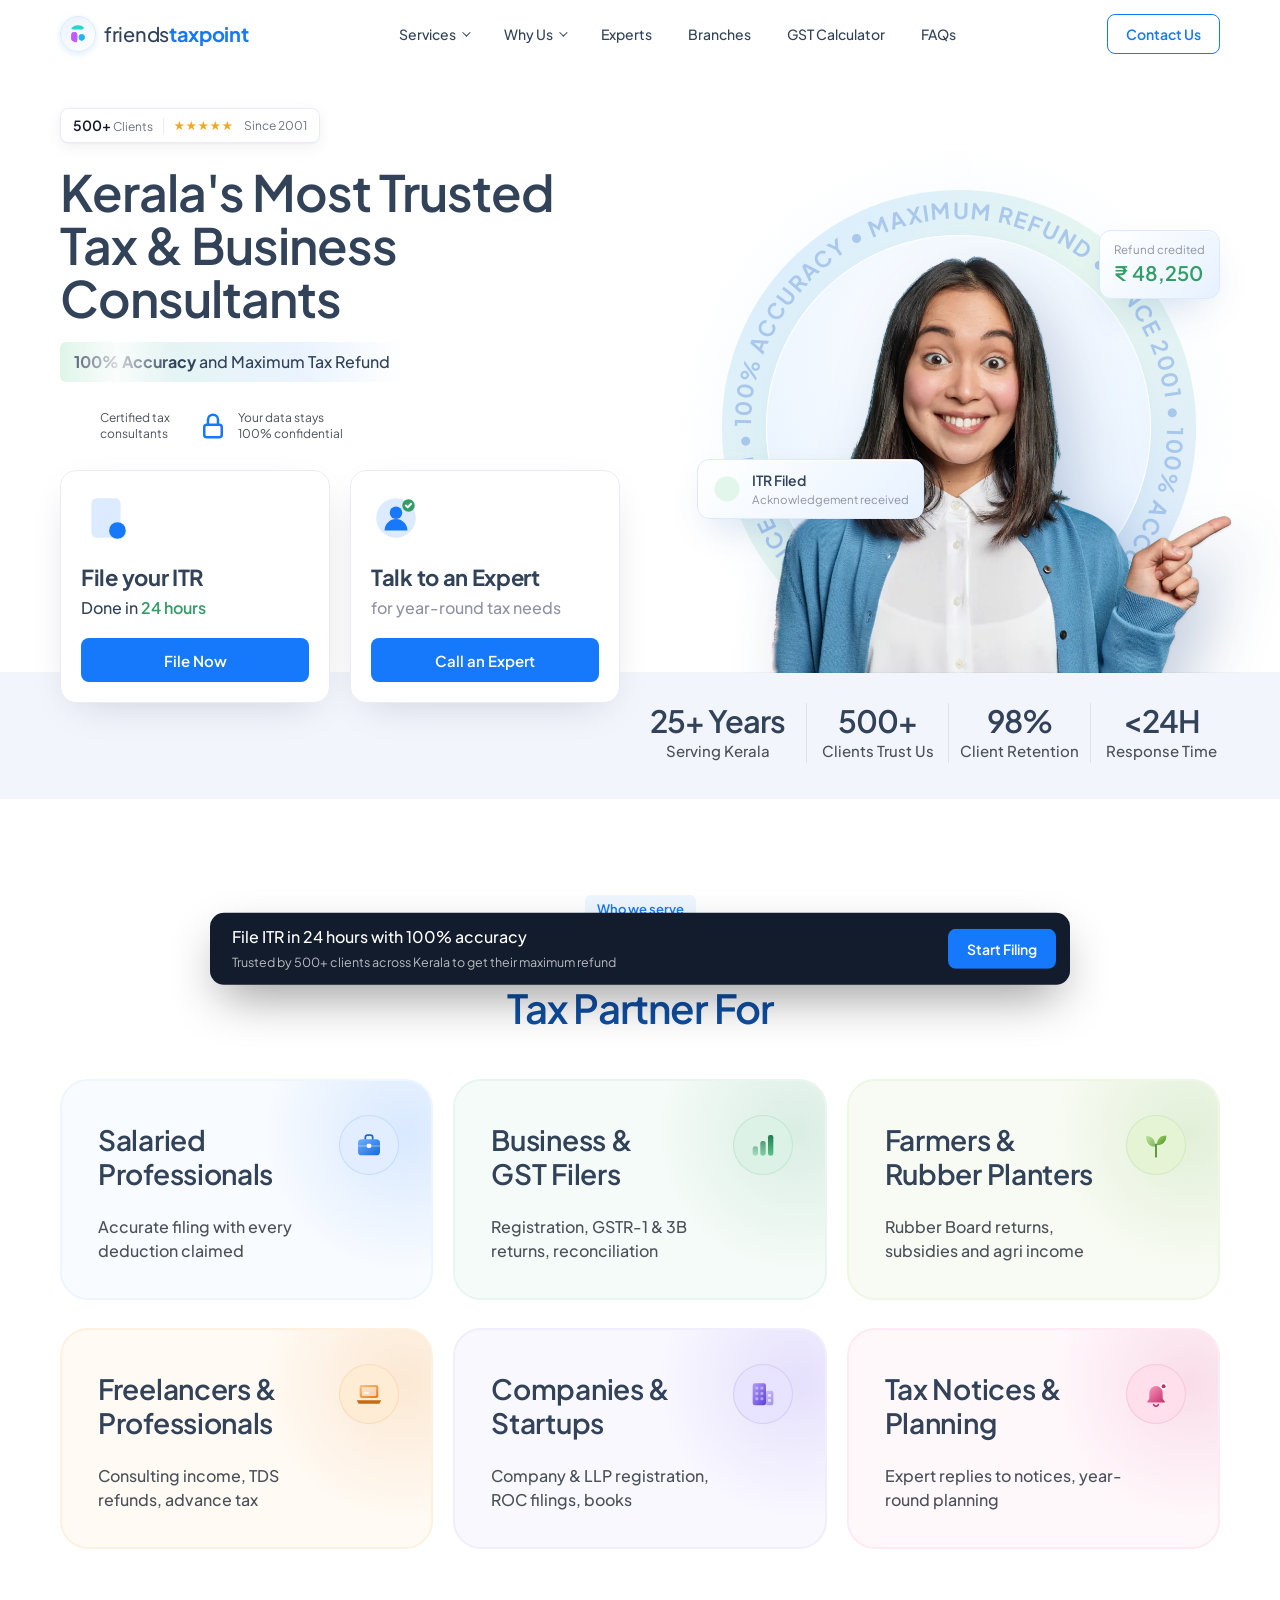
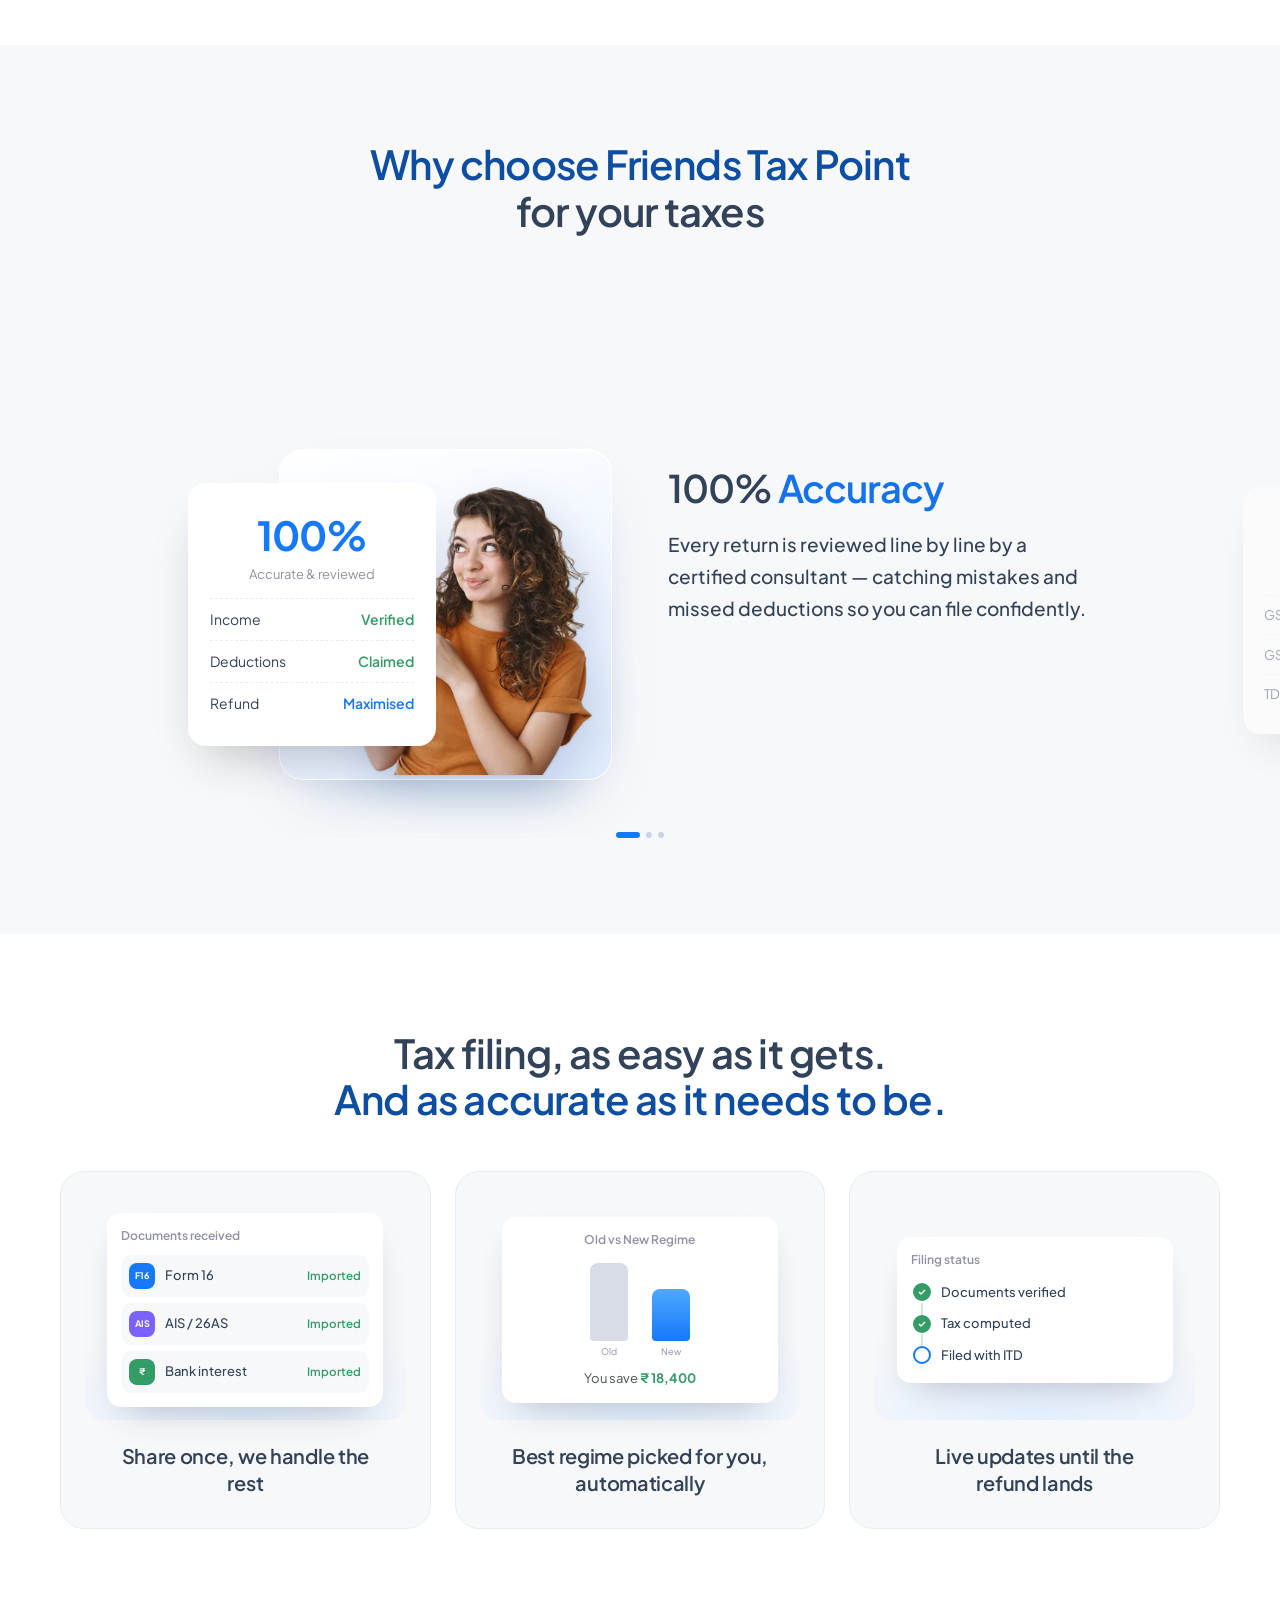
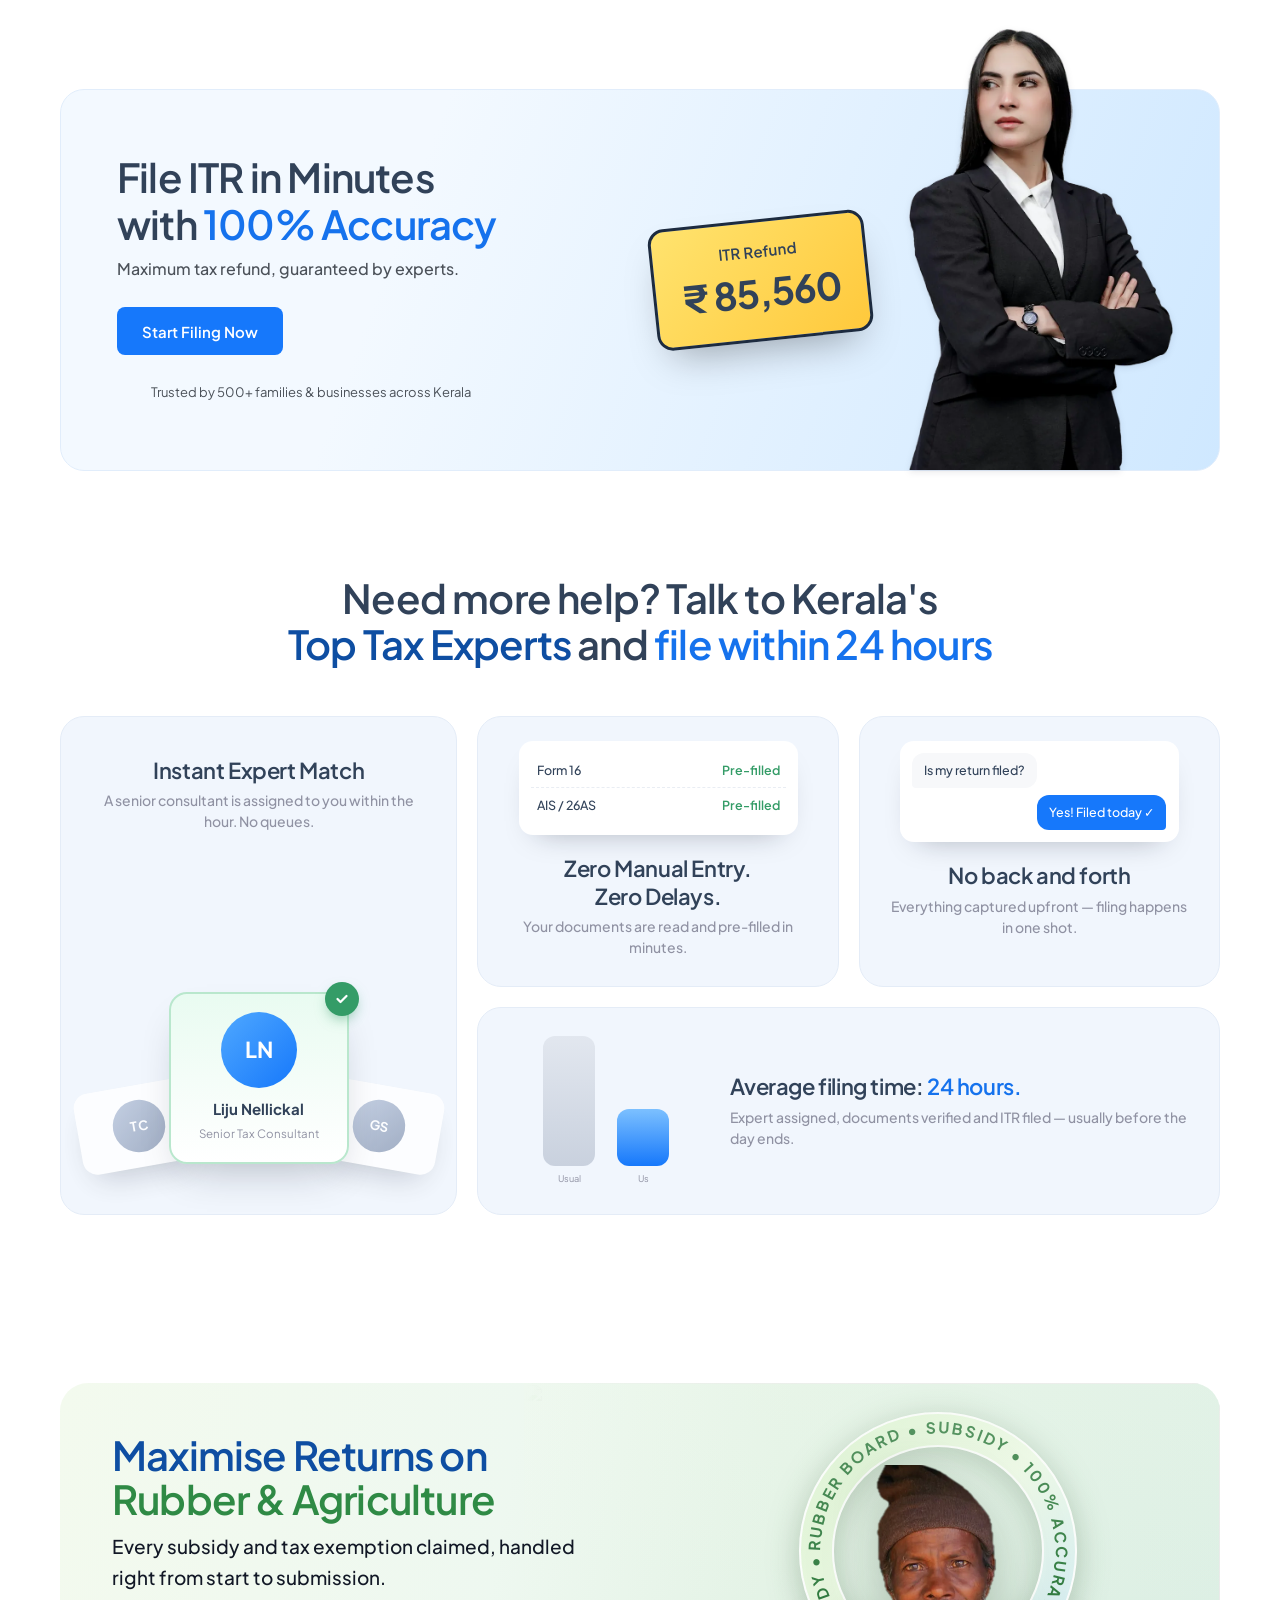
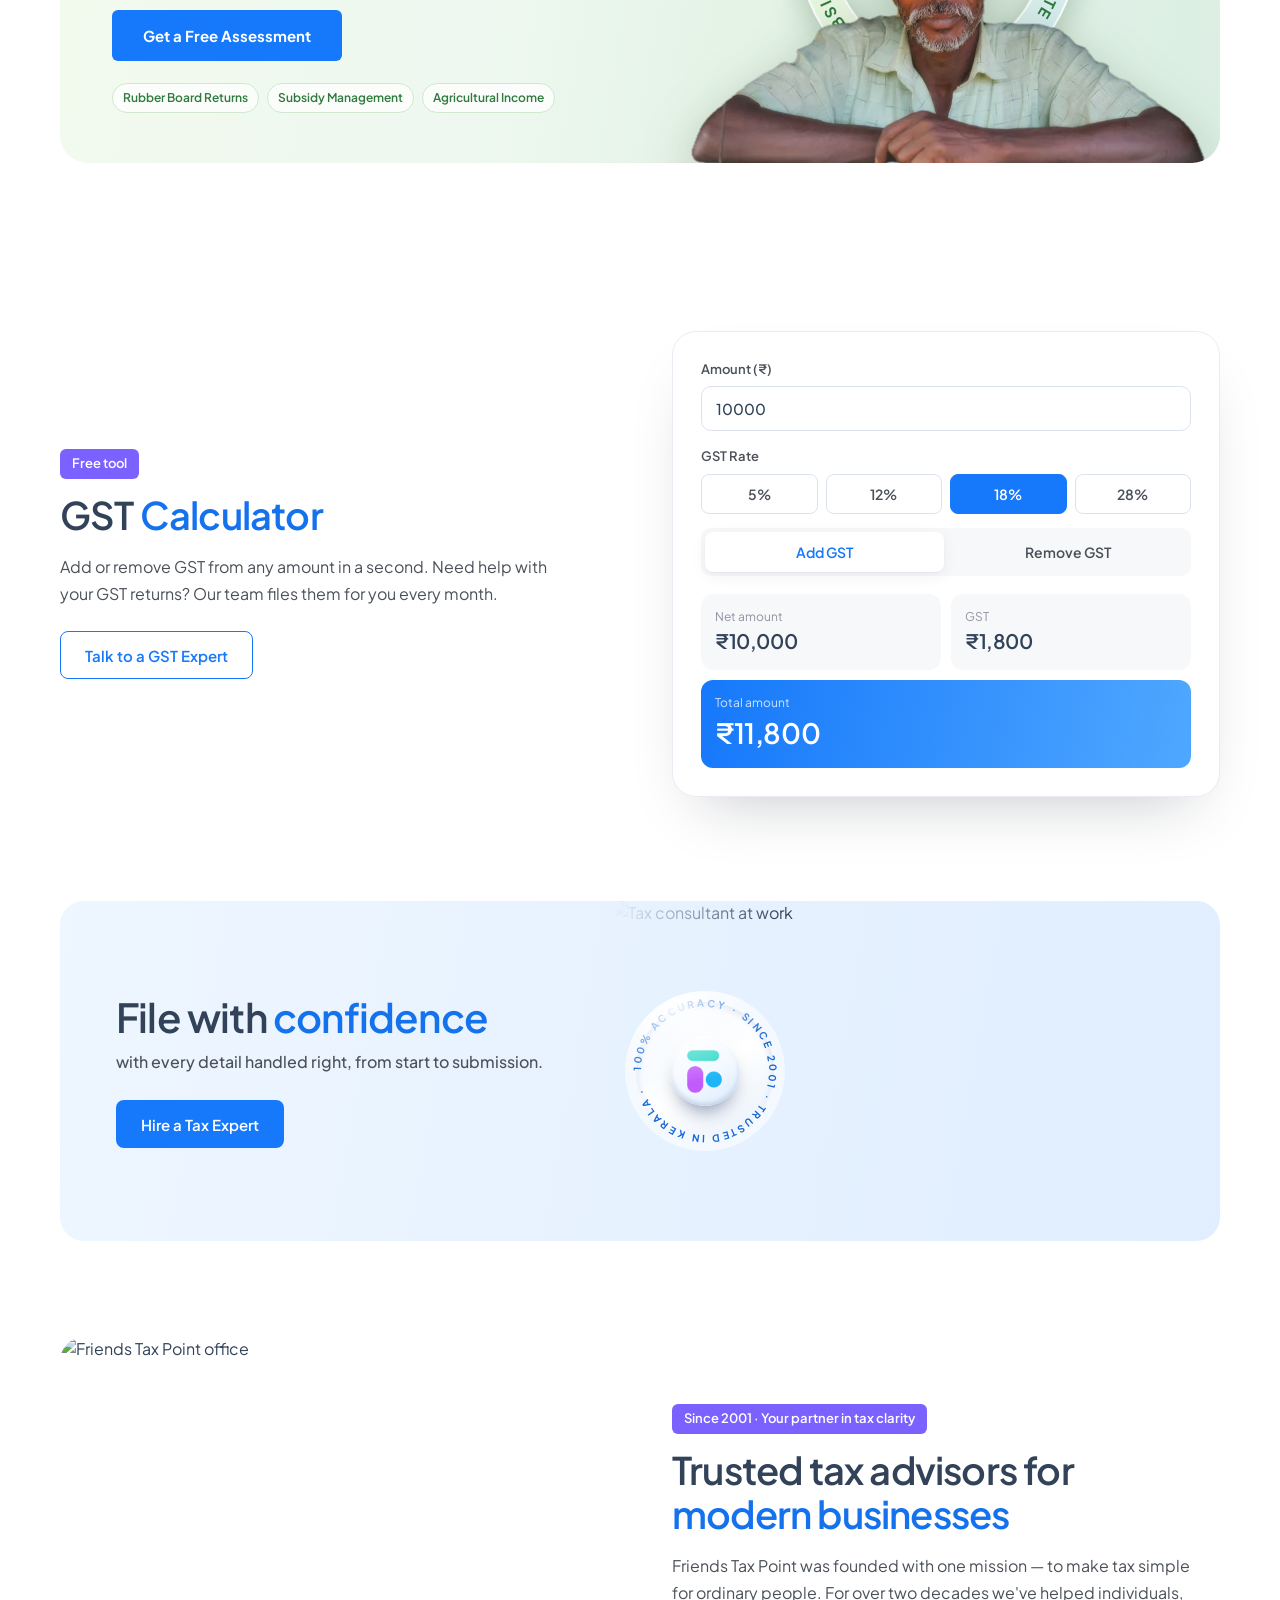
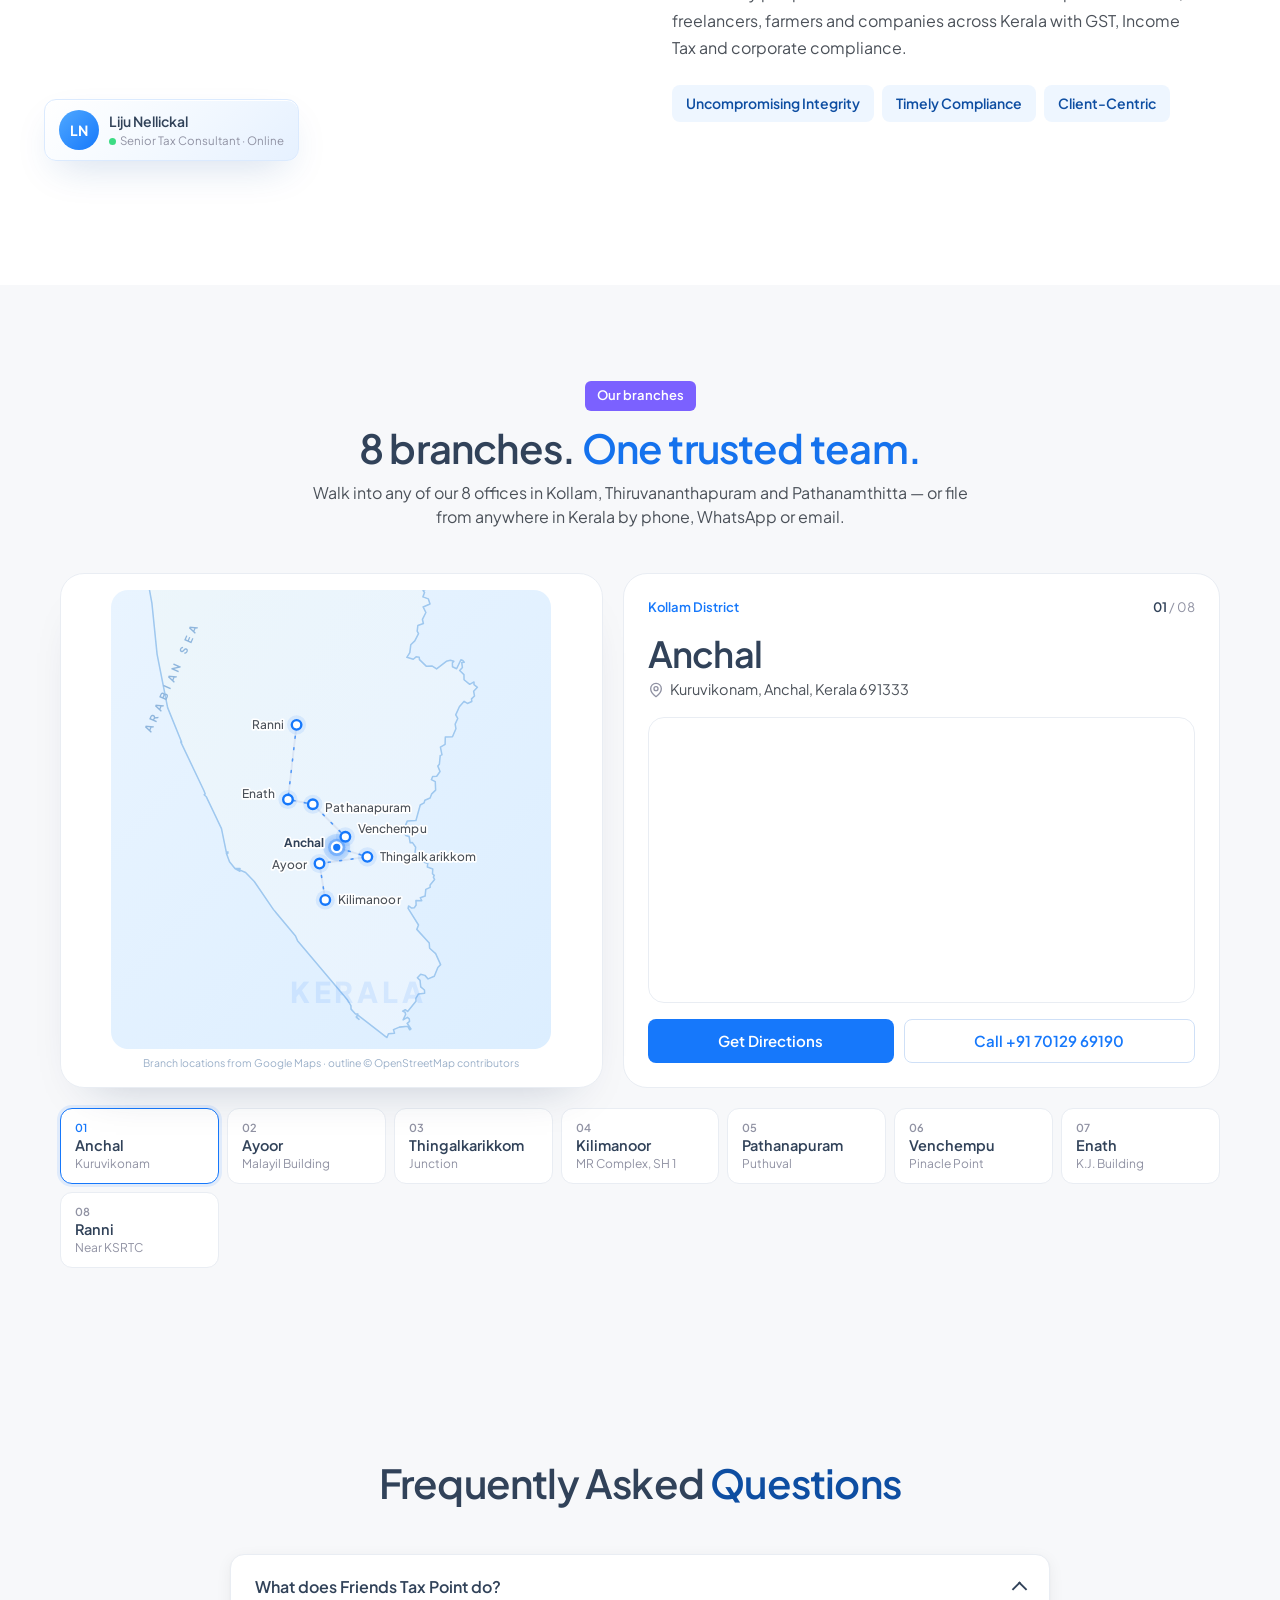
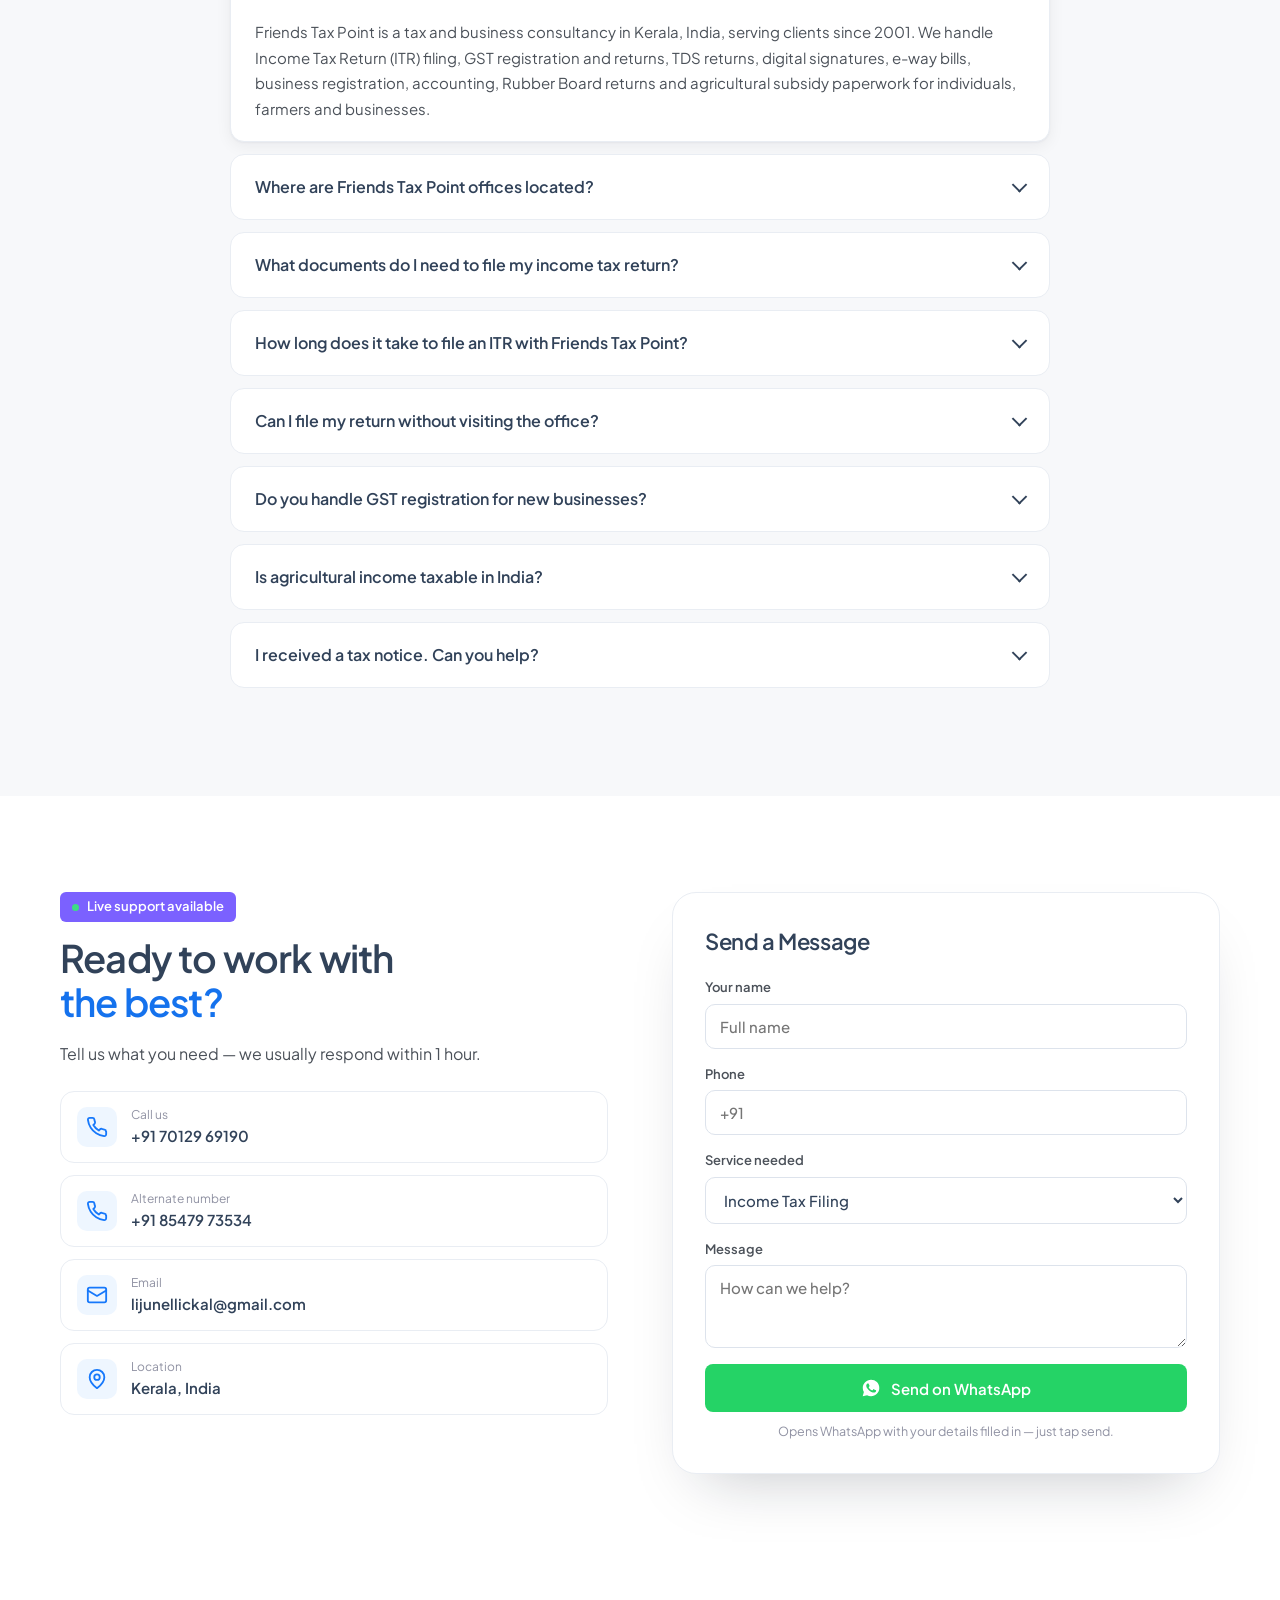
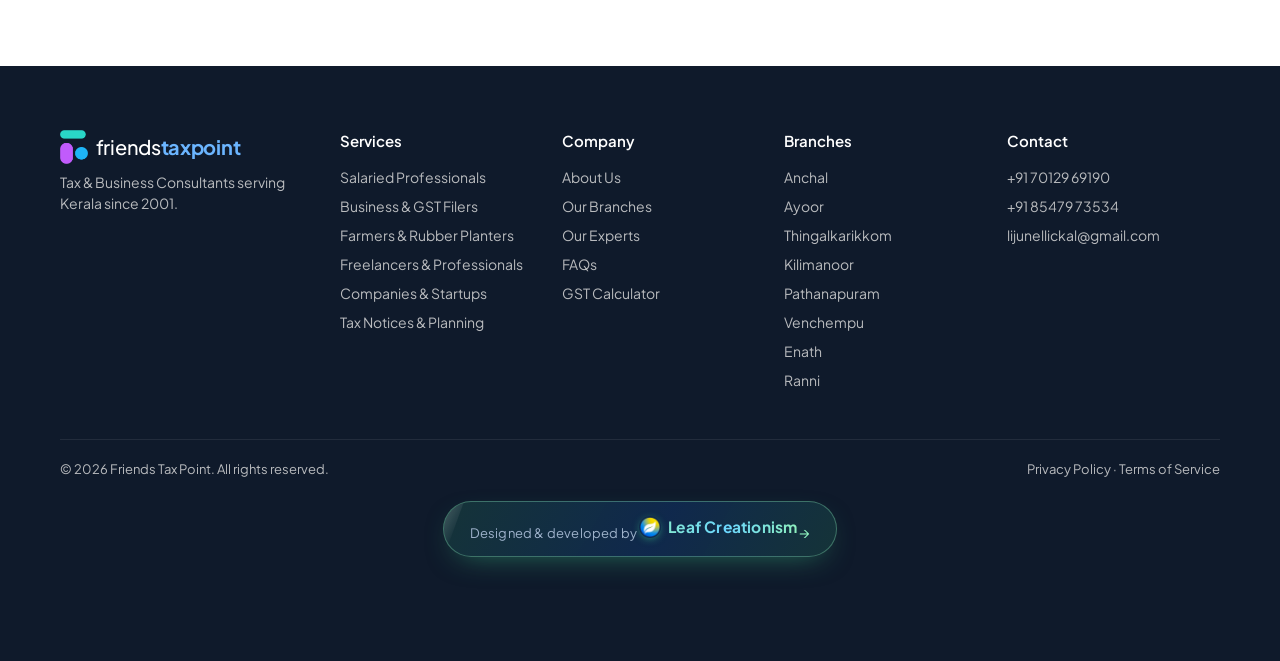
==== index.html @ 63d99de5 "Bump asset version Co-Authored-By: Claude Opus 5 <noreply@anthropic.com>" ====
<!doctype html>
<html lang="en-IN">
<head>
  <meta charset="utf-8" />
  <meta name="viewport" content="width=device-width, initial-scale=1" />
  <title>Tax Consultants in Kerala | ITR &amp; GST Filing Across Kerala</title>
  <meta name="description" content="Tax consultants serving all Kerala since 2001. ITR filing, GST, TDS, DSC &amp; Rubber Board returns. 8 branches, plus online filing anywhere in Kerala." />
  <link rel="canonical" href="https://friendstaxpoint.com/" />
  <meta name="robots" content="index, follow, max-image-preview:large, max-snippet:-1, max-video-preview:-1" />
  <meta name="author" content="Friends Tax Point" />
  <meta name="theme-color" content="#1678fb" />
  <meta name="format-detection" content="telephone=yes" />

  <!-- Local / geo -->
  <meta name="geo.region" content="IN-KL" />
  <meta name="geo.placename" content="Kerala, India" />
  <meta name="geo.position" content="10.1632;76.6413" />
  <meta name="ICBM" content="10.1632, 76.6413" />

  <!-- Open Graph / social -->
  <meta property="og:type" content="website" />
  <meta property="og:site_name" content="Friends Tax Point" />
  <meta property="og:locale" content="en_IN" />
  <meta property="og:url" content="https://friendstaxpoint.com/" />
  <meta property="og:title" content="Friends Tax Point – Kerala's Trusted Tax &amp; Business Consultants" />
  <meta property="og:description" content="ITR, GST, TDS, DSC and Rubber Board returns done right. 8 branches across Kerala, serving clients since 2001." />
  <meta property="og:image" content="https://friendstaxpoint.com/images/og-image.jpg" />
  <meta property="og:image:width" content="1200" />
  <meta property="og:image:height" content="630" />
  <meta property="og:image:alt" content="Friends Tax Point – Kerala's most trusted tax and business consultants" />
  <meta name="twitter:card" content="summary_large_image" />
  <meta name="twitter:title" content="Friends Tax Point – Kerala's Trusted Tax &amp; Business Consultants" />
  <meta name="twitter:description" content="ITR, GST, TDS, DSC and Rubber Board returns done right. 8 branches across Kerala since 2001." />
  <meta name="twitter:image" content="https://friendstaxpoint.com/images/og-image.jpg" />

  <!-- Icons -->
  <link rel="icon" type="image/png" sizes="32x32" href="favicon-32.png" />
  <link rel="apple-touch-icon" href="apple-touch-icon.png" />
  <link rel="manifest" href="site.webmanifest" />

  <!-- Performance -->
  <link rel="preconnect" href="https://fonts.googleapis.com" />
  <link rel="preconnect" href="https://fonts.gstatic.com" crossorigin />
  <link rel="preconnect" href="https://images.unsplash.com" />
  <link rel="preload" as="image" href="images/hero-person.webp" type="image/webp" fetchpriority="high" />
  <link href="https://fonts.googleapis.com/css2?family=Plus+Jakarta+Sans:wght@400;500;600;700&display=swap" rel="stylesheet" />
  <link rel="stylesheet" href="styles.css?v=1993530" />
  <link rel="alternate" type="text/plain" href="llms.txt" title="LLM-readable summary" />

  <!-- Structured data (SEO / AEO / GEO) -->
  <script type="application/ld+json">
  {
    "@context": "https://schema.org",
    "@graph": [
      {
        "@type": [
          "AccountingService",
          "LocalBusiness"
        ],
        "@id": "https://friendstaxpoint.com/#business",
        "name": "Friends Tax Point",
        "alternateName": "FriendsTaxPoint",
        "description": "Tax and business consultancy serving all 14 districts of Kerala, India since 2001. ITR filing, GST, TDS, DSC, e-way bill, business registration, accounting, Rubber Board returns and agricultural subsidy management. 8 branch offices, plus remote filing anywhere in Kerala.",
        "url": "https://friendstaxpoint.com/",
        "logo": "https://friendstaxpoint.com/images/logo.png",
        "image": "https://friendstaxpoint.com/images/og-image.jpg",
        "foundingDate": "2001",
        "telephone": "+91-7012969190",
        "email": "lijunellickal@gmail.com",
        "priceRange": "₹₹",
        "address": {
          "@type": "PostalAddress",
          "streetAddress": "Kuruvikonam",
          "addressLocality": "Anchal",
          "addressRegion": "Kerala",
          "addressCountry": "IN"
        },
        "areaServed": [
          {
            "@type": "State",
            "name": "Kerala"
          },
          {
            "@type": "AdministrativeArea",
            "name": "Thiruvananthapuram district"
          },
          {
            "@type": "AdministrativeArea",
            "name": "Kollam district"
          },
          {
            "@type": "AdministrativeArea",
            "name": "Pathanamthitta district"
          },
          {
            "@type": "AdministrativeArea",
            "name": "Alappuzha district"
          },
          {
            "@type": "AdministrativeArea",
            "name": "Kottayam district"
          },
          {
            "@type": "AdministrativeArea",
            "name": "Idukki district"
          },
          {
            "@type": "AdministrativeArea",
            "name": "Ernakulam district"
          },
          {
            "@type": "AdministrativeArea",
            "name": "Thrissur district"
          },
          {
            "@type": "AdministrativeArea",
            "name": "Palakkad district"
          },
          {
            "@type": "AdministrativeArea",
            "name": "Malappuram district"
          },
          {
            "@type": "AdministrativeArea",
            "name": "Kozhikode district"
          },
          {
            "@type": "AdministrativeArea",
            "name": "Wayanad district"
          },
          {
            "@type": "AdministrativeArea",
            "name": "Kannur district"
          },
          {
            "@type": "AdministrativeArea",
            "name": "Kasaragod district"
          }
        ],
        "contactPoint": [
          {
            "@type": "ContactPoint",
            "telephone": "+91-7012969190",
            "contactType": "customer service",
            "areaServed": "IN",
            "availableLanguage": [
              "English",
              "Malayalam"
            ]
          },
          {
            "@type": "ContactPoint",
            "telephone": "+91-8547973534",
            "contactType": "customer service",
            "areaServed": "IN",
            "availableLanguage": [
              "English",
              "Malayalam"
            ]
          }
        ],
        "employee": {
          "@type": "Person",
          "name": "Liju Nellickal",
          "jobTitle": "Senior Tax Consultant"
        },
        "knowsAbout": [
          "Income Tax",
          "GST",
          "TDS",
          "Digital Signature Certificate",
          "E-Way Bill",
          "Rubber Board returns",
          "Agricultural income tax",
          "Tax notices"
        ],
        "hasOfferCatalog": {
          "@type": "OfferCatalog",
          "name": "Tax and business services",
          "itemListElement": [
            {
              "@type": "Offer",
              "itemOffered": {
                "@type": "Service",
                "name": "Income Tax Return (ITR) Filing",
                "areaServed": "Kerala"
              }
            },
            {
              "@type": "Offer",
              "itemOffered": {
                "@type": "Service",
                "name": "PAN Card Services",
                "areaServed": "Kerala"
              }
            },
            {
              "@type": "Offer",
              "itemOffered": {
                "@type": "Service",
                "name": "GST Registration",
                "areaServed": "Kerala"
              }
            },
            {
              "@type": "Offer",
              "itemOffered": {
                "@type": "Service",
                "name": "GST Returns Filing (GSTR-1, GSTR-3B, Annual Return)",
                "areaServed": "Kerala"
              }
            },
            {
              "@type": "Offer",
              "itemOffered": {
                "@type": "Service",
                "name": "TDS / TCS Returns",
                "areaServed": "Kerala"
              }
            },
            {
              "@type": "Offer",
              "itemOffered": {
                "@type": "Service",
                "name": "Digital Signature Certificate (Class 3 DSC)",
                "areaServed": "Kerala"
              }
            },
            {
              "@type": "Offer",
              "itemOffered": {
                "@type": "Service",
                "name": "E-Way Bill and E-Invoicing",
                "areaServed": "Kerala"
              }
            },
            {
              "@type": "Offer",
              "itemOffered": {
                "@type": "Service",
                "name": "Business Registration (Proprietorship, Partnership, LLP, Company)",
                "areaServed": "Kerala"
              }
            },
            {
              "@type": "Offer",
              "itemOffered": {
                "@type": "Service",
                "name": "Partnership Deeds",
                "areaServed": "Kerala"
              }
            },
            {
              "@type": "Offer",
              "itemOffered": {
                "@type": "Service",
                "name": "License Registration",
                "areaServed": "Kerala"
              }
            },
            {
              "@type": "Offer",
              "itemOffered": {
                "@type": "Service",
                "name": "Project Reports",
                "areaServed": "Kerala"
              }
            },
            {
              "@type": "Offer",
              "itemOffered": {
                "@type": "Service",
                "name": "Accounting and Bookkeeping",
                "areaServed": "Kerala"
              }
            },
            {
              "@type": "Offer",
              "itemOffered": {
                "@type": "Service",
                "name": "Tax Planning",
                "areaServed": "Kerala"
              }
            },
            {
              "@type": "Offer",
              "itemOffered": {
                "@type": "Service",
                "name": "Income Tax and GST Notice Handling",
                "areaServed": "Kerala"
              }
            },
            {
              "@type": "Offer",
              "itemOffered": {
                "@type": "Service",
                "name": "Rubber Board Returns",
                "areaServed": "Kerala"
              }
            },
            {
              "@type": "Offer",
              "itemOffered": {
                "@type": "Service",
                "name": "Agricultural Subsidy Management",
                "areaServed": "Kerala"
              }
            },
            {
              "@type": "Offer",
              "itemOffered": {
                "@type": "Service",
                "name": "Vehicle and Health Insurance",
                "areaServed": "Kerala"
              }
            }
          ]
        },
        "department": [
          {
            "@type": [
              "AccountingService",
              "LocalBusiness"
            ],
            "@id": "https://friendstaxpoint.com/#branch-anchal",
            "name": "Friends Tax Point – Anchal",
            "telephone": "+91-7012969190",
            "parentOrganization": {
              "@id": "https://friendstaxpoint.com/#business"
            },
            "address": {
              "@type": "PostalAddress",
              "streetAddress": "Kuruvikonam",
              "addressLocality": "Anchal",
              "addressRegion": "Kerala",
              "addressCountry": "IN"
            },
            "geo": {
              "@type": "GeoCoordinates",
              "latitude": 8.9528864,
              "longitude": 76.9223418
            },
            "hasMap": "https://www.google.com/maps/search/?api=1&query=8.9528864,76.9223418"
          },
          {
            "@type": [
              "AccountingService",
              "LocalBusiness"
            ],
            "@id": "https://friendstaxpoint.com/#branch-ayoor",
            "name": "Friends Tax Point – Ayoor",
            "telephone": "+91-7012969190",
            "parentOrganization": {
              "@id": "https://friendstaxpoint.com/#business"
            },
            "address": {
              "@type": "PostalAddress",
              "streetAddress": "Malayil Building",
              "addressLocality": "Ayoor",
              "addressRegion": "Kerala",
              "addressCountry": "IN"
            },
            "geo": {
              "@type": "GeoCoordinates",
              "latitude": 8.8967932,
              "longitude": 76.8596477
            },
            "hasMap": "https://www.google.com/maps/search/?api=1&query=8.8967932,76.8596477"
          },
          {
            "@type": [
              "AccountingService",
              "LocalBusiness"
            ],
            "@id": "https://friendstaxpoint.com/#branch-thingalkarikkom",
            "name": "Friends Tax Point – Thingalkarikkom",
            "telephone": "+91-7012969190",
            "parentOrganization": {
              "@id": "https://friendstaxpoint.com/#business"
            },
            "address": {
              "@type": "PostalAddress",
              "streetAddress": "Junction",
              "addressLocality": "Thingalkarikkom",
              "addressRegion": "Kerala",
              "addressCountry": "IN"
            },
            "geo": {
              "@type": "GeoCoordinates",
              "latitude": 8.9208573,
              "longitude": 77.0281192
            },
            "hasMap": "https://www.google.com/maps/search/?api=1&query=8.9208573,77.0281192"
          },
          {
            "@type": [
              "AccountingService",
              "LocalBusiness"
            ],
            "@id": "https://friendstaxpoint.com/#branch-kilimanoor",
            "name": "Friends Tax Point – Kilimanoor",
            "telephone": "+91-7012969190",
            "parentOrganization": {
              "@id": "https://friendstaxpoint.com/#business"
            },
            "address": {
              "@type": "PostalAddress",
              "streetAddress": "MR Complex, SH 1",
              "addressLocality": "Kilimanoor",
              "addressRegion": "Kerala",
              "addressCountry": "IN"
            },
            "geo": {
              "@type": "GeoCoordinates",
              "latitude": 8.7703083,
              "longitude": 76.880475
            },
            "hasMap": "https://www.google.com/maps/search/?api=1&query=8.7703083,76.880475"
          },
          {
            "@type": [
              "AccountingService",
              "LocalBusiness"
            ],
            "@id": "https://friendstaxpoint.com/#branch-pathanapuram",
            "name": "Friends Tax Point – Pathanapuram",
            "telephone": "+91-7012969190",
            "parentOrganization": {
              "@id": "https://friendstaxpoint.com/#business"
            },
            "address": {
              "@type": "PostalAddress",
              "streetAddress": "Puthuval",
              "addressLocality": "Pathanapuram",
              "addressRegion": "Kerala",
              "addressCountry": "IN"
            },
            "geo": {
              "@type": "GeoCoordinates",
              "latitude": 9.1025373,
              "longitude": 76.8369623
            },
            "hasMap": "https://www.google.com/maps/search/?api=1&query=9.1025373,76.8369623"
          },
          {
            "@type": [
              "AccountingService",
              "LocalBusiness"
            ],
            "@id": "https://friendstaxpoint.com/#branch-venchempu",
            "name": "Friends Tax Point – Venchempu",
            "telephone": "+91-7012969190",
            "parentOrganization": {
              "@id": "https://friendstaxpoint.com/#business"
            },
            "address": {
              "@type": "PostalAddress",
              "streetAddress": "Pinacle Point",
              "addressLocality": "Venchempu",
              "addressRegion": "Kerala",
              "addressCountry": "IN"
            },
            "geo": {
              "@type": "GeoCoordinates",
              "latitude": 8.99,
              "longitude": 76.95
            },
            "hasMap": "https://www.google.com/maps/search/?api=1&query=8.99,76.95"
          },
          {
            "@type": [
              "AccountingService",
              "LocalBusiness"
            ],
            "@id": "https://friendstaxpoint.com/#branch-enath",
            "name": "Friends Tax Point – Enath",
            "telephone": "+91-7012969190",
            "parentOrganization": {
              "@id": "https://friendstaxpoint.com/#business"
            },
            "address": {
              "@type": "PostalAddress",
              "streetAddress": "K.J. Building",
              "addressLocality": "Enath",
              "addressRegion": "Kerala",
              "addressCountry": "IN"
            },
            "geo": {
              "@type": "GeoCoordinates",
              "latitude": 9.12,
              "longitude": 76.75
            },
            "hasMap": "https://www.google.com/maps/search/?api=1&query=9.12,76.75"
          },
          {
            "@type": [
              "AccountingService",
              "LocalBusiness"
            ],
            "@id": "https://friendstaxpoint.com/#branch-ranni",
            "name": "Friends Tax Point – Ranni",
            "telephone": "+91-7012969190",
            "parentOrganization": {
              "@id": "https://friendstaxpoint.com/#business"
            },
            "address": {
              "@type": "PostalAddress",
              "streetAddress": "Near KSRTC",
              "addressLocality": "Ranni",
              "addressRegion": "Kerala",
              "addressCountry": "IN"
            },
            "geo": {
              "@type": "GeoCoordinates",
              "latitude": 9.38,
              "longitude": 76.78
            },
            "hasMap": "https://www.google.com/maps/search/?api=1&query=9.38,76.78"
          }
        ],
        "serviceArea": {
          "@type": "GeoCircle",
          "geoMidpoint": {
            "@type": "GeoCoordinates",
            "latitude": 10.1632,
            "longitude": 76.6413
          },
          "geoRadius": "300000",
          "description": "All districts of Kerala, India"
        }
      },
      {
        "@type": "WebSite",
        "@id": "https://friendstaxpoint.com/#website",
        "url": "https://friendstaxpoint.com/",
        "name": "Friends Tax Point",
        "inLanguage": "en-IN",
        "publisher": {
          "@id": "https://friendstaxpoint.com/#business"
        }
      },
      {
        "@type": "WebPage",
        "@id": "https://friendstaxpoint.com/#webpage",
        "url": "https://friendstaxpoint.com/",
        "name": "Friends Tax Point | Tax Consultants in Kerala",
        "isPartOf": {
          "@id": "https://friendstaxpoint.com/#website"
        },
        "about": {
          "@id": "https://friendstaxpoint.com/#business"
        },
        "inLanguage": "en-IN",
        "primaryImageOfPage": "https://friendstaxpoint.com/images/og-image.jpg",
        "speakable": {
          "@type": "SpeakableSpecification",
          "cssSelector": [
            "h1",
            ".hero__tag",
            "#faq summary",
            "#faq details p"
          ]
        }
      },
      {
        "@type": "FAQPage",
        "@id": "https://friendstaxpoint.com/#faq",
        "mainEntity": [
          {
            "@type": "Question",
            "name": "What does Friends Tax Point do?",
            "acceptedAnswer": {
              "@type": "Answer",
              "text": "Friends Tax Point is a tax and business consultancy in Kerala, India, serving clients since 2001. We handle Income Tax Return (ITR) filing, GST registration and returns, TDS returns, digital signatures, e-way bills, business registration, accounting, Rubber Board returns and agricultural subsidy paperwork for individuals, farmers and businesses."
            }
          },
          {
            "@type": "Question",
            "name": "Where are Friends Tax Point offices located?",
            "acceptedAnswer": {
              "@type": "Answer",
              "text": "Friends Tax Point has 8 branches in Kerala: Anchal (Kuruvikonam), Ayoor (Malayil Building), Thingalkarikkom (Junction), Kilimanoor (MR Complex, SH 1), Pathanapuram (Puthuval), Venchempu (Pinacle Point), Enath (K.J. Building) and Ranni (near KSRTC bus stand), across Kollam, Thiruvananthapuram and Pathanamthitta districts."
            }
          },
          {
            "@type": "Question",
            "name": "What documents do I need to file my income tax return?",
            "acceptedAnswer": {
              "@type": "Answer",
              "text": "You usually need your PAN, Aadhaar, Form 16 (if salaried), bank statements, interest certificates and proof of investments or deductions. We'll send you a simple checklist for your situation."
            }
          },
          {
            "@type": "Question",
            "name": "How long does it take to file an ITR with Friends Tax Point?",
            "acceptedAnswer": {
              "@type": "Answer",
              "text": "Most income tax returns are filed within 24 hours of receiving complete documents. Our average response time to new enquiries is under 24 hours."
            }
          },
          {
            "@type": "Question",
            "name": "Can I file my return without visiting the office?",
            "acceptedAnswer": {
              "@type": "Answer",
              "text": "Yes. You can share documents by phone or email and we handle the full filing. You're also welcome to visit any of our 8 branches in Kerala."
            }
          },
          {
            "@type": "Question",
            "name": "Do you handle GST registration for new businesses?",
            "acceptedAnswer": {
              "@type": "Answer",
              "text": "Yes. We handle new GST registration, monthly and quarterly returns (GSTR-1 and GSTR-3B), annual returns and reconciliation."
            }
          },
          {
            "@type": "Question",
            "name": "Is agricultural income taxable in India?",
            "acceptedAnswer": {
              "@type": "Answer",
              "text": "Agricultural income is generally exempt from income tax in India, but it must still be reported correctly in your return. We help rubber planters and farmers report it properly and claim eligible subsidies."
            }
          },
          {
            "@type": "Question",
            "name": "I received a tax notice. Can you help?",
            "acceptedAnswer": {
              "@type": "Answer",
              "text": "Yes. Share the Income Tax or GST notice with us and our consultants will review it and prepare the right response for you."
            }
          }
        ]
      }
    ]
  }
  </script>
</head>
<body>

<!-- ================= HEADER ================= -->
<header class="header" id="top">
  <div class="container header__inner">
    <a href="#top" class="logo">
      <img src="images/logo.png" alt="Friends Tax Point" />
      <span>friends<b>taxpoint</b></span>
    </a>
    <nav class="nav" id="nav">
      <a href="#for">Services <i class="chev"></i></a>
      <a href="#why">Why Us <i class="chev"></i></a>
      <a href="#experts">Experts</a>
      <a href="#branches">Branches</a>
      <a href="#calculator">GST Calculator</a>
      <a href="#faq">FAQs</a>
    </nav>
    <div class="header__cta">
      <a href="#contact" class="btn btn--outline btn--sm shine">Contact Us</a>
      <a href="tel:+917012969190" class="hcall" aria-label="Call Friends Tax Point"><svg viewBox="0 0 24 24"><path d="M22 16.9v3a2 2 0 0 1-2.2 2 19.8 19.8 0 0 1-8.6-3.1 19.5 19.5 0 0 1-6-6A19.8 19.8 0 0 1 2.1 4.2 2 2 0 0 1 4.1 2h3a2 2 0 0 1 2 1.7c.1.9.4 1.8.7 2.7a2 2 0 0 1-.5 2.1L8 9.8a16 16 0 0 0 6 6l1.3-1.3a2 2 0 0 1 2.1-.4c.9.3 1.8.6 2.7.7a2 2 0 0 1 1.7 2z"/></svg></a>
      <button class="burger" id="burger" aria-label="Menu" aria-expanded="false"><span></span><span></span><span></span></button>
    </div>
  </div>
</header>

<main>

<!-- ================= HERO ================= -->
<section class="hero">
  <div class="container hero__grid">
    <div class="hero__left">
      <div class="rating anim" style="--d:0s">
        <span><b>500+</b> Clients</span>
        <i class="sep"></i>
        <span class="stars">★★★★★</span>
        <span>Since 2001</span>
      </div>

      <h1 class="anim" style="--d:.1s">Kerala's Most Trusted<br />Tax &amp; Business Consultants</h1>

      <div class="tag anim" style="--d:.2s">
        <b>100% Accuracy</b>&nbsp;and Maximum Tax Refund
        <span class="tag__shine"></span>
      </div>

      <div class="trust anim" style="--d:.3s">
        <span class="trust__item">
          <svg viewBox="0 0 24 24" class="ai ai-shield"><path class="ln" d="M12 22s8-4 8-10V5l-8-3-8 3v7c0 6 8 10 8 10z"/><path class="ck" d="m9 12 2 2 4-4"/></svg>
          Certified tax<br />consultants
        </span>
        <span class="trust__item">
          <svg viewBox="0 0 24 24" class="ai ai-lock"><rect x="5" y="11" width="14" height="10" rx="2"/><path class="shackle" d="M8 11V7a4 4 0 0 1 8 0v4"/></svg>
          Your data stays<br />100% confidential
        </span>
      </div>

      <div class="hero__cards">
        <article class="hcard anim" style="--d:.4s">
          <div class="hcard__icon">
            <svg viewBox="0 0 48 48" class="ai ai-doc">
              <rect x="10" y="5" width="28" height="38" rx="5" class="fill-sky"/>
              <path class="w w1" d="M17 17h14"/><path class="w w2" d="M17 24h14"/><path class="w w3" d="M17 31h8"/>
              <circle cx="35" cy="36" r="8" class="fill-blue"/><path class="ck2" d="m31.5 36 2.5 2.5 4.5-5"/>
            </svg>
          </div>
          <h3>File your ITR</h3>
          <p>Done in <span class="green">24 hours</span></p>
          <a href="#contact" class="btn btn--primary btn--block">File Now</a>
        </article>
        <article class="hcard anim" style="--d:.5s">
          <div class="hcard__icon">
            <svg viewBox="0 0 48 48" class="ai ai-expert">
              <circle cx="24" cy="24" r="19" class="fill-sky"/>
              <g class="bob"><circle cx="24" cy="19" r="6" class="fill-blue"/><path d="M13 36a11 11 0 0 1 22 0" class="fill-blue" /></g>
              <g class="badge"><circle cx="36" cy="12" r="6" fill="#349c67" stroke="none"/><path d="m33.5 12 1.8 1.8 3.2-3.4" stroke="#fff"/></g>
            </svg>
          </div>
          <h3>Talk to an Expert</h3>
          <p class="muted">for year-round tax needs</p>
          <a href="tel:+917012969190" class="btn btn--primary btn--block">Call an Expert</a>
        </article>
      </div>
    </div>

    <div class="hero__right anim" style="--d:.2s">
      <div class="orbit">
        <div class="orbit__glow"></div>
        <svg class="orbit__text" viewBox="0 0 500 500" aria-hidden="true">
          <defs>
            <linearGradient id="ringGrad" x1="0" y1="0" x2="1" y2="1">
              <stop offset="0" stop-color="#d9ecff"/><stop offset=".5" stop-color="#e7f7ee"/><stop offset="1" stop-color="#dbe9ff"/>
            </linearGradient>
            <linearGradient id="txtGrad" x1="0" y1="0" x2="1" y2="1">
              <stop offset="0" stop-color="#8ab8f0"/><stop offset=".5" stop-color="#9fd3b6"/><stop offset="1" stop-color="#8ab8f0"/>
            </linearGradient>
            <path id="orbitPath" d="M250,250 m-206,0 a206,206 0 1,1 412,0 a206,206 0 1,1 -412,0"/>
          </defs>
          <circle cx="250" cy="250" r="206" fill="none" stroke="url(#ringGrad)" stroke-width="44"/>
          <text><textPath href="#orbitPath" textLength="1290" lengthAdjust="spacing">100% ACCURACY • MAXIMUM REFUND • SINCE 2001 • 100% ACCURACY • MAXIMUM REFUND • SINCE 2001 •</textPath></text>
        </svg>
        <div class="orbit__core"></div>
      </div>
      <picture><source srcset="images/hero-person.webp" type="image/webp" /><img class="hero__person" src="images/hero-person.png" alt="Happy Friends Tax Point client" width="900" height="1095" decoding="async" fetchpriority="high" /></picture>
      <div class="chip chip--a">
        <svg viewBox="0 0 24 24" class="ai ai-check"><circle cx="12" cy="12" r="10" fill="#e3f6ec" stroke="none"/><path class="ck" d="m8 12 3 3 5-6" stroke="#349c67"/></svg>
        <div><b>ITR Filed</b><small>Acknowledgement received</small></div>
      </div>
      <div class="chip chip--b">
        <small>Refund credited</small>
        <b>₹ <span data-count="48250" data-format="in">0</span></b>
      </div>
    </div>
  </div>

  <div class="hero__band">
  <div class="container">
    <div class="stats anim" style="--d:.6s">
      <div><b><span data-count="25">0</span>+ Years</b><small>Serving Kerala</small></div>
      <div><b><span data-count="500">0</span>+</b><small>Clients Trust Us</small></div>
      <div><b><span data-count="98">0</span>%</b><small>Client Retention</small></div>
      <div><b>&lt;<span data-count="24">0</span>H</b><small>Response Time</small></div>
    </div>
  </div>
</div>
</section>

<!-- ================= TRUSTED FOR ================= -->
<section class="section" id="for">
  <div class="container">
    <div class="for-head reveal"><span class="label label--soft">Who we serve</span></div>
    <h2 class="title reveal">Kerala's Most Trusted<br /><span class="navy">Tax Partner For</span></h2>
    <div class="pastel-grid">
      <a href="services/itr-filing-salaried.html" class="pcard p-blue reveal">
        <span class="pcard__icon"><svg viewBox="0 0 48 48" class="ai ai-bag"><defs><linearGradient id="gBag" x1="0" y1="0" x2="1" y2="1"><stop offset="0" stop-color="#6cb0ff"/><stop offset="1" stop-color="#1668d8"/></linearGradient></defs><path class="handle" d="M18.5 15.5v-3.2a3.2 3.2 0 0 1 3.2-3.2h4.6a3.2 3.2 0 0 1 3.2 3.2v3.2"/><rect x="7.5" y="15.5" width="33" height="24" rx="5.5" fill="url(#gBag)"/><path d="M7.5 25.5h33" stroke="#fff" stroke-opacity=".45" stroke-width="1.6"/><rect x="20.6" y="22.2" width="6.8" height="6.4" rx="2.2" fill="#fff"/></svg></span>
        <span class="pcard__body">
          <span class="pcard__title">Salaried<br />Professionals</span>
          <span class="pcard__desc">Accurate filing with every deduction claimed</span>
        </span>
        <span class="pcard__hover"><b>View details</b><i>&#8594;</i></span>
      </a>
      <a href="services/gst-registration-returns.html" class="pcard p-mint reveal">
        <span class="pcard__icon"><svg viewBox="0 0 48 48" class="ai ai-bars"><defs><linearGradient id="gBar" x1="0" y1="1" x2="0" y2="0"><stop offset="0" stop-color="#5cc48c"/><stop offset="1" stop-color="#1f7a4d"/></linearGradient></defs><rect class="b b1" x="8.5" y="26" width="8" height="14" rx="3.2" fill="url(#gBar)" fill-opacity=".45"/><rect class="b b2" x="20" y="18" width="8" height="22" rx="3.2" fill="url(#gBar)" fill-opacity=".72"/><rect class="b b3" x="31.5" y="9" width="8" height="31" rx="3.2" fill="url(#gBar)"/><path class="trend" d="M11 22.5 24 14l13-6.5" stroke="#1f7a4d" stroke-opacity=".5" stroke-width="2" stroke-linecap="round"/></svg></span>
        <span class="pcard__body">
          <span class="pcard__title">Business &amp;<br />GST Filers</span>
          <span class="pcard__desc">Registration, GSTR-1 &amp; 3B returns, reconciliation</span>
        </span>
        <span class="pcard__hover"><b>View details</b><i>&#8594;</i></span>
      </a>
      <a href="services/rubber-board-agriculture.html" class="pcard p-lime reveal">
        <span class="pcard__icon"><svg viewBox="0 0 48 48" class="ai ai-leaf"><defs><linearGradient id="gLeaf" x1="0" y1="0" x2="1" y2="1"><stop offset="0" stop-color="#9cdc63"/><stop offset="1" stop-color="#4d8b2a"/></linearGradient></defs><g class="sway"><path d="M24 41.5V23" stroke="#4d8b2a" stroke-width="2.6" stroke-linecap="round"/><path d="M22.8 26.5C13 26.5 9 19.2 9 10.4c8.3 0 13.8 4.2 13.8 16.1z" fill="url(#gLeaf)" fill-opacity=".62"/><path d="M25.2 24.5c0-9.9 5.6-14.6 14.3-14.6 0 8.8-4.6 14.6-14.3 14.6z" fill="url(#gLeaf)"/></g></svg></span>
        <span class="pcard__body">
          <span class="pcard__title">Farmers &amp;<br />Rubber Planters</span>
          <span class="pcard__desc">Rubber Board returns, subsidies and agri income</span>
        </span>
        <span class="pcard__hover"><b>View details</b><i>&#8594;</i></span>
      </a>
      <a href="services/freelancer-tax-filing.html" class="pcard p-peach reveal">
        <span class="pcard__icon"><svg viewBox="0 0 48 48" class="ai ai-laptop"><defs><linearGradient id="gLap" x1="0" y1="0" x2="1" y2="1"><stop offset="0" stop-color="#ffc083"/><stop offset="1" stop-color="#e57a12"/></linearGradient></defs><rect x="10" y="10.5" width="28" height="19.5" rx="3.4" fill="url(#gLap)"/><rect x="13.2" y="13.6" width="21.6" height="13.3" rx="1.8" fill="#fff" fill-opacity=".62"/><path class="type" d="M16.6 18.4h12.8" stroke="#fff" stroke-width="2.1" stroke-linecap="round"/><path class="cursor" d="M16.6 22.6h7" stroke="#fff" stroke-opacity=".85" stroke-width="2.1" stroke-linecap="round"/><path d="M5.5 33.5h37l-2.6 4.2a1.6 1.6 0 0 1-1.3.8H9.4a1.6 1.6 0 0 1-1.3-.8z" fill="#c56a10"/></svg></span>
        <span class="pcard__body">
          <span class="pcard__title">Freelancers &amp;<br />Professionals</span>
          <span class="pcard__desc">Consulting income, TDS refunds, advance tax</span>
        </span>
        <span class="pcard__hover"><b>View details</b><i>&#8594;</i></span>
      </a>
      <a href="services/company-llp-registration.html" class="pcard p-lav reveal">
        <span class="pcard__icon"><svg viewBox="0 0 48 48" class="ai ai-building"><defs><linearGradient id="gBld" x1="0" y1="0" x2="1" y2="1"><stop offset="0" stop-color="#b49bff"/><stop offset="1" stop-color="#5b3fd1"/></linearGradient></defs><rect x="28" y="19" width="11.5" height="22" rx="3" fill="url(#gBld)" fill-opacity=".5"/><rect x="8.5" y="8" width="20" height="33" rx="3.4" fill="url(#gBld)"/><g class="win"><rect x="12.6" y="13" width="4.4" height="4.4" rx="1.4"/><rect x="20.2" y="13" width="4.4" height="4.4" rx="1.4"/><rect x="12.6" y="21" width="4.4" height="4.4" rx="1.4"/><rect x="20.2" y="21" width="4.4" height="4.4" rx="1.4"/><rect x="12.6" y="29" width="4.4" height="4.4" rx="1.4"/><rect x="20.2" y="29" width="4.4" height="4.4" rx="1.4"/></g><rect x="31.6" y="24" width="4.2" height="4.2" rx="1.3" fill="#fff" fill-opacity=".7"/><rect x="31.6" y="31.5" width="4.2" height="4.2" rx="1.3" fill="#fff" fill-opacity=".7"/></svg></span>
        <span class="pcard__body">
          <span class="pcard__title">Companies &amp;<br />Startups</span>
          <span class="pcard__desc">Company &amp; LLP registration, ROC filings, books</span>
        </span>
        <span class="pcard__hover"><b>View details</b><i>&#8594;</i></span>
      </a>
      <a href="services/tax-notice-reply.html" class="pcard p-pink reveal">
        <span class="pcard__icon"><svg viewBox="0 0 48 48" class="ai ai-bell"><defs><linearGradient id="gBell" x1="0" y1="0" x2="1" y2="1"><stop offset="0" stop-color="#ff9cc3"/><stop offset="1" stop-color="#c42e69"/></linearGradient></defs><g class="ring-bell"><path d="M14 31.2V22a10 10 0 0 1 20 0v9.2l2.9 3.8a1.1 1.1 0 0 1-.9 1.8H12a1.1 1.1 0 0 1-.9-1.8z" fill="url(#gBell)"/><path d="M20.4 39.6a3.8 3.8 0 0 0 7.2 0" stroke="#c42e69" stroke-width="2.4" stroke-linecap="round"/></g><circle class="ping" cx="35.5" cy="12.5" r="5" fill="#fff"/><circle class="ping" cx="35.5" cy="12.5" r="3" fill="#c42e69"/></svg></span>
        <span class="pcard__body">
          <span class="pcard__title">Tax Notices &amp;<br />Planning</span>
          <span class="pcard__desc">Expert replies to notices, year-round planning</span>
        </span>
        <span class="pcard__hover"><b>View details</b><i>&#8594;</i></span>
      </a>
    </div>
  </div>
</section>

<!-- ================= WHY CHOOSE (peek carousel) ================= -->
<section class="section section--soft" id="why">
  <div class="container">
    <h2 class="title reveal"><span class="navy">Why choose Friends Tax Point</span><br />for your taxes</h2>
  </div>
  <div class="peek reveal" id="peek">
    <div class="peek__track">
      <div class="pslide">
        <div class="pslide__media">
          <div class="mock">
            <b class="mock__big">100%</b><small>Accurate &amp; reviewed</small>
            <div class="mock__row"><span>Income</span><em class="ok">Verified</em></div>
            <div class="mock__row"><span>Deductions</span><em class="ok">Claimed</em></div>
            <div class="mock__row"><span>Refund</span><em class="bl">Maximised</em></div>
          </div>
          <picture><source srcset="images/slide-1.webp" type="image/webp" /><img src="images/slide-1.png" alt="Client happy with an accurate return" width="860" height="900" decoding="async" loading="lazy" /></picture>
        </div>
        <div class="pslide__text">
          <h3>100% <span class="blue">Accuracy</span></h3>
          <p>Every return is reviewed line by line by a certified consultant — catching mistakes and missed deductions so you can file confidently.</p>
        </div>
      </div>
      <div class="pslide">
        <div class="pslide__media">
          <div class="mock">
            <b class="mock__big">0</b><small>Late fees this year</small>
            <div class="mock__row"><span>GSTR-1</span><em class="ok">Filed</em></div>
            <div class="mock__row"><span>GSTR-3B</span><em class="ok">Filed</em></div>
            <div class="mock__row"><span>TDS Q3</span><em class="bl">Reminder set</em></div>
          </div>
          <picture><source srcset="images/slide-2.webp" type="image/webp" /><img src="images/slide-2.png" alt="Client getting updates on his phone" width="860" height="900" decoding="async" loading="lazy" /></picture>
        </div>
        <div class="pslide__text">
          <h3>Never Miss a <span class="blue">Due Date</span></h3>
          <p>We track every GST, TDS and ITR deadline for you, so you never pay a late fee or interest again.</p>
        </div>
      </div>
      <div class="pslide">
        <div class="pslide__media">
          <div class="mock">
            <b class="mock__big">&lt;24h</b><small>Average response</small>
            <div class="mock__row"><span>Phone</span><em class="ok">Available</em></div>
            <div class="mock__row"><span>Email</span><em class="ok">Available</em></div>
            <div class="mock__row"><span>In person</span><em class="bl">Kerala</em></div>
          </div>
          <picture><source srcset="images/slide-3.webp" type="image/webp" /><img src="images/slide-3.png" alt="Client smiling after talking to a consultant" width="860" height="900" decoding="async" loading="lazy" /></picture>
        </div>
        <div class="pslide__text">
          <h3>Real Experts, <span class="blue">Real Support</span></h3>
          <p>Talk to a consultant who knows your business — not a call centre. Local expertise with modern digital tools.</p>
        </div>
      </div>
    </div>
    <div class="dots" id="peekDots"></div>
  </div>
</section>

<!-- ================= FEATURE MOCKUPS ================= -->
<section class="section">
  <div class="container">
    <h2 class="title reveal">Tax filing, as easy as it gets.<br /><span class="navy">And as accurate as it needs to be.</span></h2>
    <div class="feat-grid">
      <div class="fcard reveal">
        <div class="fcard__ui">
          <div class="ui">
            <div class="ui__head">Documents received</div>
            <div class="ui__row"><i class="av a1">F16</i><span>Form 16</span><em>Imported</em></div>
            <div class="ui__row"><i class="av a2">AIS</i><span>AIS / 26AS</span><em>Imported</em></div>
            <div class="ui__row"><i class="av a3">₹</i><span>Bank interest</span><em>Imported</em></div>
          </div>
        </div>
        <h3>Share once, we handle the rest</h3>
      </div>
      <div class="fcard reveal">
        <div class="fcard__ui">
          <div class="ui ui--center">
            <div class="ui__head">Old vs New Regime</div>
            <div class="vs">
              <div class="vs__bar"><span style="--h:78%"></span><small>Old</small></div>
              <div class="vs__bar best"><span style="--h:52%"></span><small>New</small></div>
            </div>
            <div class="ui__save">You save <b>₹ 18,400</b></div>
          </div>
        </div>
        <h3>Best regime picked for you, automatically</h3>
      </div>
      <div class="fcard reveal">
        <div class="fcard__ui">
          <div class="ui">
            <div class="ui__head">Filing status</div>
            <div class="track">
              <div class="track__step done"><i></i>Documents verified</div>
              <div class="track__step done"><i></i>Tax computed</div>
              <div class="track__step now"><i></i>Filed with ITD</div>
            </div>
          </div>
        </div>
        <h3>Live updates until the refund lands</h3>
      </div>
    </div>
  </div>
</section>

<!-- ================= REFUND BANNER ================= -->
<section class="container">
  <div class="banner reveal">
    <div class="banner__text">
      <h2>File ITR in Minutes<br />with <span class="blue">100% Accuracy</span></h2>
      <p>Maximum tax refund, guaranteed by experts.</p>
      <a href="#contact" class="btn btn--primary pulse">Start Filing Now <span class="streak"></span></a>
      <div class="banner__trust">
        <svg viewBox="0 0 24 24" class="ai ai-shield"><path class="ln" d="M12 22s8-4 8-10V5l-8-3-8 3v7c0 6 8 10 8 10z"/><path class="ck" d="m9 12 2 2 4-4"/></svg>
        Trusted by 500+ families &amp; businesses across Kerala
      </div>
    </div>
    <div class="banner__media">
      <picture><source srcset="images/banner-executive.webp" type="image/webp" /><img src="images/banner-executive.png" alt="Smiling business client" width="620" height="1035" decoding="async" loading="lazy" /></picture>
      <div class="refund-card">
        <small>ITR Refund</small>
        <b>₹ <span data-count="85560" data-format="in">0</span></b>
      </div>
    </div>
  </div>
</section>

<!-- ================= BENTO / EXPERTS ================= -->
<section class="section" id="experts">
  <div class="container">
    <h2 class="title reveal">Need more help? Talk to Kerala's<br /><span class="navy">Top Tax Experts</span> and <span class="blue">file within 24 hours</span></h2>
    <div class="bento">
      <div class="bcard bcard--tall reveal">
        <h3>Instant Expert Match</h3>
        <p>A senior consultant is assigned to you within the hour. No queues.</p>
        <div class="stack">
          <div class="stack__card s1"><div class="av-lg">TC</div></div>
          <div class="stack__card s3"><div class="av-lg">GS</div></div>
          <div class="stack__card s2">
            <div class="av-lg av-lg--main">LN</div>
            <b>Liju Nellickal</b><small>Senior Tax Consultant</small>
            <span class="stack__ok"><svg viewBox="0 0 24 24"><path d="m6 12 4 4 8-8" stroke="#fff"/></svg></span>
          </div>
        </div>
      </div>
      <div class="bcard reveal">
        <div class="mini-ui">
          <div class="mini-ui__row"><span>Form 16</span><em>Pre-filled</em></div>
          <div class="mini-ui__row"><span>AIS / 26AS</span><em>Pre-filled</em></div>
        </div>
        <h3>Zero Manual Entry.<br />Zero Delays.</h3>
        <p>Your documents are read and pre-filled in minutes.</p>
      </div>
      <div class="bcard reveal">
        <div class="chat">
          <div class="bubble in">Is my return filed?</div>
          <div class="bubble out">Yes! Filed today ✓</div>
        </div>
        <h3>No back and forth</h3>
        <p>Everything captured upfront — filing happens in one shot.</p>
      </div>
      <div class="bcard bcard--wide reveal">
        <div class="timebars">
          <div class="tb"><span class="tb__fill tb--grey" style="--h:90%"></span><small>Usual</small></div>
          <div class="tb"><span class="tb__fill tb--blue" style="--h:38%"></span><small>Us</small></div>
        </div>
        <div>
          <h3>Average filing time: <span class="blue">24 hours.</span></h3>
          <p>Expert assigned, documents verified and ITR filed — usually before the day ends.</p>
        </div>
      </div>
    </div>
  </div>
</section>

<!-- ================= AGRICULTURE (ClearTax-style banner) ================= -->
<section class="agri2-wrap" id="agri">
  <div class="container">
    <div class="agri2 reveal">
      <div class="agri2__media">
        <img class="agri2__bg" src="https://images.unsplash.com/photo-1789667256096-f18e350691a4?auto=format&fit=crop&w=1200&q=75" alt="" loading="lazy" decoding="async" />
        <div class="agri2__person">
          <div class="agri2__ring" aria-hidden="true">
          <svg viewBox="0 0 300 300">
            <defs>
              <path id="agriRing" d="M150,150 m-118,0 a118,118 0 1,1 236,0 a118,118 0 1,1 -236,0"/>
              <linearGradient id="agriRingGrad" x1="0" y1="0" x2="1" y2="1"><stop offset="0" stop-color="#cfeec0"/><stop offset=".5" stop-color="#e6f6dc"/><stop offset="1" stop-color="#bfe3f0"/></linearGradient>
            </defs>
            <circle cx="150" cy="150" r="118" fill="none" stroke="#ffffff" stroke-width="34" stroke-opacity=".92"/><circle cx="150" cy="150" r="118" fill="none" stroke="url(#agriRingGrad)" stroke-width="30" stroke-opacity=".75"/>
            <text><textPath href="#agriRing" textLength="738" lengthAdjust="spacing">RUBBER BOARD • SUBSIDY • 100% ACCURATE • RUBBER BOARD • SUBSIDY •</textPath></text>
          </svg>
        </div>
          <picture><source srcset="images/farmer.webp" type="image/webp" /><img class="agri2__farmer" src="images/farmer.png" alt="Kerala rubber farmer" width="1000" height="579" loading="lazy" decoding="async" /></picture>
        </div>
      </div>
      <div class="agri2__text">
        <h2>Maximise Returns on <span>Rubber &amp; Agriculture</span></h2>
        <p>Every subsidy and tax exemption claimed, handled right from start to submission.</p>
        <a href="#contact" class="btn btn--primary shine">Get a Free Assessment</a>
        <ul class="agri2__tags">
          <li>Rubber Board Returns</li><li>Subsidy Management</li><li>Agricultural Income</li>
        </ul>
      </div>
    </div>
  </div>
</section>

<!-- ================= GST CALCULATOR ================= -->
<section class="section" id="calculator">
  <div class="container split">
    <div class="reveal">
      <span class="label">Free tool</span>
      <h2 class="h2">GST <span class="blue">Calculator</span></h2>
      <p class="lead">Add or remove GST from any amount in a second. Need help with your GST returns? Our team files them for you every month.</p>
      <a href="#contact" class="btn btn--outline">Talk to a GST Expert</a>
    </div>
    <div class="calc reveal">
      <label>Amount (₹)<input type="number" id="gstAmount" value="10000" min="0" /></label>
      <div class="calc__label">GST Rate</div>
      <div class="chips" id="gstRates">
        <button data-rate="5">5%</button><button data-rate="12">12%</button><button data-rate="18" class="active">18%</button><button data-rate="28">28%</button>
      </div>
      <div class="toggle" id="gstMode"><button data-mode="add" class="active">Add GST</button><button data-mode="remove">Remove GST</button></div>
      <div class="calc__res">
        <div><small>Net amount</small><b id="gstNet">₹10,000</b></div>
        <div><small>GST</small><b id="gstTax">₹1,800</b></div>
        <div class="total"><small>Total amount</small><b id="gstTotal">₹11,800</b></div>
      </div>
    </div>
  </div>
</section>

<!-- ================= CONFIDENCE BANNER ================= -->
<section class="container">
  <div class="conf reveal">
    <div class="conf__text">
      <h2>File with <span class="blue">confidence</span></h2>
      <p>with every detail handled right, from start to submission.</p>
      <a href="tel:+917012969190" class="btn btn--primary shine">Hire a Tax Expert</a>
    </div>
    <div class="conf__media">
      <div class="spin-badge">
        <svg viewBox="0 0 200 200" aria-hidden="true"><defs><path id="circ" d="M100,100 m-80,0 a80,80 0 1,1 160,0 a80,80 0 1,1 -160,0"/></defs>
          <text><textPath href="#circ">100% ACCURACY &#183; SINCE 2001 &#183; TRUSTED IN KERALA &#183; </textPath></text></svg>
        <span class="spin-badge__gloss" aria-hidden="true"></span>
      </div>
      <img src="https://images.unsplash.com/photo-1771244688590-1e481dba1b5a?auto=format&fit=crop&w=900&q=80" alt="Tax consultant at work" loading="lazy" decoding="async" />
    </div>
  </div>
</section>

<!-- ================= ABOUT ================= -->
<section class="section" id="about">
  <div class="container split">
    <div class="about__img reveal">
      <img src="https://images.unsplash.com/photo-1497366216548-37526070297c?auto=format&fit=crop&w=1100&q=80" alt="Friends Tax Point office" loading="lazy" decoding="async" />
      <div class="chip about__chip">
        <div class="av-sm">LN</div>
        <div><b>Liju Nellickal</b><small><i class="live"></i> Senior Tax Consultant · Online</small></div>
      </div>
    </div>
    <div class="reveal">
      <span class="label">Since 2001 · Your partner in tax clarity</span>
      <h2 class="h2">Trusted tax advisors for<br /><span class="blue">modern businesses</span></h2>
      <p class="lead">Friends Tax Point was founded with one mission — to make tax simple for ordinary people. For over two decades we've helped individuals, freelancers, farmers and companies across Kerala with GST, Income Tax and corporate compliance.</p>
      <div class="values">
        <span>Uncompromising Integrity</span><span>Timely Compliance</span><span>Client-Centric</span>
      </div>
    </div>
  </div>
</section>

<!-- ================= BRANCHES ================= -->
<section class="net" id="branches">
  <div class="container">
    <div class="net__head reveal">
      <span class="label">Our branches</span>
      <h2>8 branches. <span class="blue">One trusted team.</span></h2>
      <p>Walk into any of our 8 offices in Kollam, Thiruvananthapuram and Pathanamthitta &mdash; or file from anywhere in Kerala by phone, WhatsApp or email.</p>
    </div>

    <div class="net__grid">
      <div class="net__map reveal">
        <svg viewBox="0 0 460 480" class="kmap" aria-label="Map of Friends Tax Point branches in southern Kerala">
          <defs>
            <linearGradient id="routeGrad" x1="0" y1="1" x2="0" y2="0"><stop offset="0" stop-color="#4fa8ff"/><stop offset="1" stop-color="#7cf0c5"/></linearGradient>
            <linearGradient id="landGrad" x1="0" y1="0" x2="1" y2="1">
              <stop offset="0" stop-color="#f3faf4"/><stop offset="1" stop-color="#e8f3ff"/>
            </linearGradient>
            <linearGradient id="seaGrad" x1="0" y1="0" x2="1" y2="1">
              <stop offset="0" stop-color="#e9f4ff"/><stop offset="1" stop-color="#dceeff"/>
            </linearGradient>
            <filter id="pinGlow" x="-120%" y="-120%" width="340%" height="340%">
              <feGaussianBlur stdDeviation="5" result="b"/><feMerge><feMergeNode in="b"/><feMergeNode in="SourceGraphic"/></feMerge>
            </filter>
            <clipPath id="mapClip"><rect x="0" y="0" width="460" height="480" rx="18"/></clipPath>
          </defs>
          <g clip-path="url(#mapClip)">
            <rect class="kmap__sea" width="460" height="480" fill="url(#seaGrad)"/>
            <path class="kmap__land" d="M-379.9 -877.9 L-353.9 -817.6 L-344.3 -792.8 L-345.0 -791.3 L-342.8 -791.7 L-334.7 -774.5 L-329.8 -766.7 L-327.3 -765.9 L-322.9 -757.0 L-278.9 -650.6 L-270.5 -655.3 L-265.8 -652.5 L-245.1 -624.9 L-243.7 -620.3 L-234.8 -611.3 L-232.8 -606.6 L-229.4 -604.0 L-227.1 -604.4 L-226.9 -606.1 L-223.7 -605.2 L-208.6 -589.9 L-205.3 -583.2 L-203.3 -582.3 L-203.4 -579.9 L-197.5 -577.7 L-189.7 -568.1 L-186.6 -567.4 L-182.2 -560.7 L-180.2 -559.5 L-178.0 -561.3 L-176.1 -559.8 L-178.7 -556.2 L-168.2 -533.4 L-154.4 -491.4 L-149.3 -486.7 L-143.8 -488.2 L-134.9 -482.9 L-119.1 -453.2 L-118.4 -445.4 L-115.8 -444.0 L-110.3 -429.1 L-111.3 -427.5 L-109.7 -427.1 L-112.1 -427.7 L-109.1 -425.5 L-99.6 -398.9 L-99.1 -396.6 L-100.8 -395.4 L-98.6 -396.0 L-100.8 -394.6 L-95.2 -392.1 L-88.6 -376.4 L-76.3 -328.5 L-67.1 -283.3 L-64.1 -279.5 L-40.0 -223.5 L-15.5 -173.5 L-2.8 -140.1 L8.7 -99.7 L13.6 -88.9 L27.5 -38.4 L33.3 -38.0 L31.3 -33.6 L38.3 -10.7 L42.8 14.1 L48.2 67.3 L59.2 123.0 L73.9 159.1 L72.9 158.7 L97.2 209.9 L98.5 213.2 L97.4 214.1 L99.7 216.2 L115.5 249.4 L120.6 274.4 L122.2 273.8 L122.1 275.5 L120.6 275.1 L123.9 284.2 L129.6 291.2 L134.8 294.0 L130.1 291.3 L134.9 291.3 L134.4 292.6 L140.7 295.4 L149.8 304.8 L169.7 333.9 L192.9 361.8 L195.0 366.6 L246.9 428.0 L250.8 434.5 L251.0 438.2 L255.6 443.2 L258.1 443.3 L256.6 446.9 L259.3 448.9 L256.4 446.3 L257.8 444.1 L288.5 467.9 L290.1 464.0 L296.4 463.3 L295.3 459.6 L301.5 457.0 L310.3 456.1 L312.3 459.8 L313.6 458.8 L309.6 453.0 L312.1 451.0 L311.8 448.3 L309.9 446.8 L305.4 449.4 L308.0 443.8 L307.5 441.5 L304.9 440.3 L307.6 438.8 L310.1 440.6 L318.8 429.9 L318.7 427.0 L321.5 422.3 L327.9 421.6 L327.7 418.2 L323.8 414.9 L323.1 408.1 L320.3 405.3 L323.8 401.8 L328.2 402.9 L331.5 406.6 L338.0 403.8 L341.7 394.6 L344.6 391.7 L339.4 380.1 L333.1 374.5 L332.7 369.0 L319.7 354.8 L321.5 350.2 L310.6 332.8 L311.1 330.3 L314.3 332.5 L317.2 332.1 L319.0 329.3 L318.8 324.6 L324.9 324.9 L323.4 321.7 L328.4 320.0 L329.1 313.0 L333.6 310.9 L333.6 308.3 L338.3 302.6 L337.0 300.3 L337.9 298.3 L336.1 296.6 L336.4 291.6 L330.7 289.5 L331.2 285.9 L326.0 284.1 L325.0 279.6 L317.5 277.4 L318.5 269.0 L315.0 263.9 L312.8 264.3 L311.6 257.6 L308.0 256.6 L303.5 248.5 L307.9 246.1 L309.8 241.4 L318.8 240.9 L323.3 224.8 L327.3 222.6 L328.1 219.8 L333.6 217.4 L335.3 213.1 L339.4 209.2 L339.0 200.3 L334.9 198.3 L336.3 195.0 L340.5 194.7 L344.0 189.7 L341.7 184.1 L343.3 182.2 L344.2 172.9 L346.0 172.3 L344.4 164.3 L349.3 161.4 L349.5 153.6 L357.0 153.5 L360.6 145.0 L359.8 140.2 L362.5 134.3 L360.4 130.5 L364.2 122.1 L369.2 116.4 L372.6 118.6 L377.2 116.6 L376.9 113.8 L380.0 110.8 L379.1 105.8 L383.1 101.7 L379.5 99.0 L379.5 96.1 L375.0 98.6 L369.1 93.8 L369.0 88.5 L364.5 84.2 L367.4 81.1 L366.7 75.9 L369.3 75.5 L367.8 73.6 L365.8 73.0 L361.3 82.3 L357.0 80.3 L356.9 76.1 L358.4 74.6 L354.8 73.5 L350.6 74.6 L340.4 82.5 L335.5 79.4 L329.8 79.8 L322.5 72.8 L322.2 70.2 L319.0 69.9 L316.0 72.4 L309.3 70.4 L312.4 65.4 L313.4 57.3 L317.6 53.2 L321.5 45.7 L320.1 43.0 L320.8 37.1 L326.6 35.1 L325.6 30.8 L329.2 23.5 L326.3 17.7 L333.5 14.6 L331.8 9.3 L326.1 7.2 L327.8 2.6 L326.3 0.5 L330.6 -1.5 L330.4 -3.9 L325.4 -5.5 L323.2 -9.4 L325.8 -11.4 L325.0 -17.4 L328.6 -19.9 L333.5 -31.6 L337.7 -32.0 L341.3 -35.6 L339.5 -43.1 L337.7 -43.6 L339.0 -46.9 L335.4 -50.1 L338.1 -52.8 L338.0 -55.3 L329.0 -66.2 L320.6 -72.8 L319.9 -78.1 L321.8 -81.7 L328.6 -82.5 L330.9 -85.4 L339.8 -82.9 L341.9 -86.1 L342.1 -101.8 L344.9 -106.7 L344.5 -109.1 L348.1 -112.6 L343.8 -117.6 L337.2 -115.7 L336.6 -124.4 L338.4 -125.6 L328.2 -140.9 L330.5 -152.4 L312.0 -154.0 L295.7 -142.1 L290.0 -141.3 L288.3 -139.3 L287.0 -140.9 L276.7 -132.7 L272.7 -131.8 L275.3 -128.7 L273.2 -123.4 L263.9 -120.4 L254.4 -112.7 L250.7 -115.6 L241.6 -118.4 L236.6 -116.4 L232.9 -117.3 L230.6 -118.6 L231.4 -120.9 L228.9 -125.4 L221.8 -129.6 L221.7 -136.2 L215.8 -134.4 L214.2 -132.2 L211.8 -136.7 L208.8 -137.8 L210.6 -150.6 L214.3 -157.4 L206.9 -165.3 L210.0 -167.8 L204.6 -173.8 L208.3 -181.9 L209.0 -196.6 L212.7 -208.1 L210.2 -211.0 L211.2 -226.2 L205.1 -227.9 L203.0 -234.1 L204.1 -237.8 L218.3 -236.8 L224.5 -238.9 L223.2 -249.8 L220.3 -250.6 L219.6 -252.8 L224.6 -262.5 L227.6 -263.6 L226.2 -266.9 L232.0 -281.1 L229.5 -289.9 L220.8 -289.8 L218.2 -293.0 L214.2 -293.1 L213.2 -295.2 L215.8 -299.0 L214.1 -302.4 L209.2 -305.6 L208.1 -309.3 L197.2 -311.9 L194.0 -314.6 L190.1 -313.5 L185.5 -315.9 L182.0 -314.7 L174.3 -320.0 L168.4 -320.6 L157.6 -326.6 L156.6 -329.2 L159.3 -330.5 L159.8 -337.8 L165.7 -344.4 L168.0 -353.9 L173.1 -359.3 L181.1 -359.5 L189.7 -356.3 L197.3 -358.8 L200.1 -363.9 L193.0 -360.3 L183.6 -364.2 L182.1 -369.2 L186.1 -371.0 L186.2 -372.6 L181.5 -379.0 L184.1 -381.1 L184.2 -388.6 L181.5 -387.2 L180.1 -388.6 L178.3 -386.7 L175.2 -392.0 L172.6 -391.9 L173.6 -390.4 L171.6 -390.2 L166.7 -395.6 L169.8 -402.2 L172.0 -401.5 L172.8 -404.0 L178.4 -405.1 L176.5 -408.9 L179.3 -412.5 L177.4 -415.5 L169.3 -419.8 L165.1 -418.0 L165.3 -416.2 L162.3 -413.5 L148.8 -406.1 L140.2 -409.8 L120.1 -406.8 L113.1 -411.3 L110.1 -411.3 L101.7 -410.5 L102.0 -406.3 L97.5 -404.1 L95.5 -407.6 L91.6 -407.5 L94.7 -409.5 L95.9 -419.7 L116.6 -429.1 L117.7 -434.2 L123.6 -437.8 L121.1 -442.1 L124.9 -447.1 L124.2 -455.5 L112.4 -454.1 L115.2 -459.3 L98.5 -464.3 L84.6 -474.9 L85.6 -480.7 L79.4 -478.5 L62.7 -488.4 L57.7 -484.2 L51.6 -488.5 L48.1 -487.9 L48.3 -490.1 L45.4 -493.1 L42.6 -491.3 L39.6 -492.5 L34.4 -488.7 L35.6 -498.8 L34.5 -503.2 L31.6 -505.7 L35.3 -506.5 L35.7 -509.6 L33.3 -511.1 L33.4 -514.4 L30.4 -520.0 L39.6 -526.5 L42.4 -526.4 L43.7 -528.6 L45.9 -525.4 L48.8 -525.5 L50.7 -519.7 L54.9 -521.3 L60.8 -527.1 L62.3 -524.7 L66.3 -525.2 L73.3 -528.9 L76.5 -537.3 L81.9 -538.7 L89.1 -537.4 L92.3 -540.5 L93.0 -541.8 L88.5 -549.4 L84.7 -550.2 L82.5 -555.2 L82.7 -560.2 L80.9 -560.8 L83.2 -563.2 L84.2 -561.8 L88.2 -566.3 L85.5 -571.3 L83.1 -571.0 L84.4 -575.8 L79.6 -574.0 L78.1 -575.2 L73.0 -571.9 L68.7 -573.0 L65.9 -570.0 L62.1 -570.0 L55.4 -573.9 L52.3 -583.9 L47.3 -586.3 L44.2 -592.1 L34.0 -589.5 L26.7 -591.7 L23.1 -597.1 L24.1 -601.5 L22.4 -606.9 L17.1 -610.2 L7.0 -609.9 L-3.8 -603.8 L-6.0 -606.2 L-6.1 -642.4 L-12.9 -639.0 L-18.6 -639.0 L-29.7 -630.8 L-35.9 -631.3 L-38.7 -628.1 L-52.8 -631.3 L-69.8 -632.3 L-82.0 -636.8 L-85.2 -643.2 L-90.8 -644.7 L-92.0 -649.7 L-93.6 -650.3 L-92.9 -653.1 L-99.3 -660.3 L-101.3 -665.7 L-98.7 -672.5 L-112.7 -674.2 L-124.9 -670.0 L-124.2 -674.9 L-128.9 -676.7 L-129.1 -681.8 L-133.4 -682.0 L-136.8 -678.2 L-141.3 -678.9 L-144.8 -682.6 L-148.1 -693.2 L-154.0 -696.0 L-160.9 -695.1 L-162.0 -693.4 L-171.3 -701.7 L-175.4 -708.4 L-179.8 -709.6 L-177.7 -714.1 L-181.4 -716.5 L-187.4 -729.7 L-191.3 -731.1 L-194.0 -736.2 L-199.3 -738.4 L-202.7 -736.7 L-208.7 -737.6 L-215.2 -736.1 L-209.7 -742.2 L-213.2 -744.8 L-216.4 -753.6 L-213.7 -756.0 L-212.9 -760.8 L-227.9 -769.4 L-229.6 -773.0 L-228.1 -780.4 L-229.7 -786.8 L-223.8 -786.8 L-221.0 -785.0 L-212.3 -789.7 L-214.6 -799.5 L-224.7 -799.8 L-229.1 -797.1 L-228.0 -792.4 L-231.5 -788.8 L-238.3 -788.6 L-237.5 -790.6 L-239.8 -799.1 L-247.6 -799.9 L-248.6 -806.0 L-255.3 -806.8 L-257.3 -810.3 L-258.5 -817.7 L-257.1 -821.1 L-254.1 -821.2 L-252.5 -824.4 L-245.1 -821.8 L-241.7 -824.5 L-241.2 -827.3 L-246.0 -827.1 L-248.8 -831.3 L-252.1 -830.7 L-252.7 -832.9 L-257.2 -835.3 L-259.6 -834.2 L-259.8 -831.4 L-264.3 -825.0 L-267.9 -823.0 L-268.2 -820.3 L-273.2 -820.4 L-276.6 -827.1 L-279.1 -826.5 L-276.6 -830.2 L-279.6 -833.3 L-279.1 -838.3 L-284.3 -839.2 L-288.0 -836.2 L-290.8 -836.1 L-297.0 -842.4 L-290.8 -851.2 L-294.5 -851.9 L-293.7 -854.6 L-299.4 -852.4 L-302.8 -853.4 L-305.6 -854.9 L-307.4 -858.7 L-313.5 -860.9 L-315.1 -859.6 L-313.3 -852.1 L-317.2 -851.3 L-318.7 -848.8 L-321.4 -850.7 L-321.5 -849.5 L-325.1 -850.4 L-326.6 -856.5 L-322.1 -858.2 L-323.4 -865.9 L-328.6 -867.0 L-333.5 -866.0 L-334.8 -864.2 L-338.5 -864.6 L-335.1 -868.4 L-341.3 -871.9 L-343.9 -870.5 L-343.8 -873.0 L-342.2 -872.6 L-335.9 -880.4 L-337.4 -887.7 L-338.9 -885.9 L-341.7 -888.7 L-342.5 -884.9 L-347.0 -883.4 L-352.2 -885.5 L-359.0 -884.0 L-373.9 -876.5 L-376.8 -878.3 L-379.9 -877.9 Z" fill="url(#landGrad)"/>
            <path class="kmap__coast" d="M-379.9 -877.9 L-353.9 -817.6 L-344.3 -792.8 L-345.0 -791.3 L-342.8 -791.7 L-334.7 -774.5 L-329.8 -766.7 L-327.3 -765.9 L-322.9 -757.0 L-278.9 -650.6 L-270.5 -655.3 L-265.8 -652.5 L-245.1 -624.9 L-243.7 -620.3 L-234.8 -611.3 L-232.8 -606.6 L-229.4 -604.0 L-227.1 -604.4 L-226.9 -606.1 L-223.7 -605.2 L-208.6 -589.9 L-205.3 -583.2 L-203.3 -582.3 L-203.4 -579.9 L-197.5 -577.7 L-189.7 -568.1 L-186.6 -567.4 L-182.2 -560.7 L-180.2 -559.5 L-178.0 -561.3 L-176.1 -559.8 L-178.7 -556.2 L-168.2 -533.4 L-154.4 -491.4 L-149.3 -486.7 L-143.8 -488.2 L-134.9 -482.9 L-119.1 -453.2 L-118.4 -445.4 L-115.8 -444.0 L-110.3 -429.1 L-111.3 -427.5 L-109.7 -427.1 L-112.1 -427.7 L-109.1 -425.5 L-99.6 -398.9 L-99.1 -396.6 L-100.8 -395.4 L-98.6 -396.0 L-100.8 -394.6 L-95.2 -392.1 L-88.6 -376.4 L-76.3 -328.5 L-67.1 -283.3 L-64.1 -279.5 L-40.0 -223.5 L-15.5 -173.5 L-2.8 -140.1 L8.7 -99.7 L13.6 -88.9 L27.5 -38.4 L33.3 -38.0 L31.3 -33.6 L38.3 -10.7 L42.8 14.1 L48.2 67.3 L59.2 123.0 L73.9 159.1 L72.9 158.7 L97.2 209.9 L98.5 213.2 L97.4 214.1 L99.7 216.2 L115.5 249.4 L120.6 274.4 L122.2 273.8 L122.1 275.5 L120.6 275.1 L123.9 284.2 L129.6 291.2 L134.8 294.0 L130.1 291.3 L134.9 291.3 L134.4 292.6 L140.7 295.4 L149.8 304.8 L169.7 333.9 L192.9 361.8 L195.0 366.6 L246.9 428.0 L250.8 434.5 L251.0 438.2 L255.6 443.2 L258.1 443.3 L256.6 446.9 L259.3 448.9 L256.4 446.3 L257.8 444.1 L288.5 467.9 L290.1 464.0 L296.4 463.3 L295.3 459.6 L301.5 457.0 L310.3 456.1 L312.3 459.8 L313.6 458.8 L309.6 453.0 L312.1 451.0 L311.8 448.3 L309.9 446.8 L305.4 449.4 L308.0 443.8 L307.5 441.5 L304.9 440.3 L307.6 438.8 L310.1 440.6 L318.8 429.9 L318.7 427.0 L321.5 422.3 L327.9 421.6 L327.7 418.2 L323.8 414.9 L323.1 408.1 L320.3 405.3 L323.8 401.8 L328.2 402.9 L331.5 406.6 L338.0 403.8 L341.7 394.6 L344.6 391.7 L339.4 380.1 L333.1 374.5 L332.7 369.0 L319.7 354.8 L321.5 350.2 L310.6 332.8 L311.1 330.3 L314.3 332.5 L317.2 332.1 L319.0 329.3 L318.8 324.6 L324.9 324.9 L323.4 321.7 L328.4 320.0 L329.1 313.0 L333.6 310.9 L333.6 308.3 L338.3 302.6 L337.0 300.3 L337.9 298.3 L336.1 296.6 L336.4 291.6 L330.7 289.5 L331.2 285.9 L326.0 284.1 L325.0 279.6 L317.5 277.4 L318.5 269.0 L315.0 263.9 L312.8 264.3 L311.6 257.6 L308.0 256.6 L303.5 248.5 L307.9 246.1 L309.8 241.4 L318.8 240.9 L323.3 224.8 L327.3 222.6 L328.1 219.8 L333.6 217.4 L335.3 213.1 L339.4 209.2 L339.0 200.3 L334.9 198.3 L336.3 195.0 L340.5 194.7 L344.0 189.7 L341.7 184.1 L343.3 182.2 L344.2 172.9 L346.0 172.3 L344.4 164.3 L349.3 161.4 L349.5 153.6 L357.0 153.5 L360.6 145.0 L359.8 140.2 L362.5 134.3 L360.4 130.5 L364.2 122.1 L369.2 116.4 L372.6 118.6 L377.2 116.6 L376.9 113.8 L380.0 110.8 L379.1 105.8 L383.1 101.7 L379.5 99.0 L379.5 96.1 L375.0 98.6 L369.1 93.8 L369.0 88.5 L364.5 84.2 L367.4 81.1 L366.7 75.9 L369.3 75.5 L367.8 73.6 L365.8 73.0 L361.3 82.3 L357.0 80.3 L356.9 76.1 L358.4 74.6 L354.8 73.5 L350.6 74.6 L340.4 82.5 L335.5 79.4 L329.8 79.8 L322.5 72.8 L322.2 70.2 L319.0 69.9 L316.0 72.4 L309.3 70.4 L312.4 65.4 L313.4 57.3 L317.6 53.2 L321.5 45.7 L320.1 43.0 L320.8 37.1 L326.6 35.1 L325.6 30.8 L329.2 23.5 L326.3 17.7 L333.5 14.6 L331.8 9.3 L326.1 7.2 L327.8 2.6 L326.3 0.5 L330.6 -1.5 L330.4 -3.9 L325.4 -5.5 L323.2 -9.4 L325.8 -11.4 L325.0 -17.4 L328.6 -19.9 L333.5 -31.6 L337.7 -32.0 L341.3 -35.6 L339.5 -43.1 L337.7 -43.6 L339.0 -46.9 L335.4 -50.1 L338.1 -52.8 L338.0 -55.3 L329.0 -66.2 L320.6 -72.8 L319.9 -78.1 L321.8 -81.7 L328.6 -82.5 L330.9 -85.4 L339.8 -82.9 L341.9 -86.1 L342.1 -101.8 L344.9 -106.7 L344.5 -109.1 L348.1 -112.6 L343.8 -117.6 L337.2 -115.7 L336.6 -124.4 L338.4 -125.6 L328.2 -140.9 L330.5 -152.4 L312.0 -154.0 L295.7 -142.1 L290.0 -141.3 L288.3 -139.3 L287.0 -140.9 L276.7 -132.7 L272.7 -131.8 L275.3 -128.7 L273.2 -123.4 L263.9 -120.4 L254.4 -112.7 L250.7 -115.6 L241.6 -118.4 L236.6 -116.4 L232.9 -117.3 L230.6 -118.6 L231.4 -120.9 L228.9 -125.4 L221.8 -129.6 L221.7 -136.2 L215.8 -134.4 L214.2 -132.2 L211.8 -136.7 L208.8 -137.8 L210.6 -150.6 L214.3 -157.4 L206.9 -165.3 L210.0 -167.8 L204.6 -173.8 L208.3 -181.9 L209.0 -196.6 L212.7 -208.1 L210.2 -211.0 L211.2 -226.2 L205.1 -227.9 L203.0 -234.1 L204.1 -237.8 L218.3 -236.8 L224.5 -238.9 L223.2 -249.8 L220.3 -250.6 L219.6 -252.8 L224.6 -262.5 L227.6 -263.6 L226.2 -266.9 L232.0 -281.1 L229.5 -289.9 L220.8 -289.8 L218.2 -293.0 L214.2 -293.1 L213.2 -295.2 L215.8 -299.0 L214.1 -302.4 L209.2 -305.6 L208.1 -309.3 L197.2 -311.9 L194.0 -314.6 L190.1 -313.5 L185.5 -315.9 L182.0 -314.7 L174.3 -320.0 L168.4 -320.6 L157.6 -326.6 L156.6 -329.2 L159.3 -330.5 L159.8 -337.8 L165.7 -344.4 L168.0 -353.9 L173.1 -359.3 L181.1 -359.5 L189.7 -356.3 L197.3 -358.8 L200.1 -363.9 L193.0 -360.3 L183.6 -364.2 L182.1 -369.2 L186.1 -371.0 L186.2 -372.6 L181.5 -379.0 L184.1 -381.1 L184.2 -388.6 L181.5 -387.2 L180.1 -388.6 L178.3 -386.7 L175.2 -392.0 L172.6 -391.9 L173.6 -390.4 L171.6 -390.2 L166.7 -395.6 L169.8 -402.2 L172.0 -401.5 L172.8 -404.0 L178.4 -405.1 L176.5 -408.9 L179.3 -412.5 L177.4 -415.5 L169.3 -419.8 L165.1 -418.0 L165.3 -416.2 L162.3 -413.5 L148.8 -406.1 L140.2 -409.8 L120.1 -406.8 L113.1 -411.3 L110.1 -411.3 L101.7 -410.5 L102.0 -406.3 L97.5 -404.1 L95.5 -407.6 L91.6 -407.5 L94.7 -409.5 L95.9 -419.7 L116.6 -429.1 L117.7 -434.2 L123.6 -437.8 L121.1 -442.1 L124.9 -447.1 L124.2 -455.5 L112.4 -454.1 L115.2 -459.3 L98.5 -464.3 L84.6 -474.9 L85.6 -480.7 L79.4 -478.5 L62.7 -488.4 L57.7 -484.2 L51.6 -488.5 L48.1 -487.9 L48.3 -490.1 L45.4 -493.1 L42.6 -491.3 L39.6 -492.5 L34.4 -488.7 L35.6 -498.8 L34.5 -503.2 L31.6 -505.7 L35.3 -506.5 L35.7 -509.6 L33.3 -511.1 L33.4 -514.4 L30.4 -520.0 L39.6 -526.5 L42.4 -526.4 L43.7 -528.6 L45.9 -525.4 L48.8 -525.5 L50.7 -519.7 L54.9 -521.3 L60.8 -527.1 L62.3 -524.7 L66.3 -525.2 L73.3 -528.9 L76.5 -537.3 L81.9 -538.7 L89.1 -537.4 L92.3 -540.5 L93.0 -541.8 L88.5 -549.4 L84.7 -550.2 L82.5 -555.2 L82.7 -560.2 L80.9 -560.8 L83.2 -563.2 L84.2 -561.8 L88.2 -566.3 L85.5 -571.3 L83.1 -571.0 L84.4 -575.8 L79.6 -574.0 L78.1 -575.2 L73.0 -571.9 L68.7 -573.0 L65.9 -570.0 L62.1 -570.0 L55.4 -573.9 L52.3 -583.9 L47.3 -586.3 L44.2 -592.1 L34.0 -589.5 L26.7 -591.7 L23.1 -597.1 L24.1 -601.5 L22.4 -606.9 L17.1 -610.2 L7.0 -609.9 L-3.8 -603.8 L-6.0 -606.2 L-6.1 -642.4 L-12.9 -639.0 L-18.6 -639.0 L-29.7 -630.8 L-35.9 -631.3 L-38.7 -628.1 L-52.8 -631.3 L-69.8 -632.3 L-82.0 -636.8 L-85.2 -643.2 L-90.8 -644.7 L-92.0 -649.7 L-93.6 -650.3 L-92.9 -653.1 L-99.3 -660.3 L-101.3 -665.7 L-98.7 -672.5 L-112.7 -674.2 L-124.9 -670.0 L-124.2 -674.9 L-128.9 -676.7 L-129.1 -681.8 L-133.4 -682.0 L-136.8 -678.2 L-141.3 -678.9 L-144.8 -682.6 L-148.1 -693.2 L-154.0 -696.0 L-160.9 -695.1 L-162.0 -693.4 L-171.3 -701.7 L-175.4 -708.4 L-179.8 -709.6 L-177.7 -714.1 L-181.4 -716.5 L-187.4 -729.7 L-191.3 -731.1 L-194.0 -736.2 L-199.3 -738.4 L-202.7 -736.7 L-208.7 -737.6 L-215.2 -736.1 L-209.7 -742.2 L-213.2 -744.8 L-216.4 -753.6 L-213.7 -756.0 L-212.9 -760.8 L-227.9 -769.4 L-229.6 -773.0 L-228.1 -780.4 L-229.7 -786.8 L-223.8 -786.8 L-221.0 -785.0 L-212.3 -789.7 L-214.6 -799.5 L-224.7 -799.8 L-229.1 -797.1 L-228.0 -792.4 L-231.5 -788.8 L-238.3 -788.6 L-237.5 -790.6 L-239.8 -799.1 L-247.6 -799.9 L-248.6 -806.0 L-255.3 -806.8 L-257.3 -810.3 L-258.5 -817.7 L-257.1 -821.1 L-254.1 -821.2 L-252.5 -824.4 L-245.1 -821.8 L-241.7 -824.5 L-241.2 -827.3 L-246.0 -827.1 L-248.8 -831.3 L-252.1 -830.7 L-252.7 -832.9 L-257.2 -835.3 L-259.6 -834.2 L-259.8 -831.4 L-264.3 -825.0 L-267.9 -823.0 L-268.2 -820.3 L-273.2 -820.4 L-276.6 -827.1 L-279.1 -826.5 L-276.6 -830.2 L-279.6 -833.3 L-279.1 -838.3 L-284.3 -839.2 L-288.0 -836.2 L-290.8 -836.1 L-297.0 -842.4 L-290.8 -851.2 L-294.5 -851.9 L-293.7 -854.6 L-299.4 -852.4 L-302.8 -853.4 L-305.6 -854.9 L-307.4 -858.7 L-313.5 -860.9 L-315.1 -859.6 L-313.3 -852.1 L-317.2 -851.3 L-318.7 -848.8 L-321.4 -850.7 L-321.5 -849.5 L-325.1 -850.4 L-326.6 -856.5 L-322.1 -858.2 L-323.4 -865.9 L-328.6 -867.0 L-333.5 -866.0 L-334.8 -864.2 L-338.5 -864.6 L-335.1 -868.4 L-341.3 -871.9 L-343.9 -870.5 L-343.8 -873.0 L-342.2 -872.6 L-335.9 -880.4 L-337.4 -887.7 L-338.9 -885.9 L-341.7 -888.7 L-342.5 -884.9 L-347.0 -883.4 L-352.2 -885.5 L-359.0 -884.0 L-373.9 -876.5 L-376.8 -878.3 L-379.9 -877.9 Z"/>
            <text class="kmap__sealabel" x="42" y="150" transform="rotate(-66 42 150)">ARABIAN SEA</text>
            <text class="kmap__region" x="330" y="432">KERALA</text>
          </g>
          <path class="kmap__route" d="M194 141 L185 219 L211 224 L245 258 L236 269 L268 279 L218 286 L224 324"/>
          <path class="kmap__route kmap__route--flow" d="M194 141 L185 219 L211 224 L245 258 L236 269 L268 279 L218 286 L224 324"/>
        <g class="mpin active" data-i="0" transform="translate(236 269)" tabindex="0" role="button" aria-label="Anchal branch">
          <circle class="mpin__pulse" r="18"/><circle class="mpin__pulse mpin__pulse--2" r="18"/><circle class="mpin__halo" r="10"/><circle class="mpin__core" r="9"/><circle class="mpin__dot" r="5"/>
          <text class="mpin__label mpin__label--l" x="-13" y="0">Anchal</text>
        </g>
        <g class="mpin" data-i="1" transform="translate(218 286)" tabindex="0" role="button" aria-label="Ayoor branch">
          <circle class="mpin__pulse" r="18"/><circle class="mpin__pulse mpin__pulse--2" r="18"/><circle class="mpin__halo" r="10"/><circle class="mpin__core" r="9"/><circle class="mpin__dot" r="5"/>
          <text class="mpin__label mpin__label--l" x="-13" y="6">Ayoor</text>
        </g>
        <g class="mpin" data-i="2" transform="translate(268 279)" tabindex="0" role="button" aria-label="Thingalkarikkom branch">
          <circle class="mpin__pulse" r="18"/><circle class="mpin__pulse mpin__pulse--2" r="18"/><circle class="mpin__halo" r="10"/><circle class="mpin__core" r="9"/><circle class="mpin__dot" r="5"/>
          <text class="mpin__label mpin__label--r" x="13" y="4">Thingalkarikkom</text>
        </g>
        <g class="mpin" data-i="3" transform="translate(224 324)" tabindex="0" role="button" aria-label="Kilimanoor branch">
          <circle class="mpin__pulse" r="18"/><circle class="mpin__pulse mpin__pulse--2" r="18"/><circle class="mpin__halo" r="10"/><circle class="mpin__core" r="9"/><circle class="mpin__dot" r="5"/>
          <text class="mpin__label mpin__label--r" x="13" y="4">Kilimanoor</text>
        </g>
        <g class="mpin" data-i="4" transform="translate(211 224)" tabindex="0" role="button" aria-label="Pathanapuram branch">
          <circle class="mpin__pulse" r="18"/><circle class="mpin__pulse mpin__pulse--2" r="18"/><circle class="mpin__halo" r="10"/><circle class="mpin__core" r="9"/><circle class="mpin__dot" r="5"/>
          <text class="mpin__label mpin__label--r" x="13" y="8">Pathanapuram</text>
        </g>
        <g class="mpin" data-i="5" transform="translate(245 258)" tabindex="0" role="button" aria-label="Venchempu branch">
          <circle class="mpin__pulse" r="18"/><circle class="mpin__pulse mpin__pulse--2" r="18"/><circle class="mpin__halo" r="10"/><circle class="mpin__core" r="9"/><circle class="mpin__dot" r="5"/>
          <text class="mpin__label mpin__label--r" x="13" y="-4">Venchempu</text>
        </g>
        <g class="mpin" data-i="6" transform="translate(185 219)" tabindex="0" role="button" aria-label="Enath branch">
          <circle class="mpin__pulse" r="18"/><circle class="mpin__pulse mpin__pulse--2" r="18"/><circle class="mpin__halo" r="10"/><circle class="mpin__core" r="9"/><circle class="mpin__dot" r="5"/>
          <text class="mpin__label mpin__label--l" x="-13" y="-2">Enath</text>
        </g>
        <g class="mpin" data-i="7" transform="translate(194 141)" tabindex="0" role="button" aria-label="Ranni branch">
          <circle class="mpin__pulse" r="18"/><circle class="mpin__pulse mpin__pulse--2" r="18"/><circle class="mpin__halo" r="10"/><circle class="mpin__core" r="9"/><circle class="mpin__dot" r="5"/>
          <text class="mpin__label mpin__label--l" x="-13" y="4">Ranni</text>
        </g>
        </svg>
        <p class="kmap__credit">Branch locations from Google Maps &middot; outline &copy; OpenStreetMap contributors</p>
      </div>

      <div class="net__card reveal" id="branchCard">
        <div class="net__card-top">
          <span class="net__badge" id="bDistrict">Kollam District</span>
          <span class="net__count"><b id="bIndex">01</b> / 08</span>
        </div>
        <div class="net__swap" id="bSwap">
          <h3 id="bName">Anchal</h3>
          <p class="net__local"><svg viewBox="0 0 24 24"><path d="M20 10c0 6-8 12-8 12s-8-6-8-12a8 8 0 0 1 16 0z"/><circle cx="12" cy="10" r="3"/></svg><span id="bAddr">Kuruvikonam, Anchal, Kerala 691333</span></p>
        </div>
        <div class="net__frame">
          <iframe id="branchMap" title="Branch location map" loading="lazy" referrerpolicy="no-referrer-when-downgrade" src="https://maps.google.com/maps?q=8.9528864,76.9223418&amp;z=16&amp;output=embed"></iframe>
          <div class="net__loader" id="mapLoader"><span></span></div>
        </div>
        <div class="net__actions">
          <a class="btn btn--primary shine" id="branchDir" target="_blank" rel="noopener" href="https://www.google.com/maps/dir/?api=1&amp;destination=8.9528864,76.9223418">Get Directions</a>
          <a class="btn net__ghost" href="tel:+917012969190">Call +91 70129 69190</a>
        </div>
      </div>
    </div>

    <div class="net__tabs reveal" id="branchTabs">
      <button class="btab active" data-i="0"><span class="btab__n">01</span><span class="btab__t"><b>Anchal</b><small>Kuruvikonam</small></span></button>
      <button class="btab" data-i="1"><span class="btab__n">02</span><span class="btab__t"><b>Ayoor</b><small>Malayil Building</small></span></button>
      <button class="btab" data-i="2"><span class="btab__n">03</span><span class="btab__t"><b>Thingalkarikkom</b><small>Junction</small></span></button>
      <button class="btab" data-i="3"><span class="btab__n">04</span><span class="btab__t"><b>Kilimanoor</b><small>MR Complex, SH 1</small></span></button>
      <button class="btab" data-i="4"><span class="btab__n">05</span><span class="btab__t"><b>Pathanapuram</b><small>Puthuval</small></span></button>
      <button class="btab" data-i="5"><span class="btab__n">06</span><span class="btab__t"><b>Venchempu</b><small>Pinacle Point</small></span></button>
      <button class="btab" data-i="6"><span class="btab__n">07</span><span class="btab__t"><b>Enath</b><small>K.J. Building</small></span></button>
      <button class="btab" data-i="7"><span class="btab__n">08</span><span class="btab__t"><b>Ranni</b><small>Near KSRTC</small></span></button>
    </div>
  </div>
  <script type="application/json" id="branchData">[{"name": "Anchal", "local": "Kuruvikonam", "district": "Kollam", "q": "Kuruvikonam, Anchal, Kerala 691333", "lat": 8.9528864, "lon": 76.9223418}, {"name": "Ayoor", "local": "Malayil Building", "district": "Kollam", "q": "Malayil Building, Oyoor Road, Ayoor, Kerala 691533", "lat": 8.8967932, "lon": 76.8596477}, {"name": "Thingalkarikkom", "local": "Junction", "district": "Kollam", "q": "Thingalkarikkom Junction, Kerala 691310", "lat": 8.9208573, "lon": 77.0281192}, {"name": "Kilimanoor", "local": "MR Complex, SH 1", "district": "Thiruvananthapuram", "q": "MR Complex, SH 1, Kilimanoor, Pazhayakunnummel, Kerala 695601", "lat": 8.7703083, "lon": 76.880475}, {"name": "Pathanapuram", "local": "Puthuval", "district": "Kollam", "q": "Puthuval, Pathanapuram, Enadimangalam, Kerala 689695", "lat": 9.1025373, "lon": 76.8369623}, {"name": "Venchempu", "local": "Pinacle Point", "district": "Kollam", "q": "Pinacle Point, Venchempu, Kerala", "lat": 8.99, "lon": 76.95}, {"name": "Enath", "local": "K.J. Building", "district": "Pathanamthitta", "q": "K.J. Building, Enath, Kerala", "lat": 9.12, "lon": 76.75}, {"name": "Ranni", "local": "Near KSRTC", "district": "Pathanamthitta", "q": "Near KSRTC Bus Stand, Ranni, Kerala", "lat": 9.38, "lon": 76.78}]</script>
</section>

<!-- ================= FAQ ================= -->
<section class="section section--soft" id="faq">
  <div class="container narrow">
    <h2 class="title reveal">Frequently Asked <span class="navy">Questions</span></h2>
    <div class="faq">
      <details class="reveal" open><summary>What does Friends Tax Point do?</summary><div><p>Friends Tax Point is a tax and business consultancy in Kerala, India, serving clients since 2001. We handle Income Tax Return (ITR) filing, GST registration and returns, TDS returns, digital signatures, e-way bills, business registration, accounting, Rubber Board returns and agricultural subsidy paperwork for individuals, farmers and businesses.</p></div></details>
      <details class="reveal"><summary>Where are Friends Tax Point offices located?</summary><div><p>Friends Tax Point has 8 branches in Kerala: Anchal (Kuruvikonam), Ayoor (Malayil Building), Thingalkarikkom (Junction), Kilimanoor (MR Complex, SH 1), Pathanapuram (Puthuval), Venchempu (Pinacle Point), Enath (K.J. Building) and Ranni (near KSRTC bus stand), across Kollam, Thiruvananthapuram and Pathanamthitta districts.</p></div></details>
      <details class="reveal"><summary>What documents do I need to file my income tax return?</summary><div><p>You usually need your PAN, Aadhaar, Form 16 (if salaried), bank statements, interest certificates and proof of investments or deductions. We'll send you a simple checklist for your situation.</p></div></details>
      <details class="reveal"><summary>How long does it take to file an ITR with Friends Tax Point?</summary><div><p>Most income tax returns are filed within 24 hours of receiving complete documents. Our average response time to new enquiries is under 24 hours.</p></div></details>
      <details class="reveal"><summary>Can I file my return without visiting the office?</summary><div><p>Yes. You can share documents by phone or email and we handle the full filing. You're also welcome to visit any of our 8 branches in Kerala.</p></div></details>
      <details class="reveal"><summary>Do you handle GST registration for new businesses?</summary><div><p>Yes. We handle new GST registration, monthly and quarterly returns (GSTR-1 and GSTR-3B), annual returns and reconciliation.</p></div></details>
      <details class="reveal"><summary>Is agricultural income taxable in India?</summary><div><p>Agricultural income is generally exempt from income tax in India, but it must still be reported correctly in your return. We help rubber planters and farmers report it properly and claim eligible subsidies.</p></div></details>
      <details class="reveal"><summary>I received a tax notice. Can you help?</summary><div><p>Yes. Share the Income Tax or GST notice with us and our consultants will review it and prepare the right response for you.</p></div></details>
    </div>
  </div>
</section>

<!-- ================= CONTACT ================= -->
<section class="section" id="contact">
  <div class="container split split--top">
    <div class="reveal">
      <span class="label"><i class="live"></i> Live support available</span>
      <h2 class="h2">Ready to work with<br /><span class="blue">the best?</span></h2>
      <p class="lead">Tell us what you need — we usually respond within 1 hour.</p>
      <div class="clist">
        <a href="tel:+917012969190" class="citem">
          <svg viewBox="0 0 24 24" class="ai ai-phone"><path class="wiggle" d="M22 16.9v3a2 2 0 0 1-2.2 2 19.8 19.8 0 0 1-8.6-3.1 19.5 19.5 0 0 1-6-6A19.8 19.8 0 0 1 2.1 4.2 2 2 0 0 1 4.1 2h3a2 2 0 0 1 2 1.7c.1.9.4 1.8.7 2.7a2 2 0 0 1-.5 2.1L8 9.8a16 16 0 0 0 6 6l1.3-1.3a2 2 0 0 1 2.1-.4c.9.3 1.8.6 2.7.7a2 2 0 0 1 1.7 2z"/></svg>
          <div><small>Call us</small><b>+91 70129 69190</b></div>
        </a>
        <a href="tel:+918547973534" class="citem">
          <svg viewBox="0 0 24 24" class="ai ai-phone"><path class="wiggle" d="M22 16.9v3a2 2 0 0 1-2.2 2 19.8 19.8 0 0 1-8.6-3.1 19.5 19.5 0 0 1-6-6A19.8 19.8 0 0 1 2.1 4.2 2 2 0 0 1 4.1 2h3a2 2 0 0 1 2 1.7c.1.9.4 1.8.7 2.7a2 2 0 0 1-.5 2.1L8 9.8a16 16 0 0 0 6 6l1.3-1.3a2 2 0 0 1 2.1-.4c.9.3 1.8.6 2.7.7a2 2 0 0 1 1.7 2z"/></svg>
          <div><small>Alternate number</small><b>+91 85479 73534</b></div>
        </a>
        <a href="mailto:lijunellickal@gmail.com" class="citem">
          <svg viewBox="0 0 24 24" class="ai ai-mail"><rect x="2" y="4" width="20" height="16" rx="2"/><path class="flap" d="m22 7-10 6L2 7"/></svg>
          <div><small>Email</small><b>lijunellickal@gmail.com</b></div>
        </a>
        <div class="citem">
          <svg viewBox="0 0 24 24" class="ai ai-pin"><g class="drop"><path d="M20 10c0 6-8 12-8 12s-8-6-8-12a8 8 0 0 1 16 0z"/><circle cx="12" cy="10" r="3"/></g></svg>
          <div><small>Location</small><b>Kerala, India</b></div>
        </div>
      </div>
    </div>
    <form class="form reveal" id="contactForm">
      <h3>Send a Message</h3>
      <label>Your name<input name="name" required placeholder="Full name" /></label>
      <label>Phone<input name="phone" required placeholder="+91" /></label>
      <label>Service needed
        <select name="service"><option>Income Tax Filing</option><option>GST Registration &amp; Returns</option><option>TDS Returns</option><option>Business Registration</option><option>Accounting &amp; Bookkeeping</option><option>Rubber Board / Subsidy</option><option>Other</option></select>
      </label>
      <label>Message<textarea name="message" rows="3" placeholder="How can we help?"></textarea></label>
      <button type="submit" class="btn btn--wa btn--block"><svg viewBox="0 0 24 24" class="wa-ico" aria-hidden="true"><path fill="currentColor" stroke="none" d="M12.04 2C6.58 2 2.13 6.45 2.13 11.91c0 1.75.46 3.45 1.32 4.95L2.05 22l5.25-1.38a9.9 9.9 0 0 0 4.74 1.21h.01c5.46 0 9.91-4.45 9.91-9.91 0-2.65-1.03-5.14-2.9-7.01A9.84 9.84 0 0 0 12.04 2zm5.8 14.06c-.24.68-1.4 1.3-1.95 1.38-.5.07-1.13.1-1.82-.11-.42-.13-.96-.31-1.65-.61-2.9-1.25-4.8-4.17-4.94-4.36-.14-.2-1.18-1.57-1.18-3s.75-2.13 1.02-2.42c.27-.29.58-.36.78-.36l.56.01c.18.01.42-.07.66.5.24.58.82 2 .89 2.14.07.15.12.32.02.51-.1.2-.15.32-.29.5-.15.17-.31.38-.44.51-.15.15-.3.31-.13.6.17.29.75 1.24 1.61 2 1.1.98 2.03 1.29 2.32 1.43.29.15.46.12.63-.07.17-.2.73-.85.92-1.14.2-.29.39-.24.66-.15.27.1 1.7.8 2 .95.29.14.48.22.55.34.07.12.07.7-.17 1.38z"/></svg>Send on WhatsApp</button>
      <p class="form__note">Opens WhatsApp with your details filled in — just tap send.</p>
    </form>
  </div>
</section>

</main>

<!-- ================= FOOTER ================= -->
<footer class="footer">
  <div class="container footer__grid">
    <div>
      <a href="#top" class="logo logo--light"><img src="images/logo.png" alt="" /><span>friends<b>taxpoint</b></span></a>
      <p>Tax &amp; Business Consultants serving Kerala since 2001.</p>
    </div>
    <div><h4>Services</h4><a href="services/itr-filing-salaried.html">Salaried Professionals</a><a href="services/gst-registration-returns.html">Business & GST Filers</a><a href="services/rubber-board-agriculture.html">Farmers & Rubber Planters</a><a href="services/freelancer-tax-filing.html">Freelancers & Professionals</a><a href="services/company-llp-registration.html">Companies & Startups</a><a href="services/tax-notice-reply.html">Tax Notices & Planning</a></div>
    <div><h4>Company</h4><a href="#about">About Us</a><a href="#branches">Our Branches</a><a href="#experts">Our Experts</a><a href="#faq">FAQs</a><a href="#calculator">GST Calculator</a></div>
    <div><h4>Branches</h4><a href="#branches">Anchal</a><a href="#branches">Ayoor</a><a href="#branches">Thingalkarikkom</a><a href="#branches">Kilimanoor</a><a href="#branches">Pathanapuram</a><a href="#branches">Venchempu</a><a href="#branches">Enath</a><a href="#branches">Ranni</a></div>
    <div><h4>Contact</h4><a href="tel:+917012969190">+91 70129 69190</a><a href="tel:+918547973534">+91 85479 73534</a><a href="mailto:lijunellickal@gmail.com">lijunellickal@gmail.com</a></div>
  </div>
  <div class="container footer__bottom">
    <span>© <span id="year"></span> Friends Tax Point. All rights reserved.</span>
    <span><a href="#">Privacy Policy</a> · <a href="#">Terms of Service</a></span>
  </div>
  <div class="container">
    <a class="credit" href="https://leafcreationism.in" target="_blank" rel="noopener">
      <span class="credit__shine" aria-hidden="true"></span>
      <span class="credit__label">Designed &amp; developed by</span>
      <span class="credit__brand">
        <img class="credit__leaf" src="images/leaf-creationism-logo.png" alt="Leaf Creationism logo" width="22" height="22" loading="lazy" decoding="async" />
        Leaf Creationism
      </span>
      <i class="credit__go" aria-hidden="true">&#8594;</i>
    </a>
  </div>
</footer>

<!-- Sticky bottom bar -->
<div class="dock" id="dock">
  <div>
    <b>File ITR in 24 hours with 100% accuracy</b>
    <small>Trusted by 500+ clients across Kerala to get their maximum refund</small>
  </div>
  <a href="#contact" class="btn btn--primary btn--sm pulse">Start Filing <span class="streak"></span></a>
</div>

<script src="script.js?v=1993530"></script>
</body>
</html>
---- styles.css ----
@charset "UTF-8";
/* =========================================================
   Friends Tax Point — ClearTax-inspired design system
   ========================================================= */
:root {
  --blue: #1678fb;
  --blue-2: #1572ed;
  --navy: #0e4ea2;
  --ink: #314259;
  --ink-2: #4b5159;
  --grey: #9092a3;
  --line: #e9edf3;
  --soft: #f7f8fa;
  --sky: #eef6ff;
  --green: #349c67;
  --r: 16px;
  --ease: cubic-bezier(.22, .8, .24, 1);
  --sh-1: 0 1px 2px rgba(16, 24, 40, .04), 0 4px 16px rgba(16, 24, 40, .06);
  --sh-2: 0 20px 48px -16px rgba(22, 120, 251, .28);
}
* { box-sizing: border-box; margin: 0; padding: 0; }
html { scroll-behavior: smooth; scroll-padding-top: 76px; }
body {
  font-family: "Plus Jakarta Sans", system-ui, sans-serif; font-size: 16px; line-height: 1.5;
  color: var(--ink); background: #fff; -webkit-font-smoothing: antialiased; overflow-x: hidden;
}
img { display: block; max-width: 100%; height: auto; }
a { color: inherit; text-decoration: none; }
h1, h2, h3, h4 { font-weight: 600; }
svg { width: 24px; height: 24px; fill: none; stroke: currentColor; stroke-width: 2; stroke-linecap: round; stroke-linejoin: round; }
.container { width: min(1160px, 100% - 32px); margin-inline: auto; }
.narrow { width: min(820px, 100% - 32px); }
.blue { color: var(--blue-2); }
.navy { color: var(--navy); }
.green { color: var(--green); font-weight: 600; }
.muted { color: var(--grey); }

/* ---------- Buttons ---------- */
.btn {
  position: relative; overflow: hidden; isolation: isolate; display: inline-flex; align-items: center; justify-content: center;
  height: 48px; padding: 0 24px; border-radius: 8px; font-family: inherit; font-weight: 600; font-size: 15px; line-height: 1;
  border: 1px solid transparent; cursor: pointer; transition: background .25s, color .25s, transform .25s var(--ease), box-shadow .25s;
}
.btn--sm { height: 40px; padding: 0 18px; font-size: 14px; }
.btn--block { width: 100%; }
.btn--primary { background: var(--blue); color: #fff; }
.btn--primary:hover { background: var(--blue-2); transform: translateY(-1px); box-shadow: 0 10px 24px -10px rgba(22, 120, 251, .7); }
.btn--outline { border-color: var(--blue); color: var(--blue); background: #fff; }
.btn--outline:hover { background: var(--sky); }
/* sweeping shine (ClearTax "tag-shine" / "cta-streak") */
.shine::after, .streak {
  content: ""; position: absolute; top: 0; left: -70px; width: 50px; height: 100%; z-index: -1; pointer-events: none;
  background: linear-gradient(100deg, transparent, rgba(255, 255, 255, .55), transparent); transform: skewX(-20deg);
  animation: streak 3.2s ease-in-out infinite;
}
.btn--outline.shine::after { background: linear-gradient(100deg, transparent, rgba(22, 120, 251, .14), transparent); }
@keyframes streak { 0%, 55% { left: -70px; } 100% { left: calc(100% + 70px); } }
.pulse { animation: pulse 2.4s infinite; }
@keyframes pulse { 0% { box-shadow: 0 0 0 0 rgba(22, 120, 251, .45); } 70%, 100% { box-shadow: 0 0 0 14px rgba(22, 120, 251, 0); } }

/* ---------- Header ---------- */
.header { position: sticky; top: 0; z-index: 60; background: rgba(255, 255, 255, .92); backdrop-filter: saturate(180%) blur(14px); transition: box-shadow .3s; }
.header.scrolled { box-shadow: 0 1px 0 var(--line), 0 8px 24px -16px rgba(16, 24, 40, .2); }
.header__inner { height: 68px; display: flex; align-items: center; justify-content: space-between; gap: 24px; }
.logo { display: flex; align-items: center; gap: 8px; font-size: 20px; font-weight: 500; letter-spacing: -.3px; }
.logo img { height: 34px; width: auto; }
.logo b { font-weight: 700; color: var(--blue); }
.nav { display: flex; gap: 36px; font-size: 14px; font-weight: 500; }
.nav a { display: inline-flex; align-items: center; gap: 6px; transition: color .2s; }
.nav a:hover { color: var(--blue); }
.chev { width: 6px; height: 6px; border: solid currentColor; border-width: 0 1.5px 1.5px 0; transform: rotate(45deg) translateY(-2px); transition: transform .25s; }
.nav a:hover .chev { transform: rotate(225deg) translate(-2px, 0); }
.header__cta { display: flex; align-items: center; gap: 12px; }
.burger { display: none; width: 40px; height: 40px; border: 0; background: none; cursor: pointer; }
.burger span { display: block; width: 20px; height: 2px; margin: 5px auto; background: var(--ink); border-radius: 2px; transition: .3s var(--ease); }
.burger.open span:first-child { transform: translateY(3.5px) rotate(45deg); }
.burger.open span:last-child { transform: translateY(-3.5px) rotate(-45deg); }

/* ---------- Entrance animations (ClearTax slideIn / slideUp) ---------- */
.anim { opacity: 0; animation: slideIn .8s var(--ease) var(--d, 0s) forwards; }
@keyframes slideIn { from { opacity: 0; transform: translateY(50px); } to { opacity: 1; transform: none; } }
.reveal { opacity: 0; transform: translateY(40px); transition: opacity .8s ease-out, transform .8s var(--ease); }
.reveal.in { opacity: 1; transform: none; }

/* ---------- Hero ---------- */
.hero { position: relative; padding: 40px 0 0; background: #fff; overflow: hidden; }
.hero__grid { position: relative; }
.hero__left { position: relative; z-index: 3; padding-bottom: 80px; }
.hero__right { z-index: 1; }
/* ClearTax-style: the stats band sits in front, so the person slides behind its top edge */
.hero__band { position: relative; z-index: 2; margin-top: -110px; background: #f3f5fd; box-shadow: 0 -1px 0 rgba(16, 24, 40, .04); }
.hero__right { margin-bottom: 0; }
.hero__grid { display: grid; grid-template-columns: 1.08fr .92fr; gap: 24px; align-items: center; }
.rating {
  display: inline-flex; align-items: center; gap: 10px; height: 35px; padding: 0 12px; border-radius: 8px;
  background: #fff; border: 1px solid var(--line); font-size: 12px; color: #6b7280; box-shadow: var(--sh-1);
}
.rating b { font-size: 14px; color: #121826; font-weight: 600; }
.rating .sep { width: 1px; height: 16px; background: var(--line); }
.stars { color: #f5a623; letter-spacing: 1px; }
.hero h1 { margin: 22px 0 18px; font-size: clamp(32px, 4.4vw, 50px); line-height: 1.06; letter-spacing: -1px; color: var(--ink); }
.tag {
  position: relative; overflow: hidden; display: inline-block; padding: 8px 14px; border-radius: 6px;
  font-size: 16px; font-weight: 500; background: linear-gradient(90deg, #dff5e9, #eaf3ff 70%, transparent);
}
.tag b { font-weight: 700; }
.tag__shine { position: absolute; inset: 0 auto 0 0; width: 33%; background: linear-gradient(90deg, transparent, rgba(255, 255, 255, .8), transparent); animation: tagShine 3s ease-in-out infinite; }
@keyframes tagShine { from { transform: translateX(-120%); } to { transform: translateX(400%); } }
.trust { display: flex; gap: 28px; margin: 22px 0 28px; }
.trust__item { display: flex; align-items: center; gap: 10px; font-size: 12px; line-height: 1.35; color: var(--ink-2); }
.trust__item svg { width: 30px; height: 30px; color: var(--blue); flex-shrink: 0; }
.hero__cards { display: grid; grid-template-columns: 1fr 1fr; gap: 20px; max-width: 560px; position: relative; z-index: 2; }
.hcard {
  background: #fff; border-radius: 16px; padding: 22px 20px 20px; border: 1px solid var(--line);
  box-shadow: 0 12px 40px -18px rgba(16, 24, 40, .22); transition: transform .4s var(--ease), box-shadow .4s;
}
.hcard:hover { transform: translateY(-6px); box-shadow: var(--sh-2); }
.hcard__icon svg { width: 50px; height: 50px; }
.hcard h3 { margin-top: 12px; font-size: 22px; font-weight: 700; letter-spacing: -.3px; }
.hcard p { font-size: 16px; font-weight: 500; margin: 2px 0 18px; }
.hcard .btn { height: 44px; }

.hero__right { position: relative; align-self: stretch; min-height: 620px; display: flex; align-items: flex-end; justify-content: center; }
/* ClearTax-style orbit: soft circle + rotating text ring behind a cut-out person */
.orbit { position: absolute; left: 50%; bottom: 96px; width: min(520px, 104%); aspect-ratio: 1; transform: translateX(-50%); }
.orbit__glow { position: absolute; inset: -8%; border-radius: 50%; background: radial-gradient(circle, rgba(201, 226, 255, .55), rgba(255, 255, 255, 0) 65%); filter: blur(8px); }
.orbit__text { position: absolute; inset: 0; width: 100%; height: 100%; overflow: visible; animation: spin 40s linear infinite; }
.orbit__text text { fill: #a9c8ec; stroke: none; font: 700 21px "Plus Jakarta Sans", sans-serif; letter-spacing: 3px; dominant-baseline: middle; }
.orbit__core { position: absolute; inset: 13%; border-radius: 50%;
  background: radial-gradient(circle at 50% 30%, #ffffff 0%, #eef6ff 55%, #e3efff 100%);
  box-shadow: inset 0 0 0 1px rgba(255, 255, 255, .9), 0 30px 60px -30px rgba(22, 120, 251, .25); }
@keyframes spin { to { transform: rotate(360deg); } }
.hero__person {
  position: relative; z-index: 1; width: min(470px, 94%); height: auto; margin-top: 0;
  transform: translate(8%, 44px); /* face sits at ~42% of the photo; shift so it lines up with the ring centre */
  filter: drop-shadow(0 1px 1px rgba(16, 24, 40, .12)) drop-shadow(18px 26px 30px rgba(22, 60, 120, .24));

}
.chip {
  position: absolute; z-index: 3; display: flex; align-items: center; gap: 10px; padding: 10px 14px;
  background: linear-gradient(135deg, #ffffff 0%, #f2f8ff 55%, #e6f1ff 100%);
  border: 1px solid #dbeafe; border-radius: 12px;
  box-shadow: 0 16px 40px -14px rgba(22, 80, 160, .22), inset 0 1px 0 #fff; font-size: 14px;
  animation: float 6s ease-in-out infinite;
}
.chip b { display: block; font-weight: 600; }
.chip small { display: block; font-size: 11.5px; color: var(--grey); }
.chip svg { width: 30px; height: 30px; }
.chip--a { left: 0; top: 52%; }
.chip--b { right: 0; top: 18%; flex-direction: column; align-items: flex-start; gap: 0; animation-delay: -3s; }
.chip--b b { font-size: 20px; color: var(--green); }
@keyframes float { 0%, 100% { transform: translateY(0); } 50% { transform: translateY(-10px); } }

.stats { display: grid; grid-template-columns: 1.25fr 1fr 1fr 1fr; padding: 30px 0 36px; width: 52%; margin-left: auto; margin-right: -12px; }
.stats div { text-align: center; }
.stats div + div { border-left: 1px solid #dfe3ee; }
.stats b { display: block; font-size: clamp(24px, 2.4vw, 34px); font-weight: 600; letter-spacing: -.8px; line-height: 1.16; }
.stats small { font-size: 15px; font-weight: 500; color: var(--ink-2); }

/* ---------- Section scaffolding ---------- */
.section { padding: 96px 0; }
.section--soft { background: var(--soft); }
.title { text-align: center; font-size: clamp(28px, 3.4vw, 40px); line-height: 1.16; letter-spacing: -.8px; margin-bottom: 48px; }
.h2 { font-size: clamp(28px, 3.2vw, 38px); line-height: 1.16; letter-spacing: -.8px; margin: 14px 0 16px; }
.lead { color: var(--ink-2); font-size: 16px; line-height: 1.7; margin-bottom: 24px; max-width: 520px; }
.label { display: inline-flex; align-items: center; gap: 6px; padding: 5px 12px; border-radius: 6px; font-size: 13px; font-weight: 600; color: #fff; background: #7b61ff; }
.split { display: grid; grid-template-columns: 1fr 1fr; gap: 64px; align-items: center; }
.split--top { align-items: start; }

/* ---------- Pastel "Trusted for" cards ---------- */
.pastel-grid { display: grid; grid-template-columns: repeat(3, 1fr); gap: 20px; }
.pcard { position: relative; padding: 28px; border-radius: var(--r); border: 1px solid transparent; transition: transform .45s var(--ease), box-shadow .45s, border-color .3s; overflow: hidden; }
.pcard:hover { transform: translateY(-6px); box-shadow: 0 24px 48px -24px rgba(16, 24, 40, .25); border-color: rgba(255, 255, 255, .9); }
.pcard__top { display: flex; justify-content: space-between; align-items: flex-start; gap: 12px; }
.pcard h3 { font-size: 24px; line-height: 1.2; letter-spacing: -.4px; }
.pcard svg { width: 52px; height: 52px; flex-shrink: 0; }
.pcard p { margin-top: 18px; font-size: 15px; font-weight: 500; color: var(--ink-2); max-width: 300px; }
.p-blue { background: linear-gradient(160deg, #eaf3ff, #f6faff); }
.p-mint { background: linear-gradient(160deg, #e6f7ee, #f5fcf8); }
.p-lime { background: linear-gradient(160deg, #eef8e3, #f8fcf3); }
.p-peach { background: linear-gradient(160deg, #fff1e3, #fffaf4); }
.p-lav { background: linear-gradient(160deg, #f0ebff, #faf8ff); }
.p-pink { background: linear-gradient(160deg, #ffeaf2, #fff8fb); }

/* ---------- Animated icons ---------- */
.fill-sky { fill: #dcebff; stroke: none; }
.fill-blue { fill: var(--blue); stroke: none; }
.ai { overflow: visible; }
/* document: lines write in, check pops */
.ai-doc .w { stroke: var(--blue); stroke-width: 3; stroke-dasharray: 16; stroke-dashoffset: 16; animation: write 3.6s var(--ease) infinite; }
.ai-doc .w2 { animation-delay: .25s; } .ai-doc .w3 { animation-delay: .5s; }
.ai-doc .ck2 { stroke: #fff; stroke-width: 2.6; stroke-dasharray: 12; stroke-dashoffset: 12; animation: write 3.6s var(--ease) .8s infinite; }
@keyframes write { 0% { stroke-dashoffset: 16; } 30%, 80% { stroke-dashoffset: 0; } 100% { stroke-dashoffset: 0; opacity: 0; } }
/* expert: bob + badge pop */
.ai-expert .bob { animation: bob 3s ease-in-out infinite; transform-origin: center; }
.ai-expert .badge { transform-origin: 36px 12px; animation: pop 3s var(--ease) infinite; }
@keyframes bob { 50% { transform: translateY(-2px); } }
@keyframes pop { 0%, 15% { transform: scale(0); } 30% { transform: scale(1.2); } 40%, 100% { transform: scale(1); } }
/* shield/check draw */
.ai-shield .ln { stroke-dasharray: 60; stroke-dashoffset: 60; animation: draw 4s var(--ease) infinite; }
.ai-shield .ck, .ai-check .ck { stroke-dasharray: 14; stroke-dashoffset: 14; animation: draw 4s var(--ease) .6s infinite; }
.ai-check .ck { stroke-width: 2.6; }
@keyframes draw { 0% { stroke-dashoffset: 60; } 35%, 90% { stroke-dashoffset: 0; } 100% { stroke-dashoffset: 0; opacity: .2; } }
.ai-lock .shackle { animation: unlock 3.5s var(--ease) infinite; }
@keyframes unlock { 0%, 20%, 60%, 100% { transform: translateY(0); } 35%, 50% { transform: translateY(-3px); } }
/* briefcase handle lift */
.ai-bag .handle { fill: none; stroke: #1668d8; stroke-width: 2.6; stroke-linecap: round; animation: lift 2.6s var(--ease) infinite; }
@keyframes lift { 50% { transform: translateY(-2.5px); } }
/* bars grow */
.ai-bars .trend { fill: none; stroke-dasharray: 34; stroke-dashoffset: 34; animation: draw 4s var(--ease) infinite; }
.ai-bars .b { transform-box: fill-box; transform-origin: bottom; animation: grow 2.8s var(--ease) infinite; }
.ai-bars .b2 { animation-delay: .2s; } .ai-bars .b3 { animation-delay: .4s; }
@keyframes grow { 0% { transform: scaleY(.2); } 40%, 80% { transform: scaleY(1); } 100% { transform: scaleY(.2); } }
/* leaf sway */
.ai-leaf .sway { transform-origin: 24px 42px; animation: sway 3.2s ease-in-out infinite; }
@keyframes sway { 0%, 100% { transform: rotate(-6deg); } 50% { transform: rotate(6deg); } }
/* laptop typing */
.ai-laptop .cursor { stroke-dasharray: 8; animation: blink 1s steps(2) infinite; }
.ai-laptop .type { stroke-dasharray: 14; stroke-dashoffset: 14; animation: write 2.6s steps(7) infinite; }
@keyframes blink { 50% { opacity: 0; } }
/* building windows light up */
.ai-building .win rect { fill: #fff; stroke: none; opacity: .42; animation: lightup 3s infinite; }
.ai-building .win rect:nth-child(2) { animation-delay: .3s; } .ai-building .win rect:nth-child(3) { animation-delay: .6s; }
.ai-building .win rect:nth-child(4) { animation-delay: .9s; } .ai-building .win rect:nth-child(5) { animation-delay: 1.2s; } .ai-building .win rect:nth-child(6) { animation-delay: 1.5s; }
@keyframes lightup { 0%, 100% { opacity: .42; } 30% { opacity: 1; } }
/* bell ring + ping */
.ai-bell .ring-bell { transform-origin: 24px 10px; animation: ringbell 2.8s ease-in-out infinite; }
.ai-bell .ping { transform-box: fill-box; transform-origin: center; animation: pingdot 2.8s ease-out infinite; }
.ai-bell .ring-bell path:last-child { fill: none; }
@keyframes ringbell { 0%, 50%, 100% { transform: rotate(0); } 5%, 15%, 25% { transform: rotate(12deg); } 10%, 20%, 30% { transform: rotate(-12deg); } }
@keyframes pingdot { 0% { transform: scale(1); } 40% { transform: scale(1.4); } 60%, 100% { transform: scale(1); } }
/* contact icons */
.ai-phone .wiggle { transform-origin: center; animation: ringbell 3s ease-in-out infinite; }
.ai-mail .flap { animation: lift 2.6s var(--ease) infinite; }
.ai-pin .drop { animation: bounce 2.4s var(--ease) infinite; }
@keyframes bounce { 0%, 100% { transform: translateY(0); } 40% { transform: translateY(-4px); } 60% { transform: translateY(0); } 70% { transform: translateY(-1.5px); } }

/* ---------- Peek carousel ---------- */
.peek { overflow: hidden; }
.peek__track { display: flex; gap: 28px; transition: transform .8s var(--ease); will-change: transform; }
.pslide {
  flex: 0 0 min(1000px, 84vw); display: grid; grid-template-columns: 1fr 1fr; gap: 40px; align-items: center;
  padding: 24px 40px; border-radius: 0; background: none;
  opacity: .45; transform: scale(.94); transition: opacity .6s, transform .8s var(--ease);
}
.pslide.active { opacity: 1; transform: none; }
/* Person cut-out standing in a rounded box, head popping out above it */
.pslide__media { position: relative; height: 380px; }
.pslide__media::before {
  content: ""; position: absolute; right: 0; bottom: 0; width: 76%; height: 68%; border-radius: 24px;
  background: linear-gradient(160deg, #ffffff 0%, #e2edff 100%); border: 1px solid #fff;
  box-shadow: 0 30px 60px -30px rgba(22, 80, 160, .35), inset 0 1px 0 #fff;
}
.pslide__media img {
  position: absolute; right: 2%; bottom: 0; width: 70%; height: 100%; object-fit: contain; object-position: center bottom;
  filter: drop-shadow(0 1px 1px rgba(16, 24, 40, .10)) drop-shadow(10px 16px 20px rgba(22, 60, 120, .18));
  border-radius: 0 0 24px 24px;
  transition: transform .9s var(--ease);
}
.pslide:not(.active) .pslide__media img { transform: scale(.97); transform-origin: bottom center; }
.mock {
  position: absolute; left: 0; bottom: 28px; z-index: 2; width: 210px; padding: 18px; text-align: center;
  background: #fff; border-radius: 14px; box-shadow: 0 24px 48px -20px rgba(16, 24, 40, .3);
}
.pslide.active .mock { animation: float 6s ease-in-out infinite; }
.mock__big { display: block; font-size: 32px; font-weight: 700; color: var(--blue); letter-spacing: -1px; }
.mock small { display: block; font-size: 12px; color: var(--grey); margin-bottom: 10px; }
.mock__row { display: flex; justify-content: space-between; padding: 8px 0; font-size: 12.5px; border-top: 1px dashed var(--line); }
.mock em { font-style: normal; font-weight: 600; }
.ok { color: var(--green); } .bl { color: var(--blue); }
.pslide__text h3 { font-size: clamp(24px, 2.6vw, 32px); letter-spacing: -1px; line-height: 1.16; margin-bottom: 14px; }
.pslide__text p { font-size: 18px; line-height: 1.7; font-weight: 500; }
.dots { display: flex; justify-content: center; gap: 6px; margin-top: 24px; }
.dots button { width: 6px; height: 6px; border: 0; border-radius: 6px; background: #c9d4e5; cursor: pointer; transition: width .4s var(--ease), background .3s; }
.dots button.active { width: 24px; background: var(--blue); }

/* ---------- Feature mockup cards ---------- */
.feat-grid { display: grid; grid-template-columns: repeat(3, 1fr); gap: 24px; }
.fcard { border-radius: 24px; background: var(--soft); padding: 28px 24px 32px; text-align: center; border: 1px solid var(--line); transition: transform .45s var(--ease), box-shadow .45s; }
.fcard:hover { transform: translateY(-6px); box-shadow: var(--sh-2); }
.fcard__ui { position: relative; min-height: 220px; display: grid; place-items: center; margin-bottom: 22px; border-radius: 18px;
  background: radial-gradient(120% 80% at 50% 100%, #e3efff, transparent 60%); }
.fcard h3 { font-size: 20px; line-height: 1.35; letter-spacing: -.3px; max-width: 260px; margin: 0 auto; }
.ui { width: 86%; background: #fff; border-radius: 14px; padding: 14px; box-shadow: 0 16px 36px -18px rgba(16, 24, 40, .3); text-align: left; }
.ui--center { text-align: center; }
.ui__head { font-size: 12px; font-weight: 600; color: var(--grey); margin-bottom: 10px; }
.ui__row { display: flex; align-items: center; gap: 10px; padding: 8px; margin-top: 6px; border-radius: 10px; background: var(--soft); font-size: 13px; font-weight: 500;
  opacity: 0; transform: translateX(-12px); }
.ui__row span { flex: 1; }
.ui__row em { font-style: normal; font-size: 11.5px; font-weight: 600; color: var(--green); }
.av { width: 26px; height: 26px; border-radius: 8px; display: grid; place-items: center; font-style: normal; font-size: 9px; font-weight: 700; color: #fff; }
.a1 { background: #1678fb; } .a2 { background: #7b61ff; } .a3 { background: #349c67; }
.in .ui__row { animation: rowIn .6s var(--ease) forwards; }
.in .ui__row:nth-of-type(3) { animation-delay: .25s; } .in .ui__row:nth-of-type(4) { animation-delay: .5s; }
@keyframes rowIn { to { opacity: 1; transform: none; } }
.vs { display: flex; justify-content: center; align-items: flex-end; gap: 24px; height: 100px; }
.vs__bar { display: flex; flex-direction: column; align-items: center; justify-content: flex-end; height: 100%; gap: 4px; font-size: 11px; color: var(--grey); }
.vs__bar span { width: 38px; height: 0; border-radius: 8px 8px 4px 4px; background: #d7dce6; transition: height 1.2s var(--ease) .2s; }
.vs__bar.best span { background: linear-gradient(#4fa8ff, var(--blue)); }
.in .vs__bar span { height: var(--h); }
.ui__save { margin-top: 10px; font-size: 13px; color: var(--ink-2); }
.ui__save b { color: var(--green); }
.track { display: grid; gap: 12px; padding: 4px 2px; }
.track__step { position: relative; display: flex; align-items: center; gap: 10px; font-size: 13px; font-weight: 500; }
.track__step i { width: 18px; height: 18px; border-radius: 50%; border: 2px solid #cfd6e2; flex-shrink: 0; }
.track__step.done i { border-color: var(--green); background: var(--green) url("data:image/svg+xml,%3Csvg xmlns='http://www.w3.org/2000/svg' viewBox='0 0 24 24' fill='none' stroke='white' stroke-width='3'%3E%3Cpath d='m6 12 4 4 8-8'/%3E%3C/svg%3E") center/12px no-repeat; }
.track__step.now i { border-color: var(--blue); animation: pulse 1.8s infinite; }
.track__step:not(:last-child)::after { content: ""; position: absolute; left: 8px; top: 20px; width: 2px; height: 12px; background: #cfe9da; }

/* ---------- Refund banner ---------- */
.banner {
  position: relative; display: grid; grid-template-columns: 1fr 1fr; align-items: center; overflow: visible; margin: 64px 0 8px;
  border-radius: 24px; background: linear-gradient(110deg, #f3f9ff 30%, #cfe8ff); border: 1px solid #e1edfb; min-height: 360px;
}
.banner__text { padding: 48px 56px; }
.banner h2 { font-size: clamp(28px, 3.2vw, 40px); line-height: 1.16; letter-spacing: -.8px; margin-bottom: 10px; }
.banner p { color: var(--ink-2); font-weight: 500; margin-bottom: 26px; }
.banner__trust { display: flex; align-items: center; gap: 10px; margin-top: 26px; font-size: 13px; color: var(--ink-2); }
.banner__trust svg { color: var(--blue); }
.banner__media { position: relative; align-self: stretch; display: flex; justify-content: flex-end; align-items: flex-end; min-height: 380px; }
.banner__media img {
  position: absolute; right: 8%; bottom: 0; height: 116%; width: auto; max-width: none;
  filter: drop-shadow(0 2px 3px rgba(16, 24, 40, .10));
}
.refund-card {
  position: absolute; z-index: 2; left: 2%; top: 50%; padding: 18px 26px; border-radius: 16px; transform: translateY(-50%) rotate(-6deg);
  background: linear-gradient(135deg, #ffe36e, #ffc93c); border: 3px solid #1d2b3f; box-shadow: 0 20px 40px -16px rgba(0, 0, 0, .35);
  animation: wobble 6s ease-in-out infinite;
}
.refund-card small { display: block; font-size: 15px; font-weight: 600; text-align: center; }
.refund-card b { font-size: clamp(26px, 3vw, 38px); font-weight: 700; letter-spacing: -1px; white-space: nowrap; }
@keyframes wobble { 0%, 100% { transform: translateY(-50%) rotate(-6deg); } 50% { transform: translateY(calc(-50% - 10px)) rotate(-3deg); } }

/* ---------- Bento ---------- */
.bento { display: grid; grid-template-columns: 1.1fr 1fr 1fr; grid-template-rows: auto auto; gap: 20px; }
.bcard { position: relative; overflow: hidden; padding: 28px; border-radius: 24px; background: #f1f6fd; border: 1px solid #e4ecf7; text-align: center;
  transition: transform .45s var(--ease), box-shadow .45s; }
.bcard:hover { transform: translateY(-4px); box-shadow: var(--sh-2); }
.bcard h3 { font-size: 22px; line-height: 1.25; letter-spacing: -.4px; margin-bottom: 6px; }
.bcard p { font-size: 14px; color: var(--grey); font-weight: 500; }
.bcard--tall { grid-row: span 2; display: flex; flex-direction: column; justify-content: flex-start; padding-top: 40px; }
.bcard--wide { grid-column: span 2; display: grid; grid-template-columns: 200px 1fr; gap: 24px; align-items: center; text-align: left; }
.stack { position: relative; flex: 1; min-height: 280px; margin-top: 24px; }
.stack__card { position: absolute; left: 50%; bottom: 10px; width: 150px; padding: 18px 12px; border-radius: 18px; background: #fff; box-shadow: 0 20px 40px -18px rgba(16, 24, 40, .3); transition: transform .8s var(--ease); }
.stack__card.s1 { transform: translateX(-130%) rotate(-10deg) scale(.82); opacity: .8; }
.stack__card.s3 { transform: translateX(30%) rotate(10deg) scale(.82); opacity: .8; }
.stack__card.s2 { width: 180px; transform: translateX(-50%) translateY(20px); z-index: 2; background: linear-gradient(180deg, #e9fbf1, #fff); border: 2px solid #b9e7cd; opacity: 0; }
.in .stack__card.s2 { animation: riseIn .9s var(--ease) .3s forwards; }
@keyframes riseIn { to { opacity: 1; transform: translateX(-50%) translateY(-12px); } }
.stack__card b { display: block; margin-top: 10px; font-size: 15px; }
.stack__card small { font-size: 11.5px; color: var(--grey); }
.av-lg { width: 64px; height: 64px; margin: 0 auto; border-radius: 50%; display: grid; place-items: center; font-weight: 700; color: #fff; background: linear-gradient(135deg, #b9c6dc, #8e9db6); }
.av-lg--main { width: 76px; height: 76px; font-size: 22px; background: linear-gradient(135deg, #4fa8ff, var(--blue)); }
.stack__ok { position: absolute; top: -12px; right: -12px; width: 34px; height: 34px; border-radius: 50%; display: grid; place-items: center; background: var(--green); box-shadow: 0 6px 14px -4px rgba(52, 156, 103, .6); }
.stack__ok svg { width: 18px; height: 18px; stroke-width: 3; }
.mini-ui, .chat { margin: -4px auto 20px; width: 92%; background: #fff; border-radius: 14px; padding: 12px; box-shadow: 0 14px 30px -18px rgba(16, 24, 40, .35); }
.mini-ui__row { display: flex; justify-content: space-between; padding: 8px 6px; font-size: 12.5px; font-weight: 500; }
.mini-ui__row + .mini-ui__row { border-top: 1px dashed var(--line); }
.mini-ui__row em { font-style: normal; color: var(--green); font-weight: 600; }
.chat { display: grid; gap: 8px; }
.bubble { max-width: 80%; padding: 8px 12px; font-size: 12.5px; font-weight: 500; border-radius: 12px; opacity: 0; transform: translateY(8px) scale(.96); }
.bubble.in { justify-self: start; background: var(--soft); border-bottom-left-radius: 4px; }
.bubble.out { justify-self: end; background: var(--blue); color: #fff; border-bottom-right-radius: 4px; }
.bcard.in .bubble { animation: rowIn .5s var(--ease) .3s forwards; }
.bcard.in .bubble.out { animation-delay: 1s; }
.timebars { display: flex; justify-content: center; align-items: flex-end; gap: 22px; height: 150px; }
.tb { display: flex; flex-direction: column; justify-content: flex-end; align-items: center; height: 100%; gap: 6px; font-size: 11px; color: var(--grey); }
.tb__fill { width: 52px; height: 0; border-radius: 12px; transition: height 1.4s var(--ease) .2s; }
.tb--grey { background: linear-gradient(#e2e7ef, #c9d1de); }
.tb--blue { background: linear-gradient(#7cc0ff, var(--blue)); }
.in .tb__fill { height: var(--h); }

/* ---------- Agriculture ---------- */
.ticks { list-style: none; margin-bottom: 28px; }
.ticks li { position: relative; padding-left: 30px; margin-bottom: 12px; color: var(--ink-2); font-size: 15px; }
.ticks li::before { content: ""; position: absolute; left: 0; top: 2px; width: 20px; height: 20px; border-radius: 50%;
  background: var(--green) url("data:image/svg+xml,%3Csvg xmlns='http://www.w3.org/2000/svg' viewBox='0 0 24 24' fill='none' stroke='white' stroke-width='3'%3E%3Cpath d='m6 12 4 4 8-8'/%3E%3C/svg%3E") center/12px no-repeat; }
.ticks b { color: var(--ink); font-weight: 600; }
/* Rubber farmer: cut-out popping out of a rubber-plantation card */
.agri { position: relative; height: 420px; }
.agri__bg { position: absolute; left: 50%; top: 0; width: 86%; aspect-ratio: 1; transform: translateX(-50%); border-radius: 50%;
  background: radial-gradient(circle at 50% 45%, #e6f5da, #f0f9e8 55%, transparent 70%); }
.agri__box { position: absolute; left: 4%; right: 0; bottom: 0; height: 46%; border-radius: 24px; overflow: hidden;
  box-shadow: 0 30px 60px -30px rgba(30, 70, 20, .45); }
.agri__box img { width: 100%; height: 100%; object-fit: cover; object-position: center 60%; transform: scale(1.08); transition: transform 6s ease-out; }
.agri.in .agri__box img { transform: scale(1); }
.agri__box::after { content: ""; position: absolute; inset: 0; background: linear-gradient(180deg, rgba(240, 249, 232, .25), rgba(18, 52, 24, .35)); }
.agri__farmer { position: absolute; z-index: 1; left: 4%; bottom: 0; width: 96%; clip-path: inset(-40% 0 0 0 round 0 0 24px 24px);
  filter: drop-shadow(0 18px 24px rgba(0, 0, 0, .25)); }
.agri__chip { left: -8px; top: 22%; bottom: auto; z-index: 3; }
.agri__tap { position: absolute; z-index: 3; right: -6px; top: 12%; display: grid; justify-items: center; gap: 6px; animation: float 6s ease-in-out infinite; animation-delay: -2s; }
.agri__tap img { width: 92px; height: 92px; border-radius: 50%; object-fit: cover; border: 4px solid #fff; box-shadow: 0 14px 30px -12px rgba(0, 0, 0, .35); }
.agri__tap span { padding: 4px 10px; border-radius: 999px; background: #fff; font-size: 12px; font-weight: 600; color: #3f7a24; box-shadow: var(--sh-1); }

/* ---------- GST calc ---------- */
.calc { background: #fff; border-radius: 24px; padding: 28px; border: 1px solid var(--line); box-shadow: 0 30px 60px -30px rgba(16, 24, 40, .25); }
.calc label, .form label { display: block; font-size: 13px; font-weight: 600; color: var(--ink-2); margin-bottom: 16px; }
input, select, textarea { display: block; width: 100%; margin-top: 6px; padding: 12px 14px; font-family: inherit; font-weight: 500; font-size: 15px; color: var(--ink);
  border: 1px solid #dde3ec; border-radius: 10px; background: #fff; transition: border-color .2s, box-shadow .2s; }
input:focus, select:focus, textarea:focus { outline: none; border-color: var(--blue); box-shadow: 0 0 0 4px rgba(22, 120, 251, .12); }
.calc__label { font-size: 13px; font-weight: 600; color: var(--ink-2); margin-bottom: 8px; }
.chips { display: grid; grid-template-columns: repeat(4, 1fr); gap: 8px; margin-bottom: 14px; }
.chips button, .toggle button { height: 40px; border: 1px solid #dde3ec; border-radius: 8px; background: #fff; font-family: inherit; font-weight: 600; font-size: 14px; color: var(--ink-2); cursor: pointer; transition: .25s var(--ease); }
.chips button:hover { border-color: var(--blue); }
.chips button.active { background: var(--blue); border-color: var(--blue); color: #fff; }
.toggle { display: grid; grid-template-columns: 1fr 1fr; gap: 4px; padding: 4px; background: var(--soft); border-radius: 10px; margin-bottom: 18px; }
.toggle button { border: 0; background: none; }
.toggle button.active { background: #fff; color: var(--blue); box-shadow: var(--sh-1); }
.calc__res { display: grid; grid-template-columns: 1fr 1fr; gap: 10px; }
.calc__res div { padding: 14px; border-radius: 12px; background: var(--soft); }
.calc__res small { display: block; font-size: 12px; color: var(--grey); }
.calc__res b { font-size: 20px; font-weight: 600; letter-spacing: -.4px; }
.calc__res .total { grid-column: span 2; background: linear-gradient(100deg, var(--blue), #4fa8ff); color: #fff; }
.calc__res .total small { color: rgba(255, 255, 255, .8); }
.calc__res .total b { font-size: 28px; }

/* ---------- Confidence banner ---------- */
.conf { position: relative; display: grid; grid-template-columns: 1fr 1.1fr; align-items: center; overflow: hidden; border-radius: 24px;
  background: linear-gradient(100deg, #eef6ff, #e0eeff); min-height: 340px; margin: 8px 0 0; }
.conf__text { padding: 48px 56px; }
.conf h2 { font-size: clamp(28px, 3.2vw, 40px); letter-spacing: -.8px; line-height: 1.16; }
.conf p { margin: 10px 0 26px; color: var(--ink-2); font-weight: 500; }
.conf__media { position: relative; align-self: stretch; }
.conf__media img { position: absolute; inset: 0; width: 100%; height: 100%; object-fit: cover; object-position: 60% 30%;
  -webkit-mask: linear-gradient(90deg, transparent, #000 28%); mask: linear-gradient(90deg, transparent, #000 28%); }
.spin-badge { position: absolute; z-index: 2; left: 2%; top: 50%; width: 160px; height: 160px; margin-top: -80px; border-radius: 50%;
  background: rgba(255, 255, 255, .55); backdrop-filter: blur(6px); }
.spin-badge svg { width: 100%; height: 100%; animation: spin 16s linear infinite; }
.spin-badge text { fill: var(--blue); stroke: none; font: 700 13.5px "Plus Jakarta Sans", sans-serif; letter-spacing: 2.4px; }
.spin-badge::after { content: ""; position: absolute; inset: 46px; border-radius: 50%; background: #fff url("images/logo.png") center/58% no-repeat;
  box-shadow: 0 10px 24px -10px rgba(22, 120, 251, .45), inset 0 0 0 2px #e3efff; }

/* ---------- About ---------- */
.about__img { position: relative; }
.about__img img { width: 100%; aspect-ratio: 4/3.3; object-fit: cover; border-radius: 24px; }
.about__chip { left: -16px; bottom: 28px; }
.av-sm { width: 40px; height: 40px; border-radius: 50%; display: grid; place-items: center; font-size: 14px; font-weight: 700; color: #fff; background: linear-gradient(135deg, #4fa8ff, var(--blue)); }
.live { display: inline-block; width: 7px; height: 7px; border-radius: 50%; background: #3ddc84; margin-right: 2px; animation: livePing 1.8s infinite; }
@keyframes livePing { 0% { box-shadow: 0 0 0 0 rgba(61, 220, 132, .6); } 100% { box-shadow: 0 0 0 8px rgba(61, 220, 132, 0); } }
.values { display: flex; flex-wrap: wrap; gap: 8px; }
.values span { padding: 8px 14px; border-radius: 8px; background: var(--sky); color: var(--navy); font-size: 14px; font-weight: 600; }

/* ---------- FAQ ---------- */
.faq details { background: #fff; border-radius: 14px; margin-bottom: 12px; border: 1px solid var(--line); transition: box-shadow .3s; }
.faq details[open] { box-shadow: var(--sh-1); }
.faq summary { list-style: none; cursor: pointer; position: relative; padding: 20px 60px 20px 24px; font-size: 16px; font-weight: 600; }
.faq summary::-webkit-details-marker { display: none; }
.faq summary::after { content: ""; position: absolute; right: 24px; top: 50%; width: 9px; height: 9px; border: solid var(--ink); border-width: 0 2px 2px 0;
  transform: translateY(-70%) rotate(45deg); transition: transform .35s var(--ease); }
.faq details[open] summary::after { transform: translateY(-30%) rotate(225deg); }
.faq details > div { display: grid; grid-template-rows: 0fr; transition: grid-template-rows .4s var(--ease); }
.faq details[open] > div { grid-template-rows: 1fr; }
.faq details p { overflow: hidden; padding: 0 24px; color: var(--ink-2); font-size: 15px; line-height: 1.7; }
.faq details[open] p { padding-bottom: 20px; }

/* ---------- Contact ---------- */
.clist { display: grid; gap: 12px; }
.citem { display: flex; align-items: center; gap: 14px; padding: 14px 16px; border-radius: 14px; border: 1px solid var(--line); background: #fff; transition: transform .35s var(--ease), box-shadow .35s, border-color .3s; }
a.citem:hover { transform: translateX(6px); border-color: #cfe2fd; box-shadow: var(--sh-1); }
.citem svg { width: 40px; height: 40px; padding: 9px; border-radius: 10px; background: var(--sky); color: var(--blue); flex-shrink: 0; }
.citem small { display: block; font-size: 12px; color: var(--grey); }
.citem b { font-size: 15px; font-weight: 600; word-break: break-all; }
.form { padding: 32px; border-radius: 24px; background: #fff; border: 1px solid var(--line); box-shadow: 0 30px 60px -30px rgba(16, 24, 40, .25); }
.form h3 { font-size: 22px; letter-spacing: -.4px; margin-bottom: 20px; }

/* ---------- Footer ---------- */
.footer { margin-top: 96px; padding: 64px 0 96px; background: #0f1a2b; color: #b9bbbe; font-size: 14px; }
.footer__grid { display: grid; grid-template-columns: 1.3fr 1fr 1fr 1fr 1.1fr; gap: 28px; }
.footer h4 { color: #fff; font-size: 15px; margin-bottom: 14px; }
.footer a { display: block; margin-bottom: 8px; transition: color .2s; }
.footer a:hover { color: #fff; }
.logo--light { color: #fff; margin-bottom: 12px; }
.logo--light b { color: #6bb5ff; }
.footer__bottom { display: flex; justify-content: space-between; flex-wrap: wrap; gap: 10px; margin-top: 40px; padding-top: 20px; border-top: 1px solid rgba(255, 255, 255, .08); font-size: 13px; }
.footer__bottom a { display: inline; }

/* ---------- Sticky dock ---------- */
.dock {
  position: fixed; left: 50%; bottom: 16px; z-index: 70; width: min(860px, calc(100% - 32px)); display: flex; align-items: center; justify-content: space-between; gap: 16px;
  padding: 12px 14px 12px 22px; border-radius: 14px; background: #121c2d; color: #fff; box-shadow: 0 20px 50px -12px rgba(0, 0, 0, .45);
  transform: translate(-50%, 140%); transition: transform .6s var(--ease);
}
.dock.show { transform: translate(-50%, 0); }
.dock b { display: block; font-size: 16px; font-weight: 500; }
.dock small { font-size: 12.5px; color: #b9bbbe; }
.dock .btn { flex-shrink: 0; }

/* ---------- Motion preference ---------- */
@media (prefers-reduced-motion: reduce) {
  *, *::before, *::after { animation-duration: .001s !important; animation-iteration-count: 1 !important; transition-duration: .001s !important; }
  .anim, .reveal { opacity: 1; transform: none; }
}

/* ---------- Responsive ---------- */
@media (max-width: 1024px) {
  .nav { position: fixed; top: 68px; left: 0; right: 0; flex-direction: column; gap: 0; padding: 8px 16px 20px; background: #fff;
    box-shadow: 0 20px 30px -20px rgba(16, 24, 40, .25); transform: translateY(-130%); transition: transform .45s var(--ease); z-index: -1; }
  .nav.open { transform: none; }
  .nav a { padding: 14px 4px; border-bottom: 1px solid var(--line); }
  .burger { display: block; }
  .hero__band { margin-top: -90px; }
  .stats { width: 100%; }
  .hero__left { padding-bottom: 110px; }
  .hero__grid, .split, .pslide, .banner, .conf { grid-template-columns: 1fr; }
  .hero__right { min-height: 480px; order: -1; }
  .hero__person { width: min(400px, 84%); }
  .orbit { width: min(440px, 100%); bottom: 10px; }
  .pastel-grid, .feat-grid { grid-template-columns: 1fr 1fr; }
  .bento { grid-template-columns: 1fr 1fr; }
  .bcard--tall { grid-row: auto; grid-column: span 2; }
  .pslide { padding: 32px; }
  .banner__media { min-height: 320px; }
  .conf__media { min-height: 300px; }
  .footer__grid { grid-template-columns: 1fr 1fr; }
}
@media (max-width: 640px) {
  .header__cta .btn { display: none; }
  .hero { padding-top: 20px; }
  .hero__right { min-height: 380px; padding-top: 28px; }
  .chip--a { top: auto; bottom: 18%; }
  .hero__cards, .pastel-grid, .feat-grid, .bento { grid-template-columns: 1fr; }
  .bcard--tall, .bcard--wide { grid-column: auto; }
  .bcard--wide { grid-template-columns: 1fr; text-align: center; }
  .trust { gap: 16px; }
  .stats { grid-template-columns: 1fr 1fr; row-gap: 24px; }
  .stats div:nth-child(3) { border-left: 0; }
  .section { padding: 72px 0; }
  .pslide { padding: 24px; gap: 20px; }

  .mock { bottom: 0; }
  .pslide__media { height: 310px; padding: 0; }
  .pslide__media img { width: 78%; }
  .mock { width: 170px; padding: 14px; }
  .pslide__text p { font-size: 16px; }
  .banner__text, .conf__text { padding: 32px 24px; }
  .refund-card { padding: 12px 18px; }
  .spin-badge { width: 120px; height: 120px; margin-top: -60px; }
  .spin-badge::after { inset: 34px; }
  .spin-badge text { font-size: 15px; }
  .agri { height: 340px; }
  .agri__tap img { width: 72px; height: 72px; }

  .about__chip { left: 12px; }
  .footer__grid { grid-template-columns: 1fr; }
  .dock small { display: none; }
  .dock b { font-size: 14px; }
}

/* ---------- Agriculture: green & white blend ---------- */
#agri {
  position: relative; overflow: hidden;
  background:
    radial-gradient(60% 80% at 85% 30%, rgba(196, 236, 180, .55), rgba(196, 236, 180, 0) 70%),
    radial-gradient(50% 70% at 8% 90%, rgba(214, 243, 222, .7), rgba(214, 243, 222, 0) 70%),
    linear-gradient(135deg, #ffffff 0%, #f1faec 45%, #e3f5dc 100%);
}
#agri .label { background: #3f9a4e; }
#agri .h2 .blue { color: #2f8a45; }
#agri .agri__bg { background: radial-gradient(circle at 50% 45%, #ffffff, rgba(255, 255, 255, .6) 50%, transparent 70%); }

/* ---------- Branches: minimal ---------- */
.net { padding: 96px 0; background: var(--soft); }
.net__head { text-align: center; max-width: 680px; margin: 0 auto 44px; }
.net__head h2 { margin: 14px 0 10px; font-size: clamp(28px, 3.4vw, 40px); line-height: 1.16; letter-spacing: -.8px; }
.net__head p { color: var(--ink-2); }
.net__grid { display: grid; grid-template-columns: 1fr 1.1fr; gap: 20px; align-items: stretch; }

.net__map {
  position: relative; display: grid; place-items: center; padding: 18px; border-radius: 24px; overflow: hidden;
  background: linear-gradient(160deg, #ffffff 0%, #fbfdff 55%, #f2f8ff 100%);
  border: 1px solid var(--line); box-shadow: 0 24px 48px -32px rgba(16, 40, 80, .28);
}
.kmap { width: 100%; max-width: 440px; height: auto; display: block; overflow: visible; stroke: none; }
.kmap__sea, .kmap__land { opacity: 0; transition: opacity 1s ease; }
.net__map.in .kmap__sea, .net__map.in .kmap__land { opacity: 1; }
.kmap__coast { fill: none; stroke: #9fc8ef; stroke-width: 1.6; stroke-linejoin: round;
  stroke-dasharray: 4700; stroke-dashoffset: 4700; }
.net__map.in .kmap__coast { animation: coastDraw 2.4s var(--ease) .1s forwards; }
@keyframes coastDraw { to { stroke-dashoffset: 0; } }
.kmap__sealabel { fill: #8fb6dd; stroke: none; font: 700 11px "Plus Jakarta Sans", sans-serif; letter-spacing: 5px; }
.kmap__region { fill: rgba(22, 120, 251, .1); stroke: none; font: 800 30px "Plus Jakarta Sans", sans-serif; letter-spacing: 4px; text-anchor: end; }

/* route: a soft base line that draws itself, with a travelling pulse on top */
.kmap__route { fill: none; stroke: #d7e4f5; stroke-width: 2.4; stroke-linecap: round; stroke-linejoin: round;
  stroke-dasharray: 700; stroke-dashoffset: 700; }
.net__map.in .kmap__route { animation: routeDraw 1.7s var(--ease) .25s forwards; }
@keyframes routeDraw { to { stroke-dashoffset: 0; } }
.kmap__route--flow { stroke: url(#routeGrad); stroke-width: 3; opacity: 0; }
.net__map.in .kmap__route--flow { animation: routeDraw 1.7s var(--ease) .25s forwards, flowRun 3s linear 2s infinite; }
@keyframes flowRun {
  0%   { stroke-dasharray: 0 700; stroke-dashoffset: 0; opacity: 0; }
  12%  { opacity: .95; }
  85%  { opacity: .95; }
  100% { stroke-dasharray: 0 700; stroke-dashoffset: -700; opacity: 0; }
}

/* pins */
.mpin { cursor: pointer; outline: none; opacity: 0; transform-box: fill-box; transform-origin: center; }
.net__map.in .mpin { animation: pinPop .55s var(--ease) forwards; }
.net__map.in .mpin:nth-of-type(1) { animation-delay: .75s; }
.net__map.in .mpin:nth-of-type(2) { animation-delay: .85s; }
.net__map.in .mpin:nth-of-type(3) { animation-delay: .95s; }
.net__map.in .mpin:nth-of-type(4) { animation-delay: 1.05s; }
.net__map.in .mpin:nth-of-type(5) { animation-delay: 1.15s; }
.net__map.in .mpin:nth-of-type(6) { animation-delay: 1.25s; }
.net__map.in .mpin:nth-of-type(7) { animation-delay: 1.35s; }
.net__map.in .mpin:nth-of-type(8) { animation-delay: 1.45s; }
@keyframes pinPop { 0% { opacity: 0; } 60% { opacity: 1; } 100% { opacity: 1; } }

.mpin__core { fill: var(--blue); opacity: 0; filter: url(#pinGlow); transition: opacity .35s; }
.mpin__dot { fill: #fff; stroke: var(--blue); stroke-width: 2.6; transition: fill .3s, stroke .3s; }
.mpin__halo { fill: rgba(22, 120, 251, .12); transition: r .4s var(--ease), fill .3s; }
.mpin__pulse { fill: none; stroke: var(--blue); stroke-width: 1.3; opacity: 0; transform-box: fill-box; transform-origin: center; }
.mpin__label { fill: var(--ink-2); font: 600 12.5px "Plus Jakarta Sans", sans-serif; letter-spacing: .1px;
  paint-order: stroke; stroke: #fff; stroke-width: 3.5; transition: fill .3s; }
.mpin__label--l { text-anchor: end; }
.mpin:hover .mpin__halo, .mpin:focus-visible .mpin__halo { r: 14; }
.mpin:hover .mpin__label { fill: var(--ink); }
.mpin:hover .mpin__dot { stroke-width: 3; }

.mpin.active .mpin__dot { fill: var(--blue); stroke: #fff; stroke-width: 2.4; }
.mpin.active .mpin__core { opacity: .45; }
.mpin.active .mpin__halo { r: 15; fill: rgba(22, 120, 251, .18); }
.mpin.active .mpin__pulse { animation: mpulse 2.2s cubic-bezier(.2, .7, .3, 1) infinite; }
.mpin.active .mpin__pulse--2 { animation-delay: 1.1s; }
.mpin.active .mpin__label { fill: var(--ink); font-weight: 700; }
@keyframes mpulse { 0% { opacity: .7; transform: scale(.35); } 100% { opacity: 0; transform: scale(1.5); } }

@media (prefers-reduced-motion: reduce) {
  .kmap__route, .kmap__route--flow, .mpin { animation: none !important; opacity: 1; stroke-dashoffset: 0; }
}

.net__card { display: flex; flex-direction: column; gap: 16px; padding: 24px; border-radius: 24px; background: #fff; border: 1px solid var(--line); }
.net__card-top { display: flex; justify-content: space-between; align-items: center; }
.net__badge { font-size: 13px; font-weight: 600; color: var(--blue); }
.net__count { font-size: 13px; color: var(--grey); }
.net__count b { color: var(--ink); font-weight: 600; }
.net__swap { transition: opacity .3s, transform .4s var(--ease); }
.net__swap.out { opacity: 0; transform: translateY(8px); }
.net__card h3 { font-size: clamp(28px, 3vw, 36px); line-height: 1.1; letter-spacing: -.8px; }
.net__local { display: flex; align-items: center; gap: 6px; margin-top: 6px; color: var(--ink-2); font-size: 14.5px; }
.net__local svg { width: 16px; height: 16px; color: var(--grey); }
.net__frame { position: relative; flex: 1; min-height: 260px; border-radius: 16px; overflow: hidden; border: 1px solid var(--line); }
.net__frame iframe { position: absolute; inset: 0; width: 100%; height: 100%; border: 0; }
.net__loader { position: absolute; inset: 0; display: grid; place-items: center; background: rgba(255, 255, 255, .7); opacity: 0; pointer-events: none; transition: opacity .3s; }
.net__loader.on { opacity: 1; }
.net__loader span { width: 28px; height: 28px; border-radius: 50%; border: 2.5px solid #dbe5f3; border-top-color: var(--blue); animation: spin .8s linear infinite; }
.net__actions { display: flex; gap: 10px; flex-wrap: wrap; }
.net__actions .btn { flex: 1 1 auto; min-width: 0; height: 44px; white-space: nowrap; padding: 0 16px; }
.net__ghost { color: var(--blue); background: #fff; border-color: #cfe0f7; }
.net__ghost:hover { background: var(--sky); }

.net__tabs { display: grid; grid-template-columns: repeat(7, 1fr); gap: 8px; margin-top: 20px; }
.btab { display: flex; flex-direction: column; gap: 2px; padding: 12px 14px; text-align: left; cursor: pointer; font-family: inherit; color: var(--ink);
  background: #fff; border: 1px solid var(--line); border-radius: 12px; transition: border-color .25s, box-shadow .25s; }
.btab:hover { border-color: #cfe0f7; }
.btab.active { border-color: var(--blue); box-shadow: 0 0 0 3px rgba(22, 120, 251, .1); }
.btab__n { font-size: 11px; font-weight: 600; color: var(--grey); }
.btab.active .btab__n { color: var(--blue); }
.btab b { display: block; font-size: 14.5px; font-weight: 600; }
.btab small { font-size: 12px; color: var(--grey); }

@media (max-width: 1024px) {
  .net__grid { grid-template-columns: 1fr; }
  .net__tabs { grid-template-columns: repeat(4, 1fr); }
}
@media (max-width: 640px) {
  .net { padding: 72px 0; }
  .net__tabs { display: flex; overflow-x: auto; scroll-snap-type: x mandatory; padding-bottom: 4px; }
  .btab { flex: 0 0 132px; scroll-snap-align: start; }
  .net__card { padding: 18px; }
  .net__frame { min-height: 220px; }
}

/* ---------- Agriculture: green & white blend ---------- */
#agri {
  position: relative; overflow: hidden;
  background:
    radial-gradient(60% 80% at 85% 30%, rgba(196, 236, 180, .55), rgba(196, 236, 180, 0) 70%),
    radial-gradient(50% 70% at 8% 90%, rgba(214, 243, 222, .7), rgba(214, 243, 222, 0) 70%),
    linear-gradient(135deg, #ffffff 0%, #f1faec 45%, #e3f5dc 100%);
}
#agri .label { background: #3f9a4e; }
#agri .h2 .blue { color: #2f8a45; }
#agri .agri__bg { background: radial-gradient(circle at 50% 45%, #ffffff, rgba(255, 255, 255, .6) 50%, transparent 70%); }

/* ---------- Branches: minimal ---------- */
.net { padding: 96px 0; background: var(--soft); }
.net__head { text-align: center; max-width: 680px; margin: 0 auto 44px; }
.net__head h2 { margin: 14px 0 10px; font-size: clamp(28px, 3.4vw, 40px); line-height: 1.16; letter-spacing: -.8px; }
.net__head p { color: var(--ink-2); }
.net__grid { display: grid; grid-template-columns: 1fr 1.1fr; gap: 20px; align-items: stretch; }

.net__map { position: relative; display: grid; place-items: center; padding: 16px; border-radius: 24px; background: #fff; border: 1px solid var(--line); }
.kmap { width: 100%; max-width: 440px; height: auto; display: block; overflow: visible; stroke: none; }
.kmap__sea, .kmap__land { opacity: 0; transition: opacity 1s ease; }
.net__map.in .kmap__sea, .net__map.in .kmap__land { opacity: 1; }
.kmap__coast { fill: none; stroke: #9fc8ef; stroke-width: 1.6; stroke-linejoin: round;
  stroke-dasharray: 4700; stroke-dashoffset: 4700; }
.net__map.in .kmap__coast { animation: coastDraw 2.4s var(--ease) .1s forwards; }
@keyframes coastDraw { to { stroke-dashoffset: 0; } }
.kmap__sealabel { fill: #8fb6dd; stroke: none; font: 700 11px "Plus Jakarta Sans", sans-serif; letter-spacing: 5px; }
.kmap__region { fill: rgba(22, 120, 251, .1); stroke: none; font: 800 30px "Plus Jakarta Sans", sans-serif; letter-spacing: 4px; text-anchor: end; }
.kmap__route { fill: none; stroke: #dbe5f3; stroke-width: 2; stroke-linecap: round; stroke-linejoin: round; }
.kmap__route--flow { stroke: var(--blue); stroke-width: 1.6; stroke-dasharray: 2 10; animation: flow 2.4s linear infinite; opacity: .7; }
@keyframes flow { to { stroke-dashoffset: -48; } }
.mpin { cursor: pointer; outline: none; }
.mpin__dot { fill: #fff; stroke: var(--blue); stroke-width: 2.5; transition: fill .3s; }
.mpin__halo { fill: rgba(22, 120, 251, .1); transition: r .35s var(--ease); }
.mpin__pulse { fill: none; stroke: var(--blue); stroke-width: 1.2; opacity: 0; transform-origin: center; }
.mpin__label { fill: var(--ink-2); font: 500 12.5px "Plus Jakarta Sans", sans-serif; transition: fill .3s; }
.mpin__label--l { text-anchor: end; }
.mpin:hover .mpin__halo, .mpin:focus-visible .mpin__halo { r: 13; }
.mpin.active .mpin__dot { fill: var(--blue); stroke: #fff; }
.mpin.active .mpin__halo { r: 14; fill: rgba(22, 120, 251, .16); }
.mpin.active .mpin__pulse { animation: mpulse 2s ease-out infinite; }
.mpin.active .mpin__label { fill: var(--ink); font-weight: 700; }
@keyframes mpulse { 0% { opacity: .6; transform: scale(.5); } 100% { opacity: 0; transform: scale(1.6); } }

.net__card { display: flex; flex-direction: column; gap: 16px; padding: 24px; border-radius: 24px; background: #fff; border: 1px solid var(--line); }
.net__card-top { display: flex; justify-content: space-between; align-items: center; }
.net__badge { font-size: 13px; font-weight: 600; color: var(--blue); }
.net__count { font-size: 13px; color: var(--grey); }
.net__count b { color: var(--ink); font-weight: 600; }
.net__swap { transition: opacity .3s, transform .4s var(--ease); }
.net__swap.out { opacity: 0; transform: translateY(8px); }
.net__card h3 { font-size: clamp(28px, 3vw, 36px); line-height: 1.1; letter-spacing: -.8px; }
.net__local { display: flex; align-items: center; gap: 6px; margin-top: 6px; color: var(--ink-2); font-size: 14.5px; }
.net__local svg { width: 16px; height: 16px; color: var(--grey); }
.net__frame { position: relative; flex: 1; min-height: 260px; border-radius: 16px; overflow: hidden; border: 1px solid var(--line); }
.net__frame iframe { position: absolute; inset: 0; width: 100%; height: 100%; border: 0; }
.net__loader { position: absolute; inset: 0; display: grid; place-items: center; background: rgba(255, 255, 255, .7); opacity: 0; pointer-events: none; transition: opacity .3s; }
.net__loader.on { opacity: 1; }
.net__loader span { width: 28px; height: 28px; border-radius: 50%; border: 2.5px solid #dbe5f3; border-top-color: var(--blue); animation: spin .8s linear infinite; }
.net__actions { display: flex; gap: 10px; flex-wrap: wrap; }
.net__actions .btn { flex: 1 1 auto; min-width: 0; height: 44px; white-space: nowrap; padding: 0 16px; }
.net__ghost { color: var(--blue); background: #fff; border-color: #cfe0f7; }
.net__ghost:hover { background: var(--sky); }

.net__tabs { display: grid; grid-template-columns: repeat(7, 1fr); gap: 8px; margin-top: 20px; }
.btab { display: flex; flex-direction: column; gap: 2px; padding: 12px 14px; text-align: left; cursor: pointer; font-family: inherit; color: var(--ink);
  background: #fff; border: 1px solid var(--line); border-radius: 12px; transition: border-color .25s, box-shadow .25s; }
.btab:hover { border-color: #cfe0f7; }
.btab.active { border-color: var(--blue); box-shadow: 0 0 0 3px rgba(22, 120, 251, .1); }
.btab__n { font-size: 11px; font-weight: 600; color: var(--grey); }
.btab.active .btab__n { color: var(--blue); }
.btab b { display: block; font-size: 14.5px; font-weight: 600; }
.btab small { font-size: 12px; color: var(--grey); }

@media (max-width: 1024px) {
  .net__grid { grid-template-columns: 1fr; }
  .net__tabs { grid-template-columns: repeat(4, 1fr); }
}
@media (max-width: 640px) {
  .net { padding: 72px 0; }
  .net__tabs { display: flex; overflow-x: auto; scroll-snap-type: x mandatory; padding-bottom: 4px; }
  .btab { flex: 0 0 132px; scroll-snap-align: start; }
  .net__card { padding: 18px; }
  .net__frame { min-height: 220px; }
}

/* ---------- "Tax Partner For": premium minimal cards ---------- */
.for-head { text-align: center; margin-bottom: 14px; }
.label--soft { background: var(--sky); color: var(--blue); }
.pastel-grid { gap: 18px; }
.pcard { --tint: 22, 120, 251; display: flex; flex-direction: column; padding: 28px 28px 24px; border-radius: 20px;
  background: #fff; border: 1px solid var(--line); isolation: isolate; overflow: hidden;
  transition: transform .5s var(--ease), box-shadow .5s var(--ease), border-color .4s; }
.pcard::before { content: ""; position: absolute; z-index: -1; top: -40%; right: -30%; width: 75%; aspect-ratio: 1; border-radius: 50%;
  background: radial-gradient(closest-side, rgba(var(--tint), .14), rgba(var(--tint), 0)); transition: transform .8s var(--ease); }
.pcard::after { content: ""; position: absolute; z-index: -1; inset: 0; opacity: 0; transition: opacity .4s;
  background: radial-gradient(260px circle at var(--mx, 50%) var(--my, 50%), rgba(var(--tint), .10), transparent 70%); }
.pcard:hover { transform: translateY(-6px); border-color: rgba(var(--tint), .28);
  box-shadow: 0 28px 50px -28px rgba(var(--tint), .45), 0 2px 6px rgba(16, 24, 40, .04); }
.pcard:hover::before { transform: scale(1.25); }
.pcard:hover::after { opacity: 1; }
.pcard__top { align-items: center; margin-bottom: 22px; }
.pcard__num { font-size: 12px; font-weight: 600; letter-spacing: 1.5px; color: rgba(var(--tint), .9); }
.pcard__icon { width: 56px; height: 56px; display: grid; place-items: center; border-radius: 16px;
  background: linear-gradient(145deg, rgba(var(--tint), .12), rgba(var(--tint), .04)); border: 1px solid rgba(var(--tint), .14);
  transition: transform .5s var(--ease); }
.pcard__icon svg { width: 34px; height: 34px; }
.pcard:hover .pcard__icon { transform: rotate(-6deg) scale(1.06); }
.pcard h3 { font-size: 22px; line-height: 1.25; letter-spacing: -.4px; }
.pcard p { margin-top: 10px; font-size: 14.5px; line-height: 1.6; color: var(--ink-2); max-width: none; flex: 1; }
.pcard__cta { display: inline-flex; align-items: center; gap: 6px; margin-top: 20px; padding-top: 16px; border-top: 1px solid var(--line);
  font-size: 14px; font-weight: 600; color: rgb(var(--tint)); }
.pcard__cta i { font-style: normal; transition: transform .35s var(--ease); }
.pcard:hover .pcard__cta i { transform: translateX(5px); }
.p-blue  { --tint: 22, 120, 251; }
.p-mint  { --tint: 52, 156, 103; }
.p-lime  { --tint: 90, 168, 50; }
.p-peach { --tint: 229, 122, 18; }
.p-lav   { --tint: 107, 76, 230; }
.p-pink  { --tint: 214, 58, 122; }
.p-blue, .p-mint, .p-lime, .p-peach, .p-lav, .p-pink { background: #fff; }

/* WebP <picture> wrappers should not affect layout */
picture { display: contents; }

/* WhatsApp submit button */
.btn--wa { gap: 10px; background: #25d366; color: #fff; }
.btn--wa:hover { background: #1ebe5b; transform: translateY(-1px); box-shadow: 0 10px 24px -10px rgba(37, 211, 102, .7); }
.btn--wa .wa-ico { width: 20px; height: 20px; }
.form__note { margin-top: 10px; font-size: 12.5px; color: var(--grey); text-align: center; }

/* ---------- Agriculture: ClearTax-style banner ---------- */
#agri.agri2-wrap { padding: 72px 0; background: #fff; overflow: visible; }
.agri2 { position: relative; height: 380px; border-radius: 28px; overflow: hidden;
  background: linear-gradient(100deg, #f3faee 0%, #eef8f0 38%, #e4f3e6 60%, #dcefe4 100%); }
.agri2__media { position: absolute; top: 0; right: 0; bottom: 0; width: 60%; }
.agri2__bg { position: absolute; inset: 0; width: 100%; height: 100%; object-fit: cover; object-position: center 55%;
  -webkit-mask: linear-gradient(90deg, transparent 0%, rgba(0,0,0,.55) 22%, #000 48%); mask: linear-gradient(90deg, transparent 0%, rgba(0,0,0,.55) 22%, #000 48%);
  filter: saturate(.7) brightness(1.28) contrast(.9); }
.agri2__media::after { content: ""; position: absolute; inset: 0; background: linear-gradient(180deg, rgba(240, 249, 236, .25), rgba(240, 249, 236, 0) 60%); pointer-events: none; }
.agri2__person { position: absolute; right: 2%; bottom: 0; width: 74%; aspect-ratio: 1000 / 579; }
.agri2__ring { position: absolute; left: 48%; top: 30%; width: 60%; aspect-ratio: 1; transform: translate(-50%, -50%); z-index: 0; }
.agri2__ring svg { width: 100%; height: 100%; overflow: visible; animation: spin 30s linear infinite; filter: drop-shadow(0 6px 16px rgba(20, 60, 20, .28)); }
.agri2__ring text { fill: #2f7a3e; stroke: none; font: 700 15px "Plus Jakarta Sans", sans-serif; letter-spacing: 3px; dominant-baseline: middle; }
.agri2__farmer { position: absolute; left: 0; bottom: 0; width: 100%; height: auto; z-index: 1;
  filter: drop-shadow(0 18px 26px rgba(20, 50, 20, .28)); }
.agri2__text { position: relative; z-index: 2; height: 100%; display: flex; flex-direction: column; justify-content: center; align-items: flex-start;
  gap: 18px; padding: 0 0 0 52px; width: 46%; }
.agri2__text h2 { font-size: clamp(28px, 3.2vw, 40px); line-height: 1.1; letter-spacing: -.8px; color: var(--navy); }
.agri2__text h2 span { color: #2f8a45; }
.agri2__text p { margin-top: -8px; font-size: 19px; font-weight: 500; line-height: 1.6; color: #121826; }
.agri2__text .btn { height: 51px; padding: 0 30px; font-weight: 700; border-radius: 6px; }
.agri2__tags { list-style: none; display: flex; flex-wrap: wrap; gap: 8px; margin-top: 4px; }
.agri2__tags li { padding: 5px 10px; border-radius: 999px; font-size: 12px; font-weight: 600; color: #2f7a3e; background: rgba(255, 255, 255, .75); border: 1px solid #cfe8cf; }
@media (max-width: 1024px) {
  .agri2 { height: auto; }
  .agri2__text { width: 100%; padding: 36px 32px 0; height: auto; }
  .agri2__media { position: relative; width: 100%; height: 300px; }
  .agri2__bg { -webkit-mask: linear-gradient(180deg, transparent 0%, #000 40%); mask: linear-gradient(180deg, transparent 0%, #000 40%); }
  .agri2__person { width: min(520px, 86%); right: 50%; transform: translateX(50%); }
}
@media (max-width: 640px) {
  #agri.agri2-wrap { padding: 48px 0; }
  .agri2 { border-radius: 20px; }
  .agri2__text { padding: 28px 22px 0; gap: 14px; }
  .agri2__text p { font-size: 16px; }
  .agri2__media { height: 240px; }
}

/* ---------- Mobile header ---------- */
.hcall { display: none; }
.burger span:nth-child(3) { display: none; }
@media (max-width: 640px) {
  .header__inner { height: 58px; gap: 12px; }
  .logo { gap: 7px; font-size: 17px; }
  .logo img { height: 26px; }
  .header__cta { gap: 8px; }
  .hcall, .burger { width: 38px; height: 38px; display: grid; place-items: center; border-radius: 10px; }
  .hcall { color: #fff; background: var(--blue); box-shadow: 0 6px 14px -6px rgba(22, 120, 251, .7); }
  .hcall svg { width: 17px; height: 17px; }
  .burger { background: var(--blue); border: 0; padding: 0; box-shadow: 0 6px 14px -6px rgba(22, 120, 251, .7); }
  .burger { display: flex; flex-direction: column; justify-content: center; align-items: center; gap: 4px; }
  .burger span, .burger span:nth-child(3) { display: block; width: 16px; height: 2px; margin: 0; border-radius: 2px; background: #fff; transition: transform .3s var(--ease), opacity .2s; }
  .burger.open span:first-child { transform: translateY(6px) rotate(45deg); }
  .burger.open span:nth-child(2) { opacity: 0; }
  .burger.open span:last-child { transform: translateY(-6px) rotate(-45deg); }
  .nav { top: 58px; }
  html { scroll-padding-top: 66px; }
}

/* ---------- Polish fixes ---------- */
/* footer logo: icon beside text (footer links are display:block) */
.footer .logo { display: flex; }

@media (max-width: 640px) {
  /* footer: compact two-column layout */
  .footer { padding: 48px 0 100px; }
  .footer__grid { grid-template-columns: 1fr 1fr; gap: 28px 20px; }
  .footer__grid > div:first-child { grid-column: 1 / -1; }
  .footer h4 { margin-bottom: 10px; }
  .footer a { margin-bottom: 6px; font-size: 13.5px; }
  .footer__bottom { flex-direction: column; gap: 6px; margin-top: 28px; }

  /* hero floating cards: smaller so they don't cover the model */
  .chip { padding: 7px 10px; gap: 7px; border-radius: 10px; }
  .chip svg { width: 22px; height: 22px; }
  .chip b { font-size: 12px; }
  .chip small { font-size: 10px; }
  .chip--a { left: 0; bottom: 14%; top: auto; }
  .chip--b { right: 0; top: 10%; }
  .chip--b b { font-size: 15px; }

  /* "why choose" slider: smaller stat card, tucked to the bottom-left */
  .mock { width: 132px; padding: 10px; bottom: 6px; border-radius: 12px; }
  .mock__big { font-size: 22px; }
  .mock small { font-size: 10px; margin-bottom: 6px; }
  .mock__row { font-size: 10.5px; padding: 5px 0; }
  .pslide__media img { width: 74%; right: 0; }

  /* tighter cards so the page isn't overly long */
  .feat-grid { gap: 14px; }
  .fcard { padding: 18px 16px 22px; }
  .fcard__ui { height: 170px; margin-bottom: 14px; }
  .fcard h3 { font-size: 17px; }
  .title { margin-bottom: 32px; }
}

/* ---------- Mobile: cards two per row ---------- */
@media (max-width: 640px) {
  /* hero action cards */
  .hero__cards { grid-template-columns: 1fr 1fr; gap: 10px; }
  .hcard { padding: 14px 12px 12px; border-radius: 14px; }
  .hcard__icon svg { width: 38px; height: 38px; }
  .hcard h3 { font-size: 16px; margin-top: 8px; }
  .hcard p { font-size: 12.5px; margin: 2px 0 12px; }
  .hcard .btn { height: 38px; font-size: 13px; padding: 0 8px; }


  /* "Need more help?" bento: small cards side by side */
  .bento { grid-template-columns: 1fr 1fr; gap: 10px; }
  .bcard--tall, .bcard--wide { grid-column: 1 / -1; }
  .bcard:not(.bcard--tall):not(.bcard--wide) { padding: 14px 10px 16px; border-radius: 18px; }
  .bcard:not(.bcard--tall):not(.bcard--wide) h3 { font-size: 15px; }
  .bcard:not(.bcard--tall):not(.bcard--wide) p { font-size: 12px; }
  .bcard:not(.bcard--tall):not(.bcard--wide) .mini-ui,
  .bcard:not(.bcard--tall):not(.bcard--wide) .chat { width: 100%; padding: 8px; margin-bottom: 12px; }
  .mini-ui__row { font-size: 11px; padding: 6px 2px; }
  .bubble { font-size: 11px; padding: 6px 9px; max-width: 92%; }
}

/* Mobile: rating badge spans the full width so it masks the hero cut-out's bottom edge */
@media (max-width: 1024px) {
  .hero__left { position: relative; z-index: 3; }
  .rating { display: flex; width: 100%; justify-content: center; gap: 12px; margin-top: -10px; height: 38px; }
  .rating .sep { flex-shrink: 0; }
}

/* ---------- Header logo: small icon in a coin-flipping circle ---------- */
.header .logo img {
  width: 36px; height: 36px; padding: 8px; box-sizing: border-box; object-fit: contain;
  border-radius: 50%; background: linear-gradient(145deg, #eaf3ff, #ffffff); border: 1px solid #dbeafe;
  box-shadow: 0 2px 6px rgba(22, 120, 251, .14);
  transform-style: preserve-3d; backface-visibility: visible;
  animation: coinFlip 5s cubic-bezier(.45, .05, .25, 1) infinite;
}
@keyframes coinFlip {
  0%, 62%  { transform: perspective(420px) rotateY(0deg); }
  82%      { transform: perspective(420px) rotateY(180deg); }
  100%     { transform: perspective(420px) rotateY(360deg); }
}
.header .logo:hover img { animation-play-state: paused; transform: perspective(420px) rotateY(0deg) scale(1.08); transition: transform .4s var(--ease); }
@media (max-width: 640px) {
  .header .logo img { width: 32px; height: 32px; padding: 7px; }
}
@media (prefers-reduced-motion: reduce) { .header .logo img { animation: none; } }

/* ---------- "Tax Partner For" cards (ClearTax style) ---------- */
.for-head { text-align: center; margin-bottom: 14px; }
.label--soft { background: var(--sky); color: var(--blue); }
.pastel-grid { display: grid; grid-template-columns: repeat(3, 1fr); gap: 28px 20px; }

.pcard {
  position: relative; display: block; height: 221px; overflow: hidden; border-radius: 28px;
  background: var(--c-bg); border: 2px solid var(--c-bd); color: var(--ink);
  transition: background .25s, border-color .25s, transform .4s var(--ease), box-shadow .4s var(--ease);
}
.pcard:hover { transform: translateY(-4px); border-color: var(--c-ic); box-shadow: 0 24px 44px -26px rgba(16, 24, 40, .3); }

.pcard__body {
  position: absolute; inset: 0; display: flex; flex-direction: column; gap: 24px;
  padding: 42px 96px 0 36px; transition: opacity .25s;
}
.pcard__title { font-size: 28px; font-weight: 600; line-height: 34px; letter-spacing: -.3px; }
.pcard__desc { font-size: 16px; font-weight: 500; line-height: 1.5; color: var(--ink-2); }

.pcard__icon {
  position: absolute; top: 34px; right: 32px; width: 60px; height: 60px; border-radius: 50%;
  display: grid; place-items: center; background: var(--c-ic); transition: opacity .25s, transform .45s var(--ease);
}
.pcard__icon svg { width: 32px; height: 32px; stroke: none; overflow: visible; }
.pcard:hover .pcard__icon { transform: scale(1.08) rotate(-6deg); }

.pcard__hover {
  position: absolute; inset: 0; display: flex; align-items: center; justify-content: center; gap: 10px;
  opacity: 0; transition: opacity .25s; font-size: 20px; font-weight: 600; color: var(--c-fg);
}
.pcard__hover i { font-style: normal; transition: transform .35s var(--ease); }
.pcard:hover .pcard__body { opacity: 0; }
.pcard:hover .pcard__hover { opacity: 1; }
.pcard:hover .pcard__hover i { transform: translateX(5px); }

.p-blue  { --c-bg: #f8fbff; --c-bd: #eef5ff; --c-ic: #e2edff; --c-fg: #1668d8; }
.p-mint  { --c-bg: #f5fbf8; --c-bd: #e8f6ef; --c-ic: #dcf2e7; --c-fg: #1f7a4d; }
.p-lime  { --c-bg: #f8fbf3; --c-bd: #eef7e3; --c-ic: #e6f4d6; --c-fg: #4d8b2a; }
.p-peach { --c-bg: #fffaf3; --c-bd: #fff1e0; --c-ic: #ffecd4; --c-fg: #c56a10; }
.p-lav   { --c-bg: #f9f8ff; --c-bd: #f0edff; --c-ic: #e8e3ff; --c-fg: #5b3fd1; }
.p-pink  { --c-bg: #fff8fb; --c-bd: #ffeaf3; --c-ic: #ffdfec; --c-fg: #c42e69; }

@media (max-width: 1024px) {
  .pastel-grid { grid-template-columns: repeat(2, 1fr); gap: 14px; }
  .pcard { height: 185px; border-radius: 21px; }
  .pcard__body { padding: 24px 76px 0 24px; gap: 18px; }
  .pcard__title { font-size: 20px; line-height: 26px; }
  .pcard__desc { font-size: 14px; }
  .pcard__icon { top: 22px; right: 20px; width: 48px; height: 48px; }
  .pcard__icon svg { width: 26px; height: 26px; }
}
/* two-by-two on phones: normal flow so the content fits the card */
@media (max-width: 640px) {
  .pastel-grid { grid-template-columns: 1fr 1fr; gap: 12px; }
  .pcard {
    height: auto; min-height: 170px; border-radius: 18px; padding: 15px 14px 16px;
    display: flex; flex-direction: column; gap: 11px;
  }
  .pcard__icon { position: static; width: 38px; height: 38px; }
  .pcard__icon svg { width: 22px; height: 22px; }
  .pcard__body { position: static; inset: auto; padding: 0; gap: 6px; flex: 1; }
  .pcard__title { font-size: 15px; line-height: 19px; letter-spacing: -.1px; }
  .pcard__desc { font-size: 11.5px; line-height: 1.45; }
  .pcard__hover { display: none; }
  .pcard:hover { transform: none; }
  .pcard:hover .pcard__body { opacity: 1; }
  .pcard:hover .pcard__icon { transform: none; }
}

/* ---------- Service detail pages ---------- */
.svc-hero { padding: 40px 0 56px; background: linear-gradient(160deg, var(--c-bg), #fff 75%); border-bottom: 1px solid var(--c-bd); }
.crumb { font-size: 13px; color: var(--grey); margin-bottom: 24px; }
.crumb a { color: var(--ink-2); } .crumb a:hover { color: var(--blue); }
.crumb span { margin: 0 6px; color: #c6cfdb; }
.crumb b { color: var(--ink); font-weight: 600; }
.svc-hero__grid { display: grid; grid-template-columns: 1fr auto; gap: 40px; align-items: center; }
.svc-hero h1 { font-size: clamp(28px, 3.6vw, 44px); line-height: 1.12; letter-spacing: -1px; margin-bottom: 14px; }
.svc-hero .lead { font-size: 18px; line-height: 1.65; max-width: 620px; margin-bottom: 26px; }
.svc-hero__cta { display: flex; flex-wrap: wrap; gap: 12px; }
.svc-hero__note { margin-top: 18px; font-size: 13.5px; color: var(--grey); }
.svc-hero__icon { width: 132px; height: 132px; border-radius: 50%; display: grid; place-items: center; background: var(--c-ic); flex-shrink: 0; }
.svc-hero__icon svg { width: 68px; height: 68px; stroke: none; overflow: visible; }

.svc-h2 { margin-bottom: 28px; }
.svc-h2.centered { text-align: center; }

.inc-grid { list-style: none; display: grid; grid-template-columns: repeat(2, 1fr); gap: 14px 28px; }
.inc-grid li { position: relative; padding-left: 34px; }
.inc-grid li::before { content: ""; position: absolute; left: 0; top: 2px; width: 22px; height: 22px; border-radius: 50%;
  background: var(--green) url("data:image/svg+xml,%3Csvg xmlns='http://www.w3.org/2000/svg' viewBox='0 0 24 24' fill='none' stroke='white' stroke-width='3'%3E%3Cpath d='m6 12 4 4 8-8'/%3E%3C/svg%3E") center/13px no-repeat; }
.inc-grid b { display: block; font-size: 16px; font-weight: 600; }
.inc-grid span { font-size: 14.5px; color: var(--ink-2); line-height: 1.55; }

.svc-two { display: grid; grid-template-columns: 1fr 1fr; gap: 56px; align-items: start; }
.chips-list { list-style: none; display: flex; flex-wrap: wrap; gap: 8px; }
.chips-list li { padding: 9px 15px; border-radius: 999px; background: #fff; border: 1px solid var(--line); font-size: 14.5px; font-weight: 500; }

.steps-row { display: grid; grid-template-columns: repeat(3, 1fr); gap: 22px; }
.steps-row .step { background: var(--soft); border: 1px solid var(--line); border-radius: var(--r); padding: 28px 24px; text-align: center; }

.svc-form-wrap { display: grid; grid-template-columns: 1fr 1fr; gap: 56px; align-items: start; }

.rel-grid { display: grid; grid-template-columns: repeat(5, 1fr); gap: 14px; }
.rel-card { display: flex; flex-direction: column; justify-content: space-between; gap: 18px; min-height: 136px; padding: 20px;
  border-radius: 18px; background: var(--c-bg); border: 2px solid var(--c-bd); transition: transform .35s var(--ease), border-color .3s; }
.rel-card:hover { transform: translateY(-4px); border-color: var(--c-ic); }
.rel-card__t { font-size: 16.5px; font-weight: 600; line-height: 1.3; }
.rel-card__g { font-size: 13px; font-weight: 600; color: var(--c-fg); }
.rel-card__g i { font-style: normal; }

@media (max-width: 1024px) {
  .svc-hero__grid { grid-template-columns: 1fr; gap: 24px; }
  .svc-hero__icon { width: 96px; height: 96px; }
  .svc-hero__icon svg { width: 50px; height: 50px; }
  .inc-grid, .svc-two, .svc-form-wrap { grid-template-columns: 1fr; gap: 14px; }
  .svc-two, .svc-form-wrap { gap: 40px; }
  .rel-grid { grid-template-columns: repeat(2, 1fr); }
  .steps-row { grid-template-columns: 1fr; }
}
@media (max-width: 640px) {
  .svc-hero { padding: 24px 0 40px; }
  .svc-hero .lead { font-size: 16px; }
  .svc-hero__cta .btn { flex: 1; min-width: 150px; }
  .inc-grid b { font-size: 15px; }
  .rel-grid { grid-template-columns: 1fr 1fr; gap: 10px; }
  .rel-card { min-height: 112px; padding: 14px; }
  .rel-card__t { font-size: 14px; }
}

/* ---------- Mobile: tighten the "Why choose" and feature sections ---------- */
@media (max-width: 1024px) {
  .fcard__ui { min-height: 0; height: auto; padding: 14px 0; }
}
@media (max-width: 640px) {
  #why.section { padding: 52px 0 44px; }
  #why .title { margin-bottom: 20px; }
  .peek__track { gap: 14px; }
  .pslide { padding: 10px 18px 0; gap: 12px; }
  .pslide__media { height: 250px; }
  .pslide__media img { width: 72%; }
  .pslide__text h3 { margin-bottom: 8px; }
  .pslide__text p { font-size: 15px; line-height: 1.6; }
  .dots { margin-top: 14px; }

  .fcard__ui { margin-bottom: 14px; padding: 10px 0; }
  .fcard { padding: 14px 14px 18px; }
  .fcard h3 { max-width: none; }
}

/* Stacked banner: keep the model inside her own area so she can't cover the text */
@media (max-width: 1024px) {
  .banner { overflow: hidden; margin-top: 8px; }
  .banner__media { min-height: 300px; }
  .banner__media img { height: 100%; right: auto; left: 50%; transform: translateX(-50%); }
  .banner__media::before { right: auto; left: 50%; transform: translateX(-50%); width: 76%; }
}
@media (max-width: 640px) {
  .banner__media { min-height: 260px; }
  .banner__trust { margin-top: 18px; font-size: 12.5px; }
}

/* ---------- Agriculture: give the ring headroom on small screens ---------- */
@media (max-width: 1024px) {
  .agri2__media { height: auto; aspect-ratio: 16 / 11; min-height: 250px; }
  .agri2__person { width: min(440px, 82%); }
  .agri2__ring { width: 58%; top: 31%; }
}
@media (max-width: 640px) {
  .agri2__media { height: auto; aspect-ratio: 16 / 11; }
  .agri2__text { padding: 24px 20px 26px; gap: 12px; }
  .agri2__text h2 { font-size: 25px; }
  .agri2__text p { font-size: 15px; }
  .agri2__text .btn { width: 100%; }
  .agri2__tags li { font-size: 11.5px; padding: 4px 9px; }
}

/* ---------- "File with confidence": blend the photo into the panel ---------- */
@media (max-width: 1024px) {
  .conf__media { min-height: 300px; }
  .conf__media img {
    -webkit-mask: linear-gradient(180deg, transparent 0%, rgba(0, 0, 0, .55) 14%, #000 32%);
    mask: linear-gradient(180deg, transparent 0%, rgba(0, 0, 0, .55) 14%, #000 32%);
    object-position: 58% 28%;
  }
  .conf__text { padding-bottom: 8px; }
}

}

/* ---------- Trust badge: 3D medallion ---------- */
.spin-badge {
  left: 4%; width: 174px; height: 174px; margin-top: -87px; isolation: isolate;
  background: linear-gradient(145deg, #ffffff 0%, #f5faff 40%, #dfeafa 72%, #ffffff 100%);
  backdrop-filter: none;
  box-shadow:
    inset 0 2px 3px rgba(255, 255, 255, 1),
    inset 0 -3px 7px rgba(26, 70, 140, .18),
    0 30px 46px -18px rgba(12, 36, 76, .5),
    0 10px 18px -8px rgba(12, 36, 76, .32);
}
/* recessed well the lettering sits in */
.spin-badge::before {
  content: ""; position: absolute; inset: 11px; border-radius: 50%; z-index: 0;
  background: linear-gradient(145deg, #eaf3ff 0%, #ffffff 52%, #e6f0fb 100%);
  box-shadow: inset 0 3px 7px rgba(26, 70, 140, .16), inset 0 -2px 3px rgba(255, 255, 255, .95);
}
.spin-badge svg { position: relative; z-index: 1; animation-duration: 24s; filter: drop-shadow(0 1px 0 rgba(255, 255, 255, .95)); }
.spin-badge text { fill: #1668d8; stroke: none; font: 700 12.5px "Plus Jakarta Sans", sans-serif; letter-spacing: 3.2px; }
/* raised logo cap */
.spin-badge::after {
  content: ""; position: absolute; inset: 45px; border-radius: 50%; z-index: 2;
  background: url("images/logo.png") center/50% no-repeat,
              linear-gradient(150deg, #ffffff 0%, #f2f8ff 55%, #dcebfc 100%);
  box-shadow:
    0 12px 20px -9px rgba(12, 36, 76, .55),
    inset 0 2px 2px rgba(255, 255, 255, 1),
    inset 0 -2px 5px rgba(26, 70, 140, .2);
}
/* glass highlight across the top-left */
.spin-badge__gloss {
  position: absolute; inset: 0; border-radius: 50%; z-index: 3; pointer-events: none;
  background: radial-gradient(105% 78% at 30% 10%, rgba(255, 255, 255, .95) 0%, rgba(255, 255, 255, .34) 36%, rgba(255, 255, 255, 0) 62%);
}
@media (max-width: 640px) {
  .spin-badge { width: 138px; height: 138px; margin-top: -69px; left: 5%; }
  .spin-badge::before { inset: 9px; }
  .spin-badge::after { inset: 36px; }
  .spin-badge text { font-size: 13.5px; letter-spacing: 2.8px; }
}

.kmap__credit { margin-top: 6px; font-size: 10.5px; color: #9bb0c9; text-align: center; }
@media (max-width: 640px) { .kmap__credit { font-size: 10px; } }

/* ---------- Footer credit: Leaf Creationism ---------- */
.credit {
  position: relative; overflow: hidden; isolation: isolate;
  display: flex; align-items: center; justify-content: center; gap: 10px; flex-wrap: wrap;
  margin: 22px auto 0; padding: 13px 26px; width: fit-content; max-width: 100%;
  border-radius: 999px; text-align: center;
  background: linear-gradient(120deg, rgba(63, 207, 142, .14), rgba(22, 120, 251, .16) 55%, rgba(63, 207, 142, .14));
  border: 1px solid rgba(142, 240, 189, .34);
  box-shadow: 0 10px 30px -14px rgba(63, 207, 142, .55);
  transition: transform .35s var(--ease), box-shadow .35s, border-color .35s;
}
.credit:hover { transform: translateY(-2px); border-color: rgba(142, 240, 189, .7); box-shadow: 0 16px 36px -14px rgba(63, 207, 142, .8); }
.credit__shine {
  position: absolute; inset: 0 auto 0 -60px; width: 70px; z-index: -1; pointer-events: none;
  background: linear-gradient(100deg, transparent, rgba(255, 255, 255, .3), transparent);
  transform: skewX(-20deg); animation: streak 4.5s ease-in-out infinite;
}
.credit__label { font-size: 13px; color: #9fb3cc; letter-spacing: .2px; }
.credit__brand {
  display: inline-flex; align-items: center; gap: 7px; font-size: 15.5px; font-weight: 700; letter-spacing: .2px;
  background: linear-gradient(95deg, #8ef0bd, #6bd7ff 55%, #8ef0bd);
  -webkit-background-clip: text; background-clip: text; color: transparent;
}
.credit__leaf { width: 22px; height: 22px; flex-shrink: 0; border-radius: 50%; display: block;
  box-shadow: 0 2px 8px -2px rgba(63, 207, 142, .7); transition: transform .35s var(--ease); }
.credit:hover .credit__leaf { transform: rotate(-10deg) scale(1.1); }
.credit__go { font-style: normal; color: #8ef0bd; font-size: 15px; transition: transform .3s var(--ease); }
.credit:hover .credit__go { transform: translateX(4px); }
@media (max-width: 640px) {
  .credit { gap: 7px; padding: 11px 18px; margin-top: 18px; }
  .credit__label { font-size: 12px; }
  .credit__brand { font-size: 14.5px; }
}

/* ---------- "Why choose" slides: larger on desktop ---------- */
@media (min-width: 1025px) {
  .pslide { gap: 56px; padding: 28px 48px; }
  .pslide__media { height: 470px; }
  .pslide__media::before { width: 78%; height: 70%; }
  .pslide__media img { width: 74%; }
  .mock { width: 248px; padding: 22px; bottom: 34px; border-radius: 18px; }
  .mock__big { font-size: 40px; }
  .mock > small { font-size: 13px; margin-bottom: 14px; }
  .mock__row { font-size: 14px; padding: 10px 0; }
  .pslide__text h3 { font-size: clamp(28px, 3vw, 38px); margin-bottom: 18px; }
  .pslide__text p { font-size: 19px; }
}
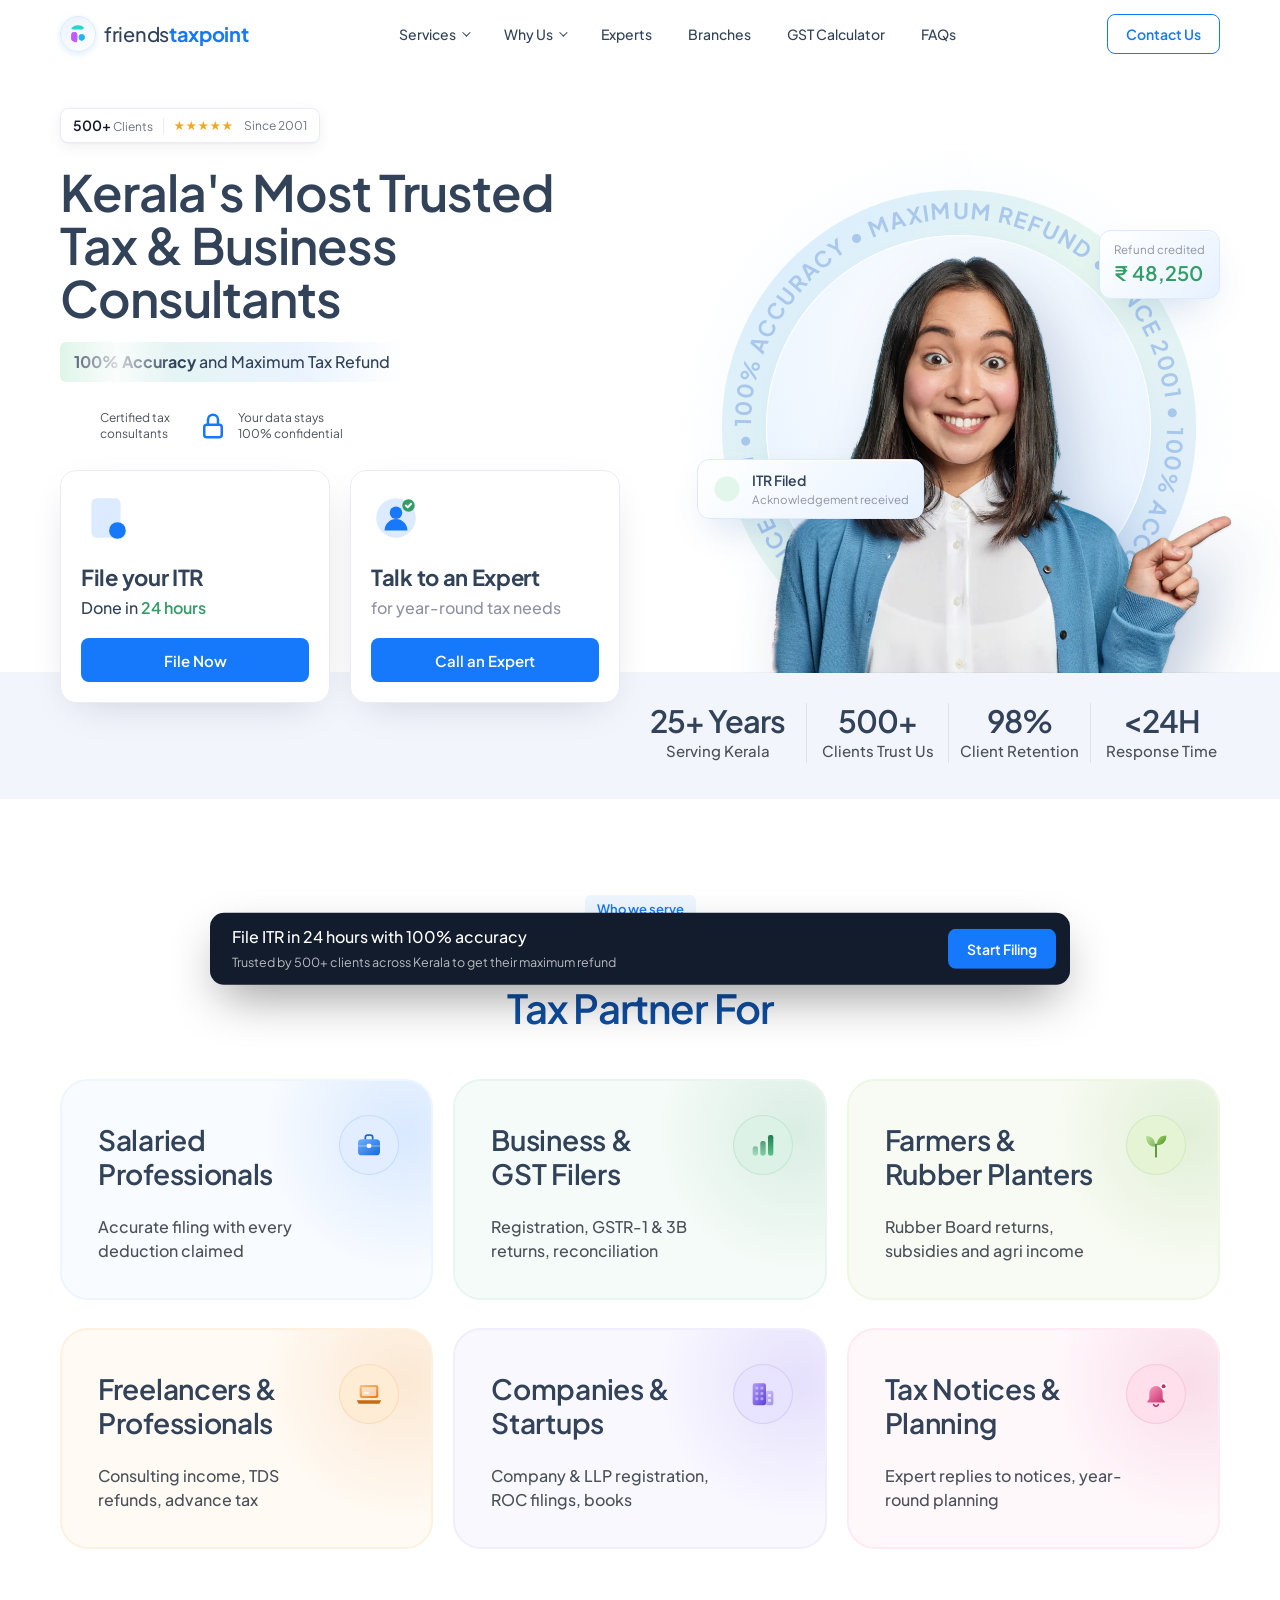
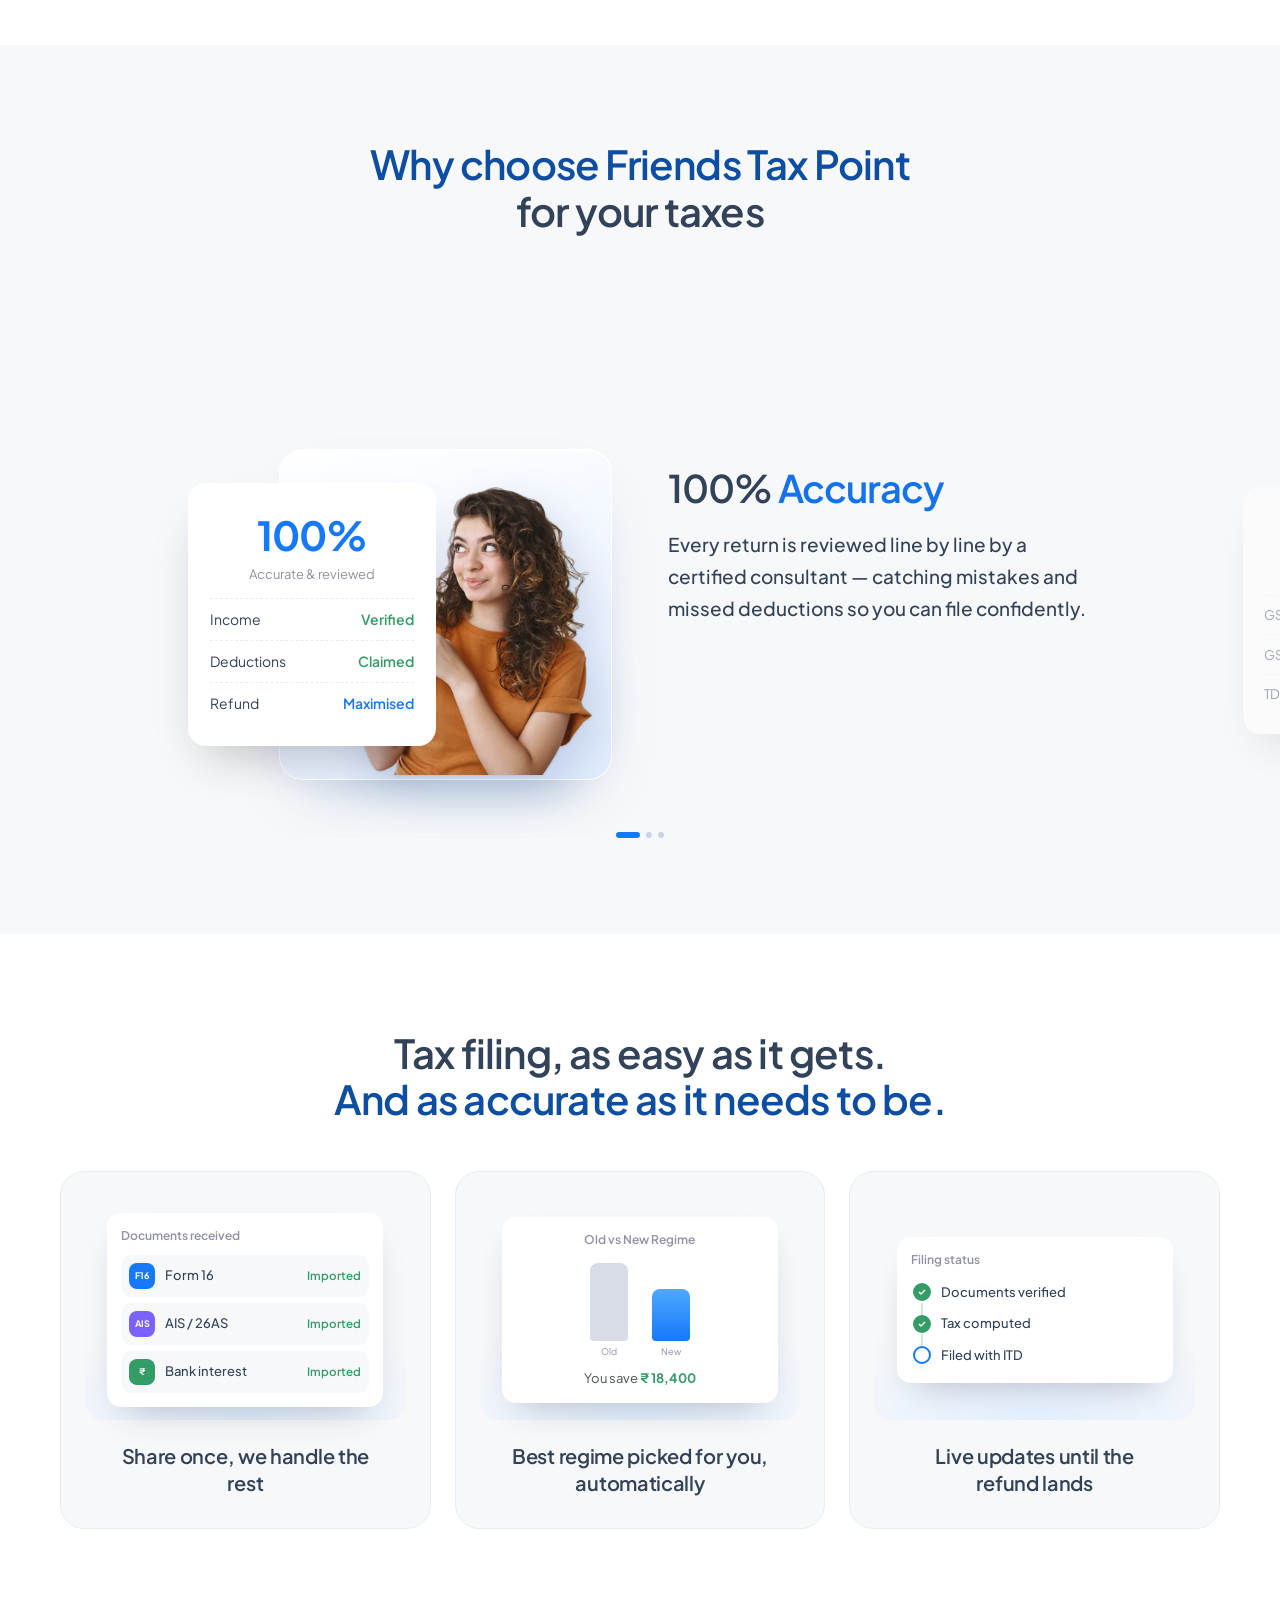
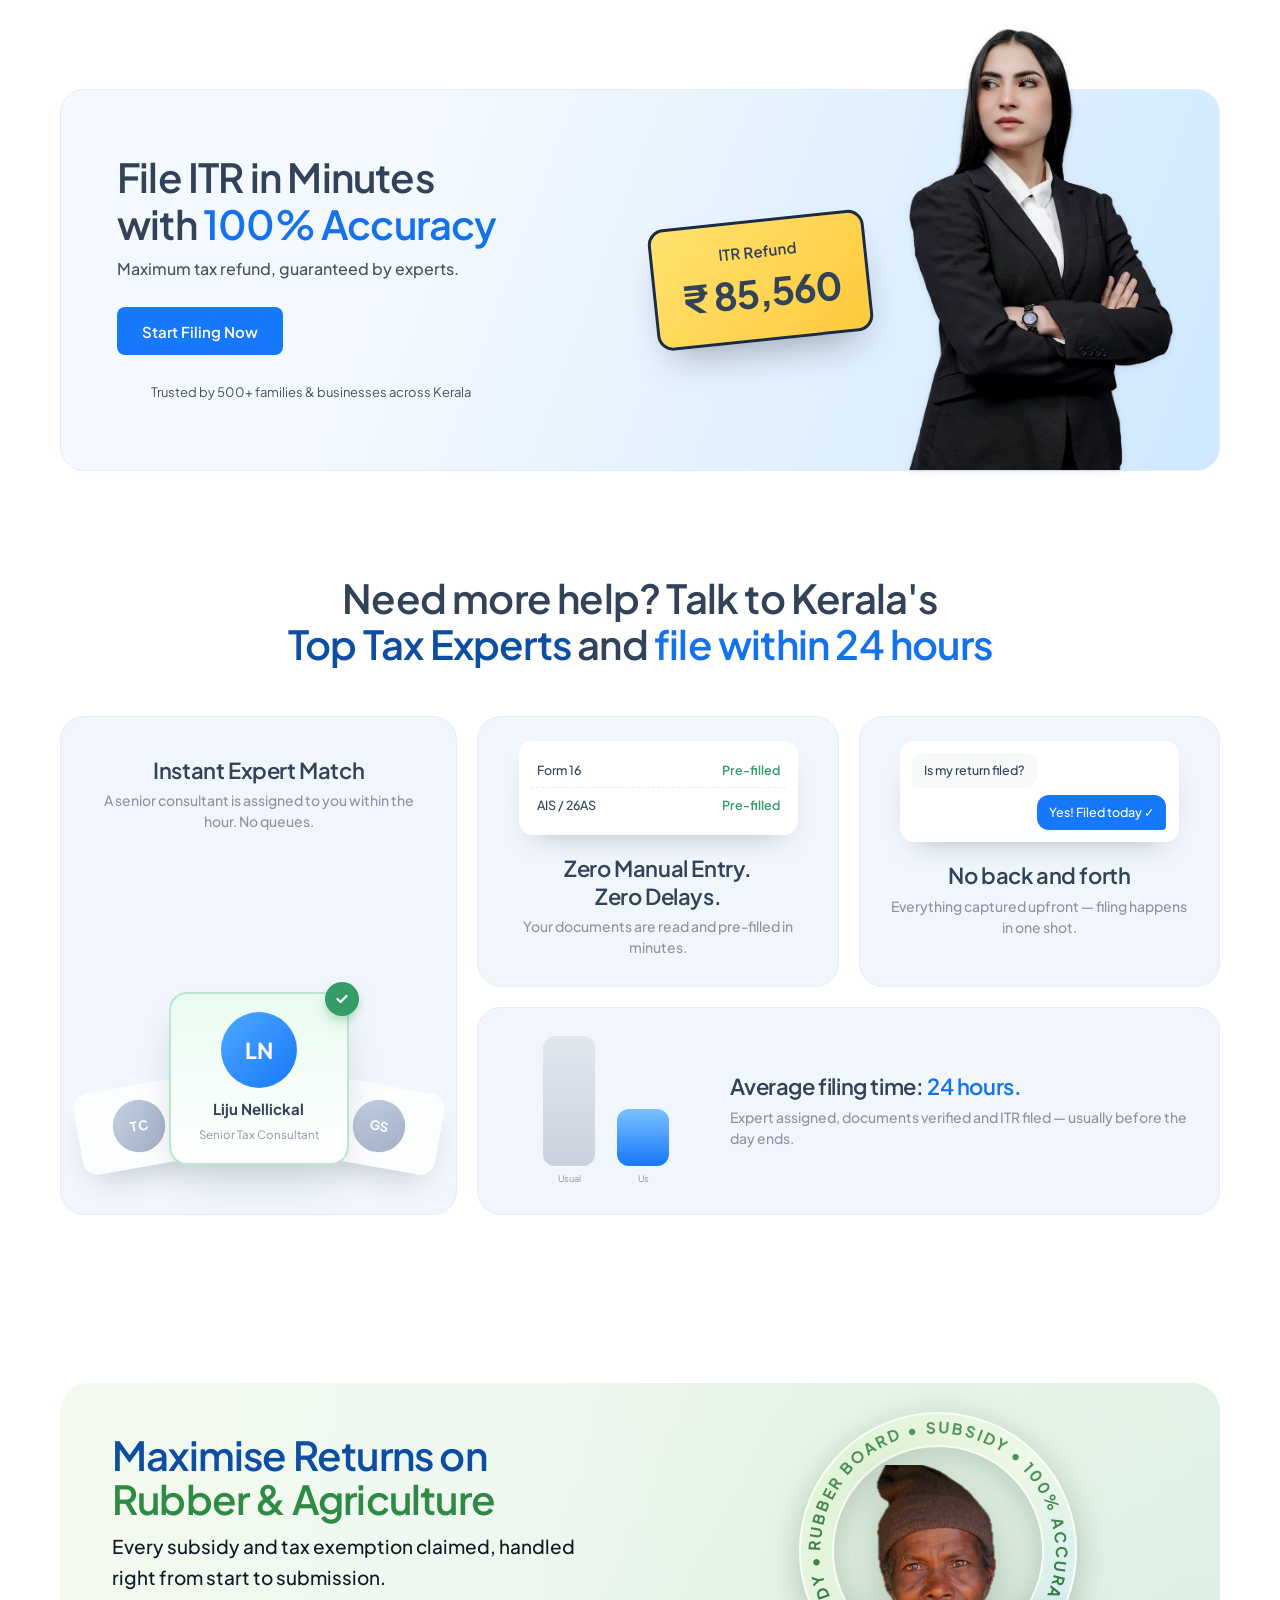
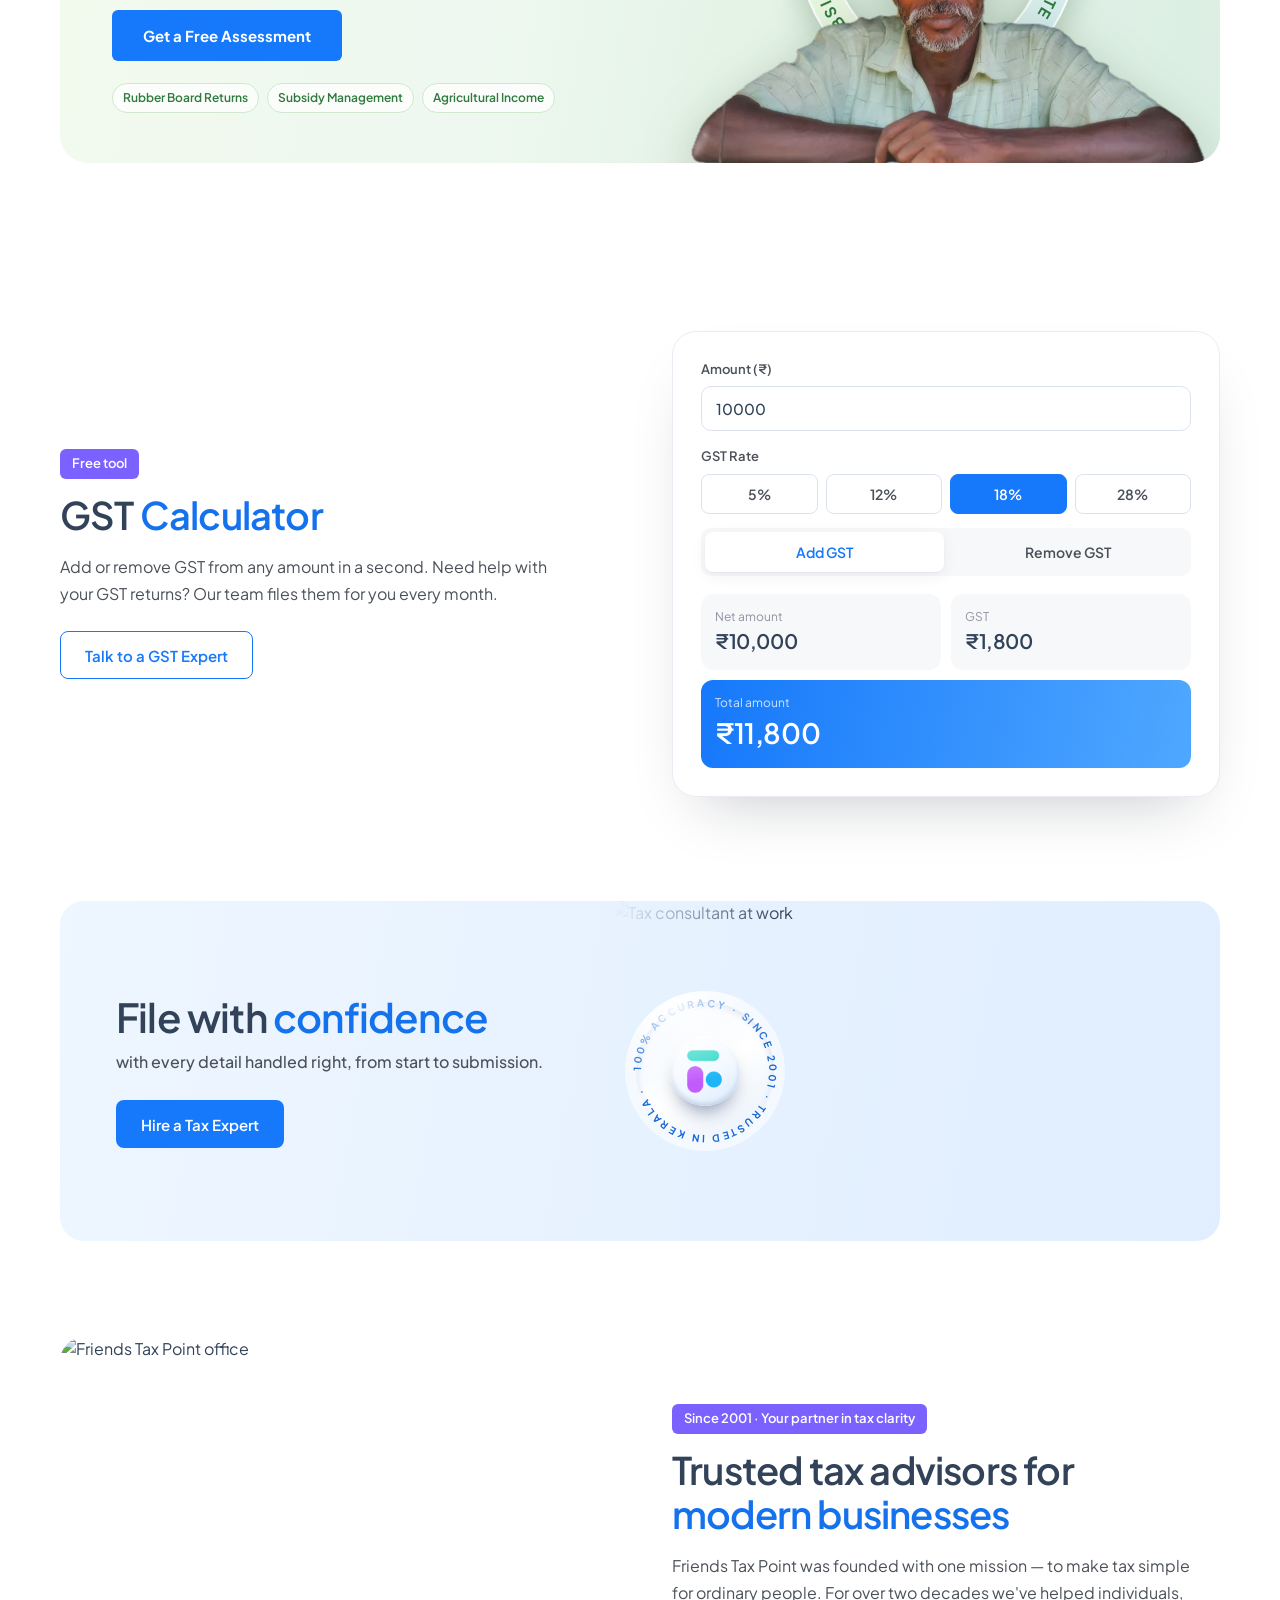
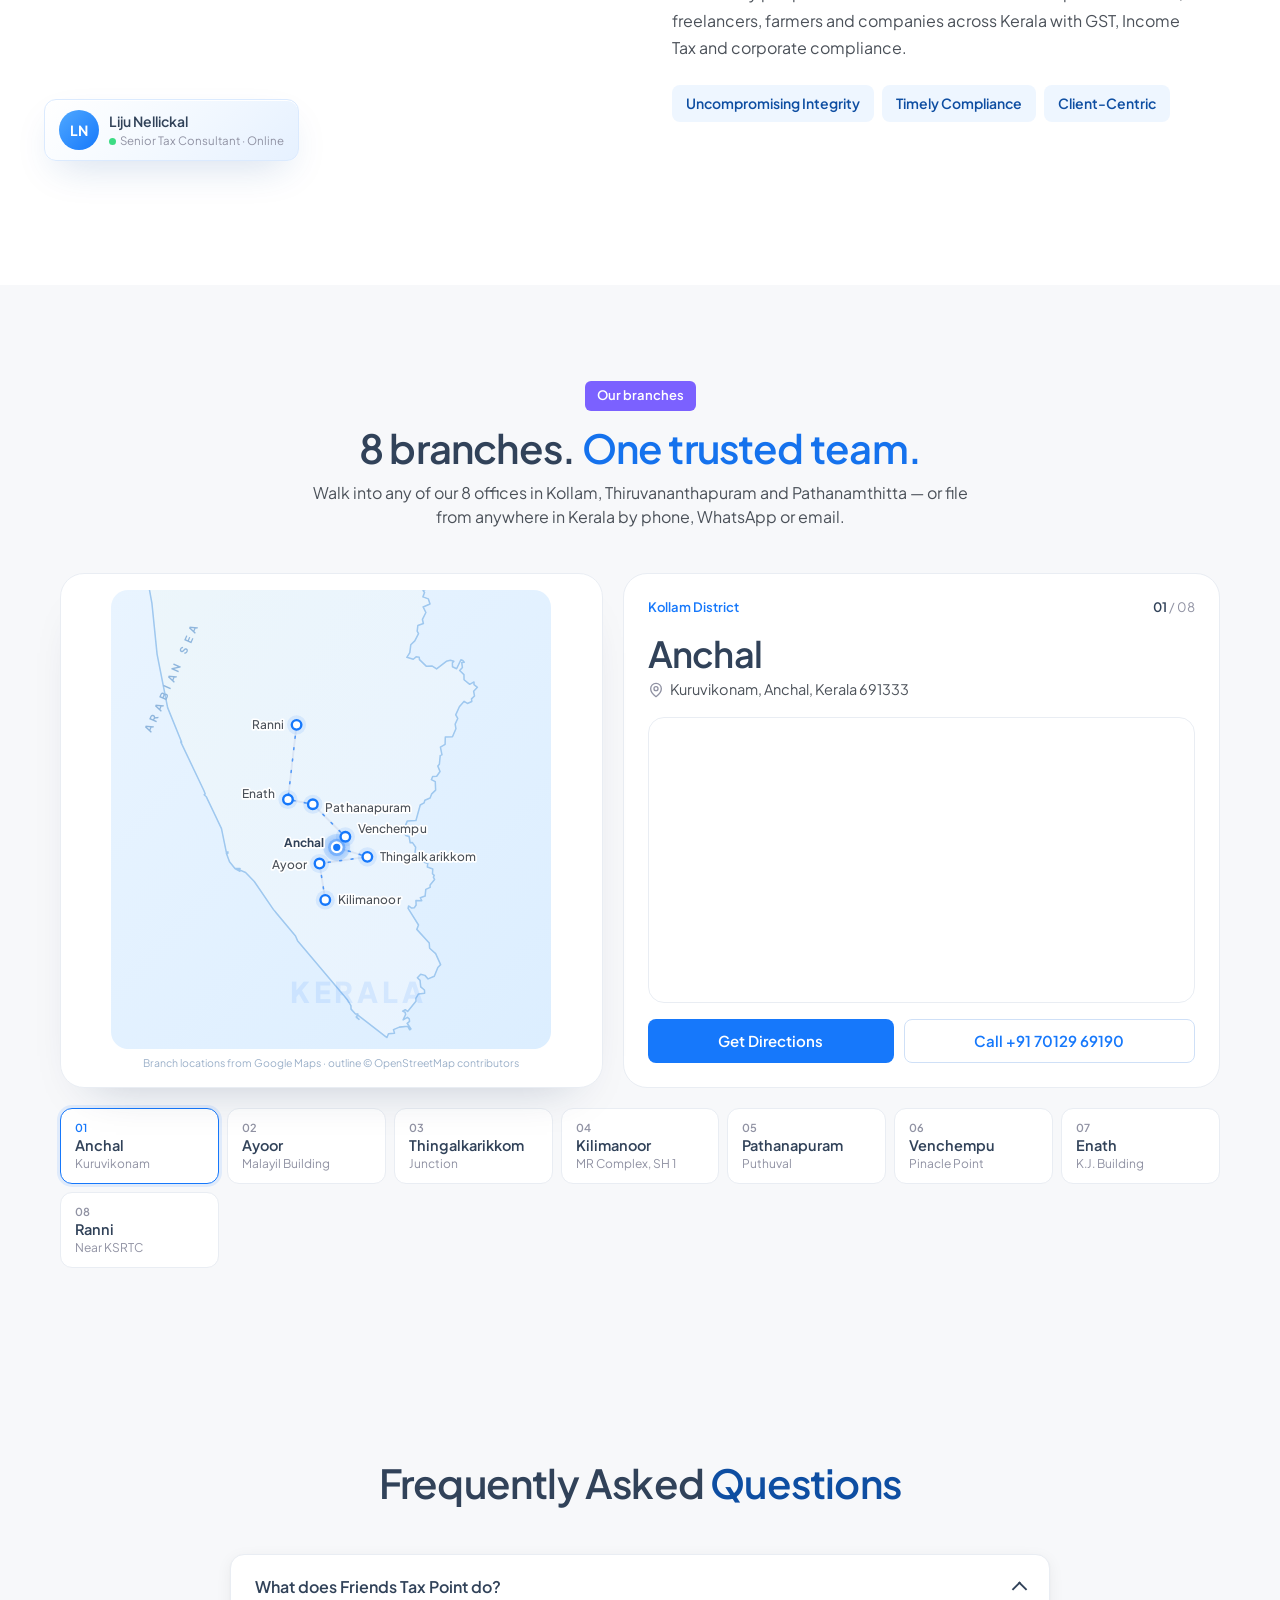
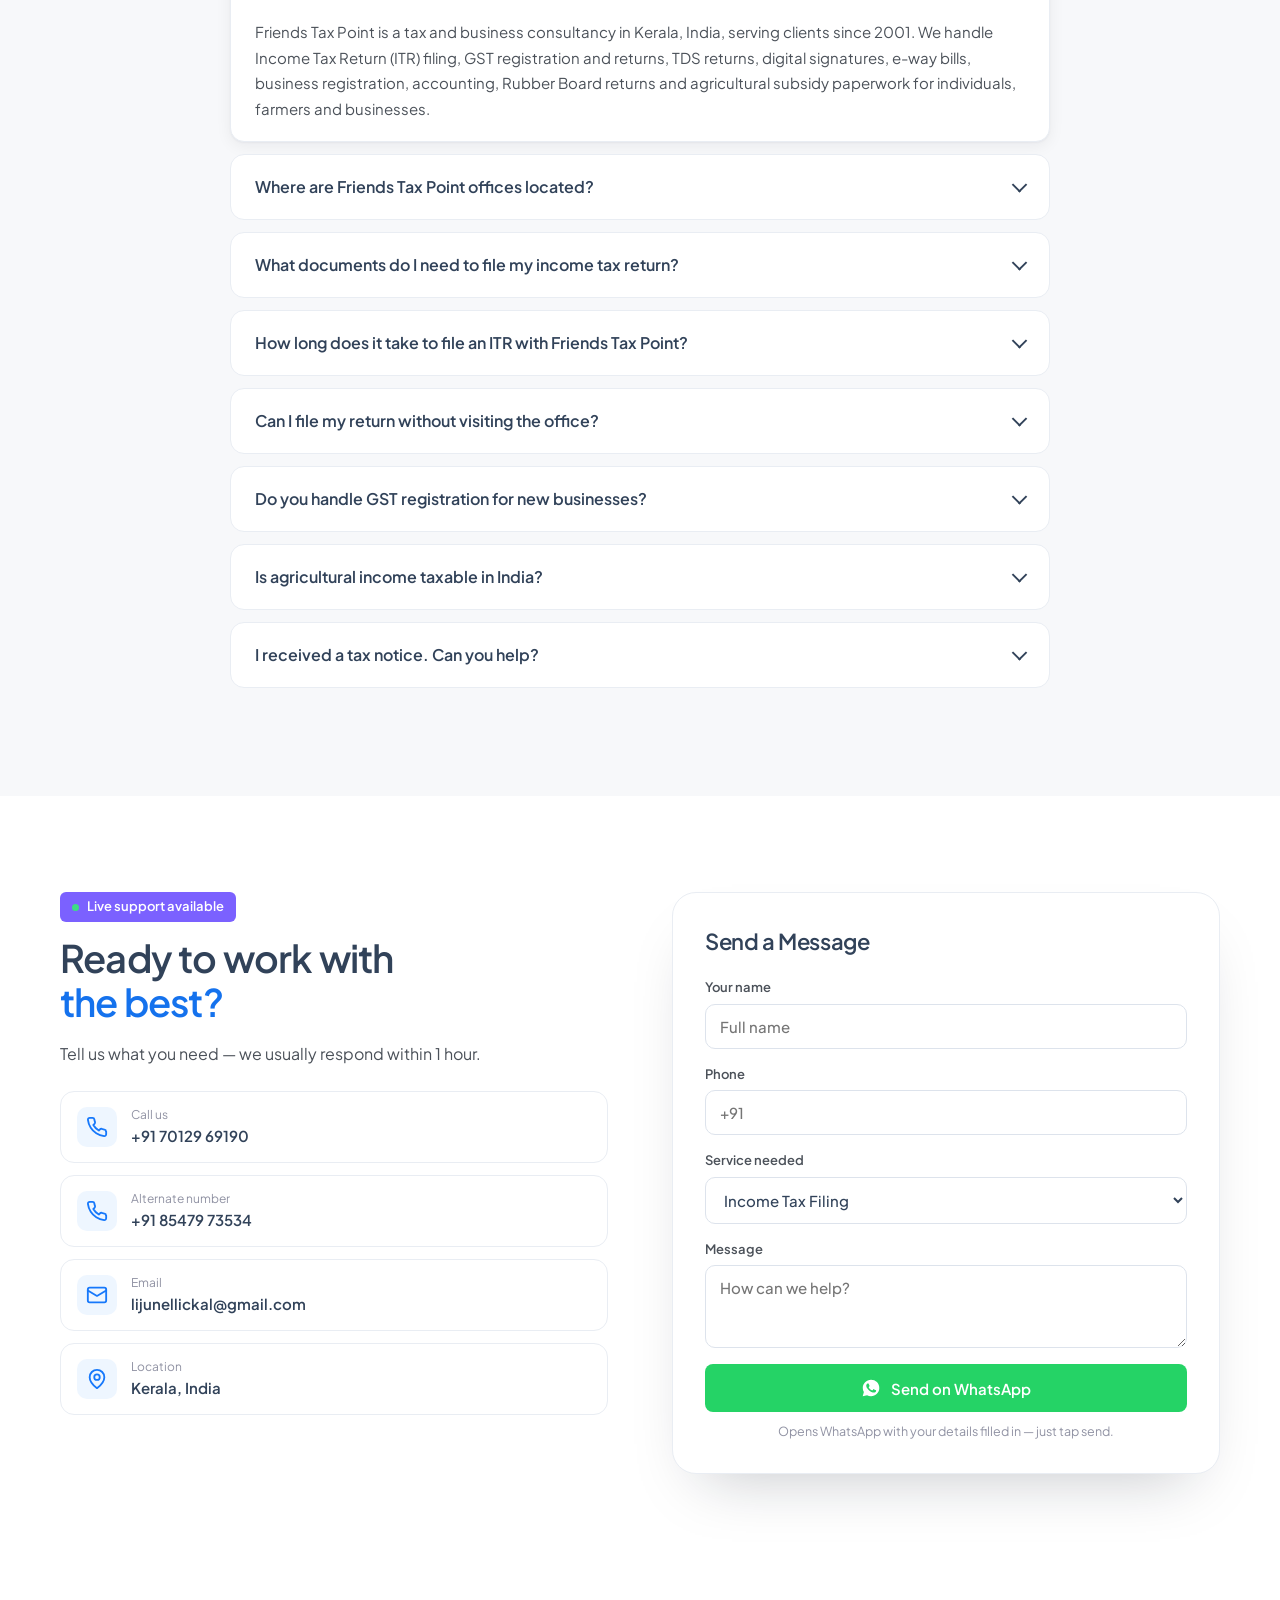
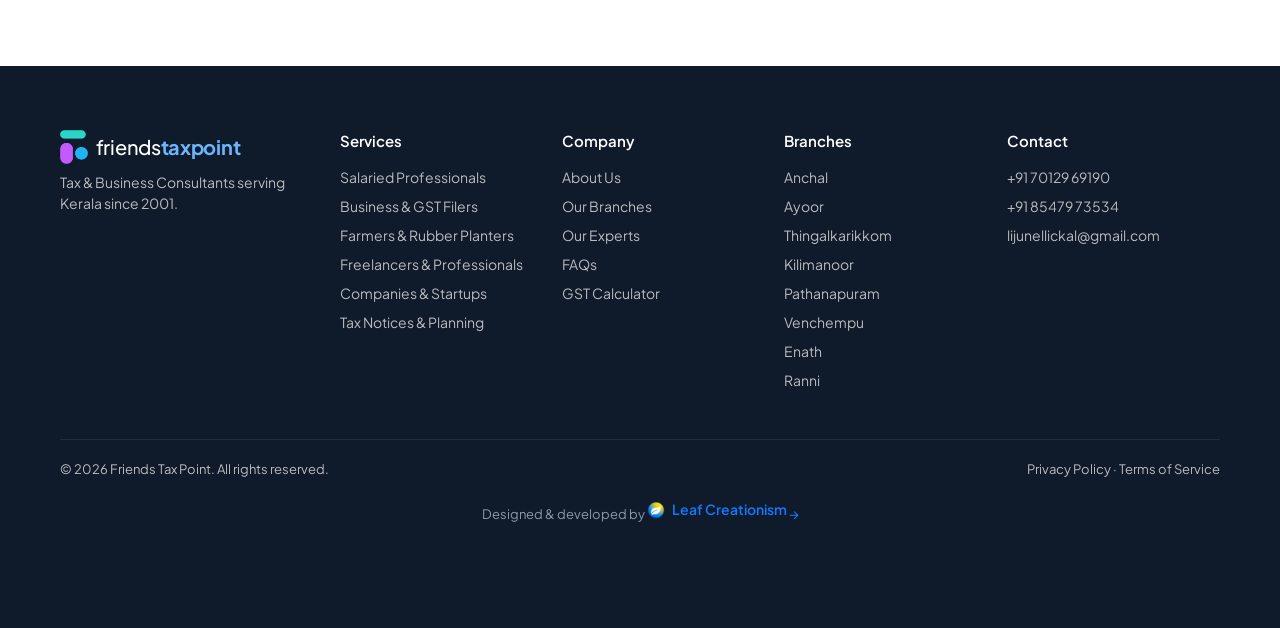
==== commit 19935308: "Minimal blue footer credit with the real Leaf Creationism logo Co-Authored-By: Claude Opus 5 <norepl" ====
--- a/index.html
+++ b/index.html
@@ -44,7 +44,7 @@
   <link rel="preconnect" href="https://images.unsplash.com" />
   <link rel="preload" as="image" href="images/hero-person.webp" type="image/webp" fetchpriority="high" />
   <link href="https://fonts.googleapis.com/css2?family=Plus+Jakarta+Sans:wght@400;500;600;700&display=swap" rel="stylesheet" />
-  <link rel="stylesheet" href="styles.css?v=1993530" />
+  <link rel="stylesheet" href="styles.css?v=3272c29" />
   <link rel="alternate" type="text/plain" href="llms.txt" title="LLM-readable summary" />
 
   <!-- Structured data (SEO / AEO / GEO) -->
@@ -1291,6 +1291,6 @@
   <a href="#contact" class="btn btn--primary btn--sm pulse">Start Filing <span class="streak"></span></a>
 </div>
 
-<script src="script.js?v=1993530"></script>
+<script src="script.js?v=3272c29"></script>
 </body>
 </html>
--- a/styles.css
+++ b/styles.css
@@ -1184,37 +1184,17 @@
 
 /* ---------- Footer credit: Leaf Creationism ---------- */
 .credit {
-  position: relative; overflow: hidden; isolation: isolate;
-  display: flex; align-items: center; justify-content: center; gap: 10px; flex-wrap: wrap;
-  margin: 22px auto 0; padding: 13px 26px; width: fit-content; max-width: 100%;
-  border-radius: 999px; text-align: center;
-  background: linear-gradient(120deg, rgba(63, 207, 142, .14), rgba(22, 120, 251, .16) 55%, rgba(63, 207, 142, .14));
-  border: 1px solid rgba(142, 240, 189, .34);
-  box-shadow: 0 10px 30px -14px rgba(63, 207, 142, .55);
-  transition: transform .35s var(--ease), box-shadow .35s, border-color .35s;
-}
-.credit:hover { transform: translateY(-2px); border-color: rgba(142, 240, 189, .7); box-shadow: 0 16px 36px -14px rgba(63, 207, 142, .8); }
-.credit__shine {
-  position: absolute; inset: 0 auto 0 -60px; width: 70px; z-index: -1; pointer-events: none;
-  background: linear-gradient(100deg, transparent, rgba(255, 255, 255, .3), transparent);
-  transform: skewX(-20deg); animation: streak 4.5s ease-in-out infinite;
-}
-.credit__label { font-size: 13px; color: #9fb3cc; letter-spacing: .2px; }
-.credit__brand {
-  display: inline-flex; align-items: center; gap: 7px; font-size: 15.5px; font-weight: 700; letter-spacing: .2px;
-  background: linear-gradient(95deg, #8ef0bd, #6bd7ff 55%, #8ef0bd);
-  -webkit-background-clip: text; background-clip: text; color: transparent;
-}
-.credit__leaf { width: 22px; height: 22px; flex-shrink: 0; border-radius: 50%; display: block;
-  box-shadow: 0 2px 8px -2px rgba(63, 207, 142, .7); transition: transform .35s var(--ease); }
-.credit:hover .credit__leaf { transform: rotate(-10deg) scale(1.1); }
-.credit__go { font-style: normal; color: #8ef0bd; font-size: 15px; transition: transform .3s var(--ease); }
-.credit:hover .credit__go { transform: translateX(4px); }
-@media (max-width: 640px) {
-  .credit { gap: 7px; padding: 11px 18px; margin-top: 18px; }
-  .credit__label { font-size: 12px; }
-  .credit__brand { font-size: 14.5px; }
-}
+  display: inline-flex; align-items: center; justify-content: center; gap: 9px; flex-wrap: wrap;
+  margin: 20px auto 0; padding: 0; width: fit-content; max-width: 100%;
+}
+.credit__shine { display: none; }
+.credit__label { font-size: 13px; color: #8d99a8; }
+.credit__brand { display: inline-flex; align-items: center; gap: 7px; font-size: 14px; font-weight: 600; color: var(--blue); transition: color .25s; }
+.credit:hover .credit__brand { color: #6bb5ff; }
+.credit__leaf { width: 18px; height: 18px; flex-shrink: 0; border-radius: 50%; display: block; }
+.credit__go { font-style: normal; color: var(--blue); font-size: 14px; transition: transform .3s var(--ease); }
+.credit:hover .credit__go { transform: translateX(3px); }
+@media (max-width: 640px) { .credit { gap: 6px; margin-top: 16px; } .credit__label { font-size: 12px; } .credit__brand { font-size: 13.5px; } }
 
 /* ---------- "Why choose" slides: larger on desktop ---------- */
 @media (min-width: 1025px) {
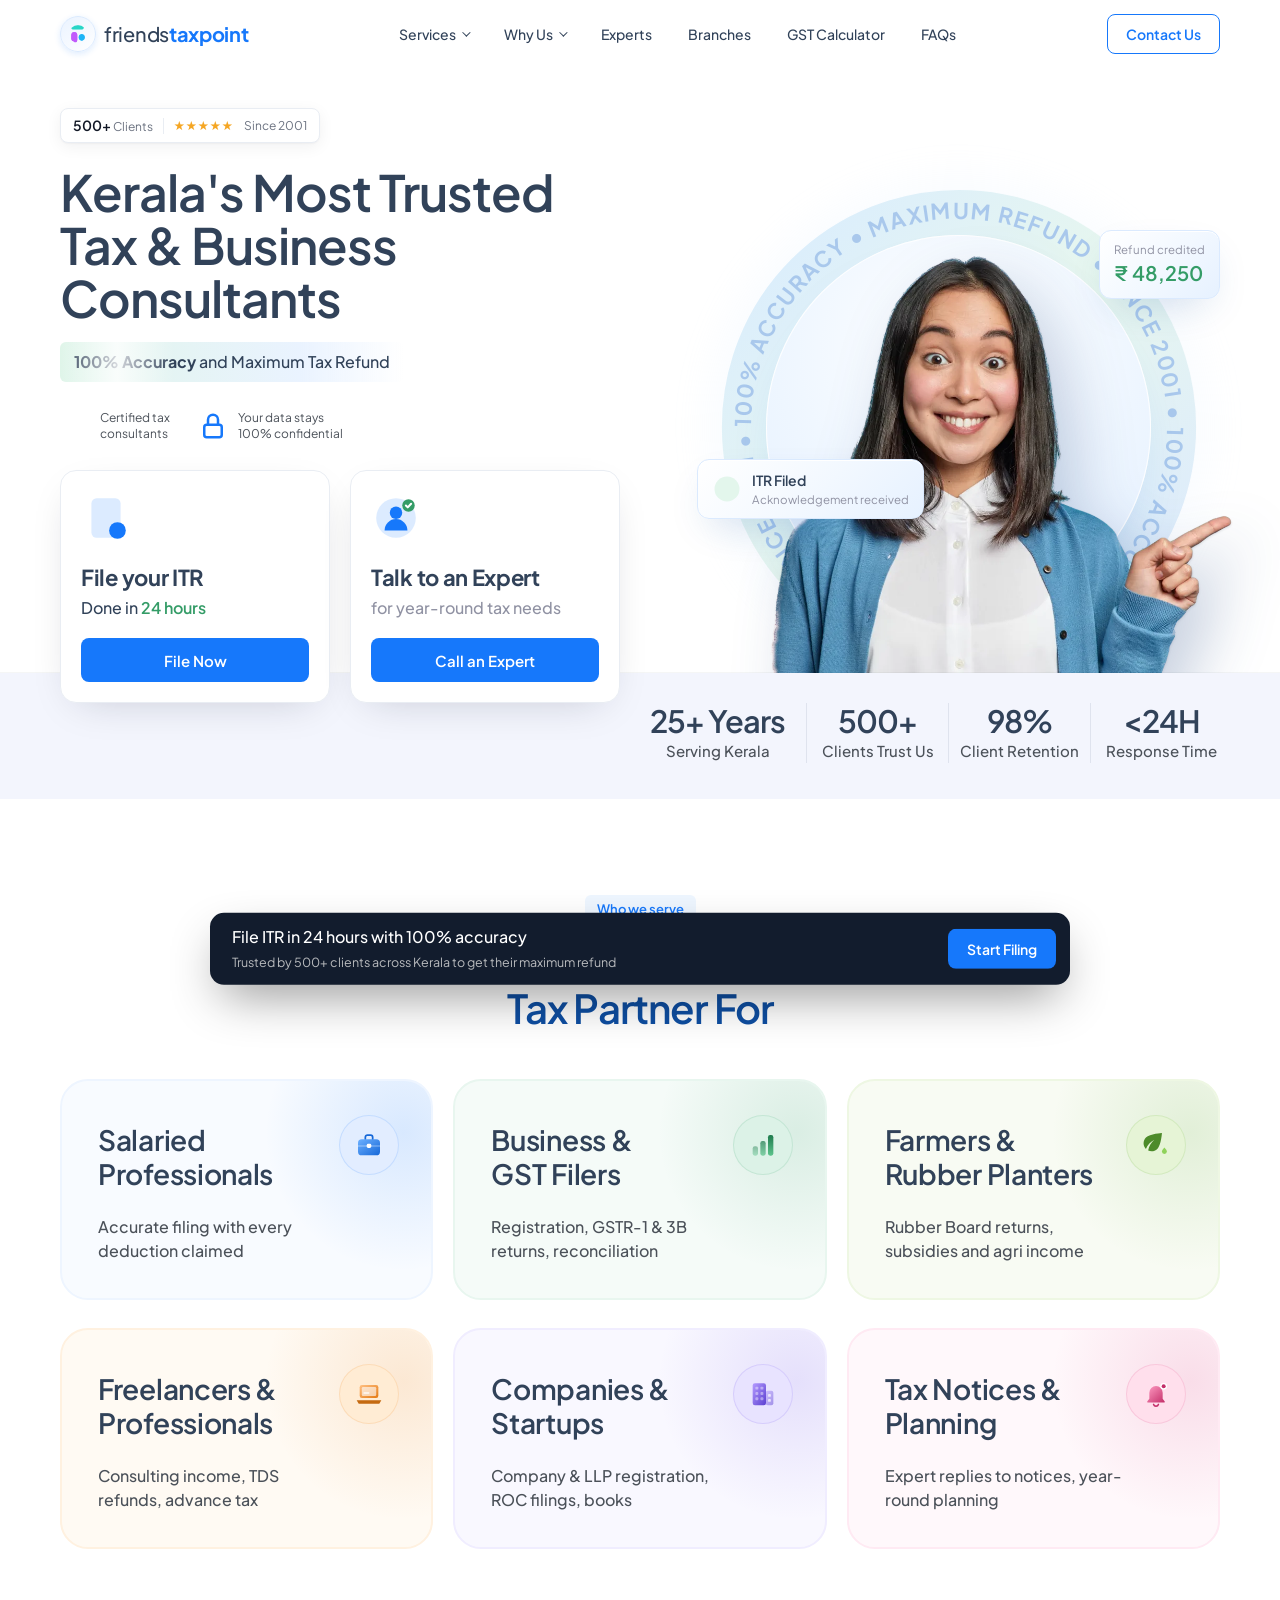
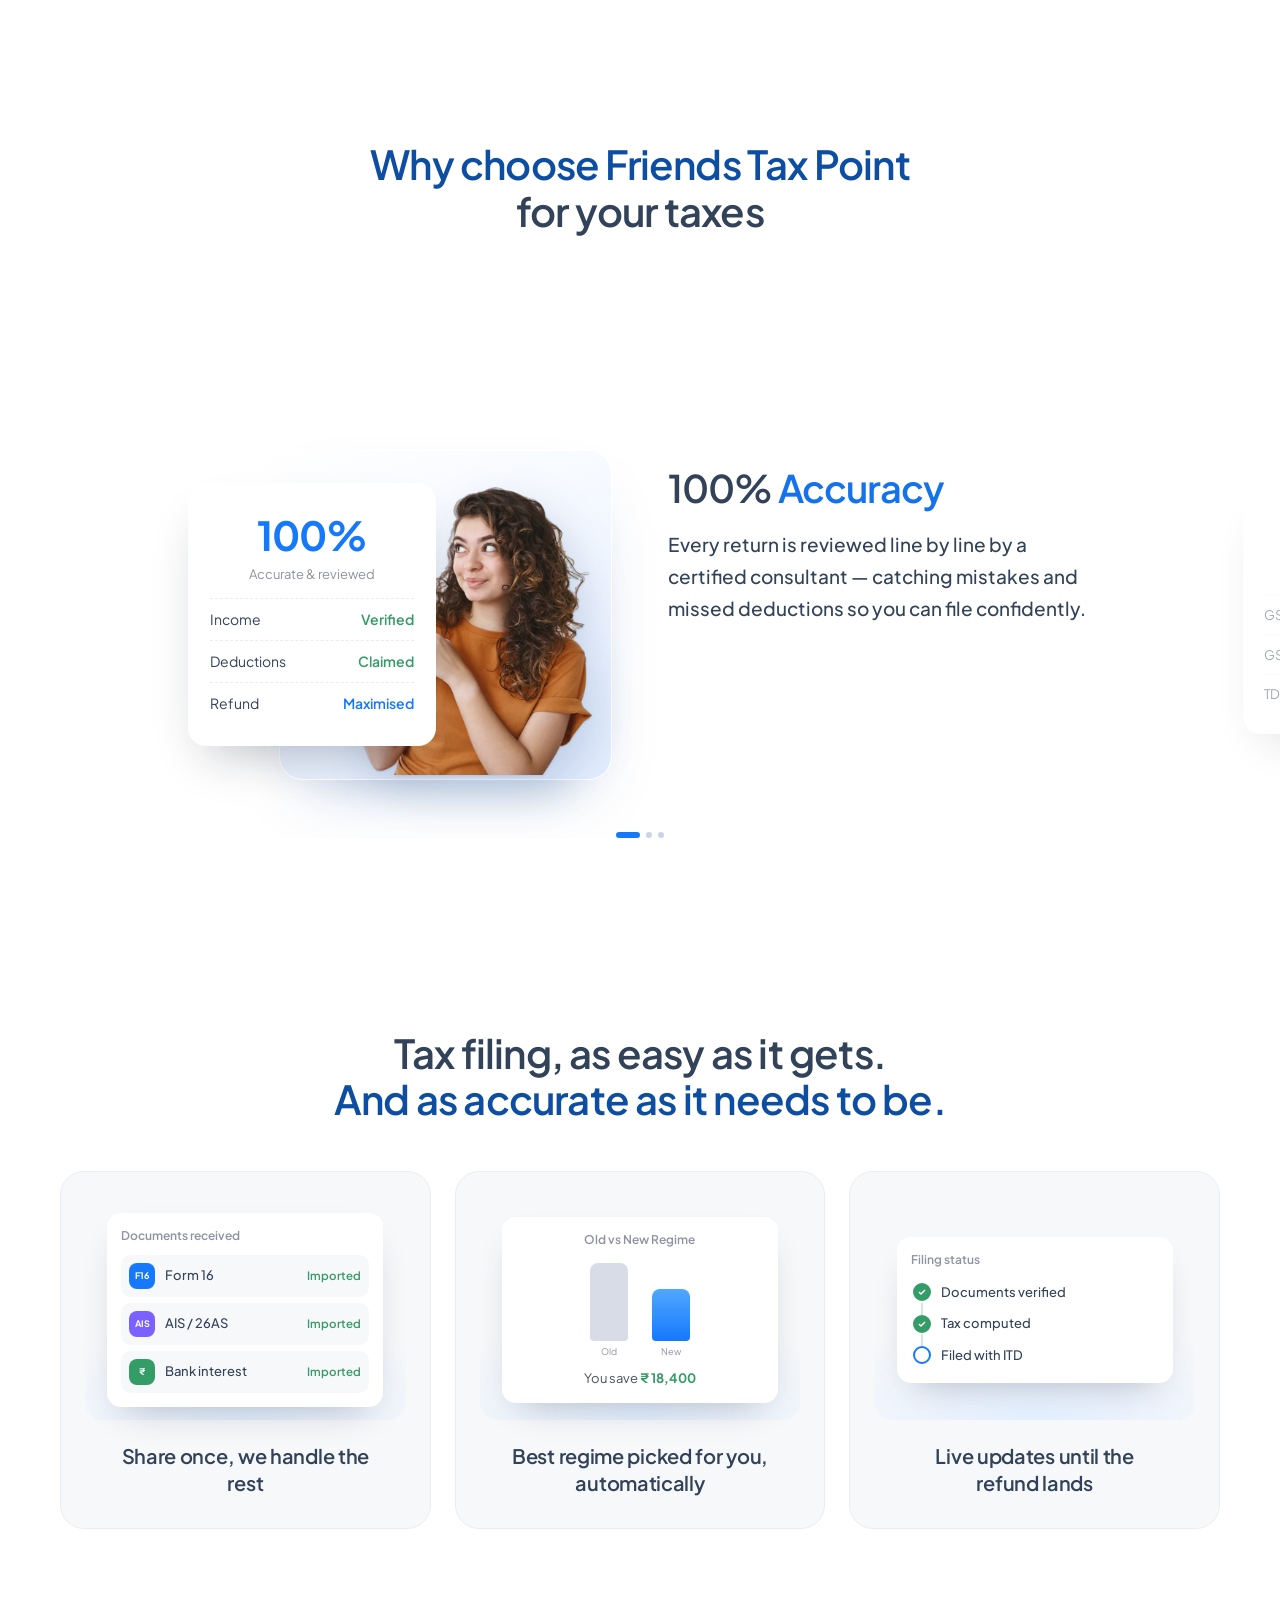
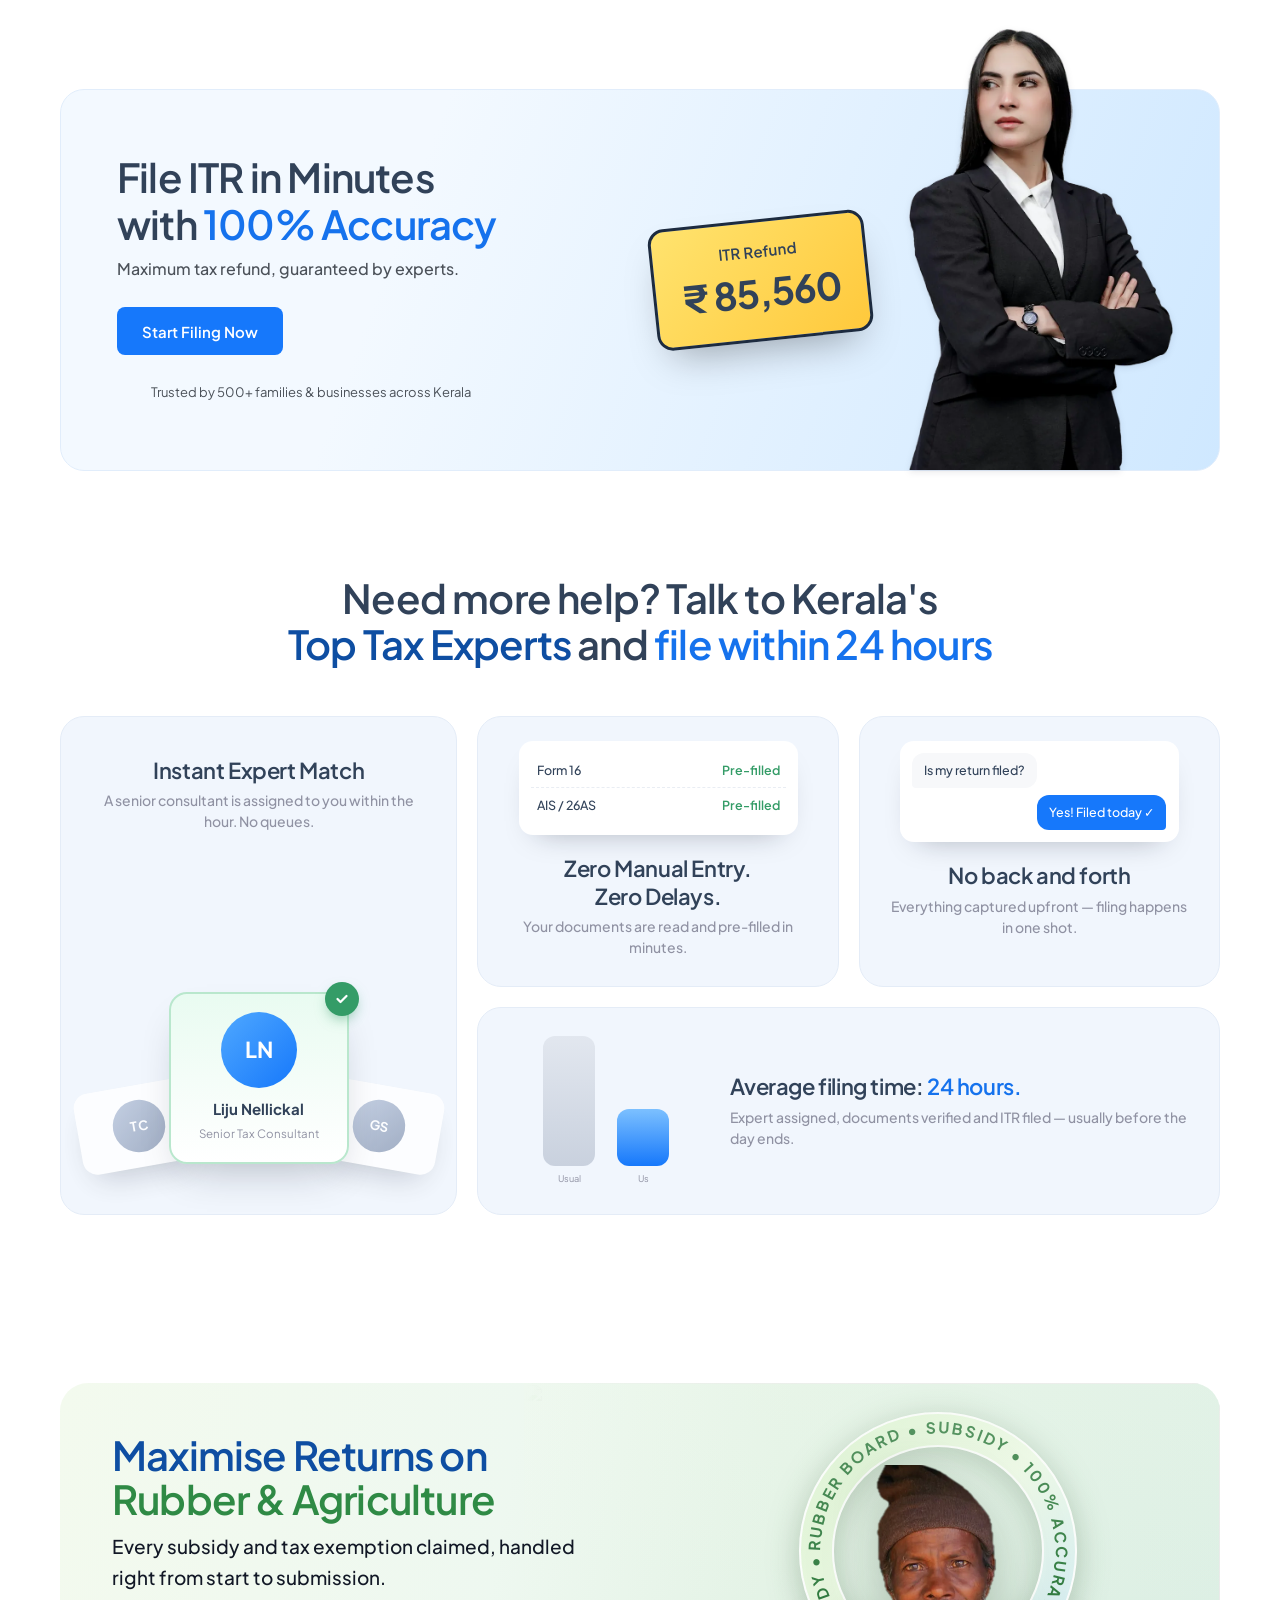
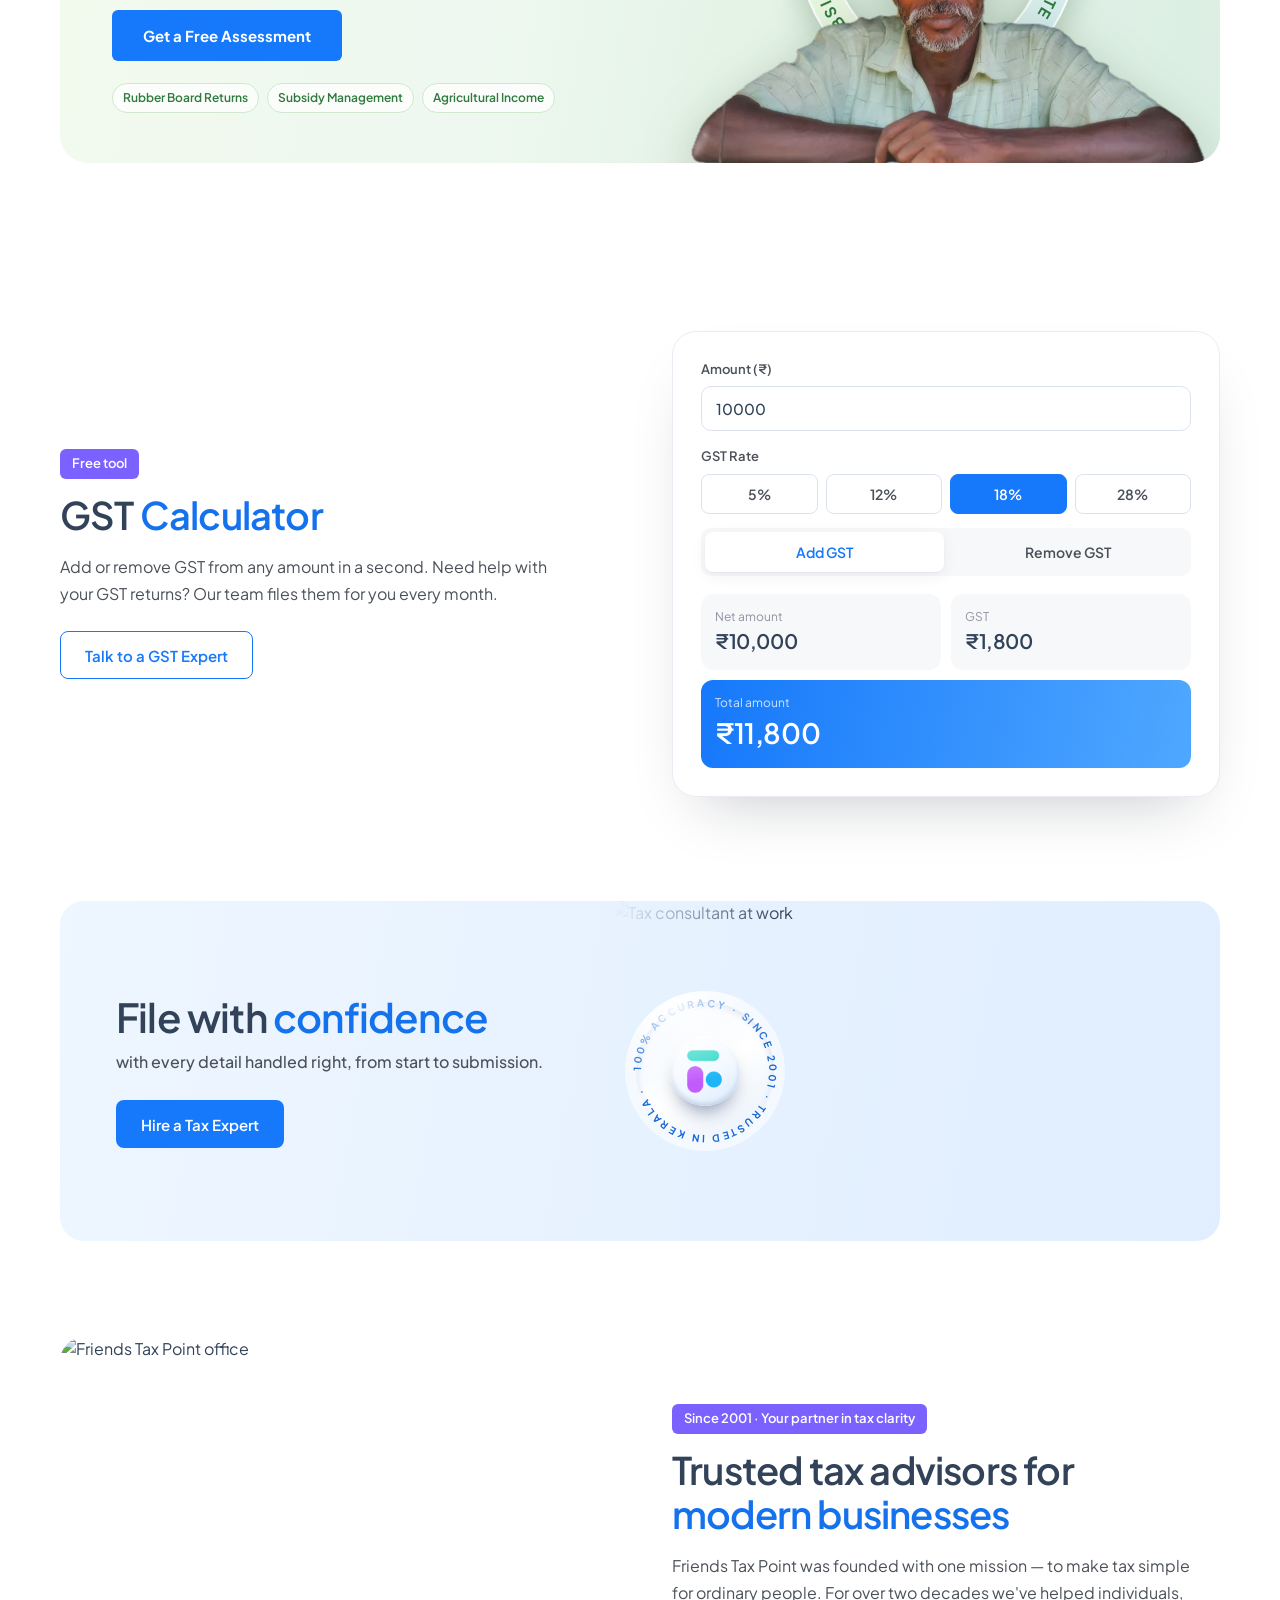
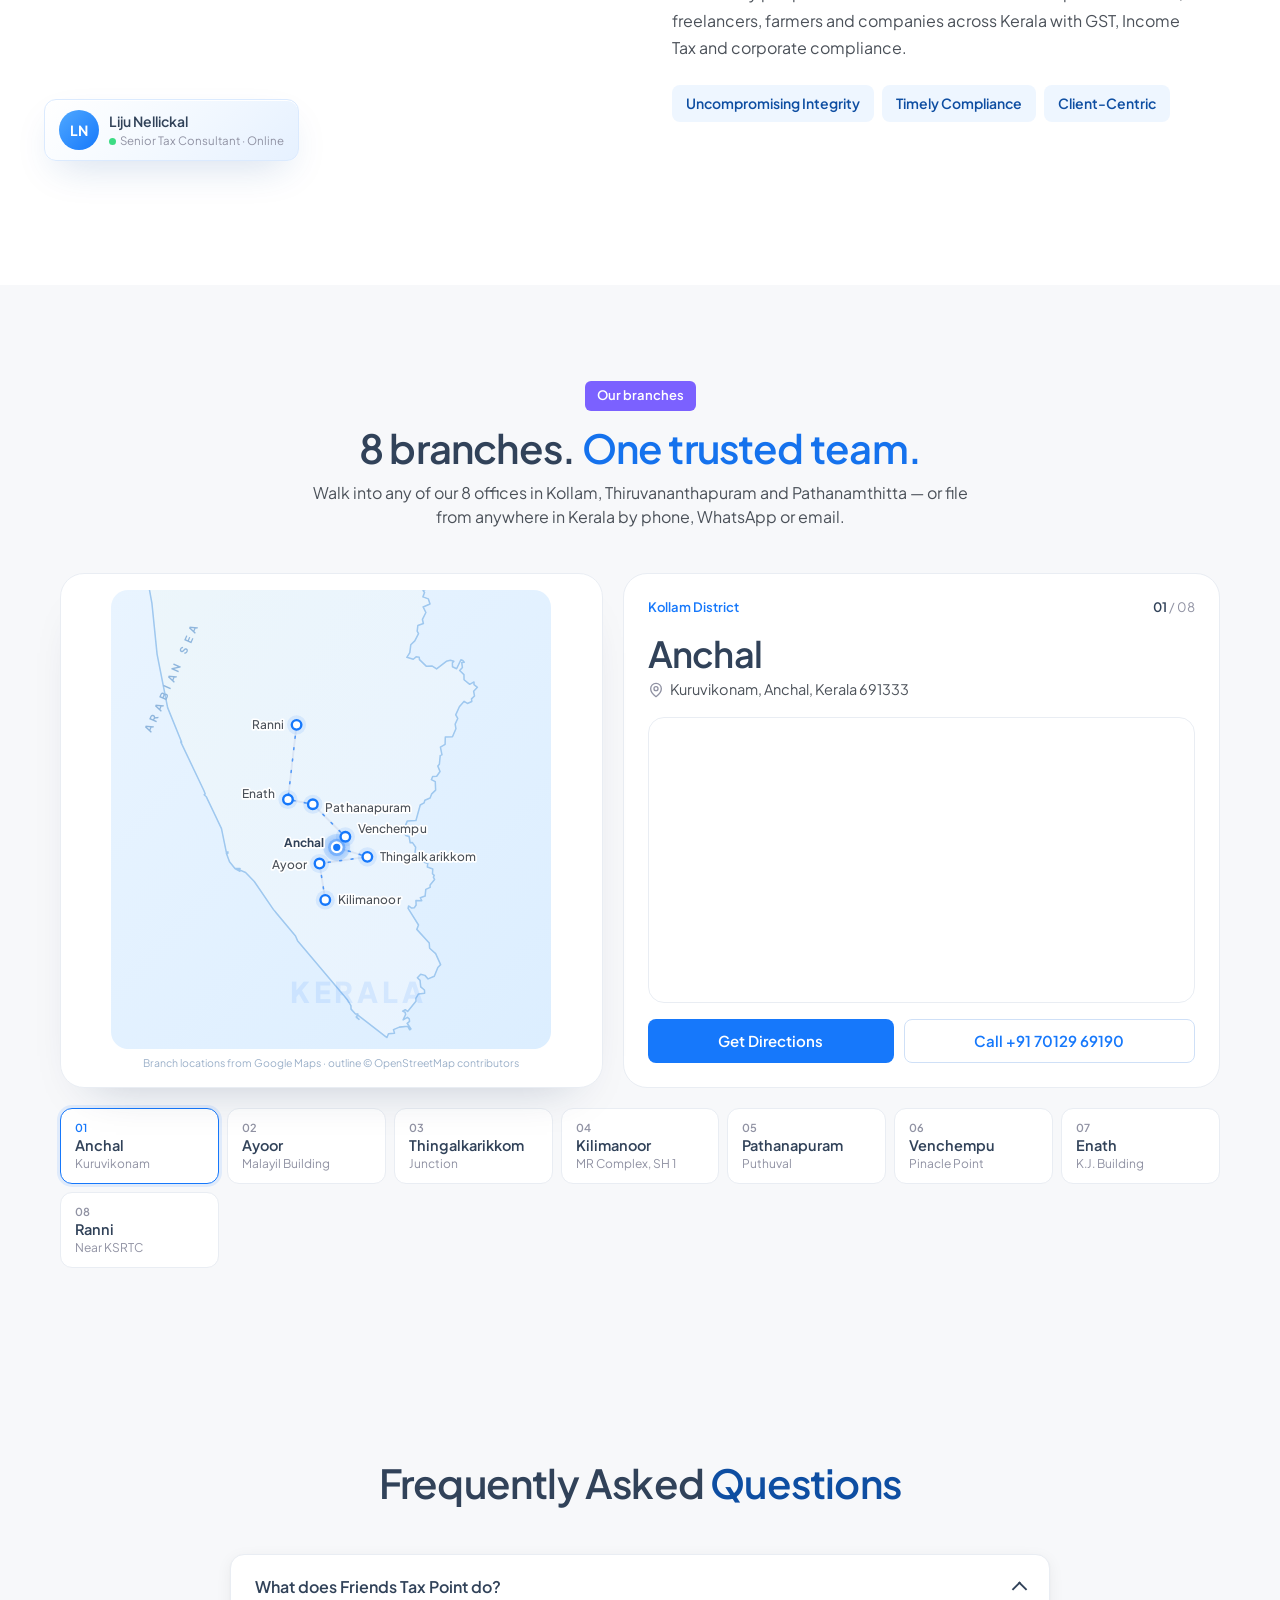
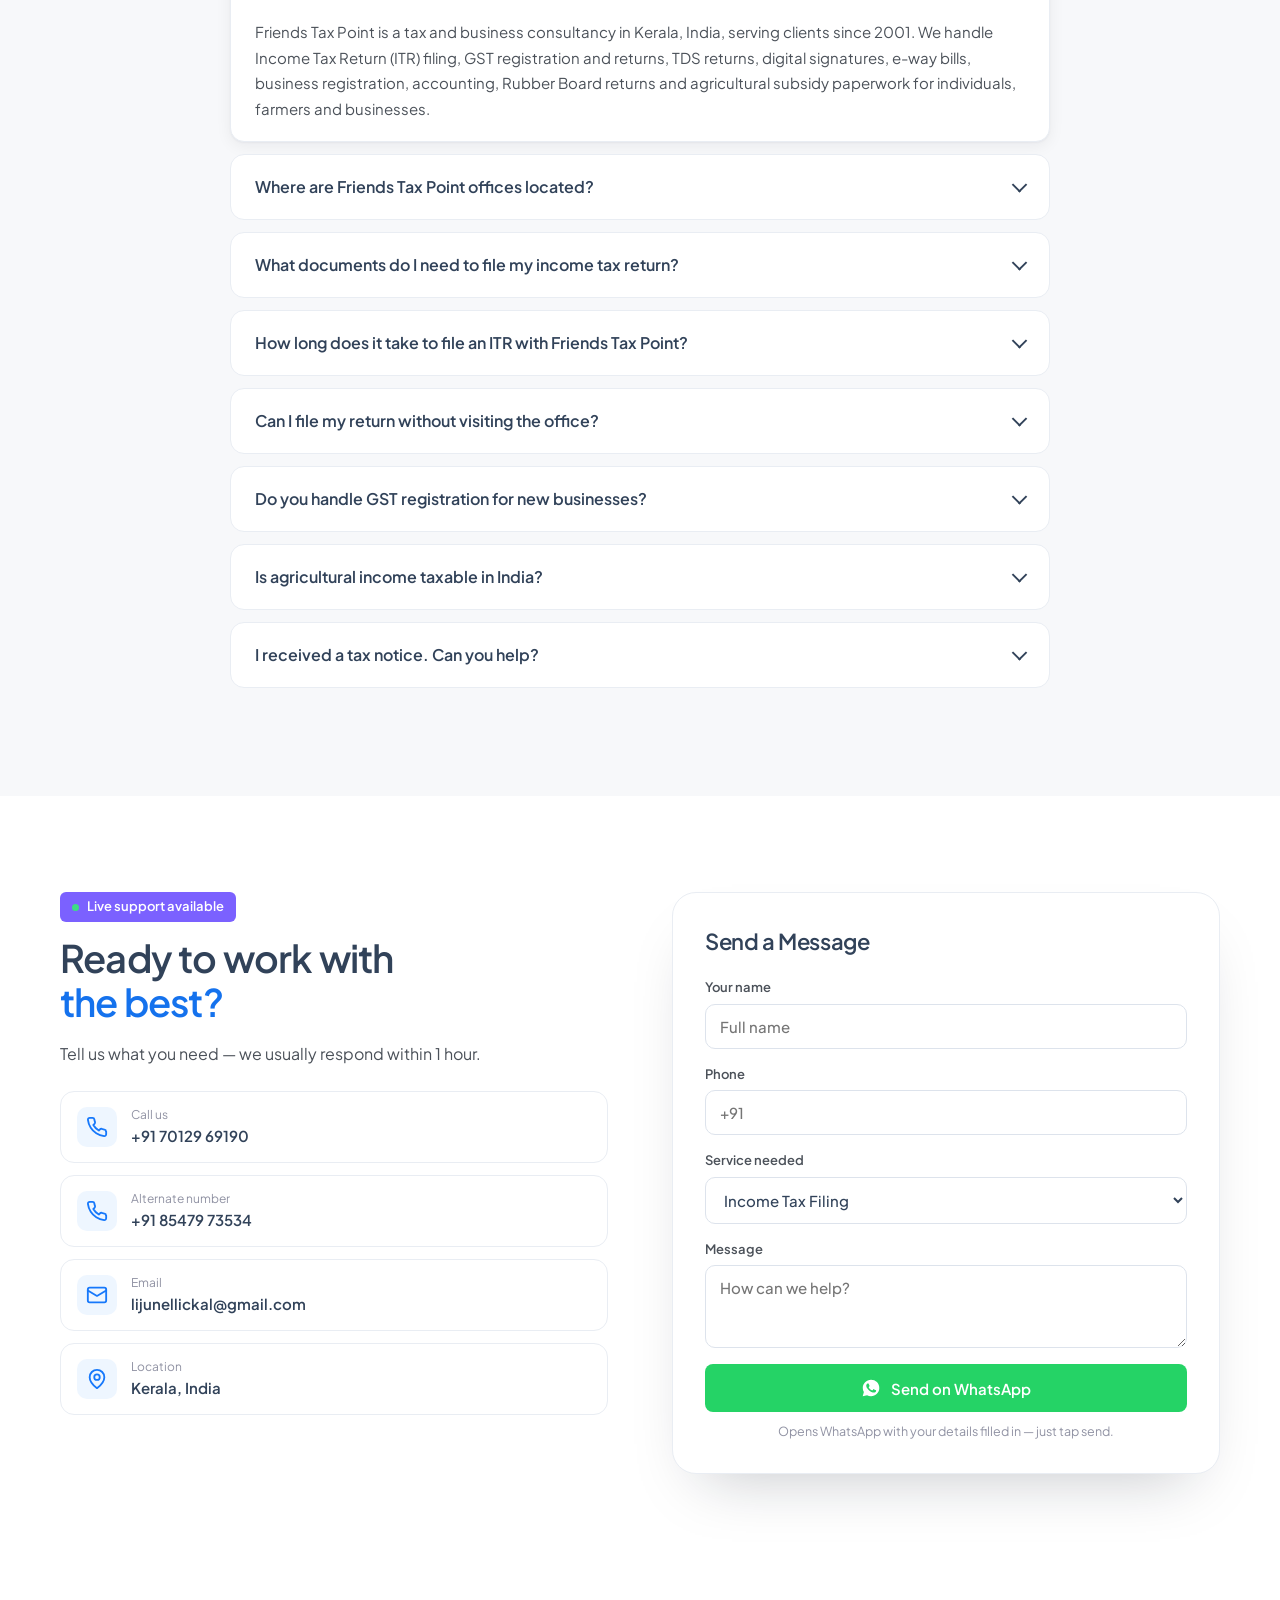
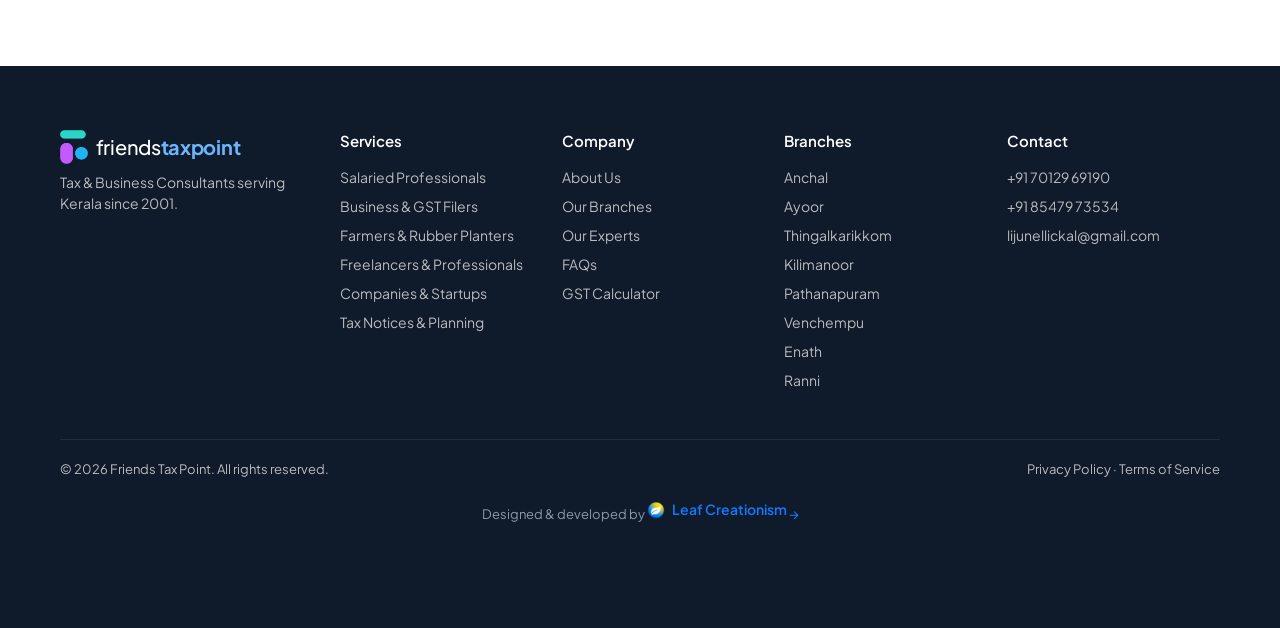
==== commit bc16f857: "Bump asset version Co-Authored-By: Claude Opus 5 <noreply@anthropic.com>" ====
--- a/index.html
+++ b/index.html
@@ -44,7 +44,7 @@
   <link rel="preconnect" href="https://images.unsplash.com" />
   <link rel="preload" as="image" href="images/hero-person.webp" type="image/webp" fetchpriority="high" />
   <link href="https://fonts.googleapis.com/css2?family=Plus+Jakarta+Sans:wght@400;500;600;700&display=swap" rel="stylesheet" />
-  <link rel="stylesheet" href="styles.css?v=3272c29" />
+  <link rel="stylesheet" href="styles.css?v=48d040b" />
   <link rel="alternate" type="text/plain" href="llms.txt" title="LLM-readable summary" />
 
   <!-- Structured data (SEO / AEO / GEO) -->
@@ -642,7 +642,7 @@
 <header class="header" id="top">
   <div class="container header__inner">
     <a href="#top" class="logo">
-      <img src="images/logo.png" alt="Friends Tax Point" />
+      <img src="images/logo.png?v=2" alt="Friends Tax Point" />
       <span>friends<b>taxpoint</b></span>
     </a>
     <nav class="nav" id="nav">
@@ -785,7 +785,7 @@
         <span class="pcard__hover"><b>View details</b><i>&#8594;</i></span>
       </a>
       <a href="services/rubber-board-agriculture.html" class="pcard p-lime reveal">
-        <span class="pcard__icon"><svg viewBox="0 0 48 48" class="ai ai-leaf"><defs><linearGradient id="gLeaf" x1="0" y1="0" x2="1" y2="1"><stop offset="0" stop-color="#9cdc63"/><stop offset="1" stop-color="#4d8b2a"/></linearGradient></defs><g class="sway"><path d="M24 41.5V23" stroke="#4d8b2a" stroke-width="2.6" stroke-linecap="round"/><path d="M22.8 26.5C13 26.5 9 19.2 9 10.4c8.3 0 13.8 4.2 13.8 16.1z" fill="url(#gLeaf)" fill-opacity=".62"/><path d="M25.2 24.5c0-9.9 5.6-14.6 14.3-14.6 0 8.8-4.6 14.6-14.3 14.6z" fill="url(#gLeaf)"/></g></svg></span>
+        <span class="pcard__icon"><svg viewBox="0 0 48 48" class="ai ai-eco"><g transform="translate(-1.5 -1) scale(.86)"><g class="sway"><path d="M12.1 16.1c-5.46 5.46-5.46 14.3-.04 19.76 2.94-6.8 8.18-12.48 14.72-15.86-5.54 4.68-9.42 11.22-10.78 18.64 5.2 2.46 11.6 1.56 15.9-2.74C38.86 28.94 40 8 40 8S19.14 9.06 12.1 16.1z" fill="#4d8b2a"/></g></g><path class="latex" d="M36.6 27.6c2.4 2.8 3.7 4.5 3.7 6.1a3.7 3.7 0 0 1-7.4 0c0-1.6 1.3-3.3 3.7-6.1z" fill="#8fd25a"/></svg></span>
         <span class="pcard__body">
           <span class="pcard__title">Farmers &amp;<br />Rubber Planters</span>
           <span class="pcard__desc">Rubber Board returns, subsidies and agri income</span>
@@ -821,7 +821,7 @@
 </section>
 
 <!-- ================= WHY CHOOSE (peek carousel) ================= -->
-<section class="section section--soft" id="why">
+<section class="section" id="why">
   <div class="container">
     <h2 class="title reveal"><span class="navy">Why choose Friends Tax Point</span><br />for your taxes</h2>
   </div>
@@ -1257,7 +1257,7 @@
 <footer class="footer">
   <div class="container footer__grid">
     <div>
-      <a href="#top" class="logo logo--light"><img src="images/logo.png" alt="" /><span>friends<b>taxpoint</b></span></a>
+      <a href="#top" class="logo logo--light"><img src="images/logo.png?v=2" alt="" /><span>friends<b>taxpoint</b></span></a>
       <p>Tax &amp; Business Consultants serving Kerala since 2001.</p>
     </div>
     <div><h4>Services</h4><a href="services/itr-filing-salaried.html">Salaried Professionals</a><a href="services/gst-registration-returns.html">Business & GST Filers</a><a href="services/rubber-board-agriculture.html">Farmers & Rubber Planters</a><a href="services/freelancer-tax-filing.html">Freelancers & Professionals</a><a href="services/company-llp-registration.html">Companies & Startups</a><a href="services/tax-notice-reply.html">Tax Notices & Planning</a></div>
@@ -1291,6 +1291,6 @@
   <a href="#contact" class="btn btn--primary btn--sm pulse">Start Filing <span class="streak"></span></a>
 </div>
 
-<script src="script.js?v=3272c29"></script>
+<script src="script.js?v=48d040b"></script>
 </body>
 </html>
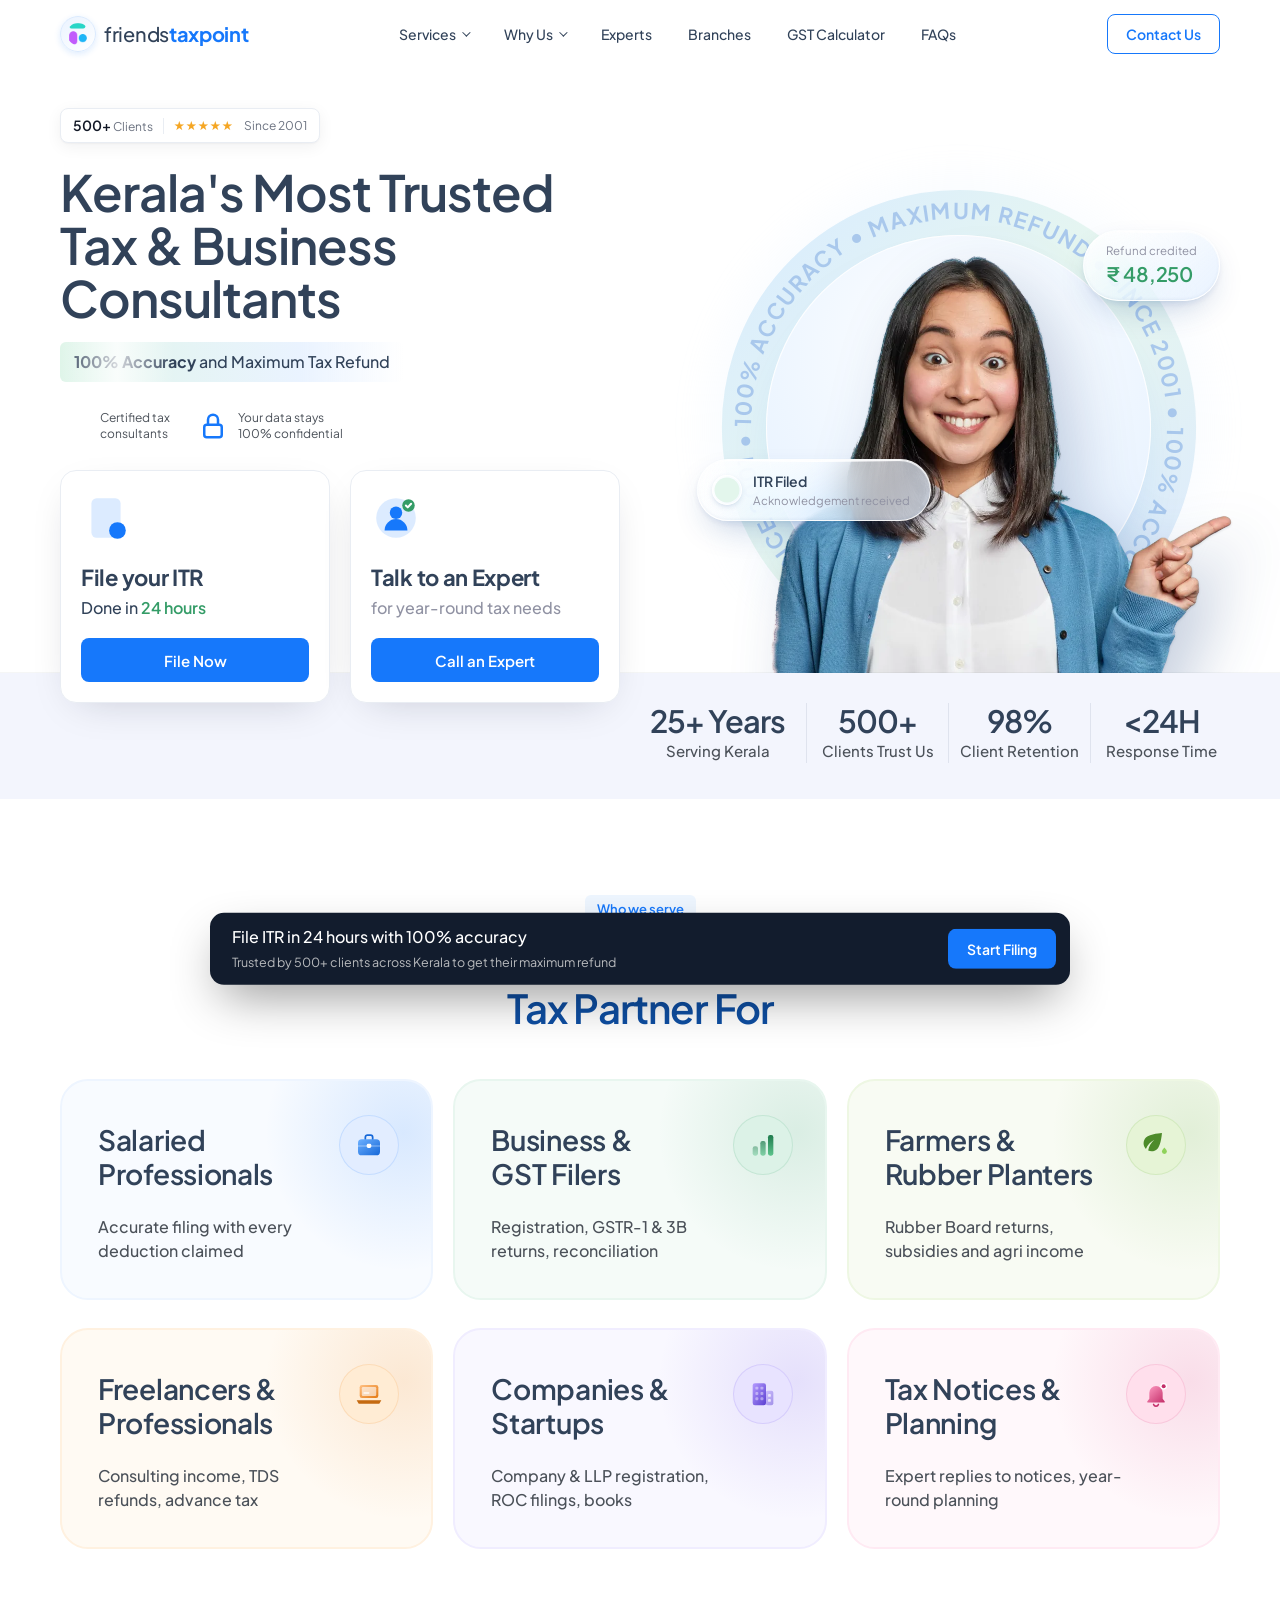
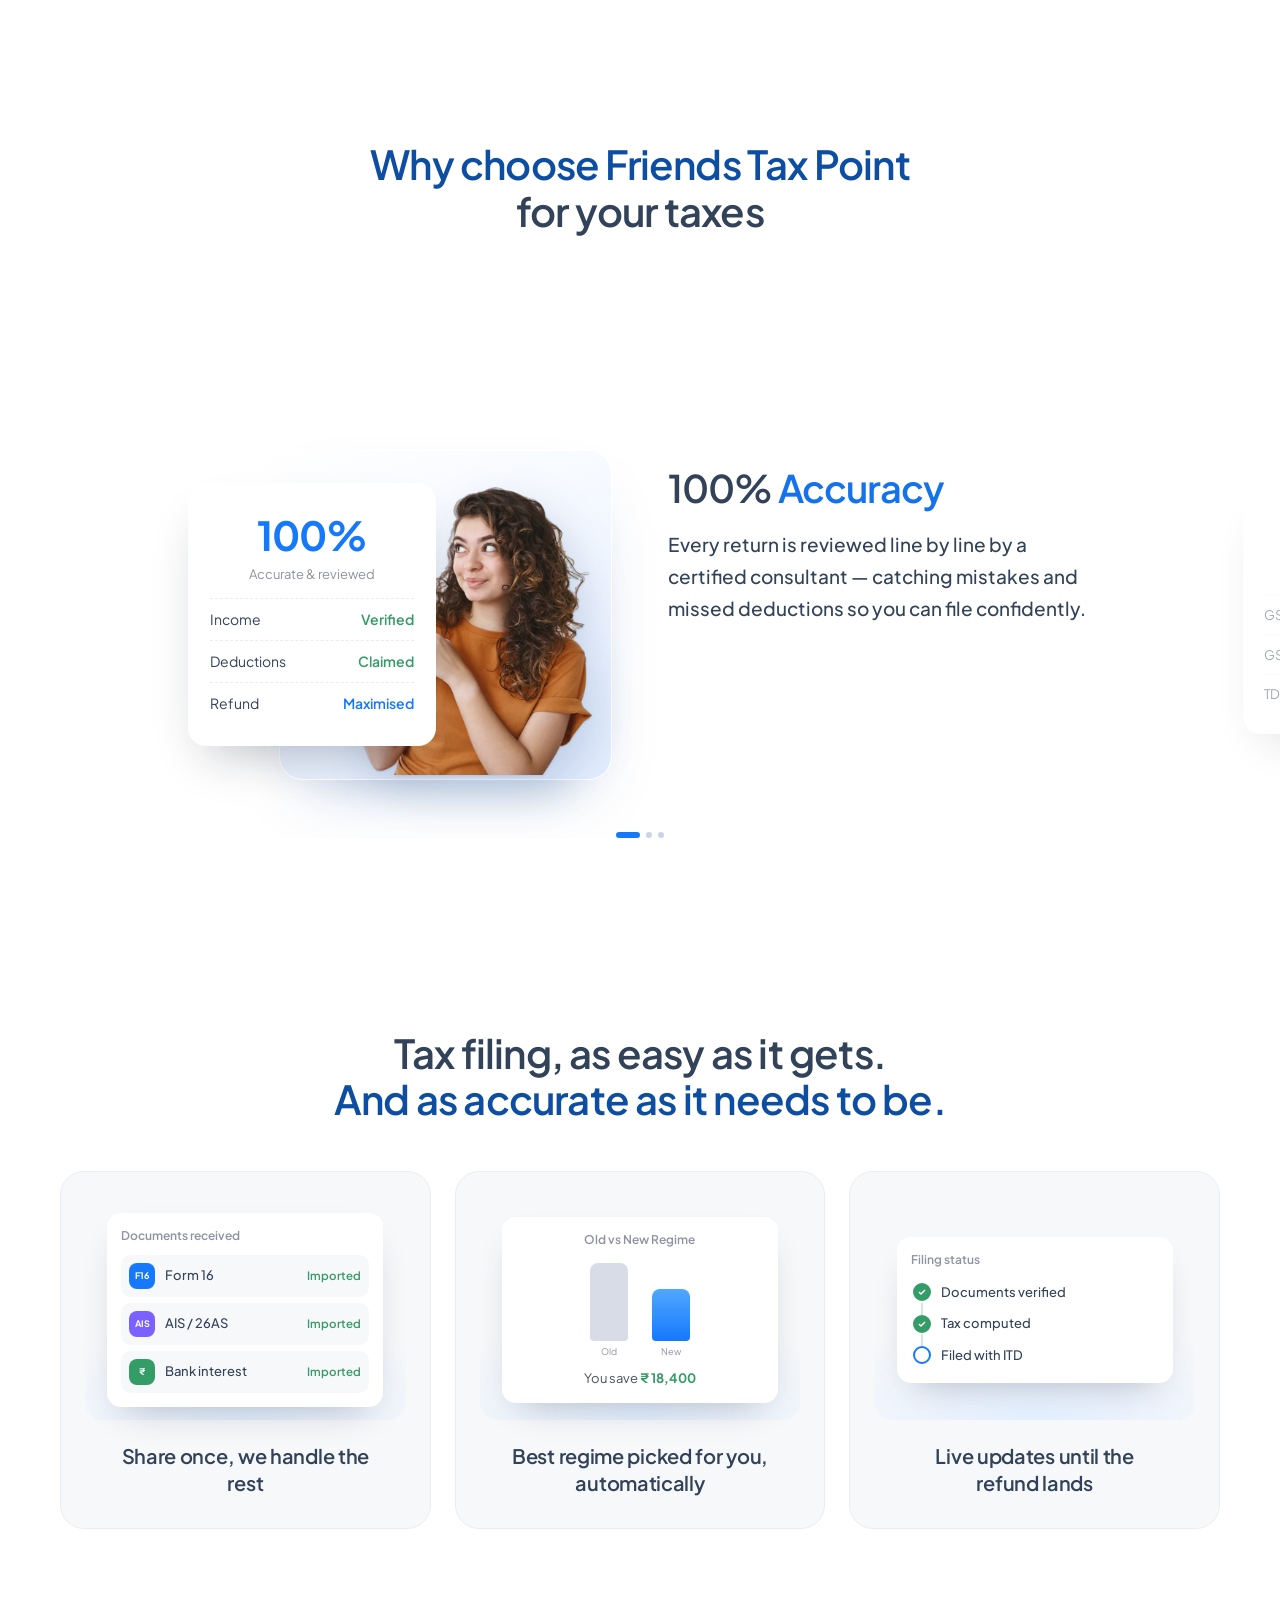
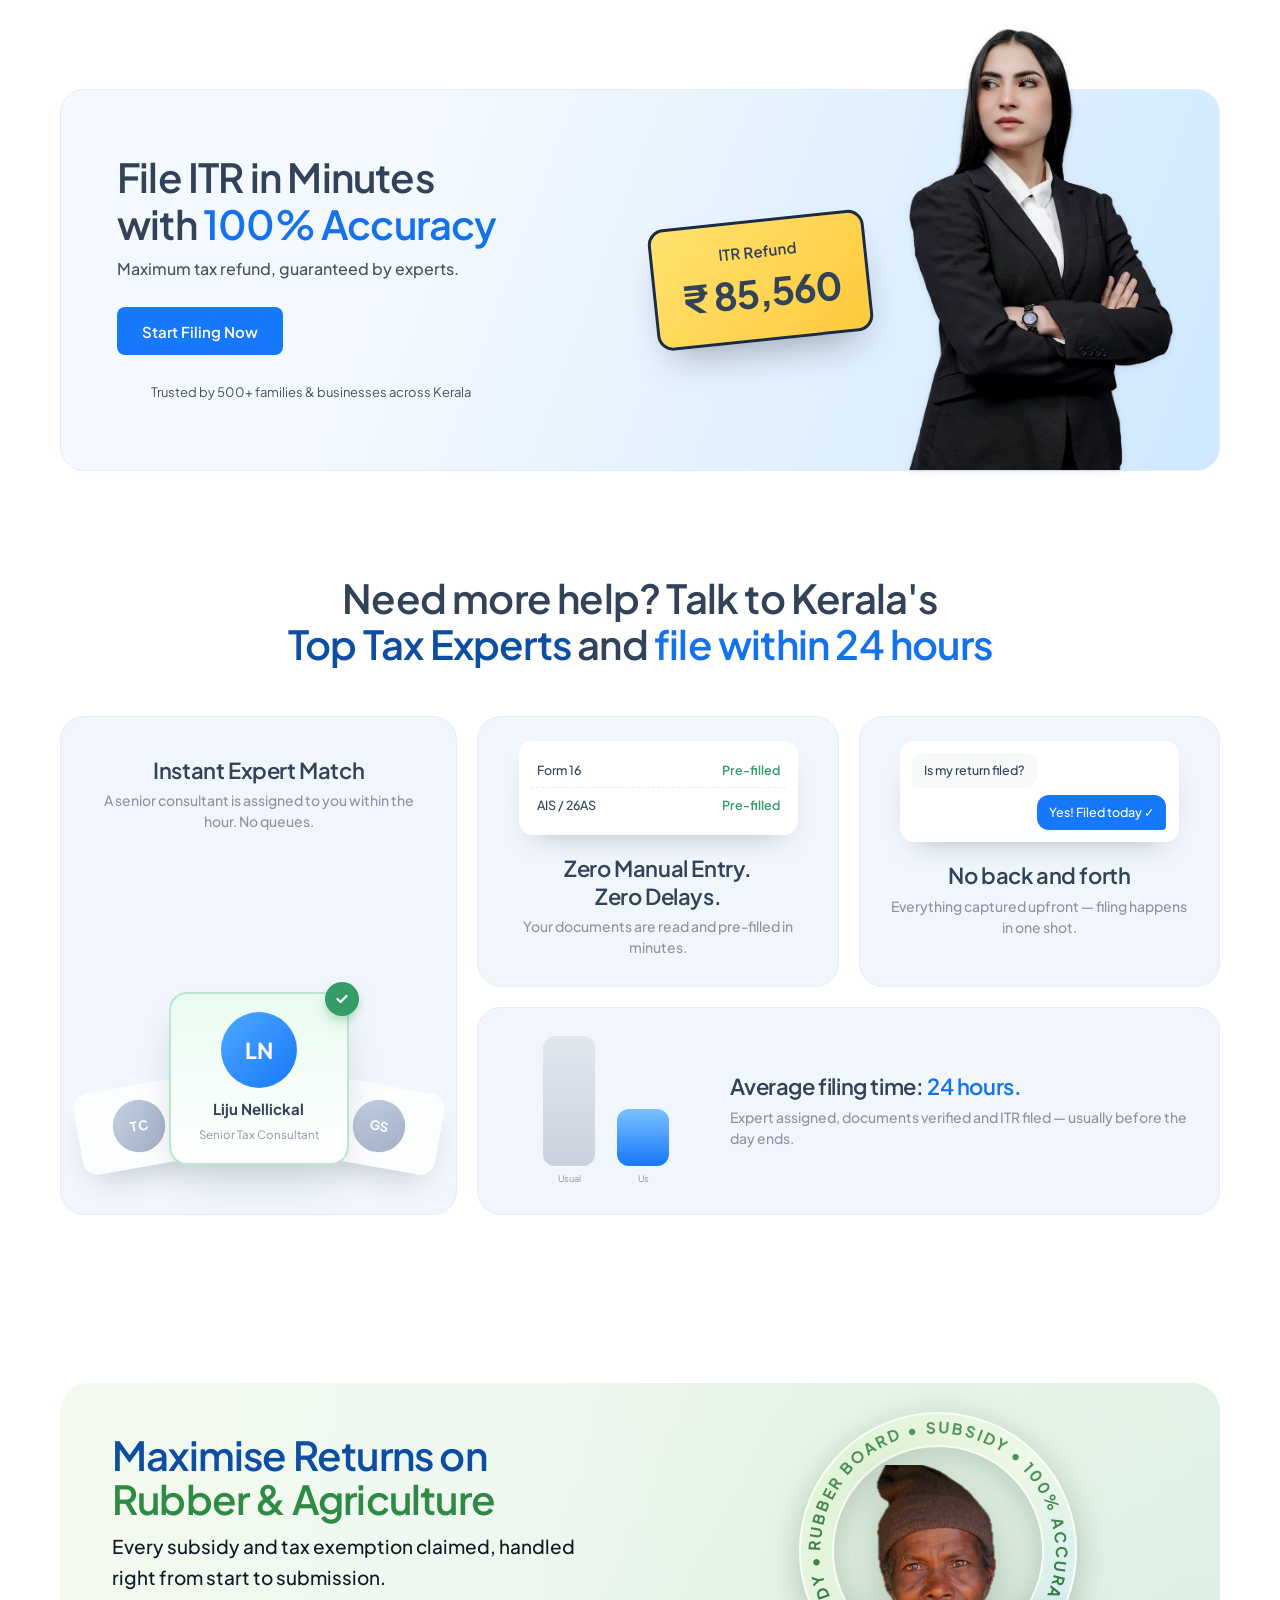
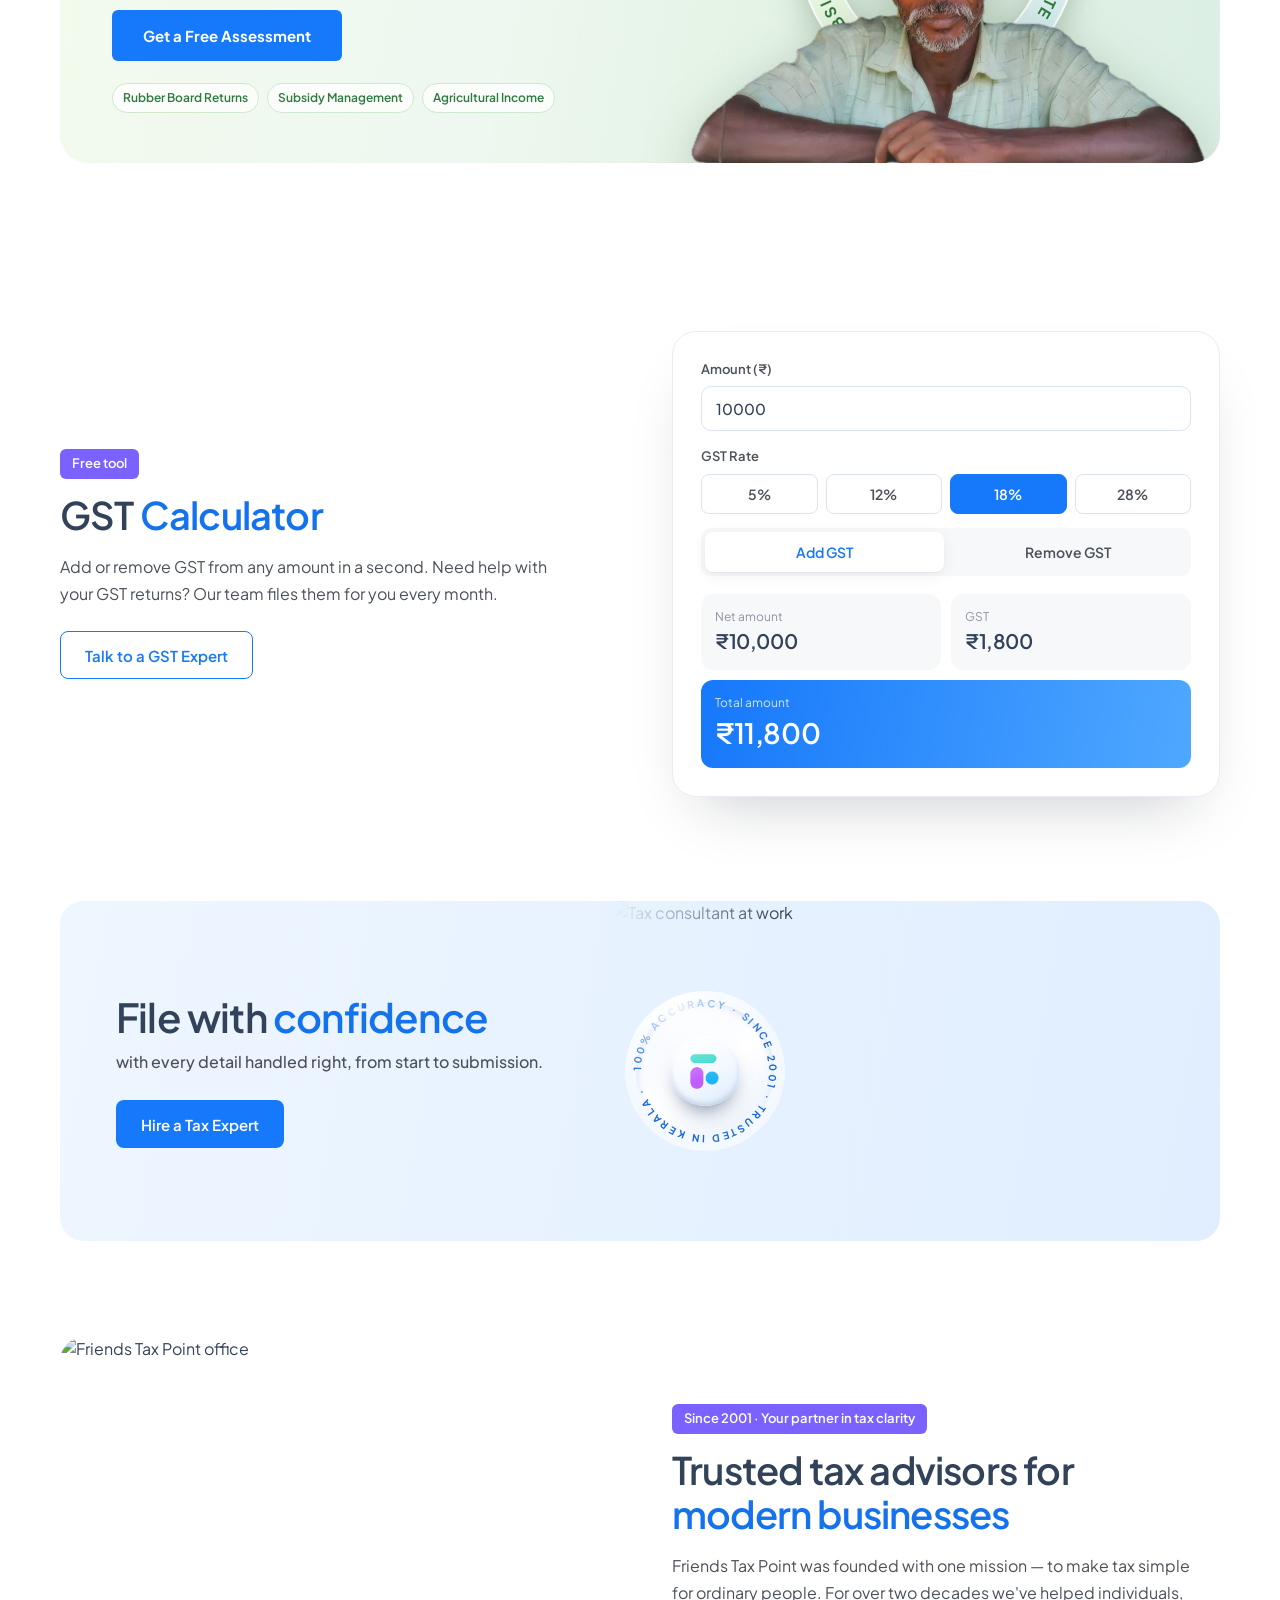
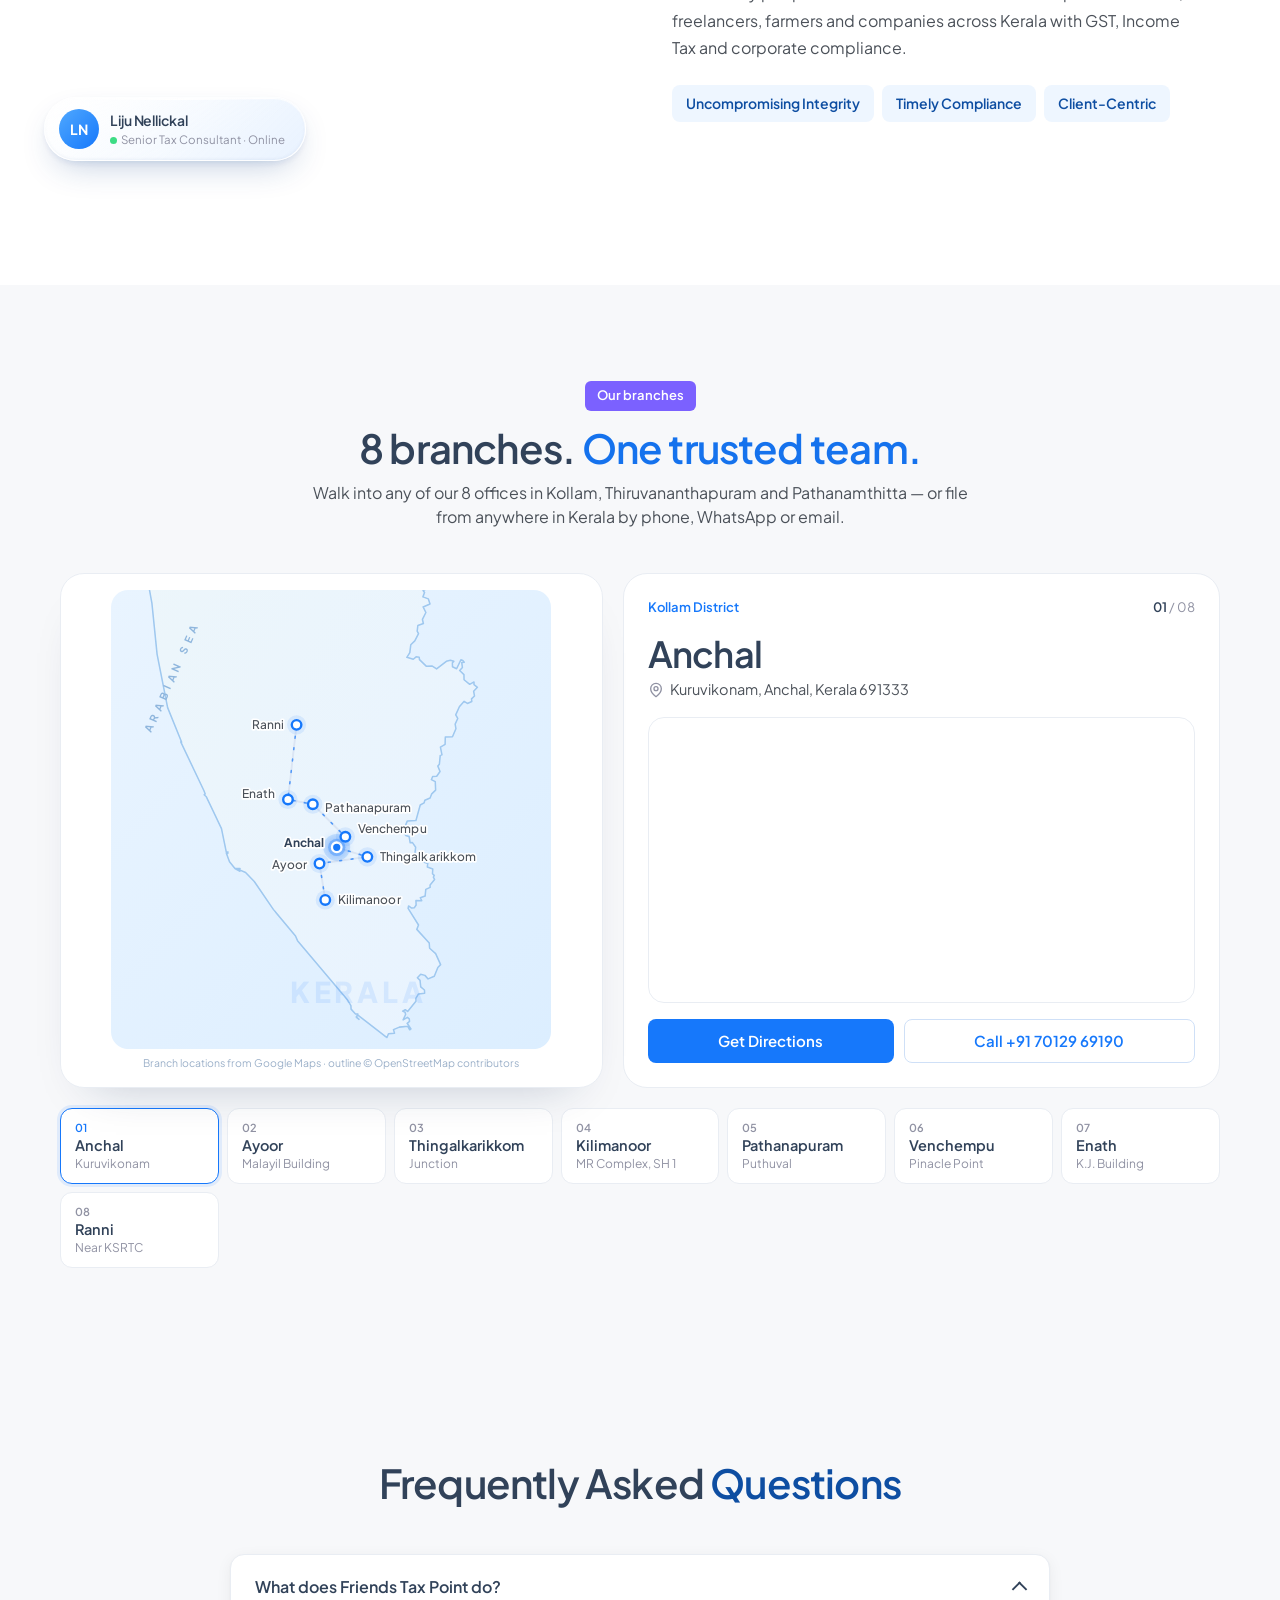
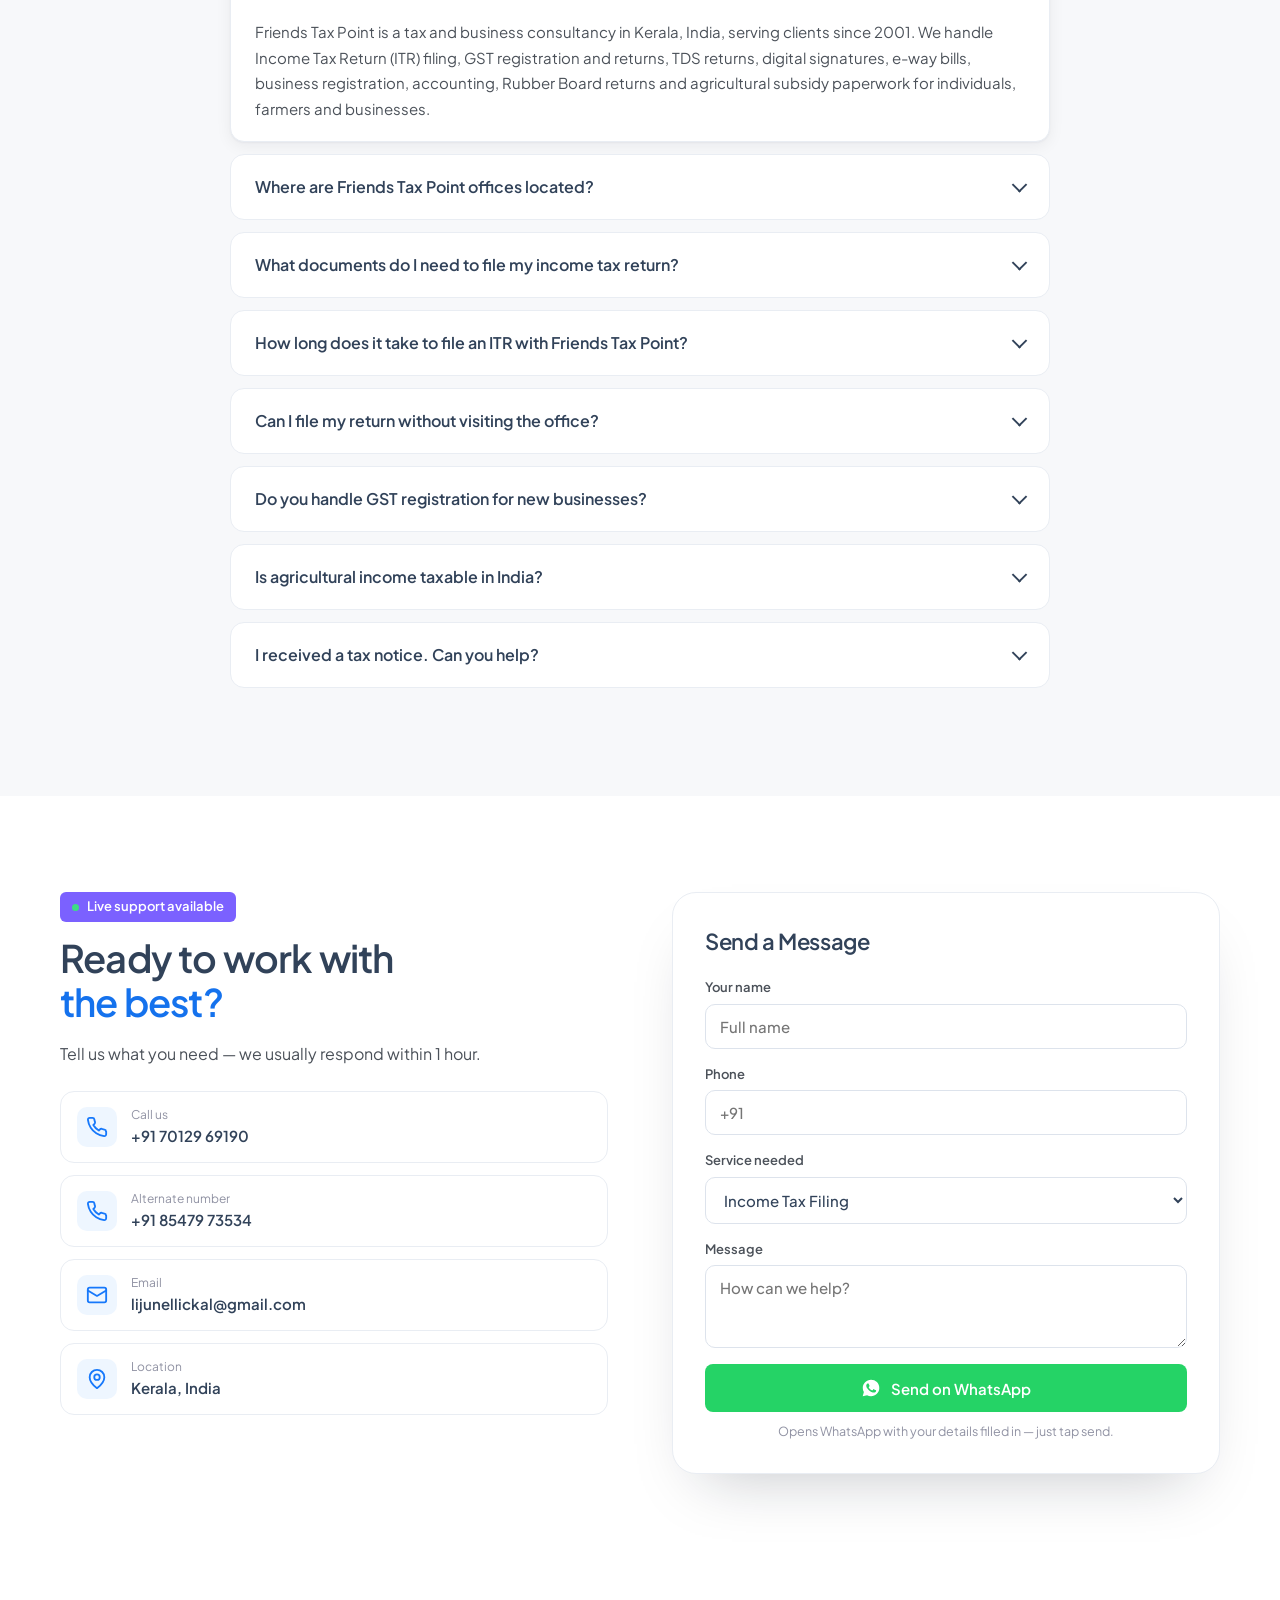
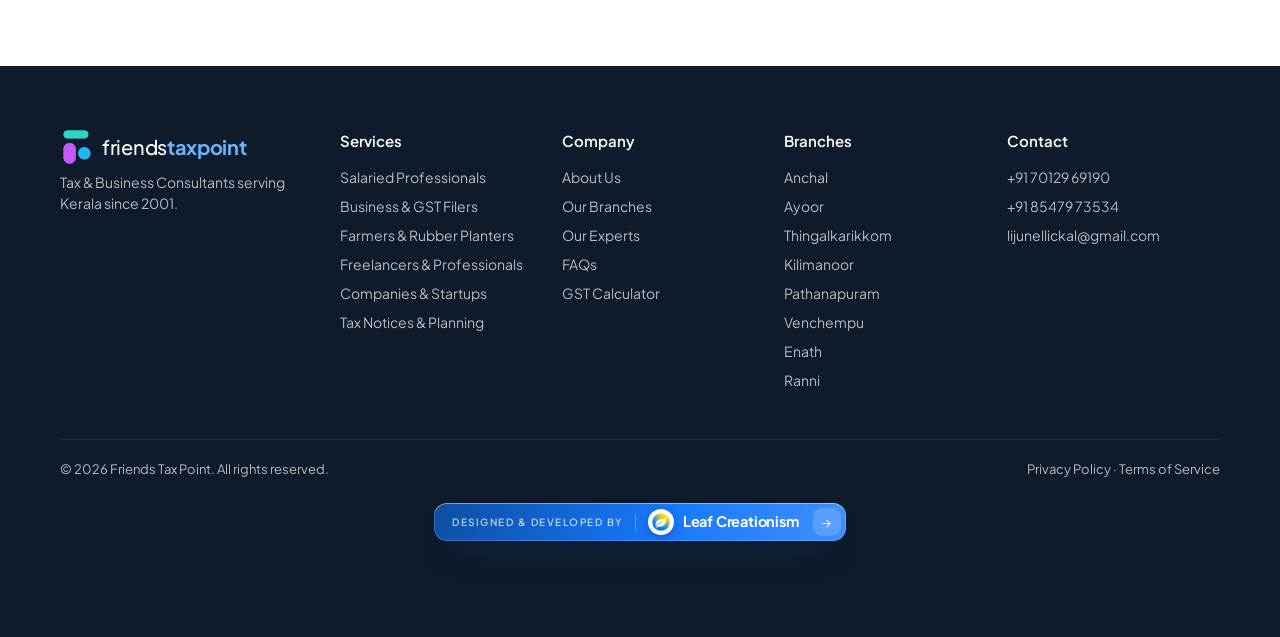
==== commit 48d040be: "Blend the Why-choose section, refine the footer credit badge and sharpen the logo - #why loses its g" ====
--- a/index.html
+++ b/index.html
@@ -44,7 +44,7 @@
   <link rel="preconnect" href="https://images.unsplash.com" />
   <link rel="preload" as="image" href="images/hero-person.webp" type="image/webp" fetchpriority="high" />
   <link href="https://fonts.googleapis.com/css2?family=Plus+Jakarta+Sans:wght@400;500;600;700&display=swap" rel="stylesheet" />
-  <link rel="stylesheet" href="styles.css?v=48d040b" />
+  <link rel="stylesheet" href="styles.css?v=dev1795621410" />
   <link rel="alternate" type="text/plain" href="llms.txt" title="LLM-readable summary" />
 
   <!-- Structured data (SEO / AEO / GEO) -->
@@ -1291,6 +1291,6 @@
   <a href="#contact" class="btn btn--primary btn--sm pulse">Start Filing <span class="streak"></span></a>
 </div>
 
-<script src="script.js?v=48d040b"></script>
+<script src="script.js?v=dev1795621410"></script>
 </body>
 </html>
--- a/styles.css
+++ b/styles.css
@@ -137,10 +137,16 @@
 
 }
 .chip {
-  position: absolute; z-index: 3; display: flex; align-items: center; gap: 10px; padding: 10px 14px;
-  background: linear-gradient(135deg, #ffffff 0%, #f2f8ff 55%, #e6f1ff 100%);
-  border: 1px solid #dbeafe; border-radius: 12px;
-  box-shadow: 0 16px 40px -14px rgba(22, 80, 160, .22), inset 0 1px 0 #fff; font-size: 14px;
+  position: absolute; z-index: 3; display: flex; align-items: center; gap: 11px; padding: 11px 20px 11px 14px;
+  border-radius: 999px; font-size: 14px; isolation: isolate;
+  background: linear-gradient(135deg, rgba(255, 255, 255, .86) 0%, rgba(240, 247, 255, .66) 52%, rgba(225, 238, 255, .74) 100%);
+  -webkit-backdrop-filter: blur(18px) saturate(185%); backdrop-filter: blur(18px) saturate(185%);
+  border: 1px solid rgba(255, 255, 255, .85);
+  box-shadow:
+    0 14px 34px -12px rgba(22, 70, 140, .3),
+    0 3px 8px -3px rgba(22, 70, 140, .16),
+    inset 0 1px 1px rgba(255, 255, 255, 1),
+    inset 0 -1px 3px rgba(22, 70, 140, .07);
   animation: float 6s ease-in-out infinite;
 }
 .chip b { display: block; font-weight: 600; }
@@ -211,6 +217,13 @@
 .ai-bars .b { transform-box: fill-box; transform-origin: bottom; animation: grow 2.8s var(--ease) infinite; }
 .ai-bars .b2 { animation-delay: .2s; } .ai-bars .b3 { animation-delay: .4s; }
 @keyframes grow { 0% { transform: scaleY(.2); } 40%, 80% { transform: scaleY(1); } 100% { transform: scaleY(.2); } }
+/* agriculture: leaf sways, latex drop swells */
+.ai-eco .sway { transform-origin: 14px 36px; animation: sway 3.4s ease-in-out infinite; }
+.ai-eco .latex { transform-box: fill-box; transform-origin: 50% 0; animation: swell 3s ease-in-out infinite; }
+@keyframes swell {
+  0%, 100% { transform: scale(.72); opacity: .8; }
+  45% { transform: scale(1); opacity: 1; }
+}
 /* leaf sway */
 .ai-leaf .sway { transform-origin: 24px 42px; animation: sway 3.2s ease-in-out infinite; }
 @keyframes sway { 0%, 100% { transform: rotate(-6deg); } 50% { transform: rotate(6deg); } }
@@ -932,7 +945,7 @@
 
 /* ---------- Header logo: small icon in a coin-flipping circle ---------- */
 .header .logo img {
-  width: 36px; height: 36px; padding: 8px; box-sizing: border-box; object-fit: contain;
+  width: 36px; height: 36px; padding: 6px; box-sizing: border-box; object-fit: contain;
   border-radius: 50%; background: linear-gradient(145deg, #eaf3ff, #ffffff); border: 1px solid #dbeafe;
   box-shadow: 0 2px 6px rgba(22, 120, 251, .14);
   transform-style: preserve-3d; backface-visibility: visible;
@@ -1028,6 +1041,7 @@
 .svc-hero h1 { font-size: clamp(28px, 3.6vw, 44px); line-height: 1.12; letter-spacing: -1px; margin-bottom: 14px; }
 .svc-hero .lead { font-size: 18px; line-height: 1.65; max-width: 620px; margin-bottom: 26px; }
 .svc-hero__cta { display: flex; flex-wrap: wrap; gap: 12px; }
+.svc-hero__cta .btn { white-space: nowrap; padding: 0 20px; }
 .svc-hero__note { margin-top: 18px; font-size: 13.5px; color: var(--grey); }
 .svc-hero__icon { width: 132px; height: 132px; border-radius: 50%; display: grid; place-items: center; background: var(--c-ic); flex-shrink: 0; }
 .svc-hero__icon svg { width: 68px; height: 68px; stroke: none; overflow: visible; }
@@ -1071,7 +1085,9 @@
 @media (max-width: 640px) {
   .svc-hero { padding: 24px 0 40px; }
   .svc-hero .lead { font-size: 16px; }
-  .svc-hero__cta .btn { flex: 1; min-width: 150px; }
+  .svc-hero__cta .btn { flex: 1; min-width: 0; font-size: 13.5px; padding: 0 12px; }
+  .svc-hero__cta .btn--wa { gap: 8px; }
+  .svc-hero__cta .btn--wa .wa-ico { width: 18px; height: 18px; }
   .inc-grid b { font-size: 15px; }
   .rel-grid { grid-template-columns: 1fr 1fr; gap: 10px; }
   .rel-card { min-height: 112px; padding: 14px; }
@@ -1183,18 +1199,52 @@
 @media (max-width: 640px) { .kmap__credit { font-size: 10px; } }
 
 /* ---------- Footer credit: Leaf Creationism ---------- */
-.credit {
-  display: inline-flex; align-items: center; justify-content: center; gap: 9px; flex-wrap: wrap;
-  margin: 20px auto 0; padding: 0; width: fit-content; max-width: 100%;
-}
-.credit__shine { display: none; }
-.credit__label { font-size: 13px; color: #8d99a8; }
-.credit__brand { display: inline-flex; align-items: center; gap: 7px; font-size: 14px; font-weight: 600; color: var(--blue); transition: color .25s; }
-.credit:hover .credit__brand { color: #6bb5ff; }
-.credit__leaf { width: 18px; height: 18px; flex-shrink: 0; border-radius: 50%; display: block; }
-.credit__go { font-style: normal; color: var(--blue); font-size: 14px; transition: transform .3s var(--ease); }
-.credit:hover .credit__go { transform: translateX(3px); }
-@media (max-width: 640px) { .credit { gap: 6px; margin-top: 16px; } .credit__label { font-size: 12px; } .credit__brand { font-size: 13.5px; } }
+a.credit {
+  position: relative; overflow: hidden; isolation: isolate;
+  display: flex; align-items: center; justify-content: center; gap: 12px; white-space: nowrap;
+  margin: 24px auto 0; padding: 5px 5px 5px 18px; width: fit-content; max-width: 100%;
+  border-radius: 13px; text-decoration: none;
+  background: linear-gradient(104deg, #0e4ea2 0%, #1678fb 55%, #3f90fd 100%);
+  box-shadow:
+    0 16px 34px -18px rgba(22, 120, 251, .95),
+    inset 0 0 0 1px rgba(255, 255, 255, .17),
+    inset 0 1px 0 rgba(255, 255, 255, .32);
+  transition: transform .3s var(--ease), box-shadow .3s;
+}
+a.credit:hover { transform: translateY(-2px); box-shadow: 0 22px 40px -18px rgba(22, 120, 251, 1), inset 0 0 0 1px rgba(255, 255, 255, .28), inset 0 1px 0 rgba(255, 255, 255, .4); }
+.credit__shine {
+  display: block; position: absolute; top: 0; left: -70px; width: 46px; height: 100%; z-index: -1; pointer-events: none;
+  background: linear-gradient(100deg, transparent, rgba(255, 255, 255, .5), transparent); transform: skewX(-20deg);
+  animation: streak 4s ease-in-out infinite;
+}
+.credit__label {
+  display: inline-flex; align-items: center; gap: 12px;
+  font-size: 10px; font-weight: 600; letter-spacing: .15em; text-transform: uppercase; color: rgba(255, 255, 255, .72);
+}
+.credit__label::after { content: ""; width: 1px; height: 17px; border-radius: 1px; background: rgba(255, 255, 255, .3); }
+.credit__brand { display: inline-flex; align-items: center; gap: 9px; font-size: 14.5px; font-weight: 700; letter-spacing: -.2px; color: #fff; }
+.credit__leaf {
+  width: 26px; height: 26px; flex-shrink: 0; box-sizing: border-box; padding: 3px; border-radius: 50%;
+  background: #fff; box-shadow: 0 2px 8px -2px rgba(4, 28, 62, .5); display: block; object-fit: contain;
+}
+.credit__go {
+  display: grid; place-items: center; width: 28px; height: 28px; flex-shrink: 0; margin-left: 2px;
+  border-radius: 9px; background: rgba(255, 255, 255, .16); color: #fff; font-style: normal; font-size: 13px; line-height: 1;
+  transition: background .3s, transform .3s var(--ease);
+}
+.credit:hover .credit__go { background: rgba(255, 255, 255, .3); transform: translateX(3px); }
+@media (max-width: 640px) {
+  a.credit { gap: 9px; padding: 4px 4px 4px 12px; border-radius: 12px; margin-top: 20px; }
+  .credit__label { font-size: 8.5px; letter-spacing: .09em; gap: 9px; }
+  .credit__label::after { height: 14px; }
+  .credit__brand { font-size: 12.5px; gap: 6px; }
+  .credit__leaf { width: 22px; height: 22px; padding: 2.5px; }
+  .credit__go { width: 24px; height: 24px; border-radius: 8px; font-size: 11.5px; margin-left: 0; }
+}
+@media (max-width: 374px) {
+  .credit__label { font-size: 8px; letter-spacing: .04em; }
+  .credit__brand { font-size: 12px; }
+}
 
 /* ---------- "Why choose" slides: larger on desktop ---------- */
 @media (min-width: 1025px) {
@@ -1209,3 +1259,22 @@
   .pslide__text h3 { font-size: clamp(28px, 3vw, 38px); margin-bottom: 18px; }
   .pslide__text p { font-size: 19px; }
 }
+
+/* ---------- Hero chips: glass capsule ---------- */
+.chip::before {
+  content: ""; position: absolute; inset: 0; border-radius: inherit; z-index: -1; pointer-events: none;
+  background: linear-gradient(152deg, rgba(255, 255, 255, .72) 0%, rgba(255, 255, 255, .12) 42%, rgba(255, 255, 255, 0) 70%);
+}
+.chip::after {
+  content: ""; position: absolute; left: 14%; right: 14%; top: 1px; height: 1px; border-radius: 999px; pointer-events: none;
+  background: linear-gradient(90deg, transparent, rgba(255, 255, 255, 1), transparent);
+}
+.chip svg { width: 30px; height: 30px; border-radius: 50%; flex-shrink: 0;
+  box-shadow: 0 2px 6px -2px rgba(22, 70, 140, .28), inset 0 0 0 1px rgba(255, 255, 255, .9); }
+.chip b { letter-spacing: -.1px; }
+.chip--b { padding: 11px 22px; }
+.chip--b b { letter-spacing: -.3px; }
+@media (max-width: 640px) {
+  .chip { padding: 8px 16px 8px 11px; gap: 8px; }
+  .chip--b { padding: 8px 16px; }
+}
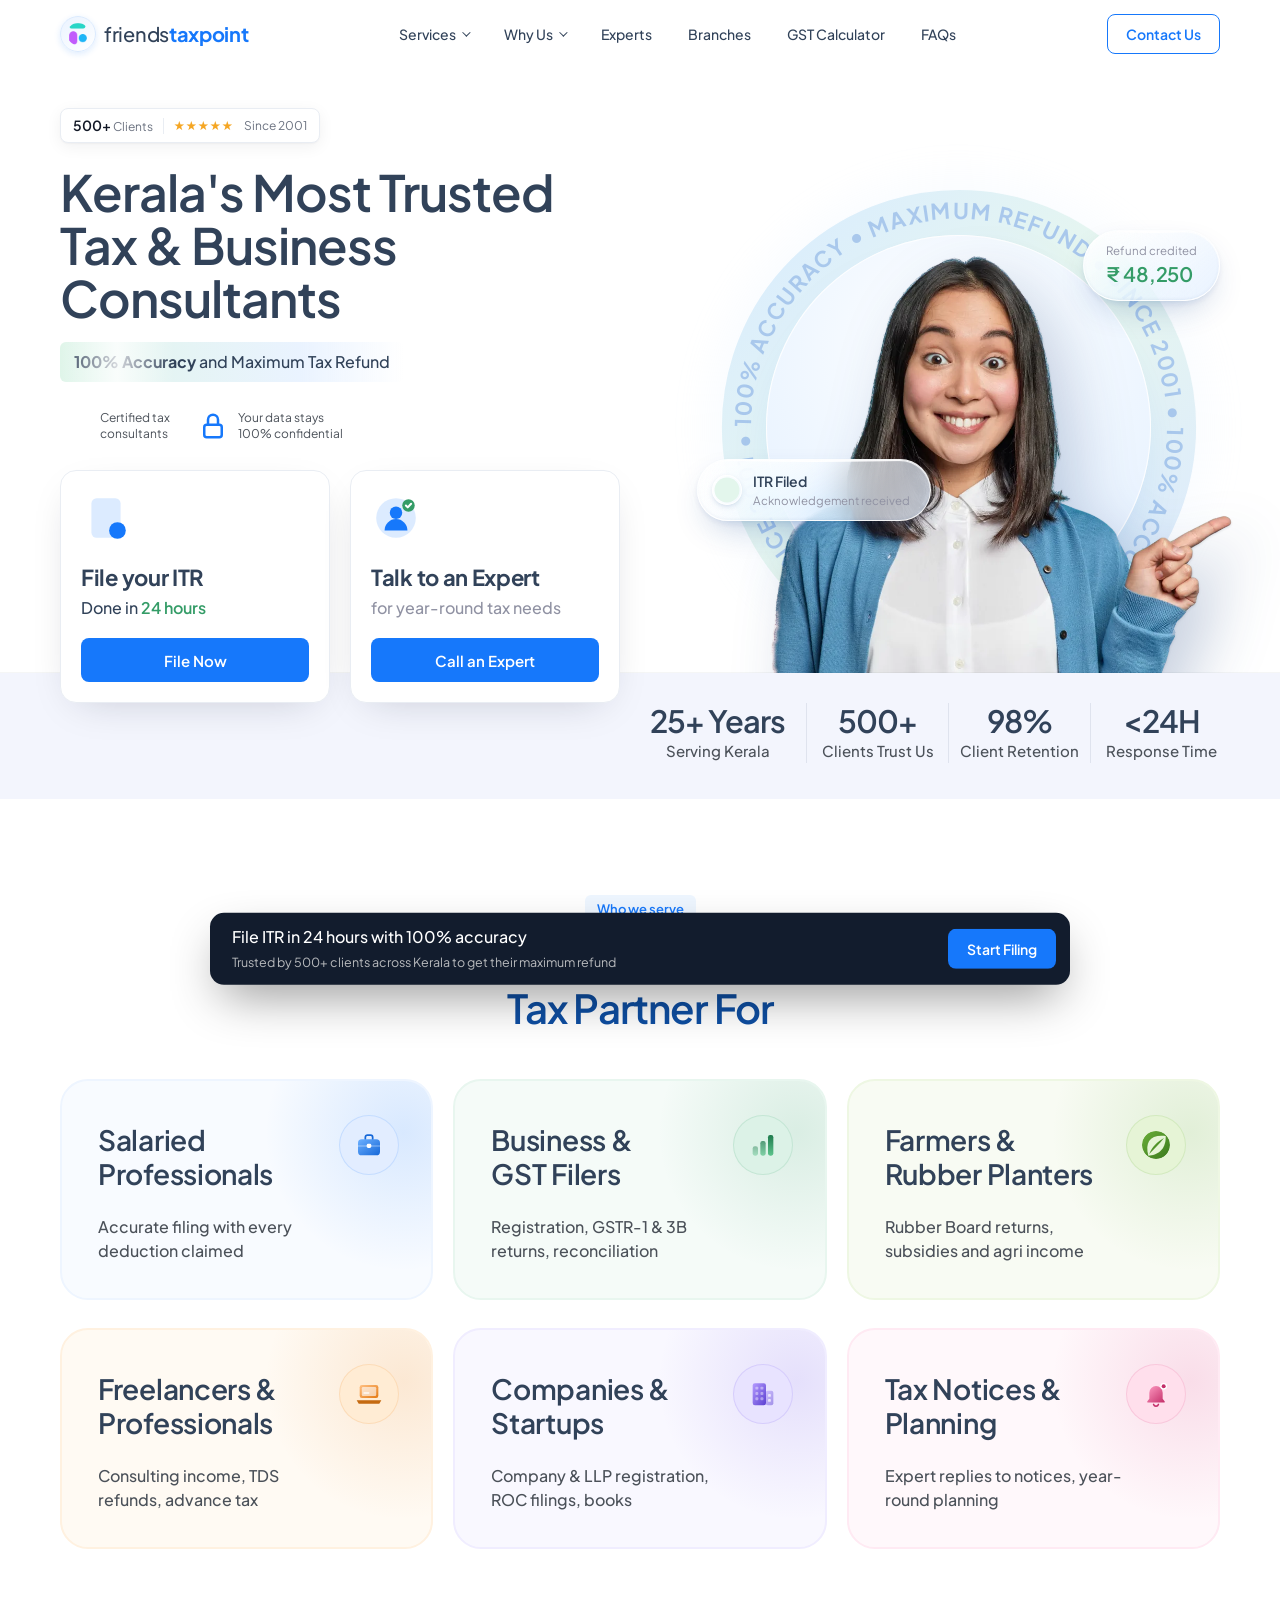
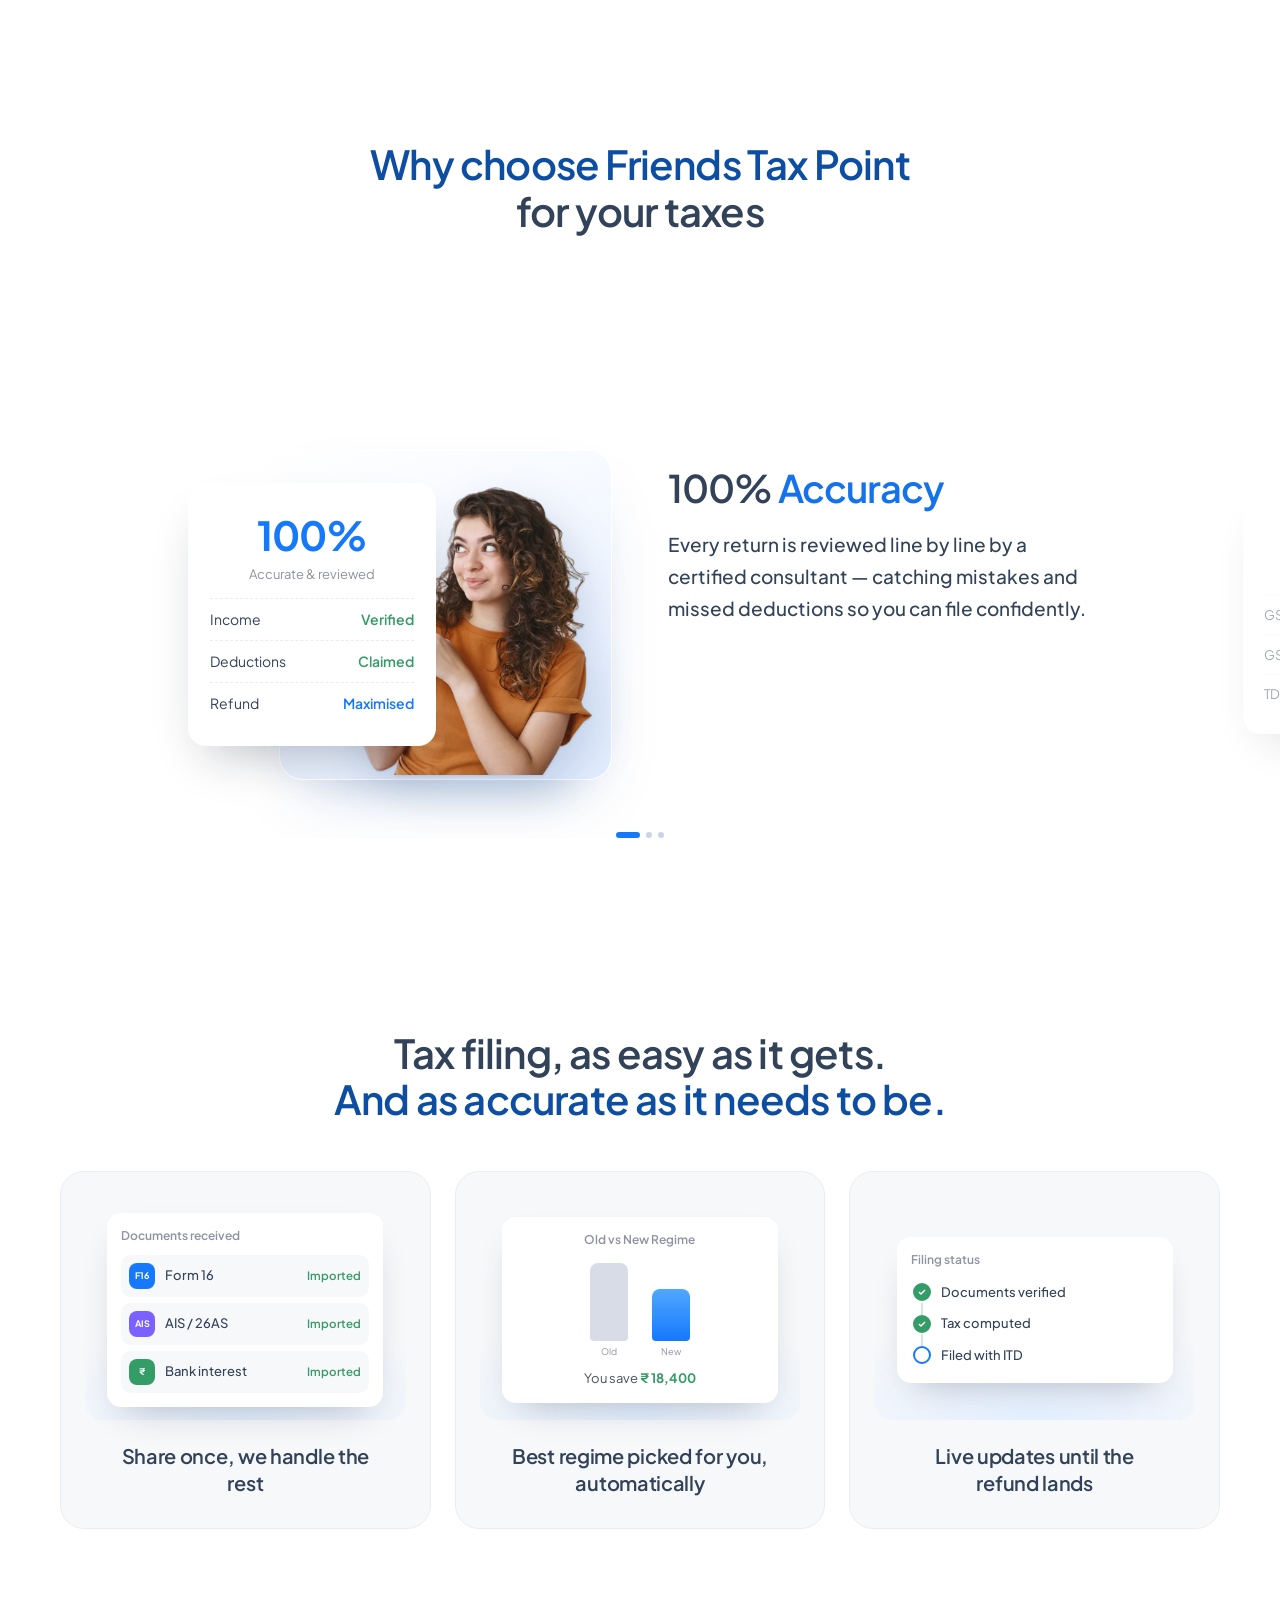
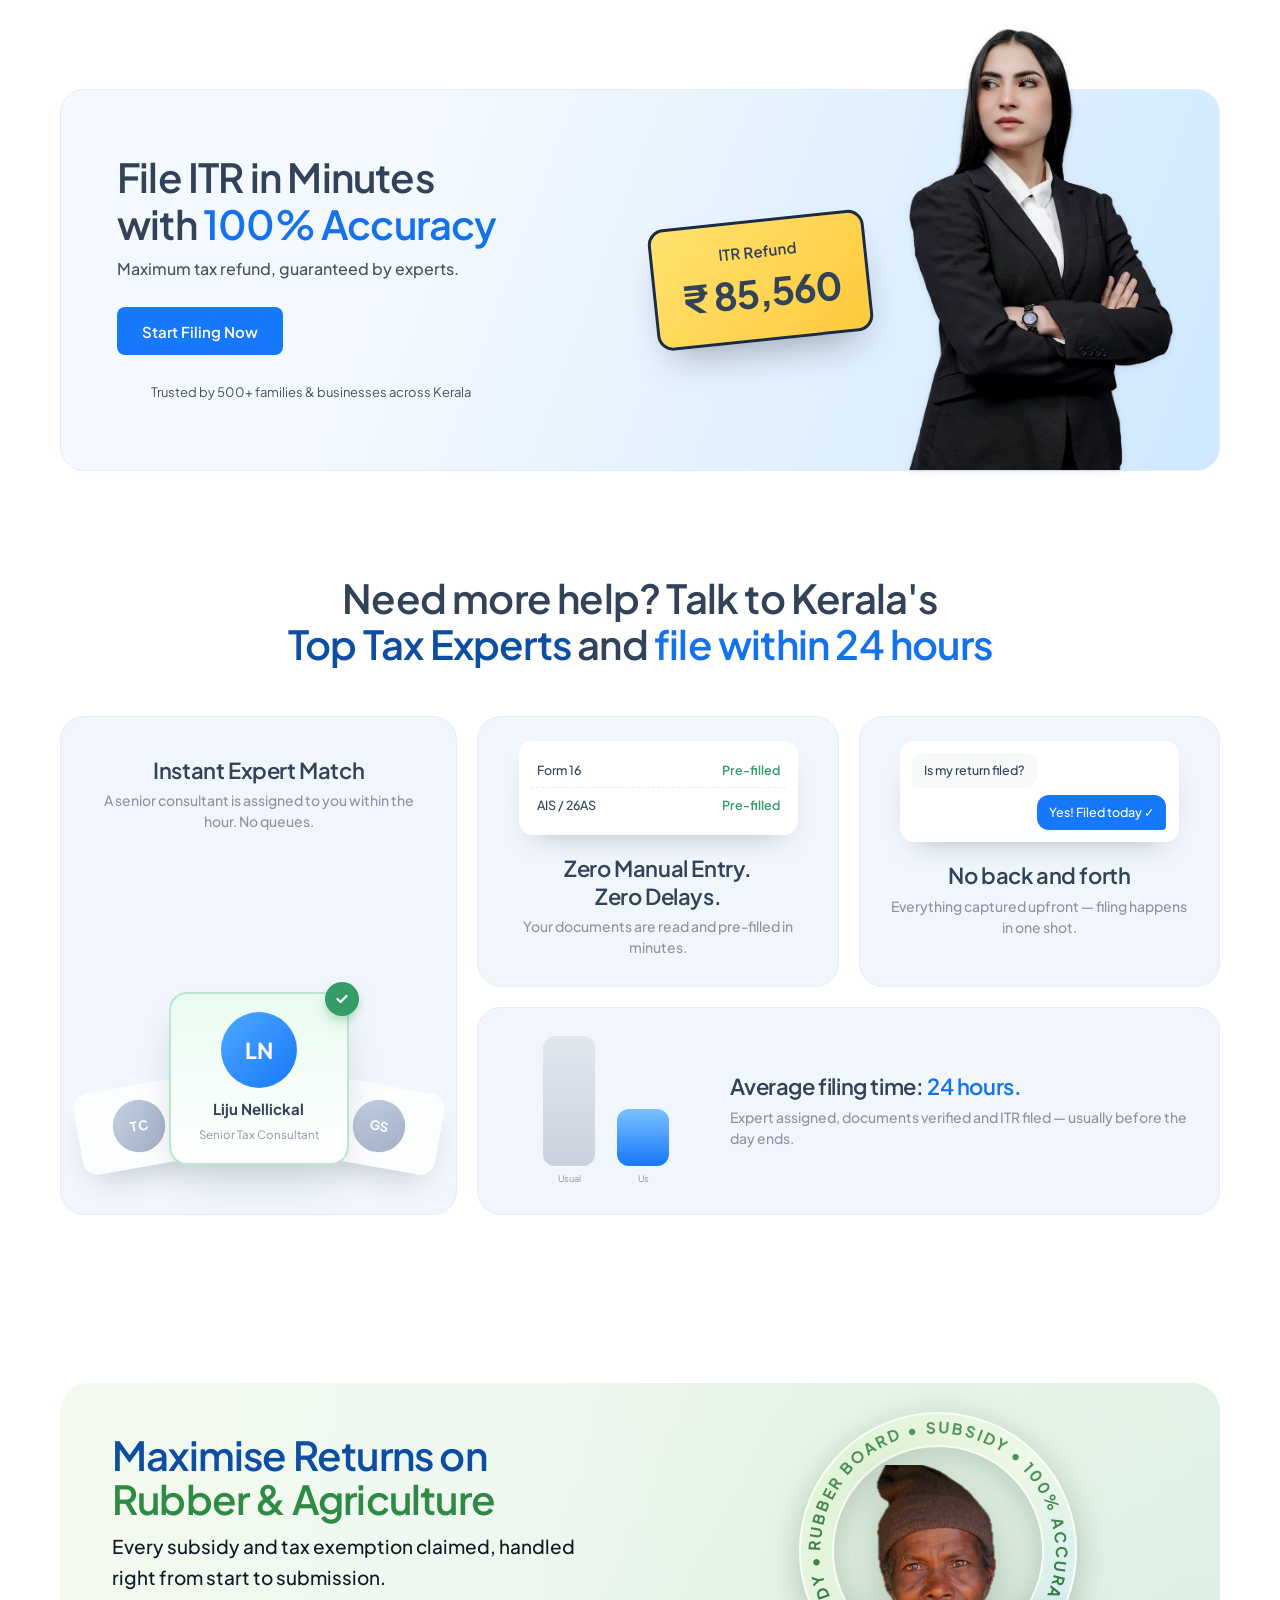
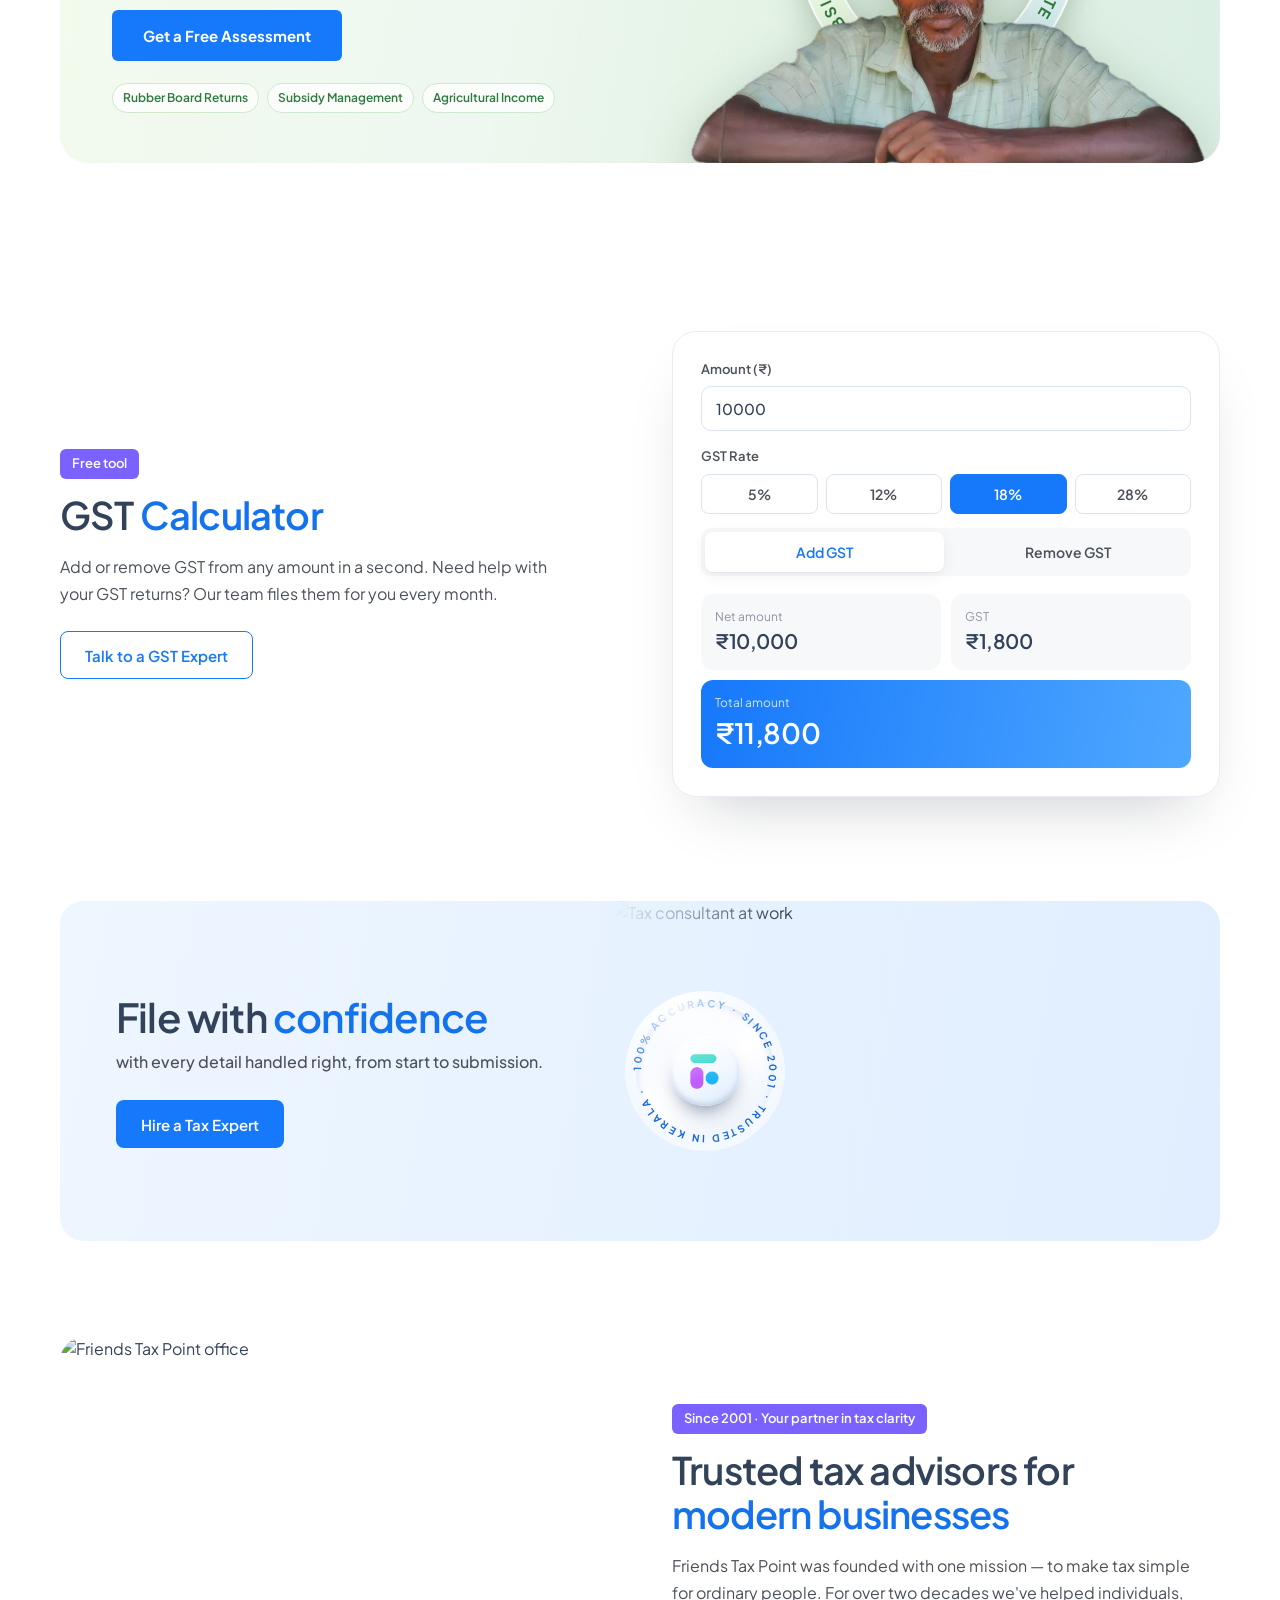
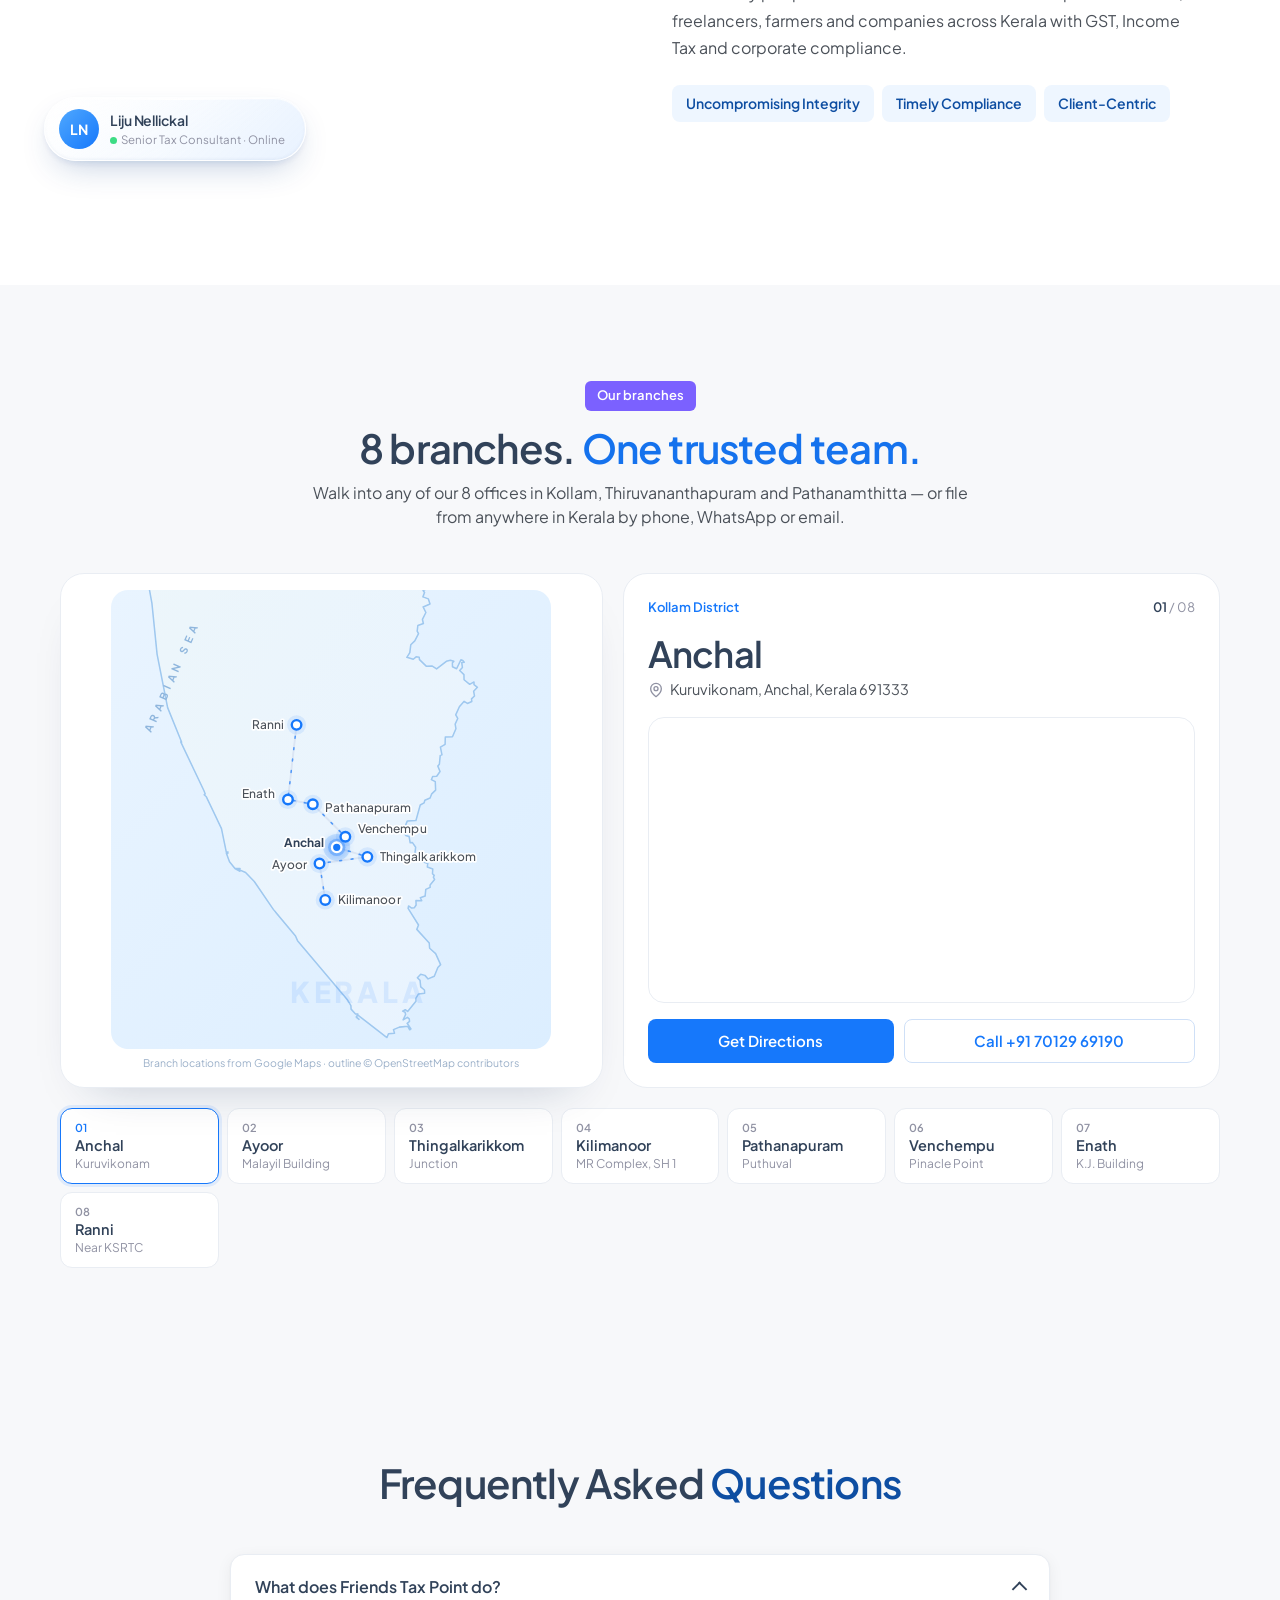
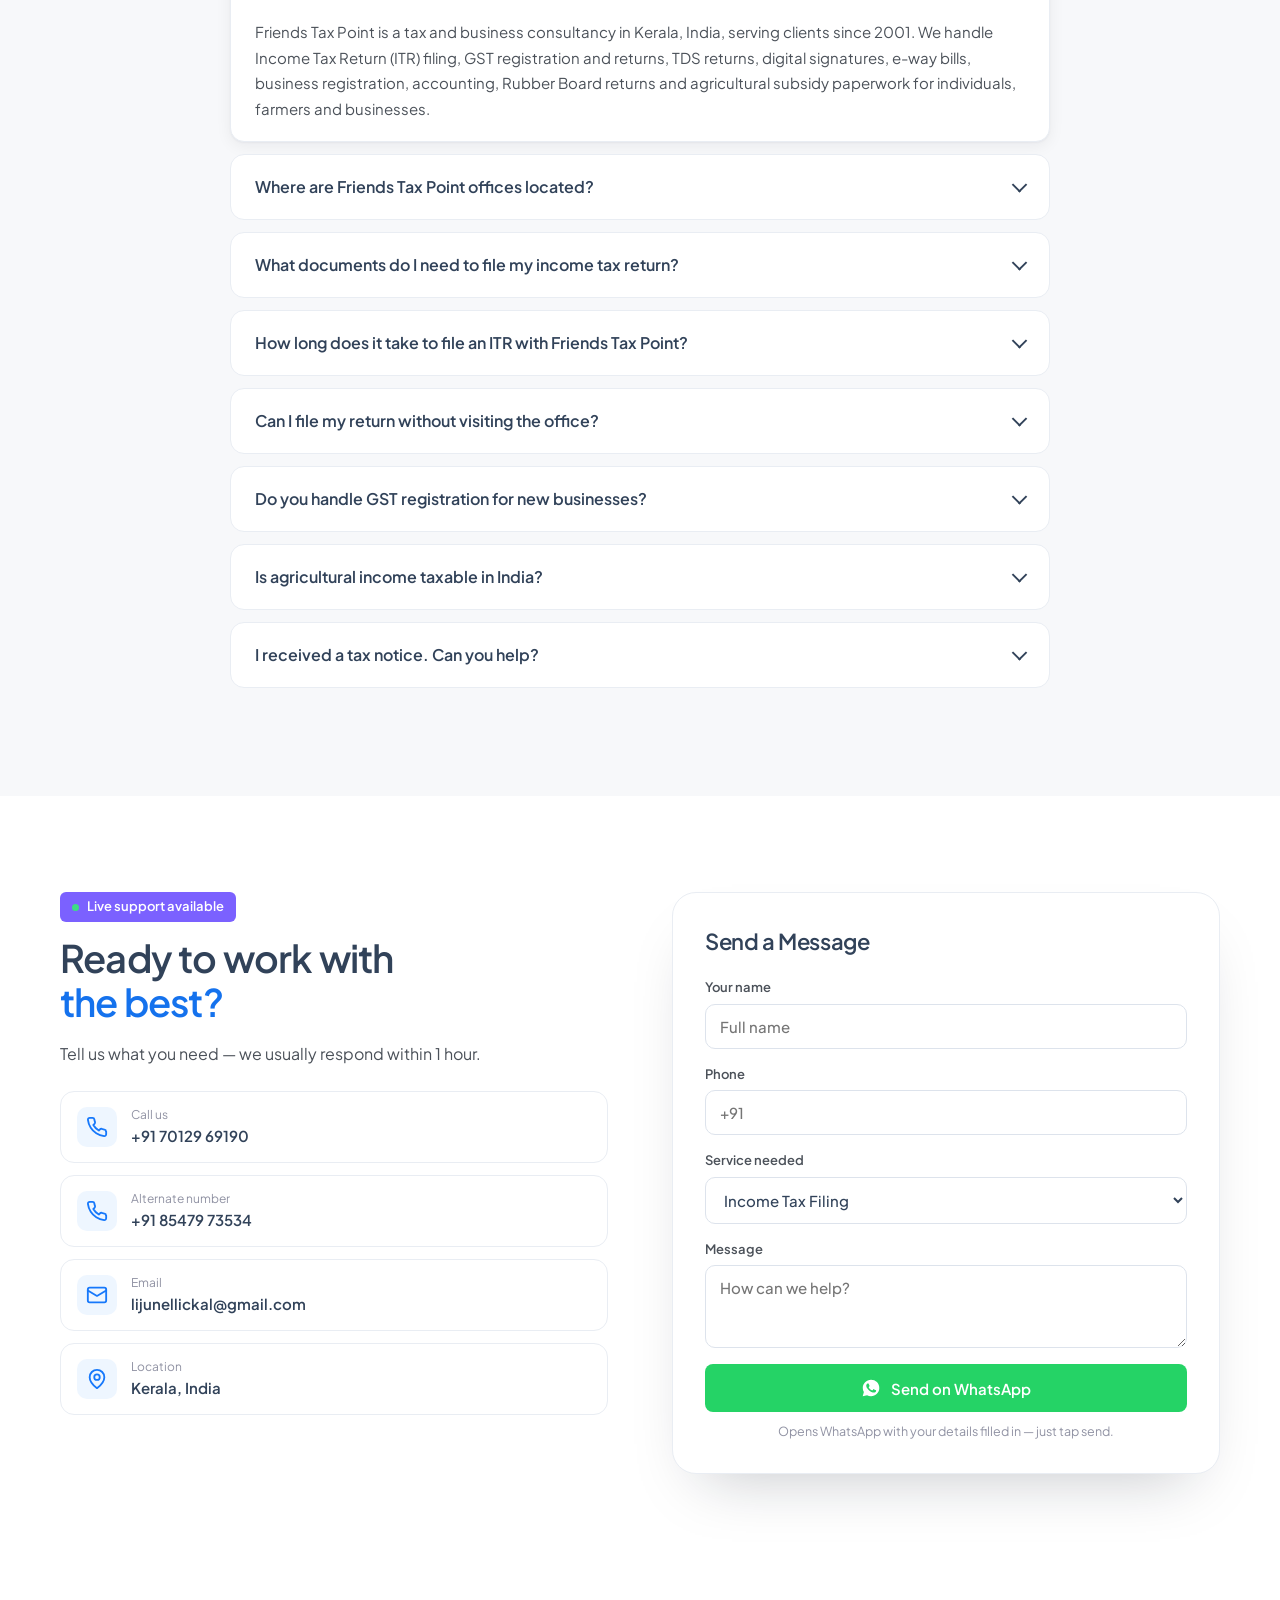
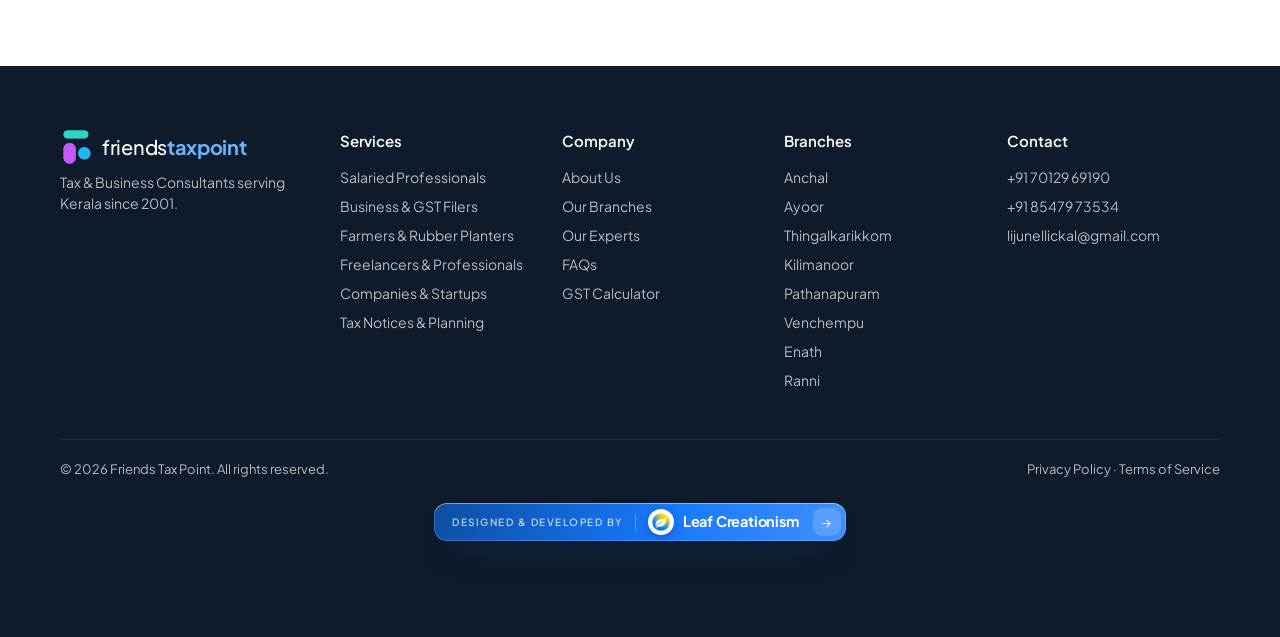
==== commit 2f74f5d5: "Bump asset version Co-Authored-By: Claude Opus 5 <noreply@anthropic.com>" ====
--- a/index.html
+++ b/index.html
@@ -44,7 +44,7 @@
   <link rel="preconnect" href="https://images.unsplash.com" />
   <link rel="preload" as="image" href="images/hero-person.webp" type="image/webp" fetchpriority="high" />
   <link href="https://fonts.googleapis.com/css2?family=Plus+Jakarta+Sans:wght@400;500;600;700&display=swap" rel="stylesheet" />
-  <link rel="stylesheet" href="styles.css?v=dev1795621410" />
+  <link rel="stylesheet" href="styles.css?v=02de1f4" />
   <link rel="alternate" type="text/plain" href="llms.txt" title="LLM-readable summary" />
 
   <!-- Structured data (SEO / AEO / GEO) -->
@@ -785,7 +785,7 @@
         <span class="pcard__hover"><b>View details</b><i>&#8594;</i></span>
       </a>
       <a href="services/rubber-board-agriculture.html" class="pcard p-lime reveal">
-        <span class="pcard__icon"><svg viewBox="0 0 48 48" class="ai ai-eco"><g transform="translate(-1.5 -1) scale(.86)"><g class="sway"><path d="M12.1 16.1c-5.46 5.46-5.46 14.3-.04 19.76 2.94-6.8 8.18-12.48 14.72-15.86-5.54 4.68-9.42 11.22-10.78 18.64 5.2 2.46 11.6 1.56 15.9-2.74C38.86 28.94 40 8 40 8S19.14 9.06 12.1 16.1z" fill="#4d8b2a"/></g></g><path class="latex" d="M36.6 27.6c2.4 2.8 3.7 4.5 3.7 6.1a3.7 3.7 0 0 1-7.4 0c0-1.6 1.3-3.3 3.7-6.1z" fill="#8fd25a"/></svg></span>
+        <span class="pcard__icon"><svg viewBox="0 0 48 48" class="ai ai-leafmark"><defs><linearGradient id="gMark" x1="0" y1="0" x2="1" y2="1"><stop offset="0" stop-color="#6aad38"/><stop offset="1" stop-color="#3b7a1e"/></linearGradient><mask id="mMark"><circle cx="24" cy="24" r="21" fill="#fff"/><path d="M38.5 10.5C15.5 8 7 19.5 12.5 40 25 39.5 39.5 32 38.5 10.5z" fill="#000"/><path d="M36 13.5C26 19 18 27 13.8 37.5 21 30 29.5 22 36 13.5z" fill="#fff"/></mask></defs><g class="breathe"><circle cx="24" cy="24" r="21" fill="url(#gMark)" mask="url(#mMark)"/></g></svg></span>
         <span class="pcard__body">
           <span class="pcard__title">Farmers &amp;<br />Rubber Planters</span>
           <span class="pcard__desc">Rubber Board returns, subsidies and agri income</span>
@@ -1291,6 +1291,6 @@
   <a href="#contact" class="btn btn--primary btn--sm pulse">Start Filing <span class="streak"></span></a>
 </div>
 
-<script src="script.js?v=dev1795621410"></script>
+<script src="script.js?v=02de1f4"></script>
 </body>
 </html>
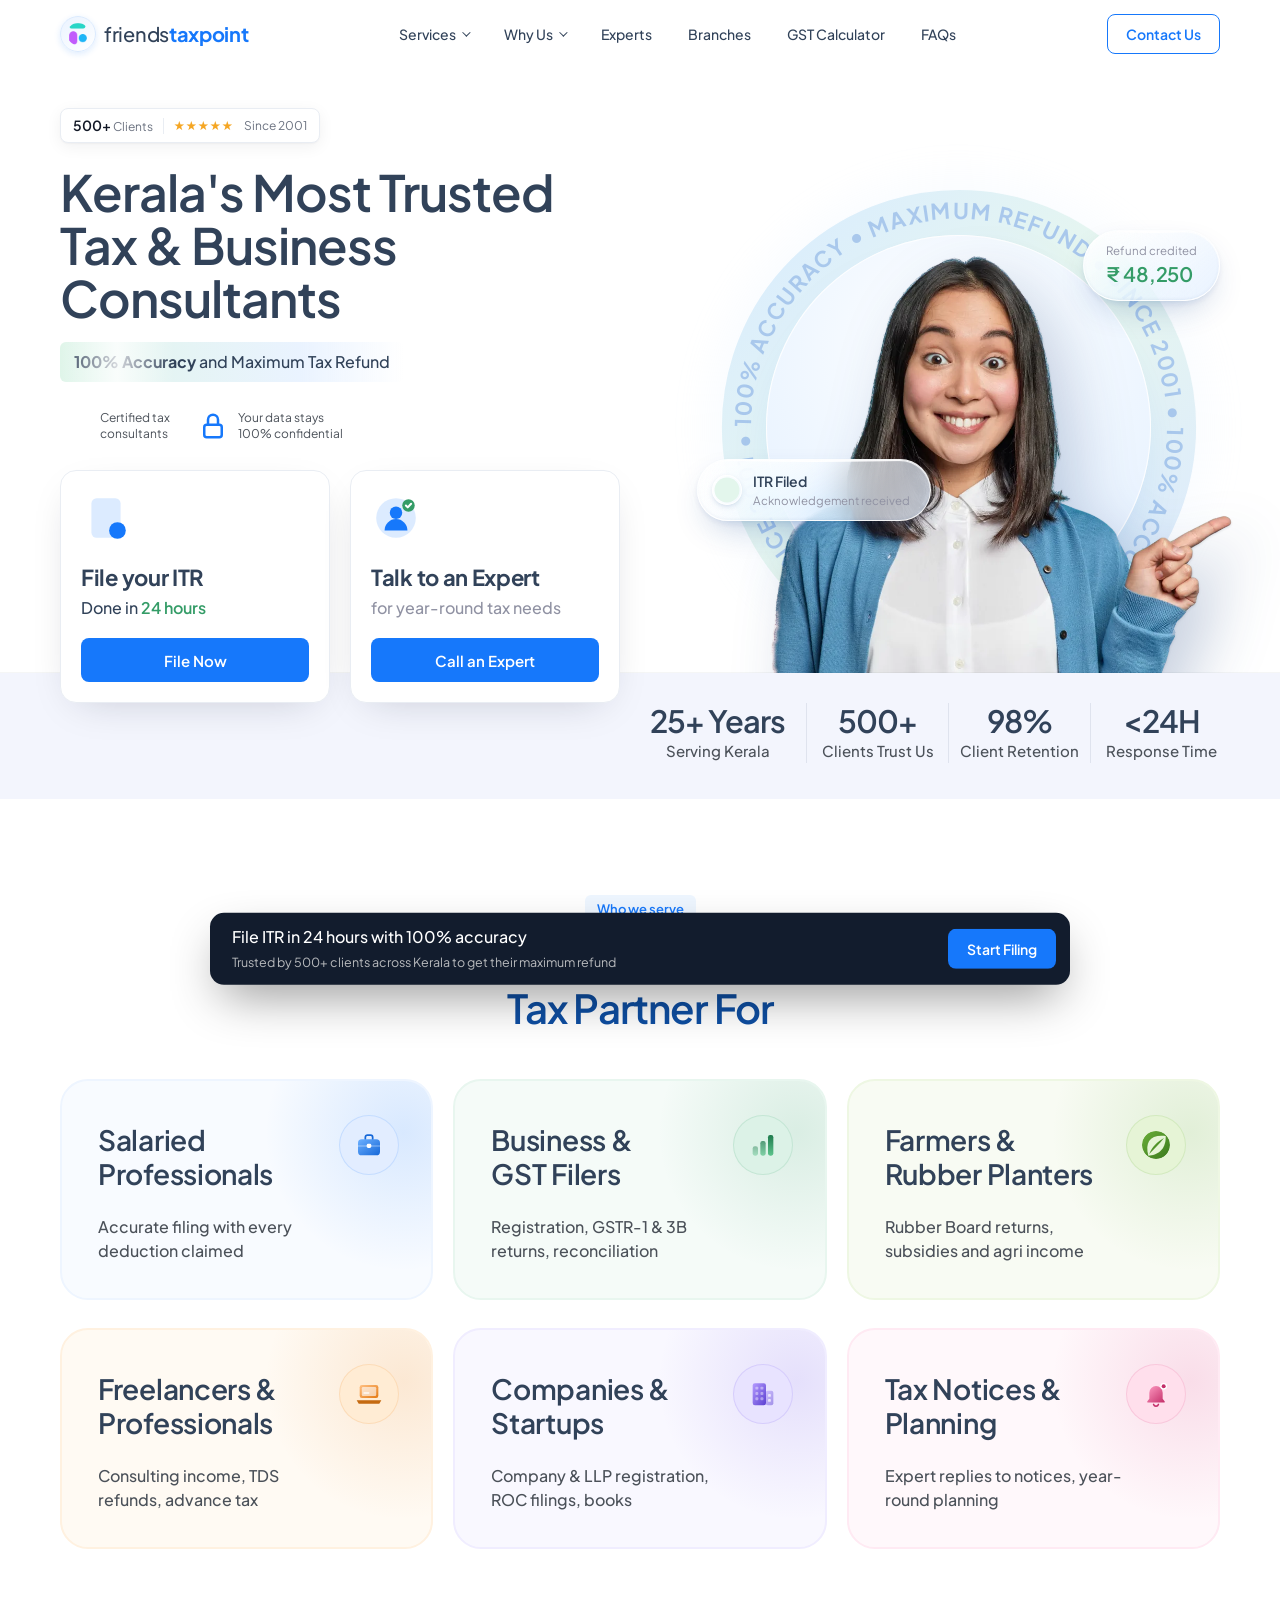
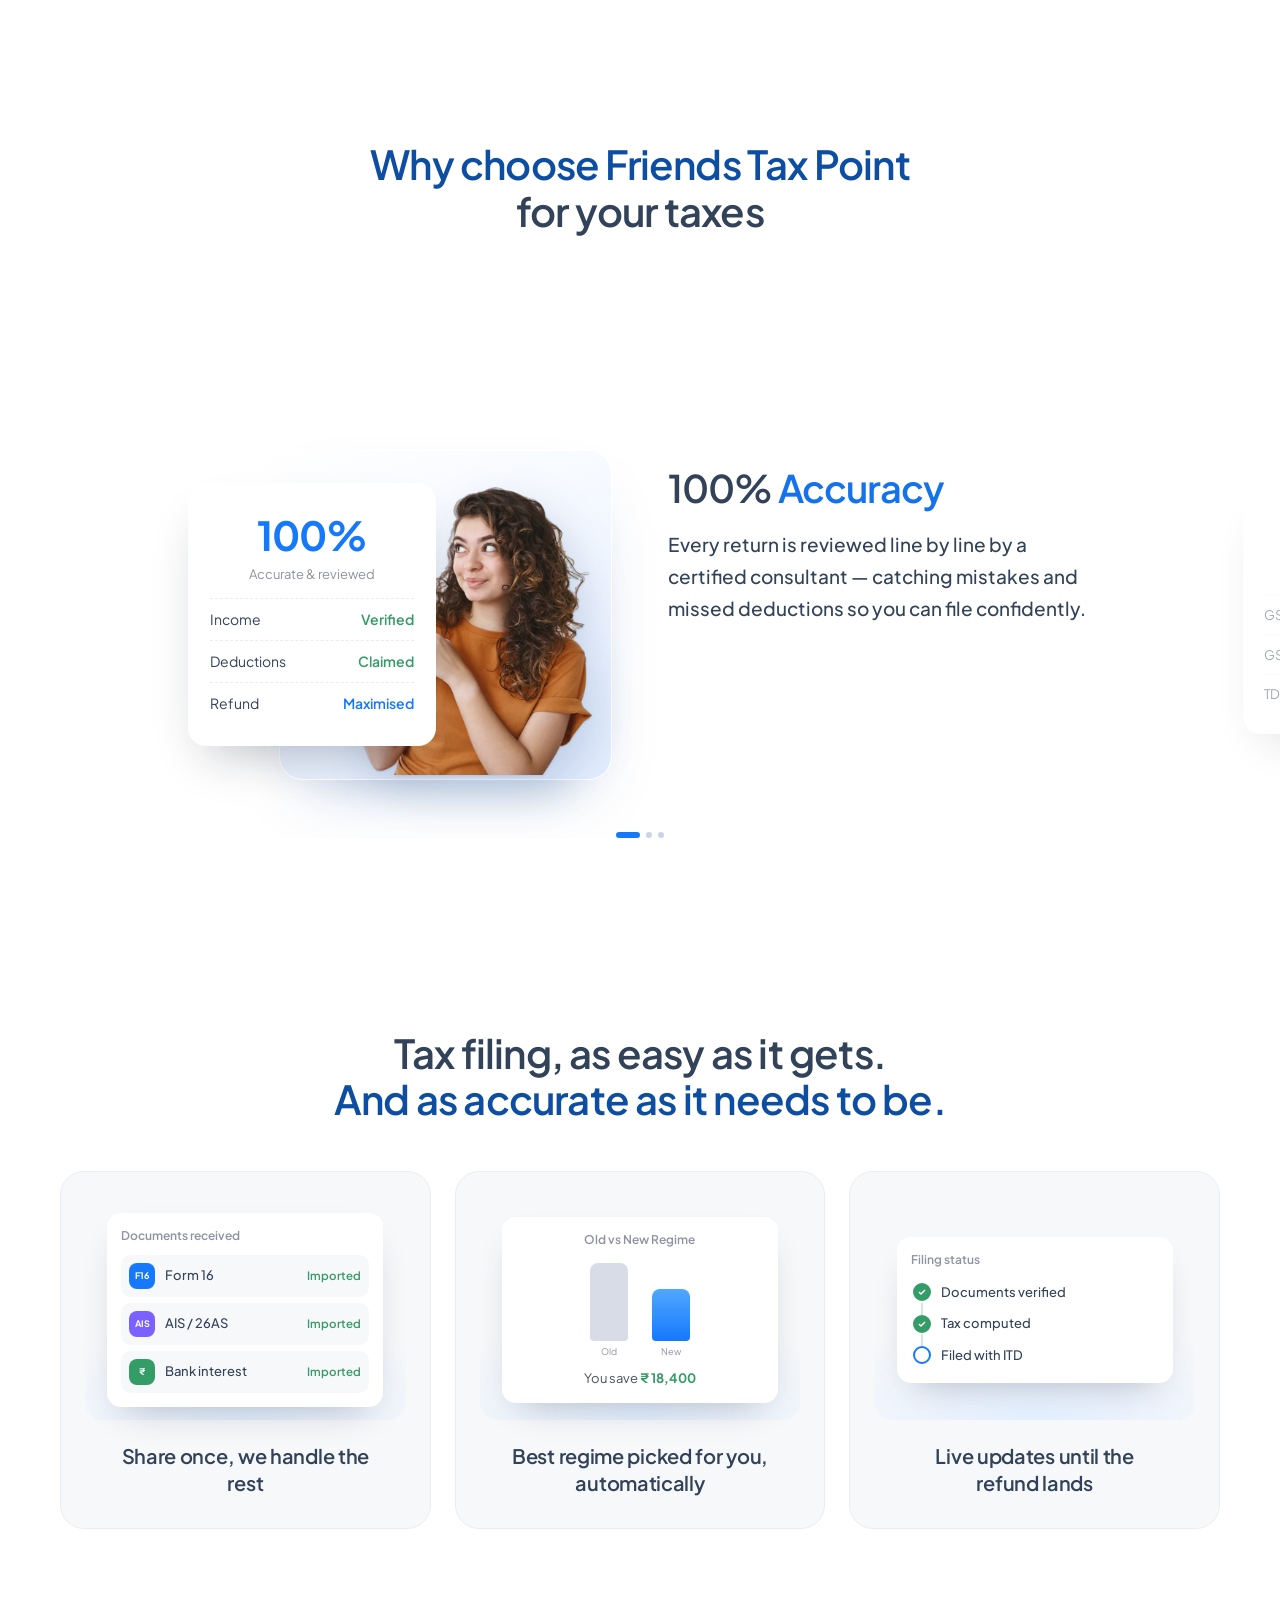
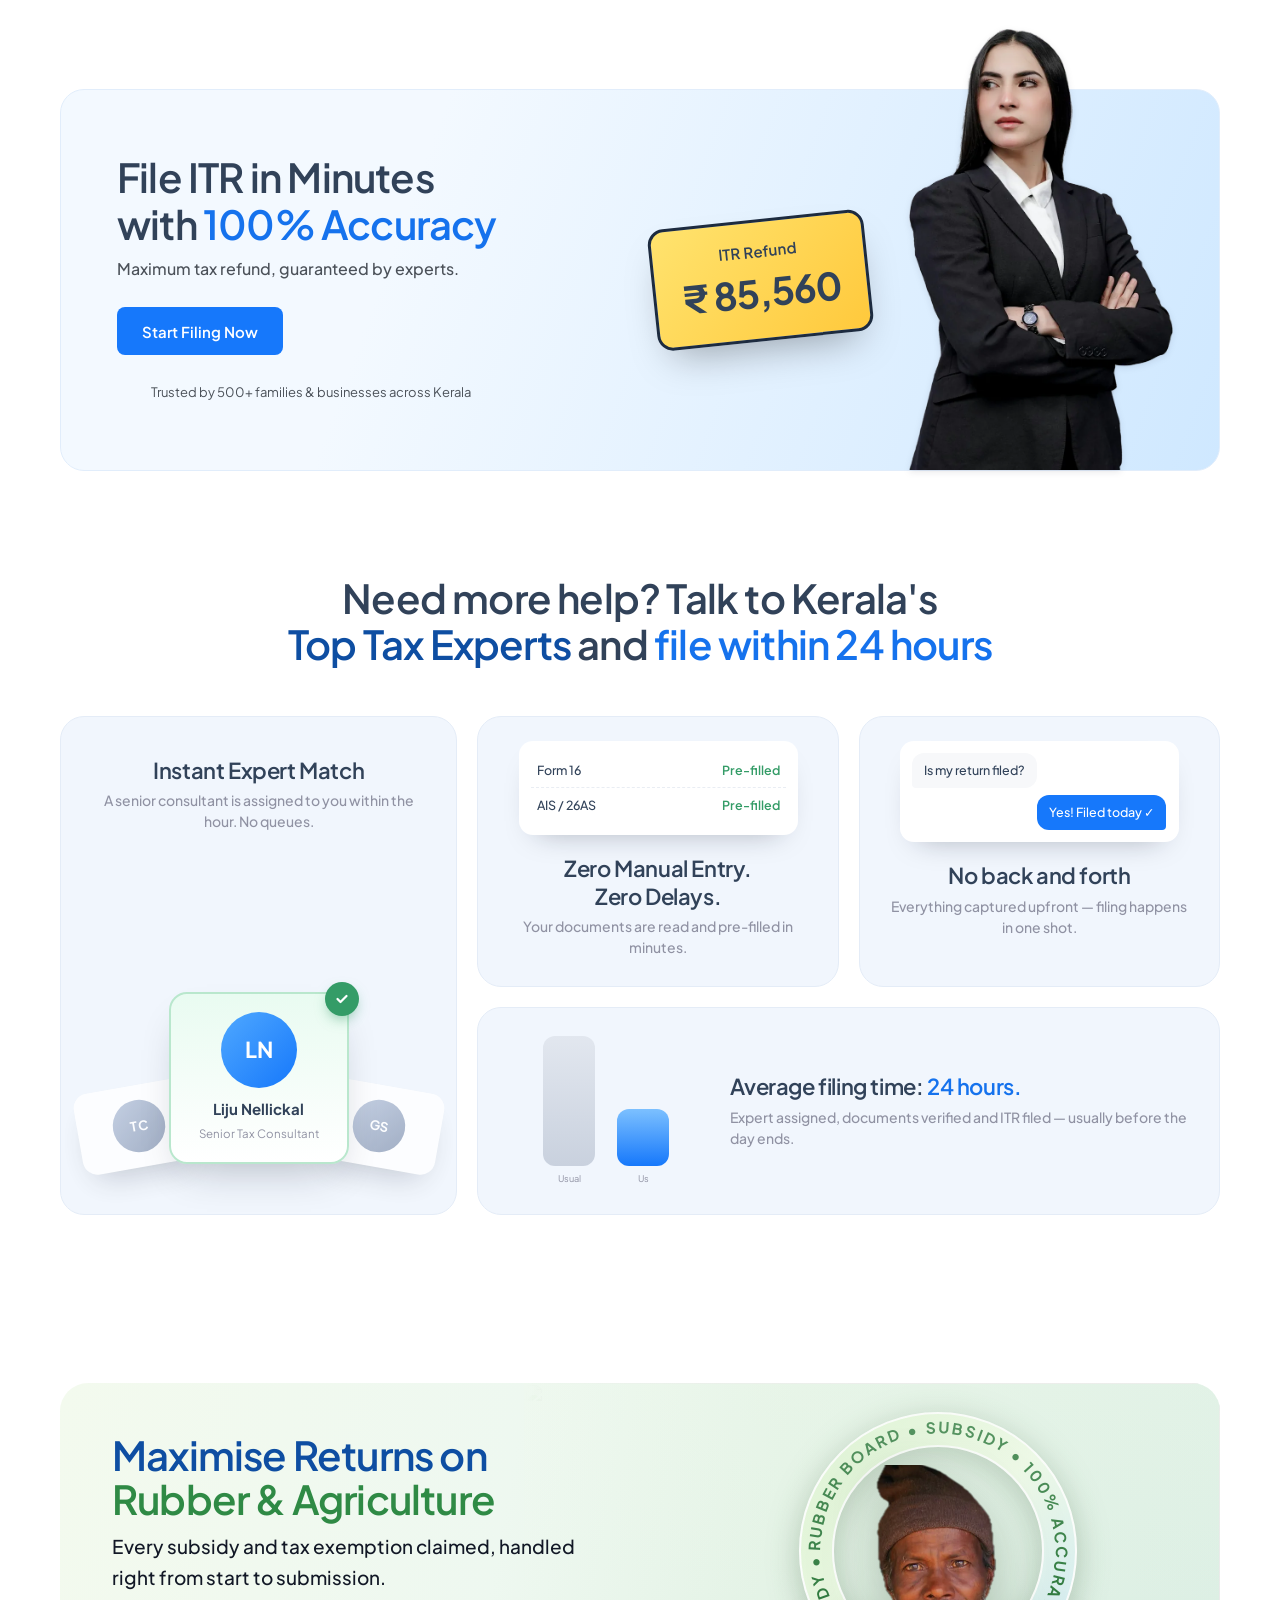
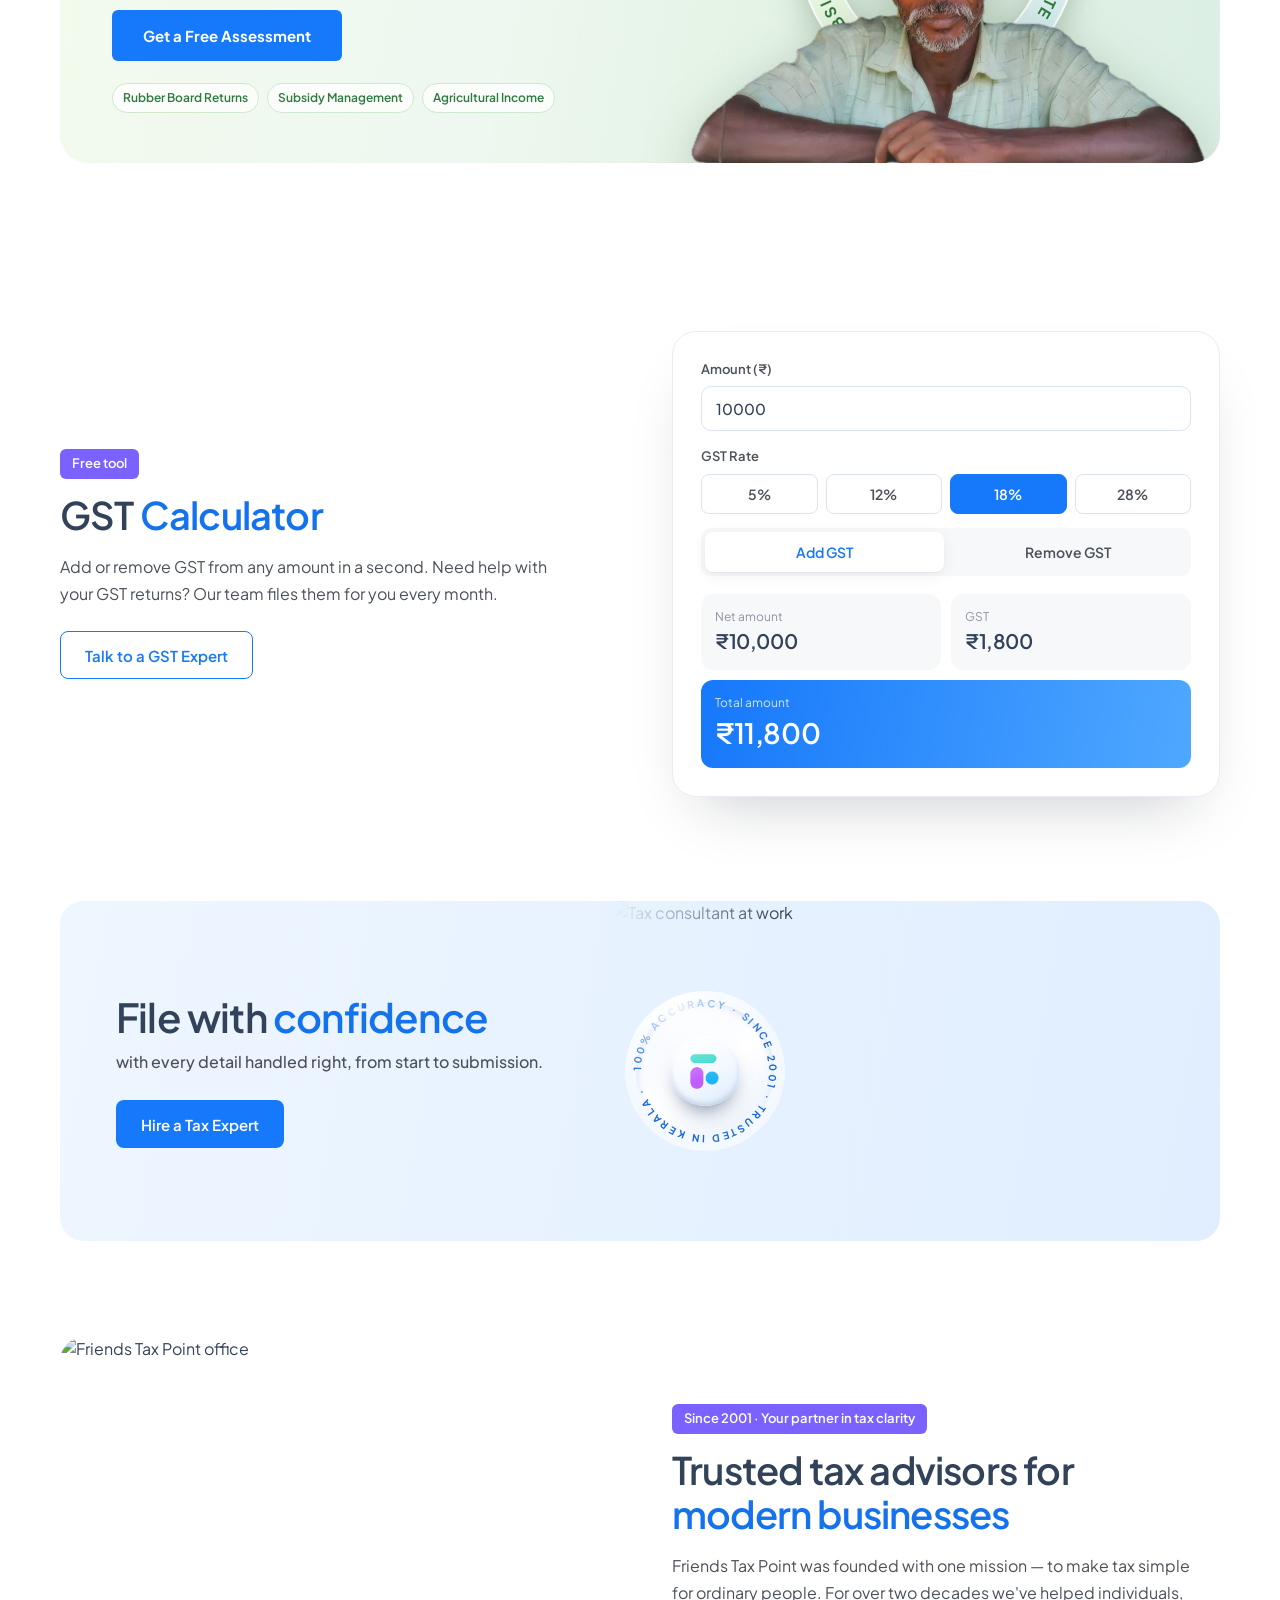
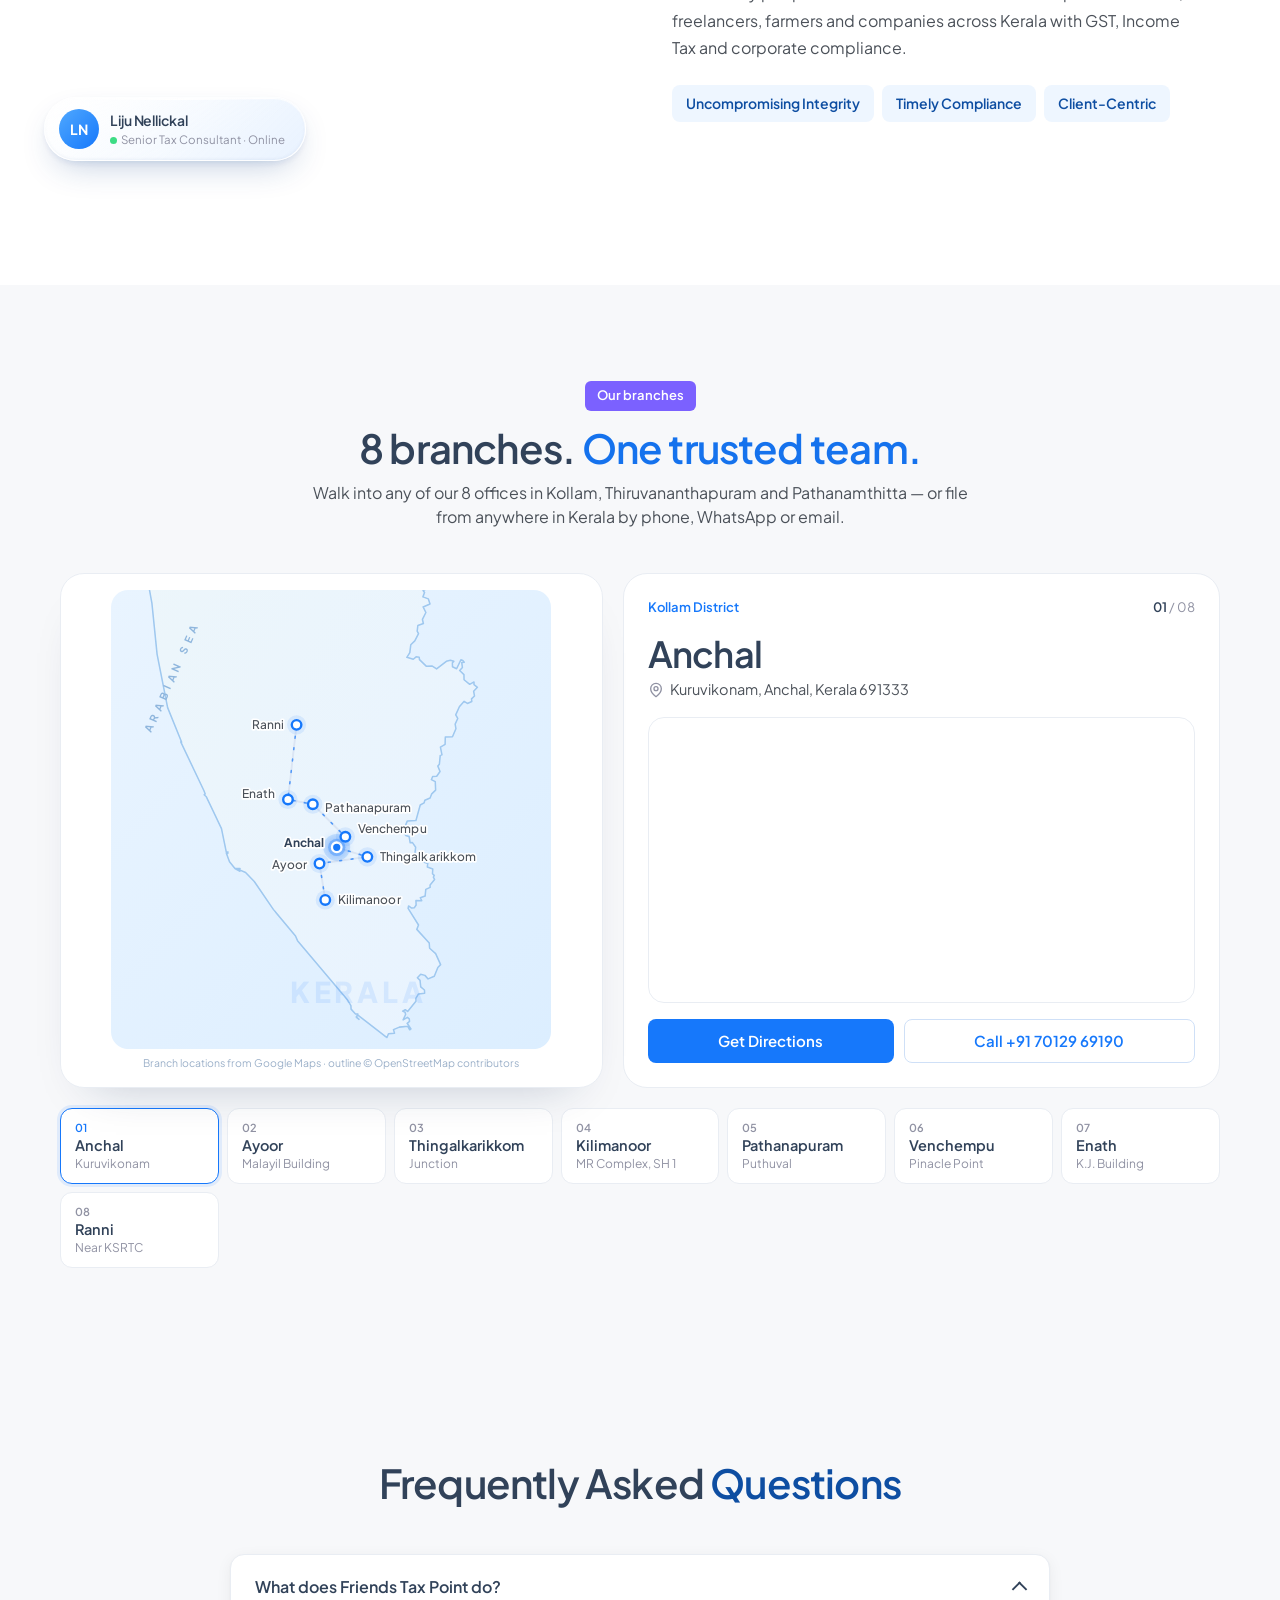
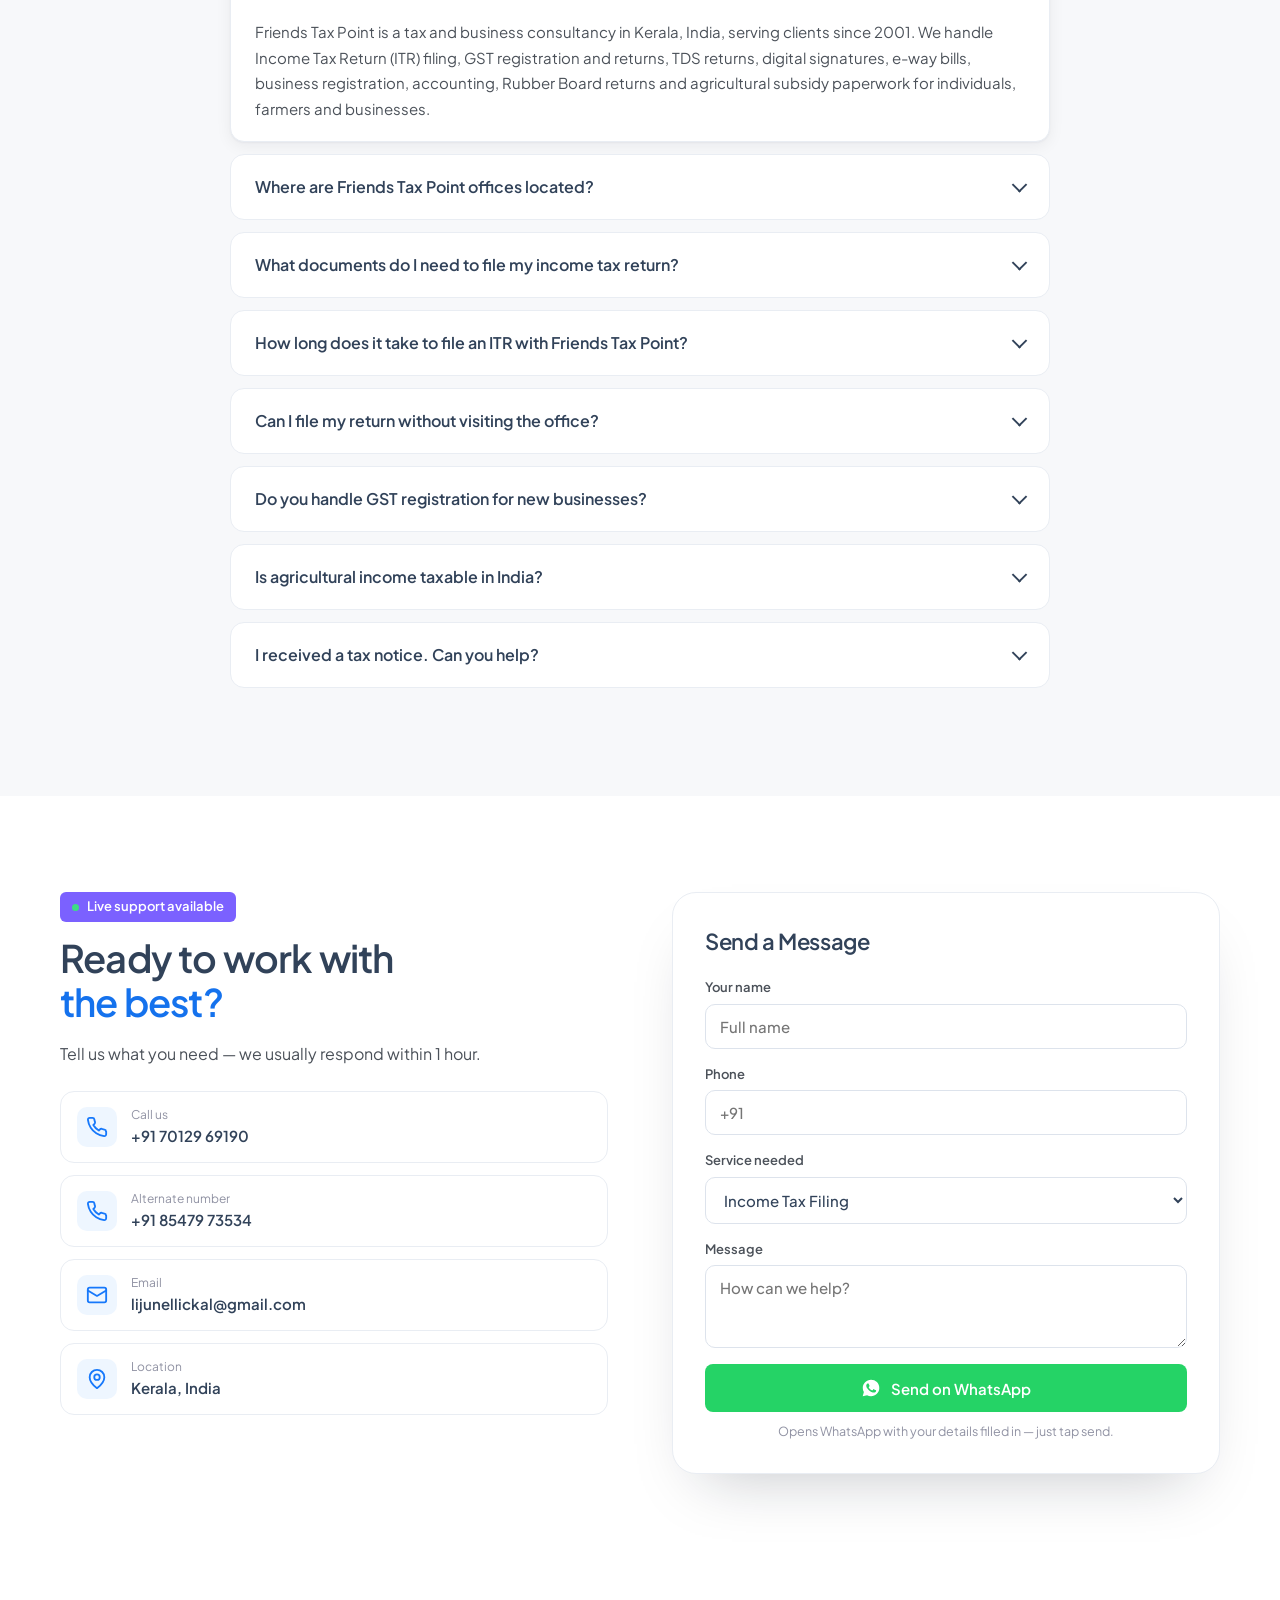
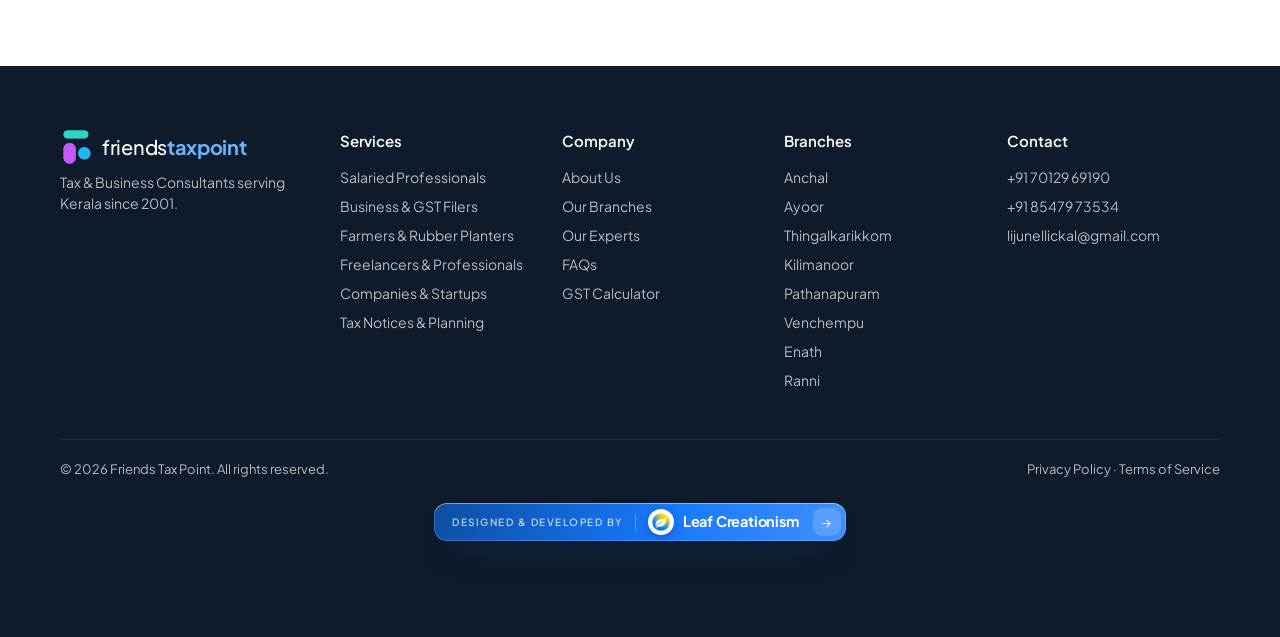
==== commit 02de1f41: "Rubber & agriculture icon: disc-and-leaf mark Replaces the flat leaf with a round mark where a taper" ====
--- a/index.html
+++ b/index.html
@@ -44,7 +44,7 @@
   <link rel="preconnect" href="https://images.unsplash.com" />
   <link rel="preload" as="image" href="images/hero-person.webp" type="image/webp" fetchpriority="high" />
   <link href="https://fonts.googleapis.com/css2?family=Plus+Jakarta+Sans:wght@400;500;600;700&display=swap" rel="stylesheet" />
-  <link rel="stylesheet" href="styles.css?v=02de1f4" />
+  <link rel="stylesheet" href="styles.css?v=48d040b" />
   <link rel="alternate" type="text/plain" href="llms.txt" title="LLM-readable summary" />
 
   <!-- Structured data (SEO / AEO / GEO) -->
@@ -1291,6 +1291,6 @@
   <a href="#contact" class="btn btn--primary btn--sm pulse">Start Filing <span class="streak"></span></a>
 </div>
 
-<script src="script.js?v=02de1f4"></script>
+<script src="script.js?v=48d040b"></script>
 </body>
 </html>
--- a/styles.css
+++ b/styles.css
@@ -217,13 +217,9 @@
 .ai-bars .b { transform-box: fill-box; transform-origin: bottom; animation: grow 2.8s var(--ease) infinite; }
 .ai-bars .b2 { animation-delay: .2s; } .ai-bars .b3 { animation-delay: .4s; }
 @keyframes grow { 0% { transform: scaleY(.2); } 40%, 80% { transform: scaleY(1); } 100% { transform: scaleY(.2); } }
-/* agriculture: leaf sways, latex drop swells */
-.ai-eco .sway { transform-origin: 14px 36px; animation: sway 3.4s ease-in-out infinite; }
-.ai-eco .latex { transform-box: fill-box; transform-origin: 50% 0; animation: swell 3s ease-in-out infinite; }
-@keyframes swell {
-  0%, 100% { transform: scale(.72); opacity: .8; }
-  45% { transform: scale(1); opacity: 1; }
-}
+/* agriculture: leaf mark breathes */
+.ai-leafmark .breathe { transform-box: fill-box; transform-origin: center; animation: breathe 4s ease-in-out infinite; }
+@keyframes breathe { 0%, 100% { transform: scale(.94); } 50% { transform: scale(1); } }
 /* leaf sway */
 .ai-leaf .sway { transform-origin: 24px 42px; animation: sway 3.2s ease-in-out infinite; }
 @keyframes sway { 0%, 100% { transform: rotate(-6deg); } 50% { transform: rotate(6deg); } }
@@ -1045,6 +1041,7 @@
 .svc-hero__note { margin-top: 18px; font-size: 13.5px; color: var(--grey); }
 .svc-hero__icon { width: 132px; height: 132px; border-radius: 50%; display: grid; place-items: center; background: var(--c-ic); flex-shrink: 0; }
 .svc-hero__icon svg { width: 68px; height: 68px; stroke: none; overflow: visible; }
+.svc-hero__icon .ai-leafmark { width: 92px; height: 92px; filter: drop-shadow(0 10px 14px rgba(59, 122, 30, .28)); }
 
 .svc-h2 { margin-bottom: 28px; }
 .svc-h2.centered { text-align: center; }
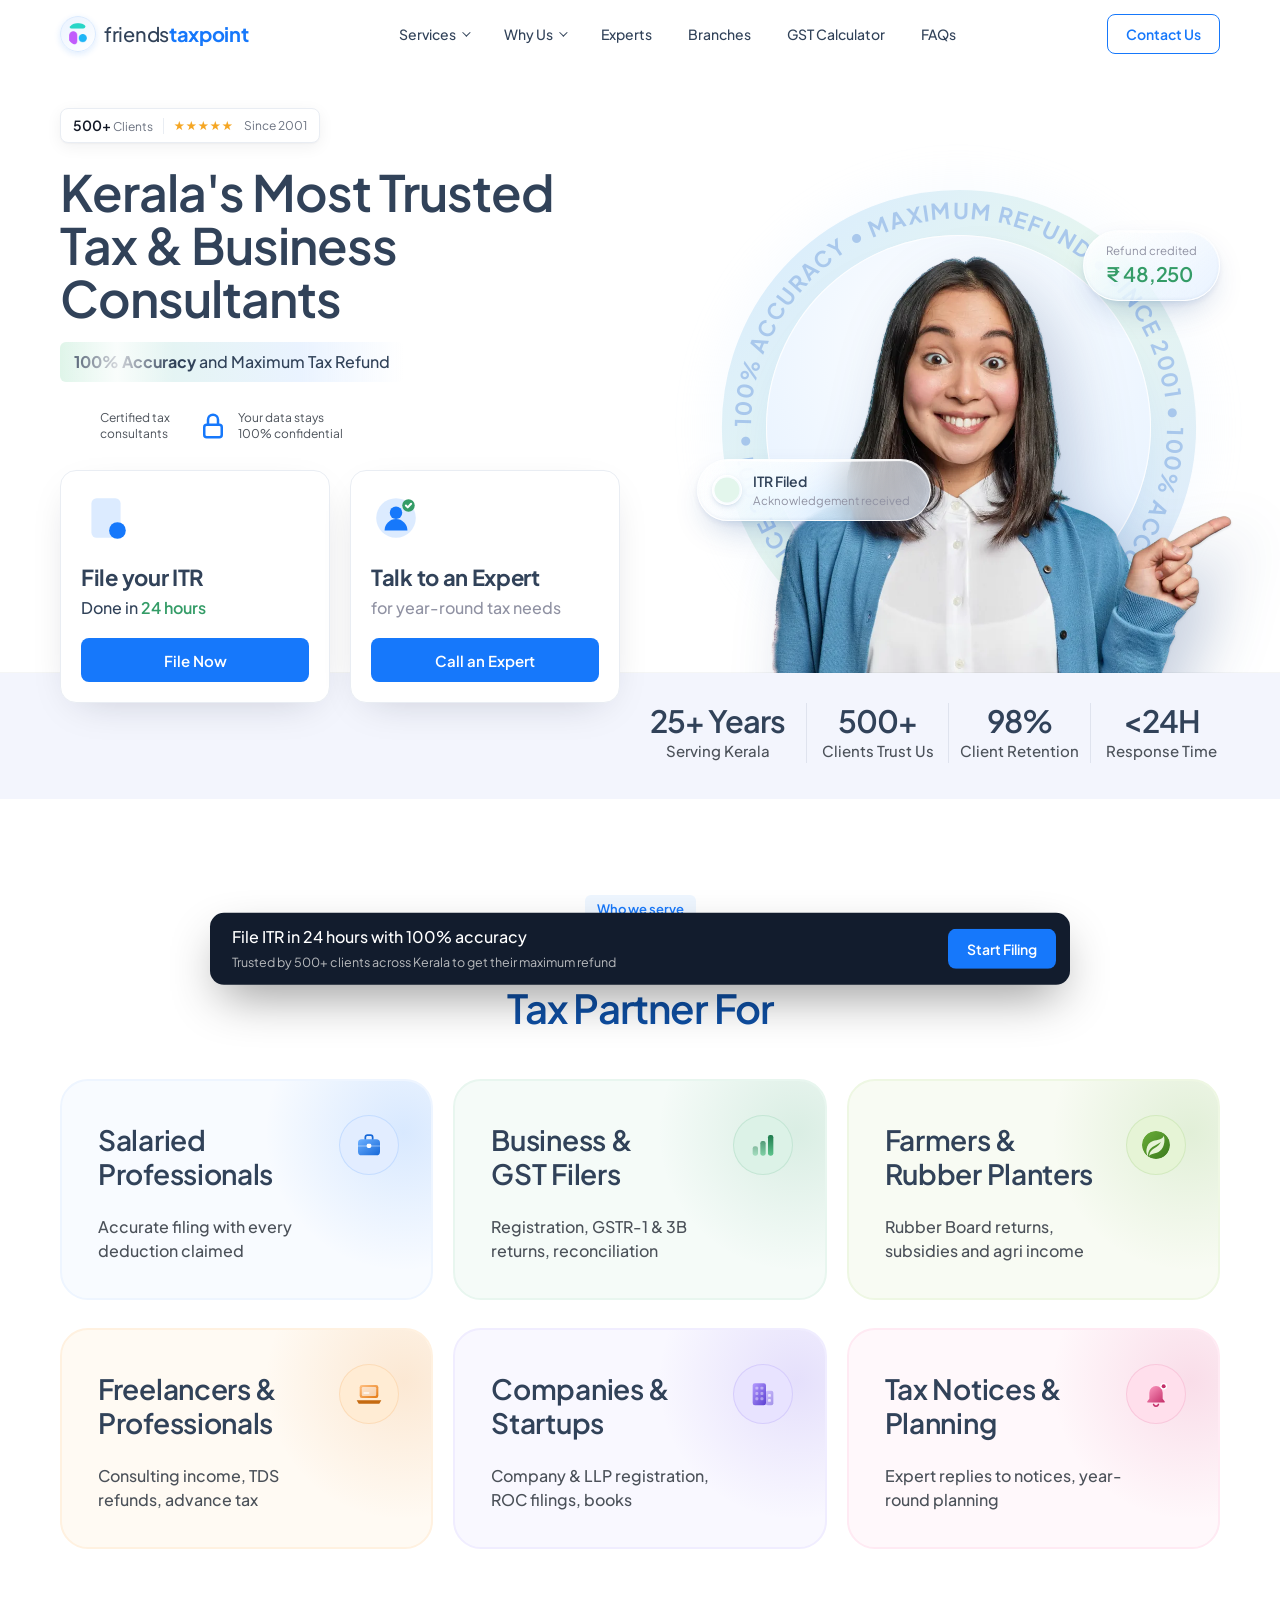
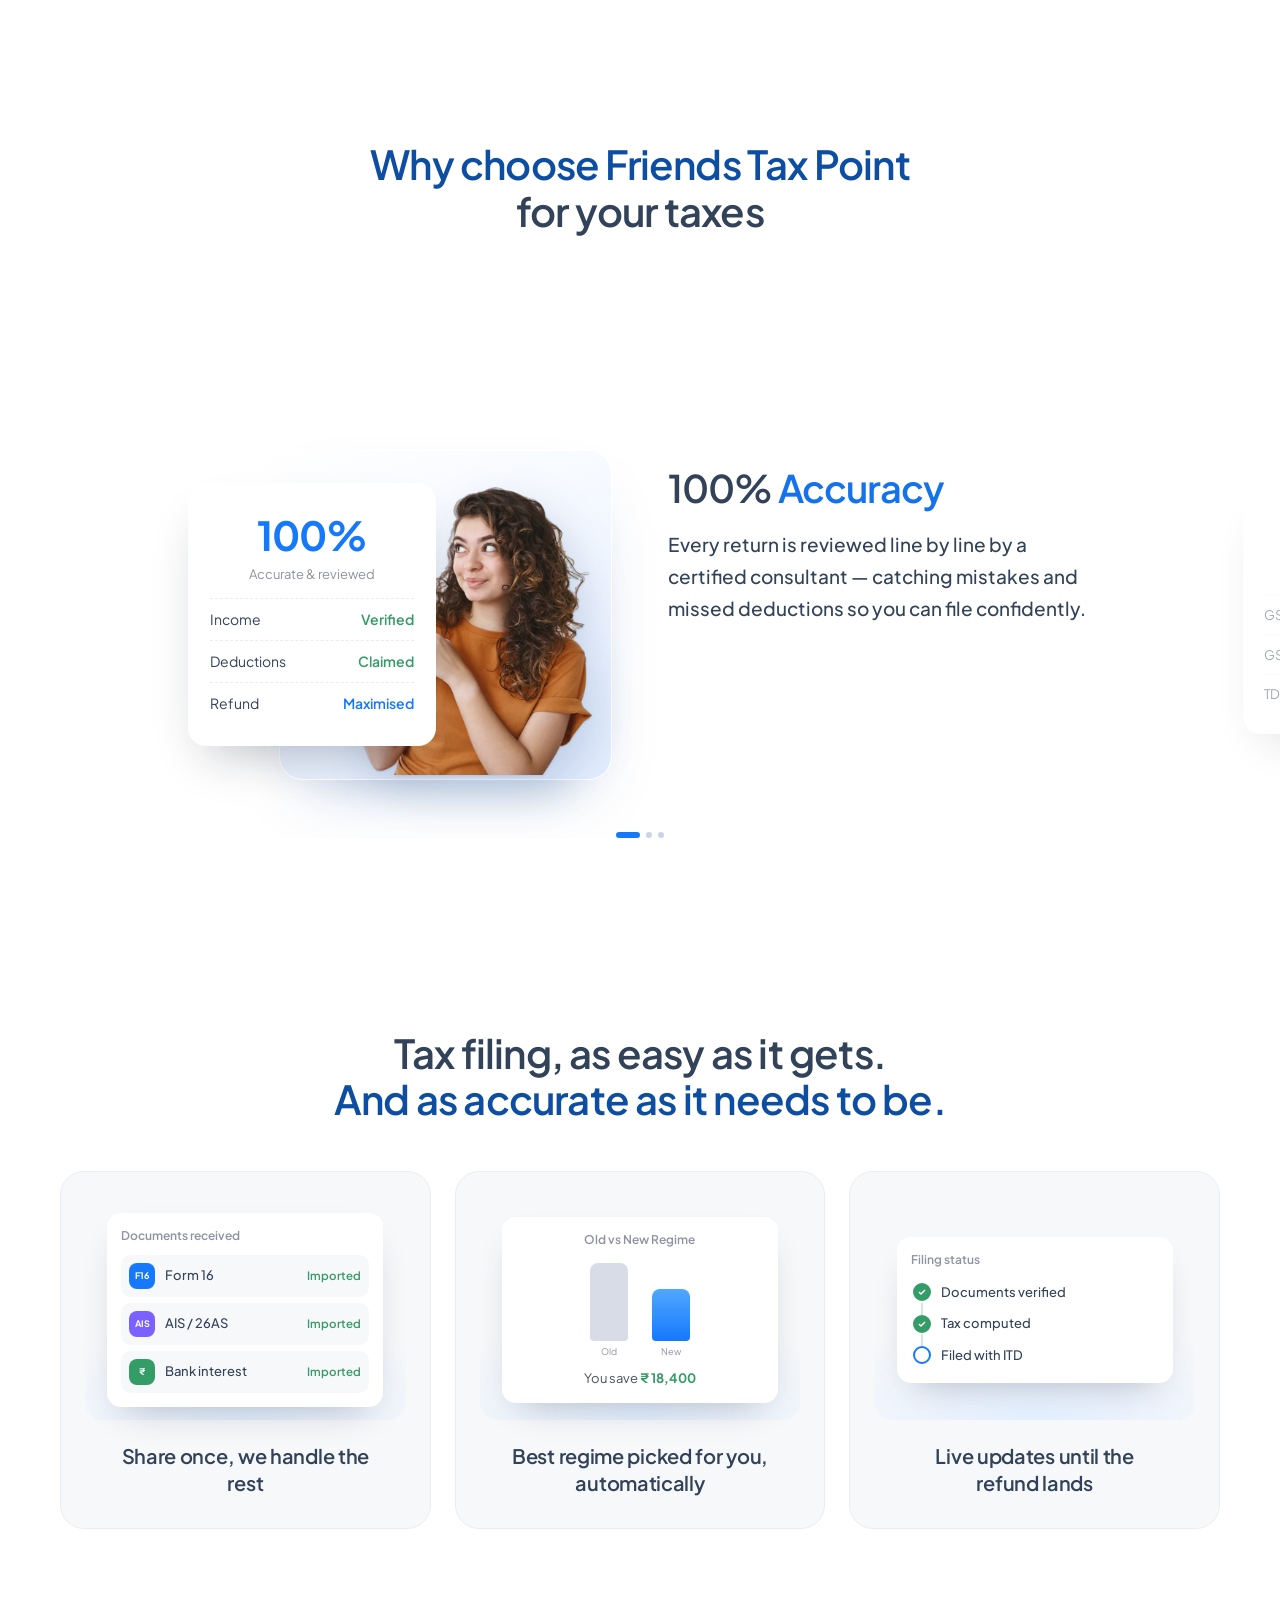
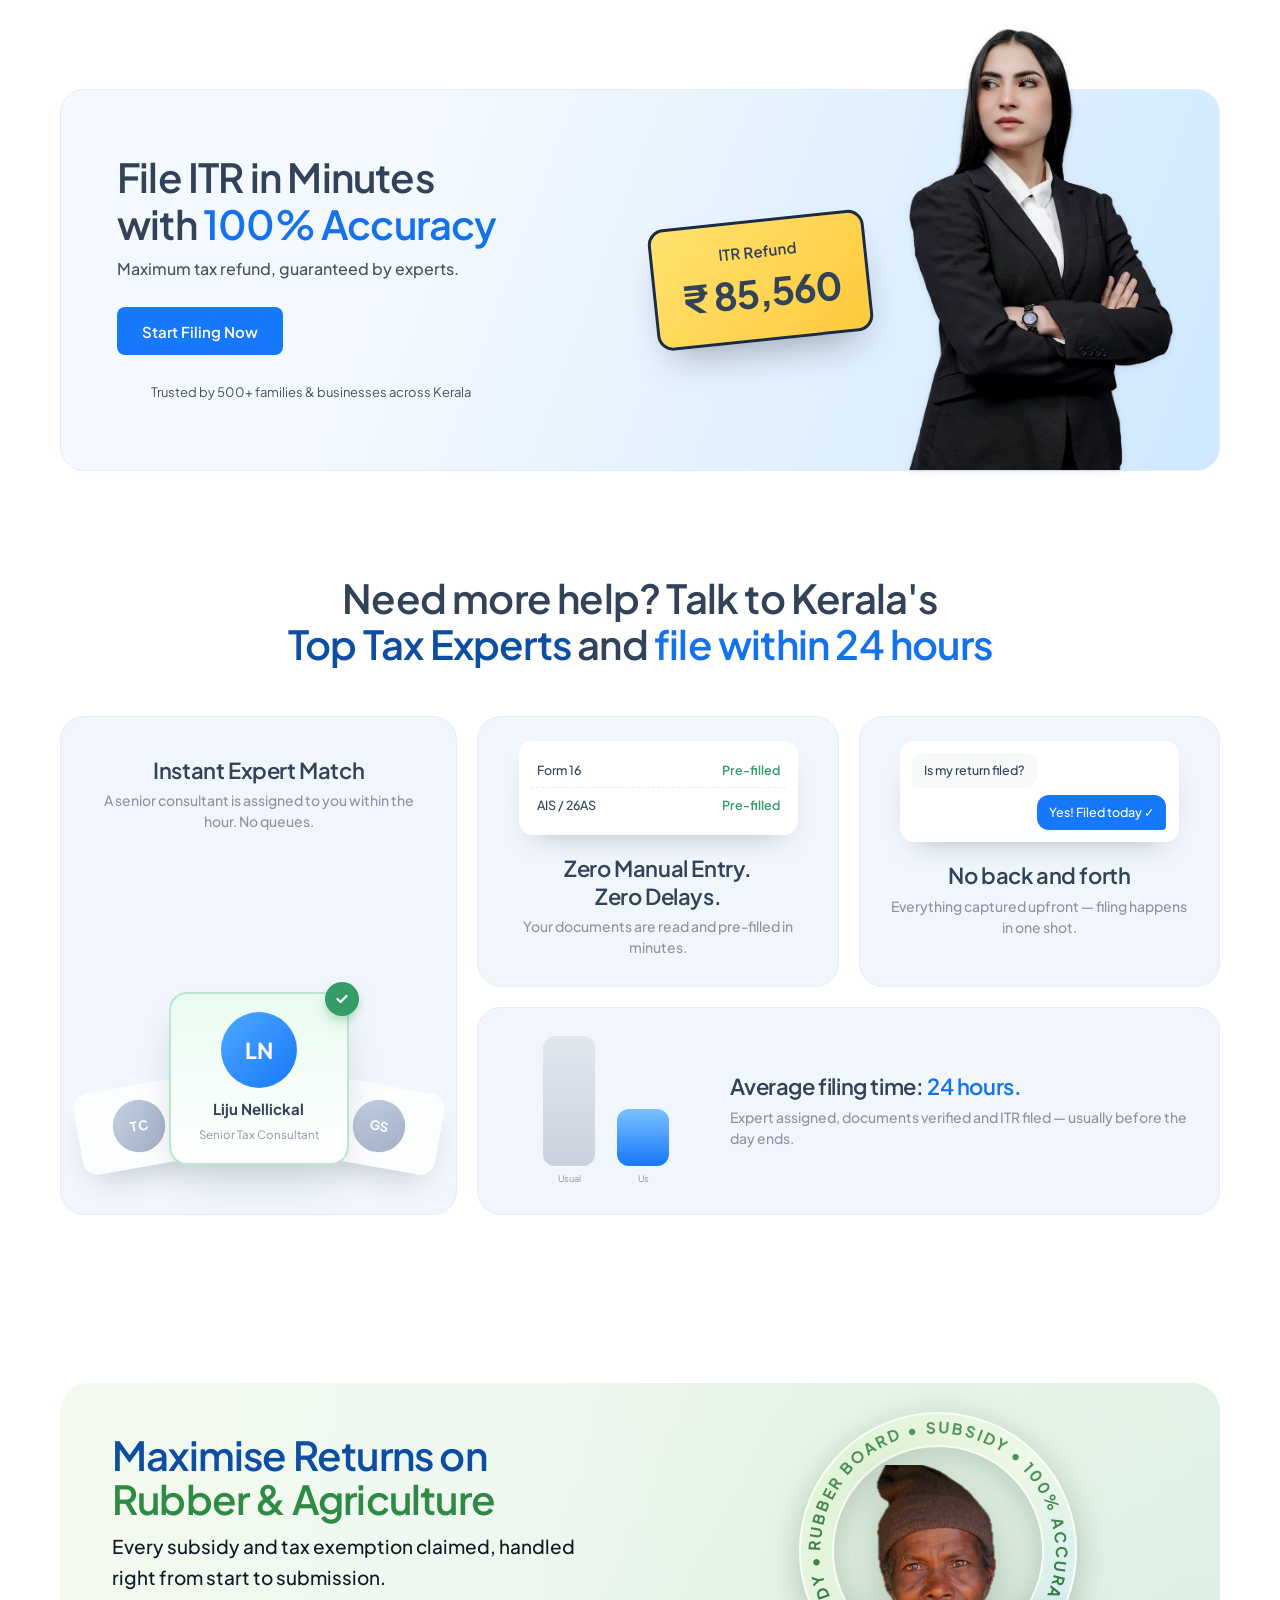
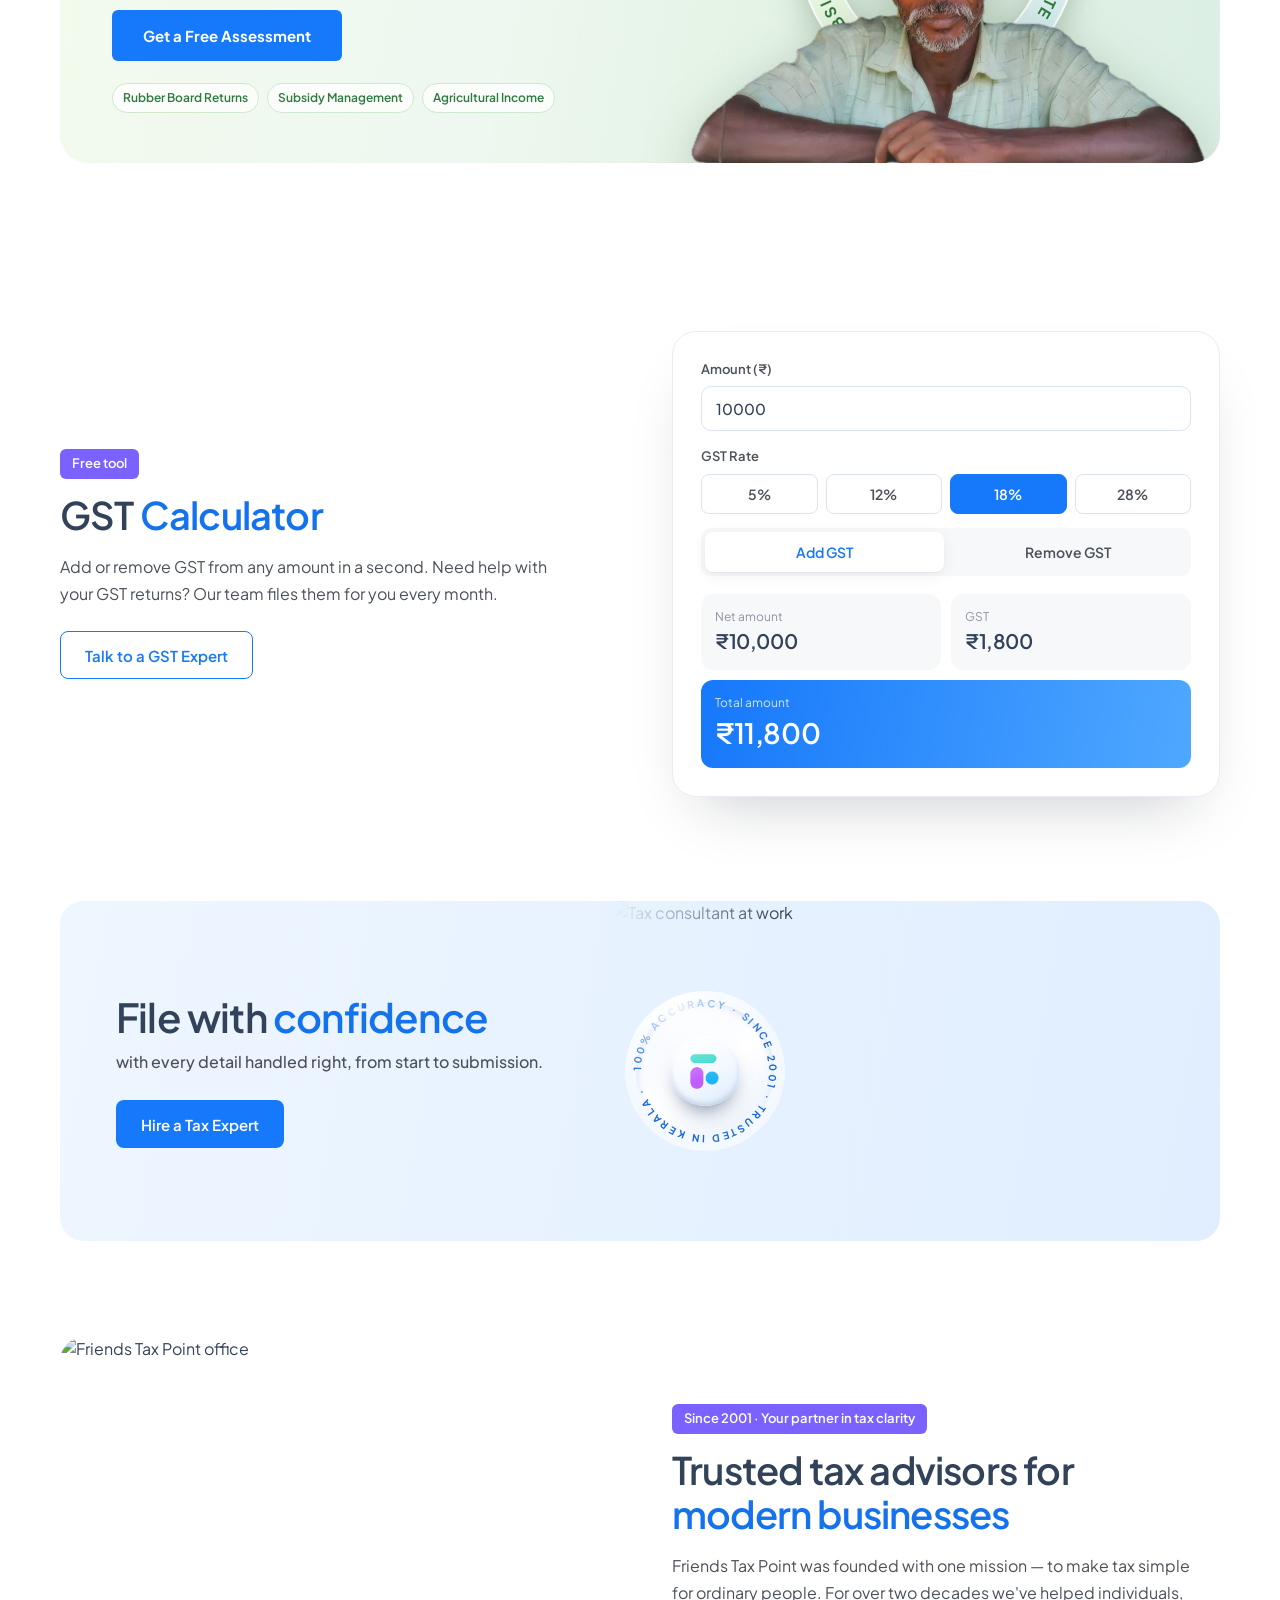
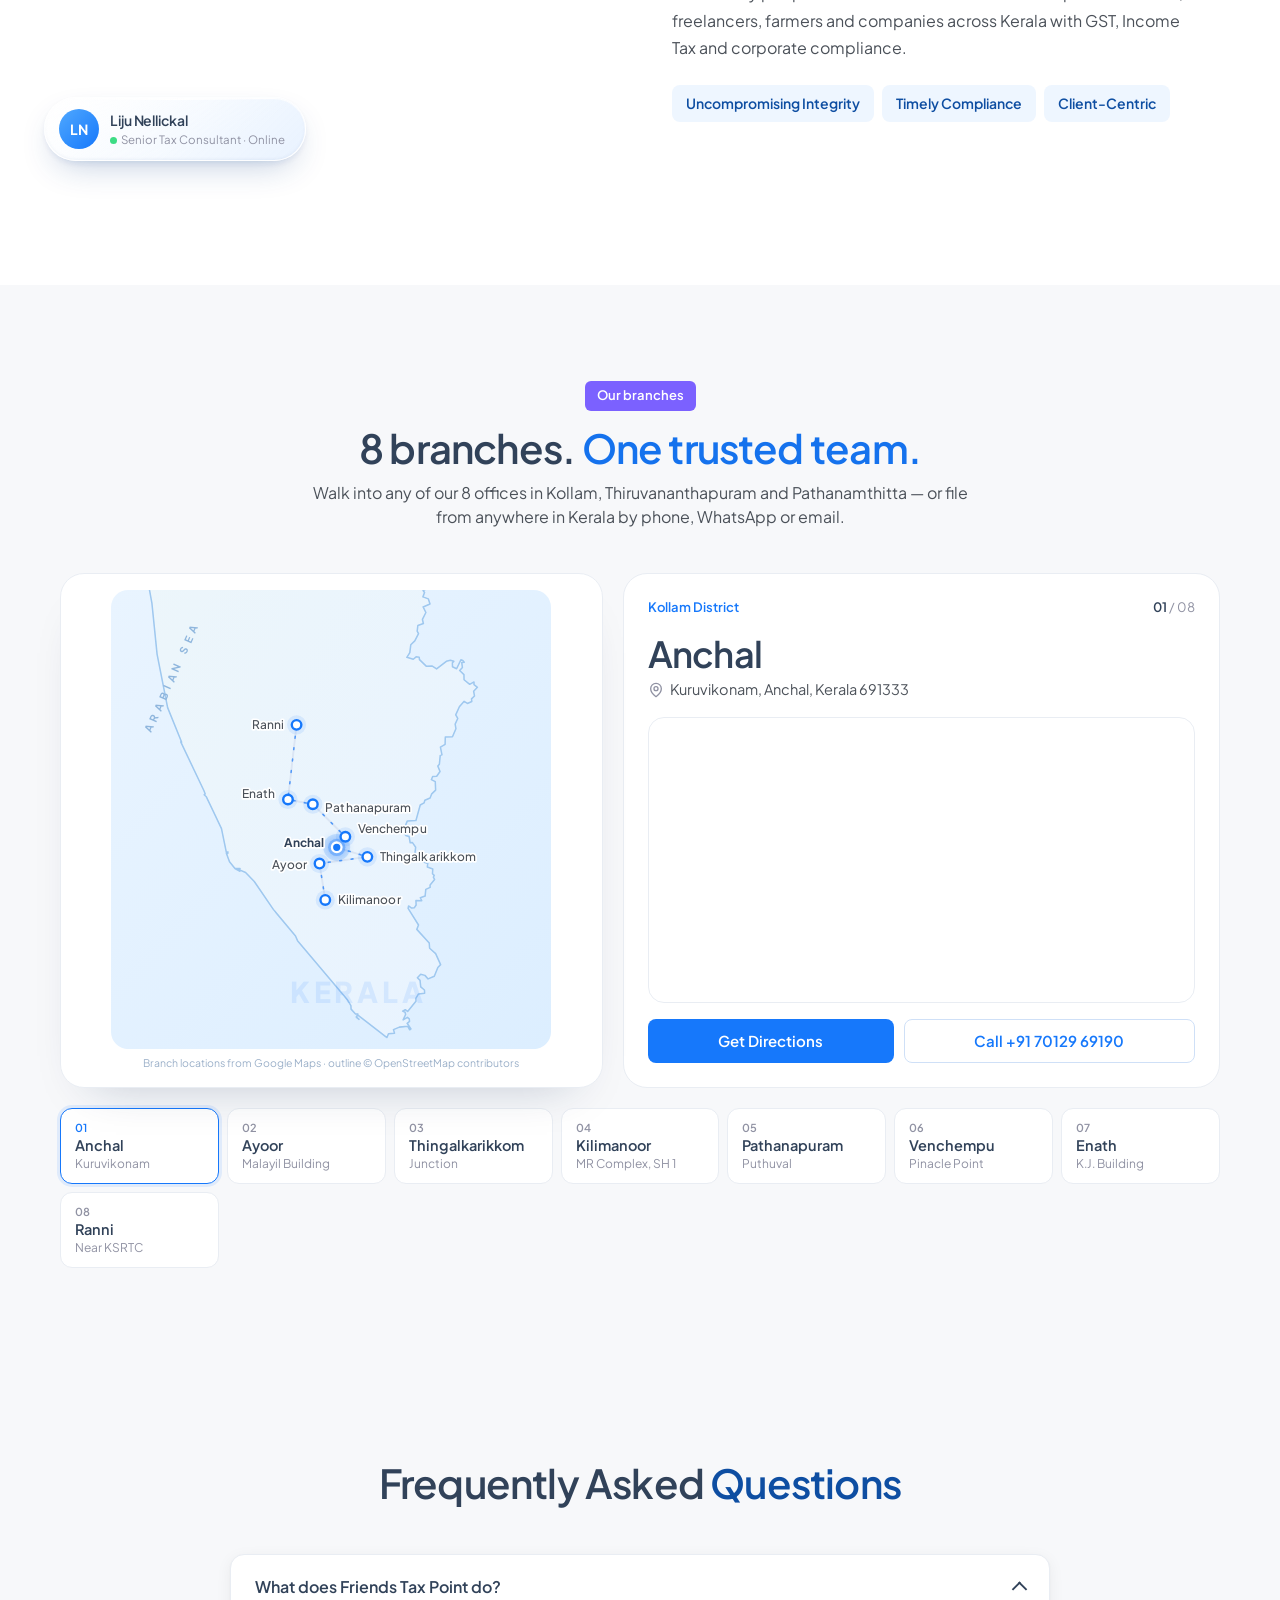
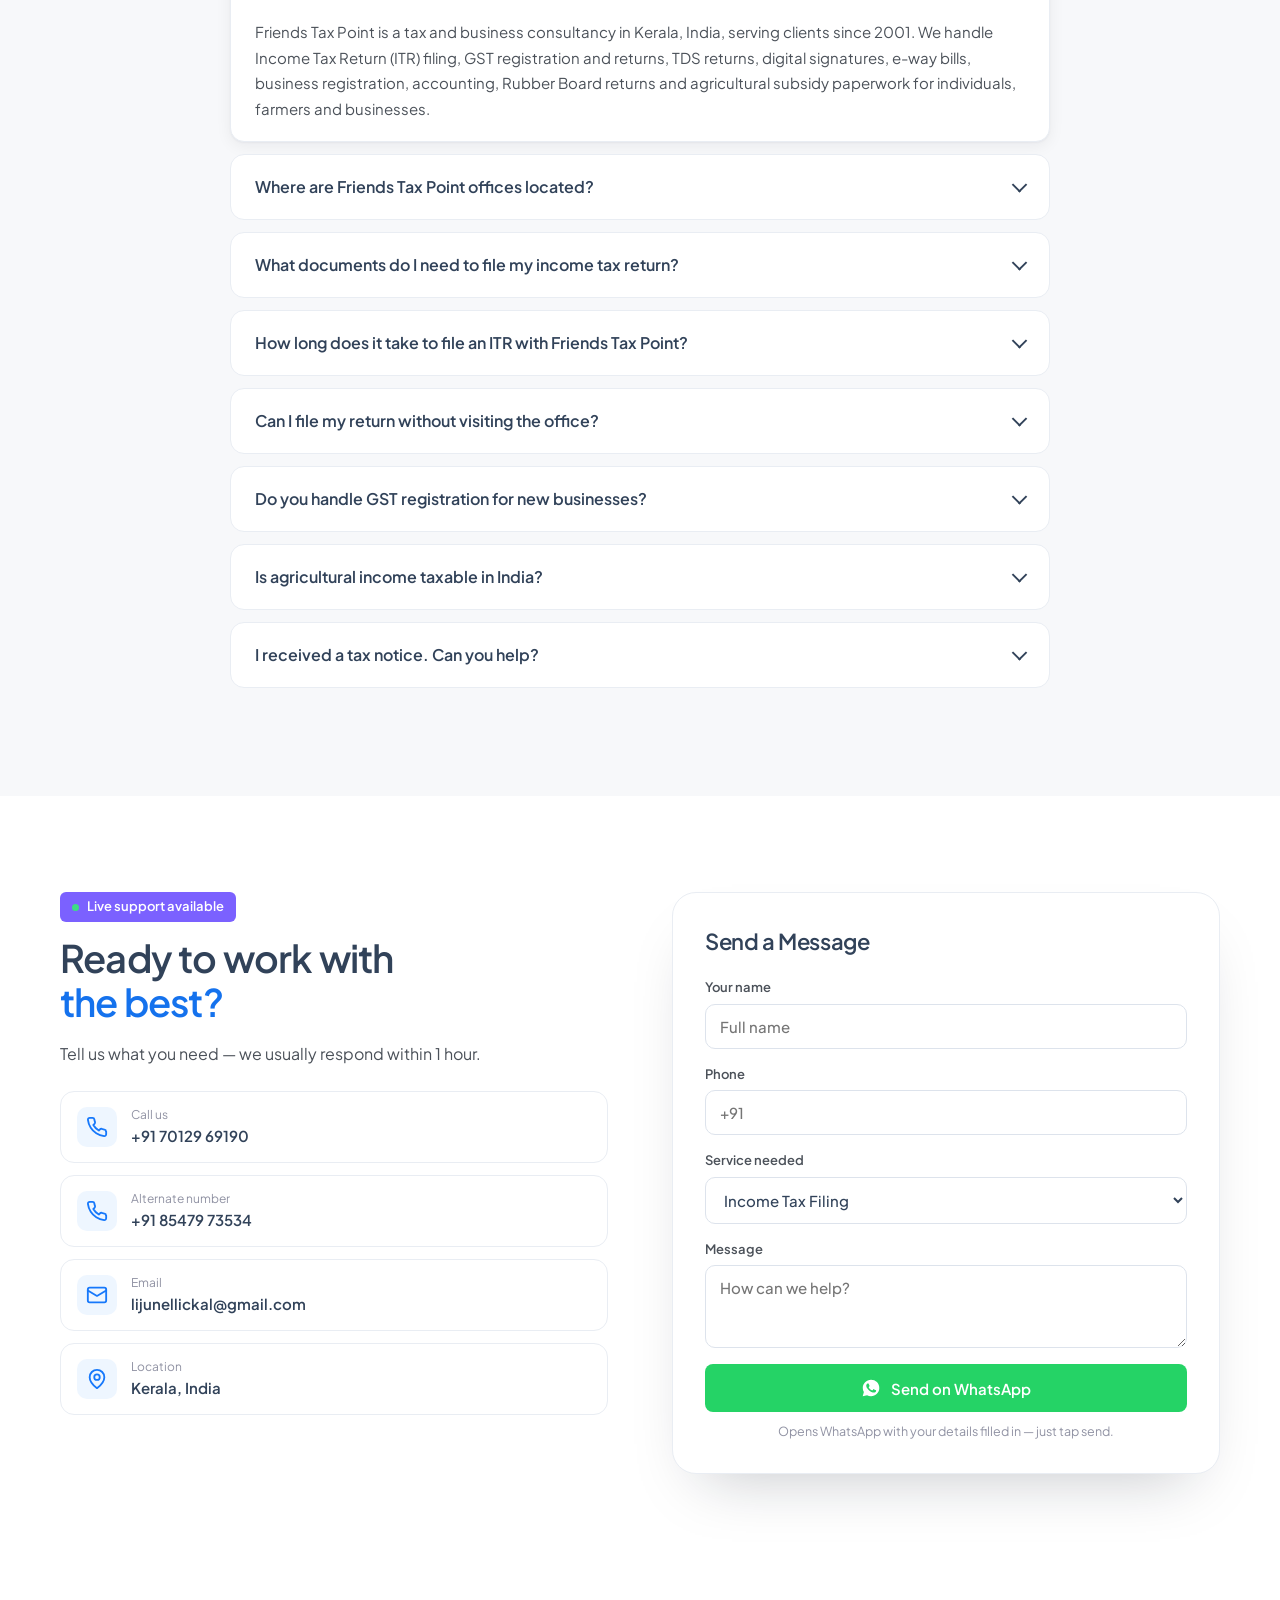
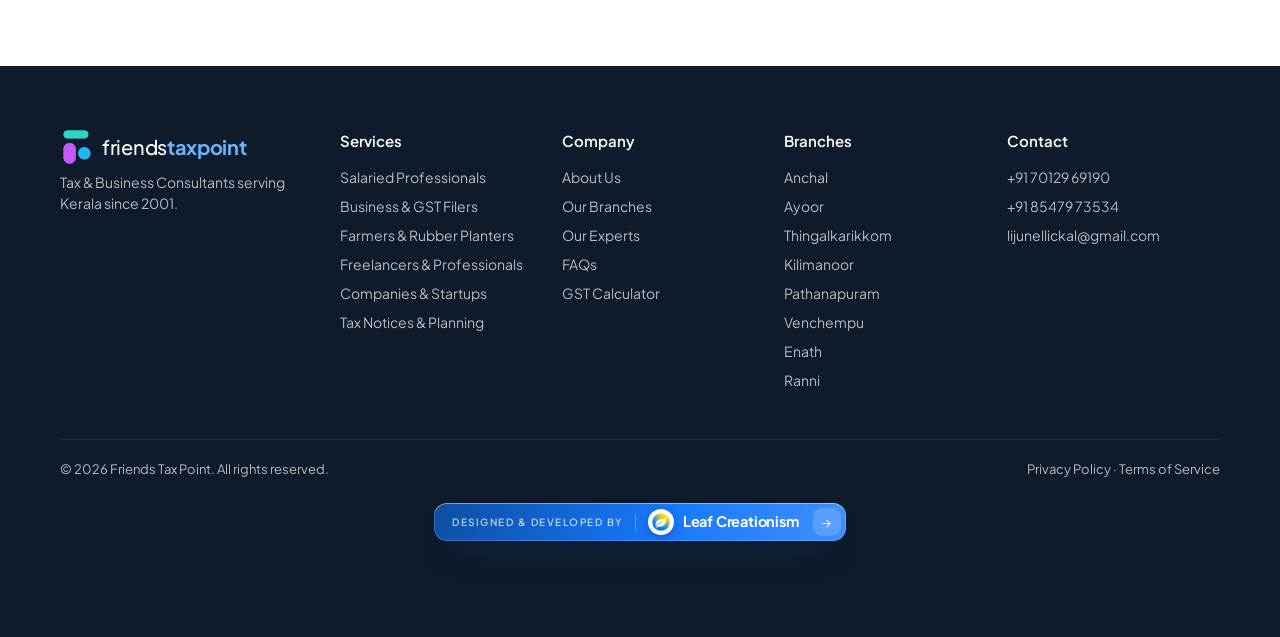
==== commit d63ee39c: "Bump asset version Co-Authored-By: Claude Opus 5 <noreply@anthropic.com>" ====
--- a/index.html
+++ b/index.html
@@ -44,7 +44,7 @@
   <link rel="preconnect" href="https://images.unsplash.com" />
   <link rel="preload" as="image" href="images/hero-person.webp" type="image/webp" fetchpriority="high" />
   <link href="https://fonts.googleapis.com/css2?family=Plus+Jakarta+Sans:wght@400;500;600;700&display=swap" rel="stylesheet" />
-  <link rel="stylesheet" href="styles.css?v=48d040b" />
+  <link rel="stylesheet" href="styles.css?v=144011c" />
   <link rel="alternate" type="text/plain" href="llms.txt" title="LLM-readable summary" />
 
   <!-- Structured data (SEO / AEO / GEO) -->
@@ -785,7 +785,7 @@
         <span class="pcard__hover"><b>View details</b><i>&#8594;</i></span>
       </a>
       <a href="services/rubber-board-agriculture.html" class="pcard p-lime reveal">
-        <span class="pcard__icon"><svg viewBox="0 0 48 48" class="ai ai-leafmark"><defs><linearGradient id="gMark" x1="0" y1="0" x2="1" y2="1"><stop offset="0" stop-color="#6aad38"/><stop offset="1" stop-color="#3b7a1e"/></linearGradient><mask id="mMark"><circle cx="24" cy="24" r="21" fill="#fff"/><path d="M38.5 10.5C15.5 8 7 19.5 12.5 40 25 39.5 39.5 32 38.5 10.5z" fill="#000"/><path d="M36 13.5C26 19 18 27 13.8 37.5 21 30 29.5 22 36 13.5z" fill="#fff"/></mask></defs><g class="breathe"><circle cx="24" cy="24" r="21" fill="url(#gMark)" mask="url(#mMark)"/></g></svg></span>
+        <span class="pcard__icon"><svg viewBox="0 0 48 48" class="ai ai-leafmark"><defs><linearGradient id="gMark" x1="0" y1="0" x2="1" y2="1"><stop offset="0" stop-color="#6aad38"/><stop offset="1" stop-color="#3b7a1e"/></linearGradient><mask id="mMark"><circle cx="24" cy="24" r="21" fill="#fff"/><path d="M10.7 38.5C9.6 36 9.3 32.8 9.8 30.4 10.6 24 14 20 19.5 17.9 22.5 16.8 26.5 16.7 30 15.3 33.5 14.2 35 12.5 35.5 10.2 37 14 37.2 19 35.6 24 34.4 28.6 31 32.6 27.7 34.4 24.5 36.1 20.5 36.6 17.4 37.9 15.4 38.6 14.2 39.6 13.6 40.7L13.4 41 11.7 41Z" fill="#000"/><path d="M31.5 19.4C26 23.5 19 25.5 15.4 30.1 13 33 12 36 11.7 41.8L13.4 41.8C13.7 37 15.5 33.7 18 31.5 21.5 28.3 27.5 26.5 31.5 19.4Z" fill="#fff"/></mask></defs><g class="breathe"><circle cx="24" cy="24" r="21" fill="url(#gMark)" mask="url(#mMark)"/></g></svg></span>
         <span class="pcard__body">
           <span class="pcard__title">Farmers &amp;<br />Rubber Planters</span>
           <span class="pcard__desc">Rubber Board returns, subsidies and agri income</span>
@@ -1291,6 +1291,6 @@
   <a href="#contact" class="btn btn--primary btn--sm pulse">Start Filing <span class="streak"></span></a>
 </div>
 
-<script src="script.js?v=48d040b"></script>
+<script src="script.js?v=144011c"></script>
 </body>
 </html>
